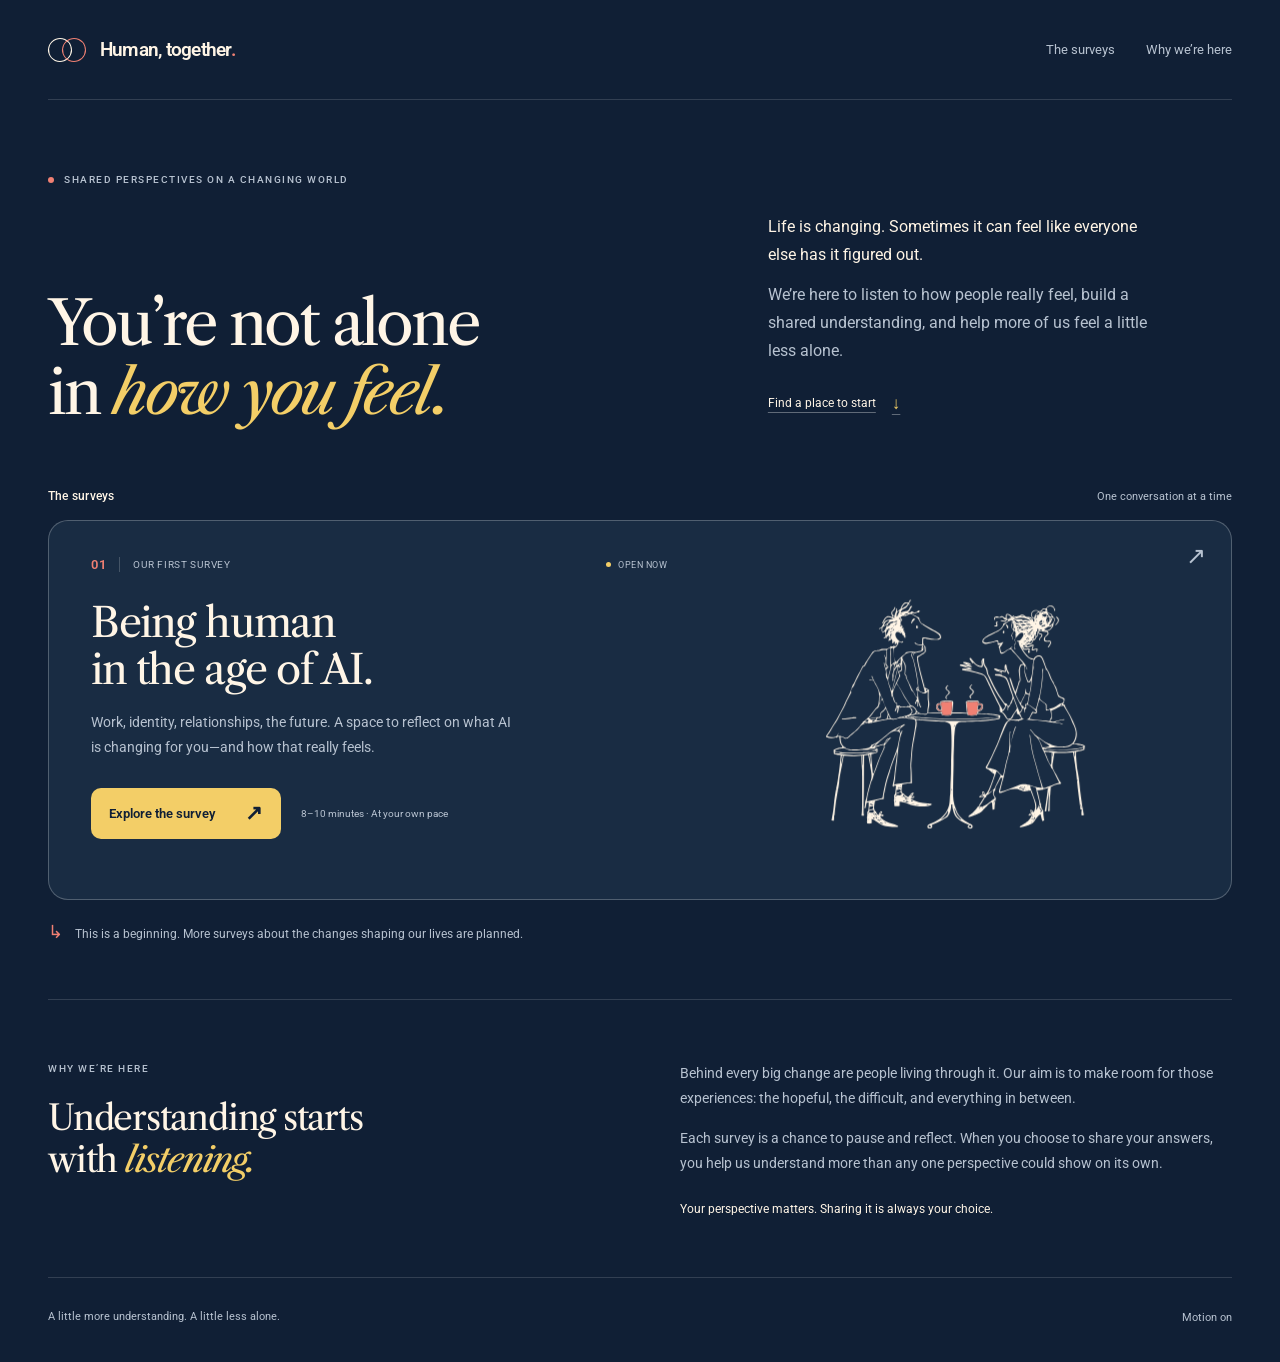
==== index.html @ 9069440d "Introduce Human together landing page and shared-understanding survey welcome" ====
<!doctype html>
<html lang="en">
<head>
  <meta charset="utf-8">
  <meta name="viewport" content="width=device-width,initial-scale=1">
  <meta name="theme-color" content="#101f35">
  <title>Human, together — Making sense of change</title>
  <meta name="description" content="You don’t have to make sense of change alone. A series of surveys to understand how people really feel about the changes shaping our lives.">
  <link rel="preconnect" href="https://fonts.googleapis.com">
  <link rel="preconnect" href="https://fonts.gstatic.com" crossorigin>
  <link href="https://fonts.googleapis.com/css2?family=Libre+Caslon+Text:ital,wght@0,400;1,400&family=Roboto:wght@400;500;600;700&display=swap" rel="stylesheet">
  <link rel="stylesheet" href="landing.css?v=8">
  <script src="landing.js?v=8" defer></script>
</head>
<body>
  <a class="skip-link" href="#main">Skip to content</a>
  <header class="site-header wrap">
    <a class="wordmark" href="./" aria-label="Human, together home"><span class="together-mark" aria-hidden="true"><i></i><i></i></span><span>Human, together<span class="wordmark-dot">.</span></span></a>
    <nav aria-label="Main navigation"><a href="#surveys">The surveys</a><a href="#why">Why we’re here</a></nav>
  </header>
  <main id="main" class="wrap">
    <section class="hero" aria-labelledby="welcome-title">
      <p class="eyebrow"><span class="tiny-dot" aria-hidden="true"></span> Shared perspectives on a changing world</p>
      <div class="hero-grid">
        <h1 id="welcome-title">You’re not alone<br>in <em>how you feel.</em></h1>
        <div class="hero-copy"><p>Life is changing. Sometimes it can feel like everyone else has it figured out.</p><p>We’re here to listen to how people really feel, build a shared understanding, and help more of us feel a little less alone.</p><a class="quiet-link" href="#surveys">Find a place to start <span aria-hidden="true">↓</span></a></div>
      </div>
    </section>
    <section id="surveys" class="surveys" aria-labelledby="surveys-title">
      <div class="section-label"><h2 id="surveys-title">The surveys</h2><span>One conversation at a time</span></div>
      <a class="survey-card" href="survey.html" aria-labelledby="ai-title ai-cta" aria-describedby="ai-description ai-time">
        <div class="card-copy">
          <div class="card-meta"><span class="survey-index">01</span><span>Our first survey</span><span class="available"><i aria-hidden="true"></i> Open now</span></div>
          <h3 id="ai-title">Being human<br>in the age of AI.</h3>
          <p id="ai-description">Work, identity, relationships, the future. A space to reflect on what AI is changing for you—and how that really feels.</p>
          <div class="card-bottom"><span class="card-cta" id="ai-cta">Explore the survey <span aria-hidden="true">↗</span></span><span id="ai-time">8–10 minutes · At your own pace</span></div>
        </div>
        <div class="card-art" aria-hidden="true"><svg xmlns="http://www.w3.org/2000/svg" viewBox="0 0 1000 1000" fill="none" aria-hidden="true" class="editorial-art"><style>.ink-scene{animation:appear .8s ease both}.ink-glow{animation:glow 6s ease-in-out infinite}.ink-steam{animation:steam 4s ease-in-out infinite}.ink-rain{animation:rain 2.6s ease-in-out infinite}.ink-needle{transform-origin:756px 631px;animation:needle 12s ease-in-out infinite}@keyframes appear{from{opacity:0}to{opacity:1}}@keyframes glow{0%,100%{opacity:.74}50%{opacity:1}}@keyframes steam{0%,100%{opacity:.3;transform:translateY(3px)}50%{opacity:1;transform:translateY(-9px)}}@keyframes rain{0%,100%{opacity:.3;transform:translate(-2px,-4px)}55%{opacity:1;transform:translate(2px,5px)}}@keyframes needle{0%,100%{transform:rotate(-5deg)}50%{transform:rotate(5deg)}}@media(prefers-reduced-motion:reduce){*{animation:none!important}}</style><g class="ink-scene"><g class="ink-paper"><path d="M0 0 C0.7 1.8 0.7 1.8 1 4 C-0 5.9 -0 5.9 -1.5 7.8 C-3.5 10.8 -4.4 12.4 -3.8 16 C-3.7 16.5 -3.7 16.5 -3 19 C-3.7 18.7 -4.3 18.3 -5 18 C-5 17.3 -5 16.7 -5 16 C-5.7 16 -6.3 16 -7 16 C-7.1 16.3 -7.1 16.3 -7.6 18.1 C-11.2 25.7 -16.6 29.3 -24.1 32.9 C-28.9 35.4 -30.3 37.8 -32 43 C-31.7 43.3 -31.3 43.7 -31 44 C-30.1 43.5 -29.1 43.1 -28.1 42.6 C-25.1 41.3 -22.3 40.6 -19.1 40.1 C-9.6 38.2 -9.6 38.2 -6 35 C-4.2 31.9 -2.8 28.9 -1.4 25.6 C0 23 0 23 2 22.1 C4 22 4 22 6 23 C5.7 23.3 5.7 23.3 4.3 24.9 C2.3 27.4 0.9 30.1 -0.4 33 C-2.5 37.2 -4.5 40 -8 43 C-3 44.5 -3 44.5 -0 43.1 C0.6 42.7 1.3 42.3 2 41.9 C4.1 40.7 4.1 40.7 6 40 C8.9 41.3 8.9 41.3 10.3 42.3 C13.9 43.8 18.2 42.6 22 42 C22 41.3 22 40.7 22 40 C27.6 37 27.6 37 31 37 C30.3 39.3 29.7 41.6 29 44 C28.4 43.8 27.8 43.6 27.2 43.4 C24.6 42.9 23.8 43.3 21.5 44.4 C16.1 46.7 10.7 46.3 5 46 C5 46.7 5 47.3 5 48 C5.7 48.2 6.4 48.5 7.1 48.8 C10.4 50.2 13.4 52 16.4 53.9 C17.5 54.6 18.6 55.3 19.7 56 C20.3 56.4 20.8 56.7 21.4 57.1 C23 58 24.6 58.7 26.3 59.5 C29 61 29 61 29.8 62.9 C29.8 63.3 29.8 63.3 30 65.1 C30.9 70.6 33.3 74.8 37 79 C39.3 80.5 39.3 80.5 42 82 C43 82.6 43.9 83.1 45 83.7 C46.1 84.3 47.2 84.9 48.2 85.6 C54.3 89 60.3 92.5 66.3 96.1 C70.2 98.4 74.1 100.6 78 102.8 C98.5 114.1 98.5 114.1 101.9 122.2 C102.6 125.1 102.6 127 101.1 129.6 C98 132.9 95.2 133.8 90.8 134.2 C78.6 134.5 67.1 133.9 55.1 131.3 C47.1 129.6 47.1 129.6 43 131 C42.2 147.8 42.2 147.8 47 154 C47.5 154.4 48 154.9 48.5 155.3 C51.2 158.3 50.7 162.1 50.9 165.9 C51 166.3 51 166.3 51.1 168.4 C51.2 169.2 51.2 170 51.3 170.8 C51.3 171.5 51.4 172.2 51.4 172.9 C50.7 176.7 47.8 178.4 44.8 180.5 C44.1 181 43.3 181.5 42.6 181.9 C41.7 182.5 40.9 183 40 183.5 C39.2 184 38.3 184.6 37.4 185.1 C35.7 186.2 34 187.3 32.3 188.3 C31.6 188.8 30.8 189.3 30 189.7 C28.3 190.8 26.7 191.9 25 193 C25.5 200.4 26.5 207.7 28 215 C28.1 215.5 28.1 215.5 28.6 218.2 C32.4 236.3 37.3 254.1 42.1 271.9 C42.2 272.2 42.2 272.2 42.6 273.8 C43.4 276.6 44.2 279.4 45 282.3 C45.2 283.3 45.5 284.2 45.8 285.2 C46 286.1 46.3 287 46.5 287.8 C47 290 47 290 47 293 C47.7 293.2 48.4 293.5 49.1 293.8 C51.4 294.7 53.1 295.7 55.1 297.1 C58 299 58 299 61 300 C62 302.4 62 303.8 61.5 306.3 C60.6 311.2 60.8 316.2 60.8 321.1 C60.8 322.2 60.8 323.3 60.8 324.4 C60.8 330.6 61.3 336.4 62.6 342.5 C63.7 348.9 62.9 354.8 61.5 361.1 C60.6 365 59.9 368.8 60 372.9 C60 376 60 376 59 378 C59.3 378 59.3 378 61 377.8 C70 376.9 78.8 376.9 87.8 376.9 C89.2 376.9 90.7 376.9 92.2 377 C95.8 377 99.4 377 103 377 C103 376.3 103 375.7 103 375 C102.4 374.8 101.8 374.7 101.2 374.5 C95.3 372.7 91.3 370.7 87.2 365.9 C85.4 361.6 85.2 357.6 86 353 C87.2 350.3 88.6 348.6 91 347 C94.6 345.8 97.4 345.8 101 347 C100.7 344.7 100.3 342.4 100 340 C106.2 336.9 114.7 337.8 121.4 337.9 C122.3 337.9 123.2 337.9 124.1 337.9 C130.1 337.9 136 338.3 142 339 C143.2 342.5 142.9 345.3 142.5 348.9 C142.4 349.6 142.3 350.3 142.3 351 C142.1 352.4 142 353.8 141.8 355.3 C141.6 357.4 141.4 359.6 141.2 361.8 C141.1 363.2 140.9 364.5 140.8 365.9 C140.7 366.6 140.7 367.2 140.6 367.9 C140.3 371 139.9 374 139 377 C139.3 377 139.3 377 140.9 377 C157 376.9 172.9 377.2 189 378 C188.7 377 188.3 376 188 375 C187.7 372.4 187.4 369.9 187.2 367.3 C187.1 366.6 187 365.8 187 365.1 C186.8 363.5 186.7 361.9 186.5 360.4 C186.3 357.9 186.1 355.5 185.8 353.1 C185.7 351.6 185.6 350.1 185.4 348.5 C185.4 347.8 185.3 347.1 185.2 346.3 C185.1 344.6 185 342.8 185 341 C188.9 337.1 196 337.8 201.4 337.8 C201.7 337.8 201.7 337.8 203.4 337.8 C204.8 337.8 206.2 337.8 207.6 337.8 C209.8 337.8 211.9 337.8 214.1 337.8 C215.4 337.8 216.8 337.8 218.2 337.8 C218.5 337.8 218.5 337.8 220.1 337.7 C223.3 337.8 225.6 337.8 228 340 C227.7 342.3 227.3 344.6 227 347 C227.7 346.7 228.3 346.3 229 346 C233.4 345.6 235.1 345.4 238.9 347.9 C241.8 350.8 242.2 352.6 242.4 356.6 C242.4 361.6 241.2 364.4 238.1 368.2 C234.8 371 231.2 372.8 227.3 374.7 C225 376 225 376 224 379 C224.5 379 224.5 379 227 379.1 C260.1 380.7 260.1 380.7 275.6 382.4 C276.1 382.5 276.1 382.5 278.6 382.8 C285.5 383.6 292.4 384.7 299 387 C300 389 300 389 299.4 391.2 C299.2 392 298.9 392.8 298.6 393.6 C298.3 394.4 298 395.3 297.7 396.1 C297.6 396.4 297.6 396.4 297 398 C272.2 403.9 246.9 405.8 221.5 406.8 C220.6 406.8 219.8 406.8 219 406.9 C210.5 407.2 202.1 407.5 193.7 407.7 C190.5 407.8 187.3 407.9 184.1 408 C182.5 408.1 181 408.1 179.5 408.1 C161.5 408.5 161.5 408.5 154.6 415.4 C150.7 421.7 149.3 426.8 148.4 434.1 C148.3 435 148.1 435.9 148 436.8 C146.2 450.2 145.8 463.5 145.5 477 C145.4 480.5 145.4 484 145.3 487.5 C145.3 488.4 145.2 489.2 145.2 490.1 C145.1 496.2 144.8 502.2 144.5 508.2 C143.9 518.1 143.9 527.9 144 537.8 C144.1 547.9 143.9 557.9 143.6 568 C143 586.1 142.6 604.3 142.4 622.5 C142.4 627.1 142.3 631.7 142.2 636.3 C141.6 660.4 143.3 679.8 153 702 C154.1 704.6 155.1 707.3 156.1 710 C158.2 714.9 161.7 718.8 165 723 C165.6 723.8 166.2 724.6 166.8 725.4 C174.9 735.2 186.4 741.8 197.7 747.3 C198.6 747.7 199.5 748.2 200.4 748.6 C200.8 748.8 200.8 748.8 202.9 749.8 C205.1 751 205.9 751.8 207 754 C207.5 759.2 207.5 759.2 205.8 761.8 C203.4 763.4 201.9 763.9 199 764 C196.4 763.4 194.2 762.5 192 761 C190.9 758.5 190.9 758.5 191 756 C192.5 754 193.7 753.1 196 752 C195.4 751.7 194.7 751.4 194.1 751.1 C170.5 740.2 170.5 740.2 161 733 C160.7 732.8 160.7 732.8 159 731.6 C146.6 722.1 142.4 705.7 140 691 C139.8 688.3 139.8 685.7 140 683 C138.7 683 137.4 683 136 683 C136 683.5 136 684.1 136.1 684.6 C136.4 697.9 132.2 713.4 124 724 C121.1 726.5 118 728.4 114.6 730.1 C112.9 731 111.3 732 109.6 733 C97.3 740.4 84.1 746.1 71 752 C71.3 752.4 71.7 752.9 72 753.3 C73 755 73 755 72.8 757.5 C71.9 760.3 71.2 761.2 69 763 C66.8 763.4 66.8 763.4 64.5 763.4 C63.7 763.4 63 763.4 62.2 763.4 C59.5 762.9 58.6 762.2 57 760 C57 754 57 754 59.9 751 C63.9 748.1 68.5 746.5 73.1 744.7 C93.8 736 111 724.3 121.8 704.1 C122.2 703.2 122.7 702.4 123.2 701.5 C129 690.7 130.6 681.5 131.1 669.4 C131.2 667.3 131.3 665.2 131.5 663.1 C131.5 661.9 131.6 660.6 131.7 659.3 C131.8 655.8 132.2 652.3 132.8 648.8 C133.2 645.4 133.2 642 133.3 638.6 C133.3 638.2 133.3 638.2 133.3 636.2 C133.4 633.7 133.4 631.1 133.5 628.6 C133.6 625.3 133.6 622 133.7 618.7 C133.7 618.3 133.7 618.3 133.8 616.2 C133.9 611.3 134.2 606.3 134.5 601.4 C135.5 587 135.3 572.5 135.5 558.1 C135.6 552.1 135.6 546.1 135.7 540.1 C135.7 539.8 135.7 539.8 135.7 537.9 C135.9 527 136.2 516.2 136.7 505.3 C137.1 495.2 137.2 485.2 137.2 475.1 C137.2 474.2 137.2 473.4 137.2 472.4 C137.2 460.8 136.9 449.1 136.2 437.4 C136.2 436.9 136.2 436.9 136 434 C134.8 418.1 134.8 418.1 129.3 413.1 C123.2 408.9 116.9 407.6 109.6 407.4 C108.8 407.4 108 407.4 107.1 407.3 C105.4 407.3 103.6 407.2 101.9 407.1 C97.1 407 92.3 406.8 87.6 406.6 C87.1 406.6 87.1 406.6 84.5 406.5 C70 405.8 55.6 404.5 41.1 403.3 C40.1 403.2 39.1 403.1 38 403.1 C36.1 402.9 34.1 402.7 32.2 402.6 C27.8 402.2 23.4 401.9 19 402 C19.4 402.7 19.7 403.5 20.1 404.2 C23.5 414.8 18.5 430 16.8 440.6 C16.4 442.6 16.1 444.5 15.8 446.4 C14.1 456.8 12.3 467.1 10.2 477.4 C8.1 487.9 6.8 498.3 6 509 C6 509.6 5.9 510.1 5.9 510.7 C5.5 516.4 5.1 522.1 4.7 527.8 C4.3 533.9 3.8 539.9 3.2 545.9 C2.6 552.1 2.9 558.4 3.5 564.6 C4.1 573 4.4 581.5 4.6 590 C4.6 592.8 4.7 595.6 4.8 598.3 C4.8 600.1 4.9 601.8 4.9 603.6 C4.9 604.4 5 605.3 5 606.1 C5 606.9 5 607.6 5 608.4 C5.1 609.1 5.1 609.8 5.1 610.4 C5 612 5 612 4 613 C2.6 613 1.1 612.9 -0.3 612.8 C-9.4 612.7 -18.2 615.1 -27 617 C-30.3 639.3 -30.3 639.3 -26 646 C-23.4 647.4 -23.4 647.4 -21 648 C-20.3 649.3 -19.6 650.7 -19 652 C-17.7 652.7 -16.3 653.4 -15 654 C-13.6 654.9 -12.2 655.7 -10.8 656.6 C-10 657.1 -9.3 657.5 -8.6 658 C-8.1 658.3 -7.5 658.7 -7 659 C-6.5 658.3 -6 657.7 -5.4 657 C-3.5 654.6 -1.5 652.2 0.5 649.8 C1.1 649.1 1.6 648.5 2.2 647.8 C5 645 7 644 11 644 C10.7 649.4 7.5 652.2 4 656 C7 656 9.9 656 13 656 C13 657.3 13 658.6 13 660 C8.5 662.5 5.1 663.4 0 664 C18.9 674.5 35.5 679.2 57.1 679.6 C62.2 679.7 66.3 680 71 682 C70.7 683 70.3 684 70 685 C50.1 693.9 19.1 690.3 -1 684 C-2.9 683.2 -4.8 682.4 -6.8 681.6 C-11.5 679.5 -16.3 678 -21.3 676.8 C-22 676.6 -22.6 676.4 -23.3 676.3 C-27.5 675.3 -31.7 674.6 -36 674 C-36 678.6 -36 683.2 -36 688 C-39.5 689.2 -42.6 689.1 -46.2 689.1 C-46.8 689.1 -47.5 689.1 -48.2 689 C-49.8 689 -51.4 689 -53 689 C-54.2 684.9 -54 681 -53.9 676.8 C-54 674 -54 674 -54.6 671.3 C-55 669 -55 669 -54 667 C-54 663.8 -54.1 660.7 -54.2 657.5 C-54.2 656.8 -54.2 656.2 -54.3 655.5 C-54.3 654.9 -54.3 654.3 -54.3 653.7 C-54 652 -54 652 -52.5 650.7 C-50.3 648.2 -50.4 646.1 -50 642.9 C-50 642.3 -49.9 641.7 -49.8 641.1 C-49.7 639.8 -49.6 638.6 -49.4 637.3 C-49.3 635.4 -49 633.5 -48.8 631.6 C-47.8 622.3 -47.8 622.3 -49 620 C-51 620.3 -53 620.7 -55 621 C-55 622 -55 623 -55 624 C-56.3 623.7 -57.6 623.3 -59 623 C-59.1 620.3 -58.9 618 -58.2 615.4 C-58 614.7 -57.9 614 -57.7 613.3 C-57.5 612.6 -57.3 611.8 -57.2 611 C-55 601.8 -53.8 592.5 -52.8 583.1 C-52.4 578.3 -51.8 573.5 -51.3 568.7 C-51.2 567.7 -51.1 566.8 -51 565.8 C-49.7 554 -48.2 542.4 -46.6 530.7 C-45.5 522.5 -44.6 514.3 -44 506 C-61.4 551 -61.4 551 -68 573.5 C-69.3 577.9 -70.7 582.2 -72.3 586.5 C-78.1 602.9 -81.9 619.3 -84.9 636.4 C-85.7 640.4 -86.5 644.2 -87.6 648.1 C-88.3 651.4 -88.4 654.6 -88.6 657.9 C-88.9 664.9 -88.9 664.9 -90 666 C-91.7 666.1 -93.4 666.2 -95.1 666.2 C-103.1 666.8 -110.4 669.4 -118 672 C-118.5 674.7 -119 677.4 -119.5 680.1 C-119.6 680.8 -119.8 681.6 -119.9 682.3 C-121.1 688.7 -121.8 694.6 -119.7 700.8 C-119.4 701.6 -119.2 702.3 -118.9 703.1 C-117.9 705.2 -117 705.8 -115 707 C-114.3 708.5 -113.5 709.9 -112.8 711.4 C-111.2 714.6 -109.2 717.4 -106 719 C-105.8 718.2 -105.6 717.3 -105.4 716.4 C-104 712.2 -101 709.2 -98 706 C-96.7 706.3 -95.4 706.7 -94 707 C-95.9 714.1 -95.9 714.1 -98 717 C-97.5 717 -97.5 717 -95.2 716.8 C-92 717 -92 717 -90.1 718.5 C-89.8 719 -89.4 719.5 -89 720 C-90.7 722 -91.6 722.9 -94.3 723.5 C-95.1 723.6 -95.9 723.6 -96.7 723.7 C-97.5 723.8 -98.3 723.8 -99.1 723.9 C-99.8 723.9 -100.4 724 -101 724 C-97.6 728.9 -93.5 732.3 -88.6 735.7 C-88.1 736.1 -87.6 736.4 -87 736.8 C-79.7 741.8 -72.3 744.7 -63.8 746.9 C-55.9 749.1 -48.4 751.5 -41 755 C-41.3 756 -41.7 757 -42 758 C-62 759.1 -90.4 757.9 -106.6 744.9 C-109.5 742.6 -112.5 740.7 -115.7 738.8 C-116.2 738.4 -116.7 738.1 -117.3 737.8 C-121 735.4 -124.9 733.7 -129 732 C-129 736.6 -129 741.2 -129 746 C-132.3 747.1 -134.7 747.1 -138.2 747.1 C-139.3 747.1 -140.4 747 -141.5 747 C-142.3 747 -143.1 747 -144 747 C-145.1 743.6 -144.9 741.7 -144.5 738.2 C-144.1 733.8 -144.1 730.3 -145 726 C-144.7 725 -144.3 724 -144 723 C-143.9 721.8 -143.8 720.5 -143.8 719.2 C-143.7 718.9 -143.7 718.9 -143.7 717.1 C-143.6 715.6 -143.5 714.1 -143.5 712.6 C-143.4 711.9 -143.4 711.2 -143.4 710.5 C-143.4 710.2 -143.4 710.2 -143.3 708.5 C-143.3 708.3 -143.3 708.3 -143 707 C-142.3 706.7 -141.7 706.3 -141 706 C-137.8 697.1 -138.8 685.3 -139 676 C-141.3 676.7 -143.6 677.3 -146 678 C-146.2 679 -146.4 680.1 -146.6 681.2 C-146.9 682.6 -147.2 683.9 -147.4 685.3 C-147.5 685.7 -147.5 685.7 -147.8 687.4 C-148 688.1 -148.1 688.7 -148.2 689.4 C-148.4 690 -148.5 690.7 -148.6 691.3 C-149 693 -149 693 -150 696 C-151 695.7 -152 695.3 -153 695 C-152.9 694.6 -152.9 694.6 -152.6 692.8 C-152.4 691.8 -152.2 690.8 -152 689.8 C-151.8 688.8 -151.6 687.9 -151.4 686.9 C-151 684.2 -150.9 681.7 -151 679 C-151 675.7 -150.2 673.4 -149.2 670.2 C-147.7 665.5 -146.4 660.8 -145.4 655.9 C-145.3 655.3 -145.2 654.7 -145.1 654.1 C-144.8 652.8 -144.5 651.6 -144.3 650.3 C-141.4 636 -137.6 622 -133.3 608.1 C-133.1 607.4 -132.9 606.7 -132.7 606 C-132.3 604.7 -131.9 603.4 -131.5 602.2 C-129.1 594.5 -128.9 587.7 -129.9 579.8 C-130.1 578.8 -130.2 577.7 -130.3 576.7 C-132.1 562.9 -134.7 549.3 -137.3 535.6 C-137.5 534.7 -137.7 533.8 -137.8 532.8 C-138.2 531 -138.5 529.2 -138.9 527.4 C-138.9 527 -138.9 527 -139.3 525 C-139.4 524.3 -139.6 523.6 -139.7 522.9 C-140 521 -140 521 -140 518 C-144.6 518.7 -149.2 519.3 -154 520 C-154.7 546.8 -155.1 573.6 -155 600.4 C-155 618.1 -155 635.7 -155.5 653.4 C-155.9 667.2 -156.1 680.9 -156.1 694.7 C-156.1 695.5 -156.1 696.2 -156.1 697 C-156.2 711.6 -156.2 711.6 -155.1 718.5 C-155.1 719 -155 719.5 -155 720 C-156 721 -156 721 -159.1 721.1 C-160 721 -161 721 -162 721 C-163.2 717.5 -162.7 716.5 -162 713 C-161.7 709.7 -161.6 706.3 -161.4 703 C-161.4 702 -161.4 700.9 -161.3 699.9 C-160.9 687.8 -160.8 675.7 -160.8 663.5 C-160.8 661.5 -160.8 659.6 -160.8 657.6 C-160.8 650.7 -160.8 643.7 -160.8 636.8 C-160.8 630.4 -160.8 624 -160.8 617.6 C-160.8 612.1 -160.8 606.5 -160.8 601 C-160.8 597.7 -160.8 594.4 -160.8 591.1 C-160.7 575.6 -161.2 560.4 -162.6 544.9 C-163.2 537 -163.2 529 -163 521 C-163.7 521.1 -164.4 521.1 -165 521.2 C-173.1 522 -181.1 522.2 -189.2 522.1 C-191.4 522.1 -193.5 522.1 -195.6 522.1 C-204.5 522.1 -213.2 521.8 -222 521 C-222.1 521.3 -222.1 521.3 -222.3 522.8 C-223.3 528.5 -224.4 534.2 -225.6 539.9 C-235.3 589.5 -235.3 589.5 -237.2 608.8 C-238.4 620.2 -240.6 631.3 -242.8 642.5 C-246.8 663.1 -249.7 683.5 -251.6 704.3 C-251.7 705.3 -251.8 706.2 -251.9 707.3 C-252 709.1 -252.2 710.9 -252.4 712.8 C-252.4 713.6 -252.5 714.4 -252.6 715.2 C-252.6 715.6 -252.6 715.6 -252.8 717.4 C-253 719 -253 719 -254 720 C-254.2 721.6 -254.2 721.6 -254.2 723.5 C-254.3 724.2 -254.3 724.9 -254.3 725.7 C-254.4 727.2 -254.5 728.7 -254.5 730.2 C-254.5 730.5 -254.5 730.5 -254.6 732.3 C-254.6 733 -254.7 733.6 -254.7 734.3 C-255 736 -255 736 -257 738 C-260.1 737.6 -260.1 737.6 -263 737 C-262.9 736.3 -262.7 735.6 -262.6 734.8 C-261.8 731.1 -261.2 727.3 -260.6 723.5 C-260.2 721.2 -259.8 718.8 -259.3 716.5 C-257.6 707.6 -256.5 698.7 -255.6 689.7 C-253.2 664.8 -249.9 640.2 -244.4 615.8 C-242.8 608.3 -241.6 601 -240.8 593.5 C-240.2 588.5 -239.4 583.5 -238.5 578.6 C-236.5 566.8 -235.5 554.8 -234.3 542.9 C-234.1 540.5 -233.9 538.2 -233.6 535.9 C-233.1 530.3 -232.5 524.6 -232 519 C-232.9 518.9 -233.7 518.9 -234.6 518.8 C-235.8 518.8 -237 518.7 -238.1 518.6 C-239.3 518.5 -240.4 518.4 -241.6 518.4 C-246.3 517.9 -250.5 516.5 -255 515 C-255.3 510.7 -255.7 506.4 -256 502 C-251.3 499.2 -247.2 497.6 -242 496 C-241.4 495.8 -240.8 495.6 -240.1 495.4 C-235.8 494.1 -231.5 493.4 -227 493 C-227 488.8 -229.1 486.8 -231.5 483.5 C-234.9 477.8 -235.4 471.5 -236.1 465.1 C-236.2 464.3 -236.3 463.5 -236.4 462.7 C-236.6 460.8 -236.8 458.9 -237 457 C-238.1 457.3 -239.3 457.6 -240.4 457.9 C-241.1 458 -241.7 458.2 -242.4 458.4 C-244 459 -244 459 -245 461 C-245.7 461 -246.3 461 -247 461 C-247 460.3 -247 459.7 -247 459 C-247.6 459.2 -248.1 459.4 -248.7 459.7 C-259.1 463.3 -269.2 463.6 -279.3 458.9 C-279.9 458.6 -280.4 458.3 -281 458 C-280.5 454 -279.4 451.9 -276.8 448.8 C-273 444.2 -270 439.3 -267 434.1 C-266 432.4 -264.9 430.6 -263.9 428.8 C-263.4 428 -262.9 427.1 -262.4 426.3 C-259.1 420.8 -255.7 415.5 -252.1 410.2 C-247.9 404.3 -244.5 398.2 -241.3 391.6 C-238.4 385.6 -235.2 379.7 -231.9 373.9 C-225.6 362.3 -219.6 350.8 -214.8 338.5 C-212.7 333.4 -210.2 328.6 -207.6 323.8 C-203 315.6 -199.9 307 -196.8 298.2 C-195.6 294.6 -194.3 291.1 -193 287.6 C-192.7 286.8 -192.4 286 -192 285.2 C-190.9 282.9 -189.6 281.1 -188 279 C-187.2 277.4 -186.4 275.8 -185.6 274.1 C-185.4 273.7 -185.4 273.7 -184.3 271.3 C-183.8 270.3 -183.4 269.3 -182.9 268.2 C-179.3 260.6 -175.6 253.2 -171.4 245.9 C-169.2 242.3 -167.3 238.6 -165.4 234.8 C-165.1 234.4 -165.1 234.4 -164 232.2 C-163.1 230.5 -162.3 228.8 -161.4 227 C-161.1 226.3 -160.7 225.5 -160.3 224.7 C-159.9 224 -159.6 223.3 -159.2 222.6 C-157.7 220.6 -156.5 220.5 -154 220 C-153 217.9 -153 217.9 -152 215 C-150.6 212.5 -149 210.1 -147.5 207.6 C-147.1 206.9 -146.6 206.2 -146.2 205.5 C-141.9 198.8 -137.6 192.2 -133.1 185.7 C-132.1 184.1 -131 182.5 -130 180.9 C-129.4 180.1 -128.8 179.2 -128.2 178.2 C-127.7 177.5 -127.2 176.7 -126.7 176 C-122.6 171.1 -118.2 170.5 -112.2 170.1 C-107.6 169.6 -103.7 169.2 -99.5 166.9 C-95.3 164.6 -91.7 164.9 -87.1 165.1 C-79.3 165.4 -74.4 163.8 -68 159 C-67.5 158.4 -66.9 157.9 -66.4 157.3 C-65.9 156.9 -65.5 156.4 -65 156 C-63 156.3 -61 156.6 -59 157 C-58.5 156.7 -58.1 156.3 -57.6 156 C-56 155 -56 155 -54.4 155.3 C-54.1 155.3 -54.1 155.3 -52.6 155.7 C-50.7 156 -50.7 156 -49 156 C-46.6 153.9 -46.6 153.9 -45 151 C-44.8 147.7 -44.8 147.7 -45 145 C-45.7 145 -46.3 145 -47 145 C-47.7 146.3 -48.3 147.6 -49 149 C-50 149 -51 149 -52 149 C-51.7 146.7 -51.3 144.4 -51 142 C-52 142 -53 142 -54 142 C-54.3 140.4 -54.7 138.7 -55 137 C-54.9 137.9 -54.8 138.9 -54.8 139.8 C-55 143 -55 143 -57 144.9 C-57.7 145.2 -58.3 145.6 -59 146 C-59.7 145.7 -60.3 145.3 -61 145 C-60.9 144.7 -60.9 144.7 -60.7 143.4 C-60 139.6 -59.7 137.6 -61.4 134 C-62 133.3 -62.5 132.7 -63 132 C-63.5 132.6 -64.1 133.2 -64.6 133.9 C-67.3 136.3 -69.6 137.1 -73 138 C-73.3 137 -73.7 136 -74 135 C-73 135 -72 135 -71 135 C-71.3 130.1 -71.7 125.1 -72 120 C-78 124 -78 124 -80 127 C-79.7 128 -79.3 129 -79 130 C-80 129.7 -81 129.3 -82 129 C-82 128.3 -82 127.7 -82 127 C-82.8 127.5 -83.6 128 -84.4 128.5 C-87 130 -87 130 -89 130 C-89 129.3 -89 128.7 -89 128 C-85.5 125 -85.5 125 -83 125 C-83.1 122.7 -83.2 120.5 -83.4 118.2 C-83.4 117.9 -83.4 117.9 -83.5 116.3 C-83.7 112.8 -84.1 110 -86 107 C-88 108.7 -90 110.3 -92 112 C-94.9 108.8 -95.7 106.3 -96 102 C-95.8 99.6 -95.4 97.4 -95 95 C-98 96.3 -100.9 97.6 -104 99 C-104.3 98.3 -104.7 97.7 -105 97 C-104.5 96.8 -103.9 96.5 -103.4 96.3 C-103 96.1 -103 96.1 -101.2 95.2 C-100.5 94.9 -99.8 94.6 -99 94.3 C-94 91.2 -92.1 85.3 -89.8 80.1 C-87.4 75.2 -84.8 72.1 -79.6 70 C-78.8 69.8 -78 69.6 -77.1 69.4 C-76.3 69.1 -75.4 68.9 -74.5 68.7 C-73.7 68.4 -72.8 68.2 -72 68 C-70.8 67.6 -69.6 67.3 -68.4 66.9 C-64.6 65.9 -60.9 65.4 -57 65 C-59 64 -61 62.9 -63.1 61.9 C-63.6 61.6 -64.2 61.3 -64.8 61 C-69.3 58.8 -72.1 58.7 -77 60 C-82.5 62.2 -84.5 66.7 -87.2 71.7 C-88 73.3 -88.9 74.8 -89.8 76.4 C-90 76.7 -90 76.7 -90.9 78.5 C-91.3 79 -91.6 79.5 -92 80 C-92.7 80 -93.3 80 -94 80 C-91 72 -87 62.2 -79.4 57.6 C-75.4 55.8 -72.2 55.6 -68 57 C-67.2 57.2 -66.4 57.5 -65.6 57.8 C-63.4 58.5 -61.2 59.2 -59 60 C-59.3 58.9 -59.6 57.8 -59.9 56.6 C-60 56 -60.2 55.4 -60.4 54.7 C-61 53 -61 53 -63 51 C-63.7 47.9 -63.7 45.1 -63 42 C-61.5 39.8 -59.7 38 -57.8 36.1 C-54.9 32.8 -53.5 29 -52 25 C-51.3 25.3 -50.7 25.7 -50 26 C-52.8 35.9 -52.8 35.9 -57 39 C-57.7 39 -58.3 39 -59 39 C-60.1 42.4 -60.7 45.5 -60 49 C-58.5 51.1 -57 52.3 -55 54 C-54.3 54.7 -53.7 55.3 -53 56 C-53 55.7 -53 55.7 -52.7 54.4 C-51.8 50 -50.7 46 -48.9 41.9 C-47.1 37.6 -46.6 34.6 -47 30 C-46.3 30 -45.7 30 -45 30 C-44.7 33.3 -44.3 36.6 -44 40 C-42.7 39.1 -41.5 38.1 -40.2 37.1 C-36.2 34.1 -36.2 34.1 -34.3 33.1 C-32.4 31.5 -32 29.8 -31.2 27.4 C-28.7 20.8 -25 15.5 -19.6 10.9 C-15 9.3 -10.6 9.5 -6 11 C-5.9 10.6 -5.9 10.6 -5.2 8.9 C-3.8 5.6 -2.1 2.9 0 0 Z M-25.7 22.4 C-26.9 24.6 -28.1 26.6 -29 29 C-28.7 29.7 -28.3 30.3 -28 31 C-12.6 20.9 -12.6 20.9 -9 15 C-9 14.3 -9 13.7 -9 13 C-16.9 11.8 -21.3 16 -25.7 22.4 Z M-43 42 C-46.6 47.2 -46.3 51.9 -46 58 C-43.3 56.6 -43.2 55.3 -42.1 52.5 C-40.2 47.6 -38.2 42.8 -36 38 C-39.3 38 -40.7 39.8 -43 42 Z M-31 47 C-31.3 47.5 -31.3 47.5 -33 50 C-31.4 49.3 -29.7 48.7 -28 48 C-29 47.7 -30 47.3 -31 47 Z M-15.6 47.9 C-16.4 48.2 -17.2 48.6 -18 48.9 C-20 50 -20 50 -21 52 C-19.4 51.5 -17.8 51 -16.2 50.6 C-15.3 50.3 -14.4 50 -13.5 49.8 C-11.6 49.2 -9.8 48.6 -8 48 C-8.3 47.3 -8.7 46.7 -9 46 C-11.6 46 -13.2 46.8 -15.6 47.9 Z M-7 50.9 C-12.2 54.3 -15.3 55.1 -21.4 54.8 C-26.6 54.7 -29.1 55.6 -33 59 C-31.9 61.4 -30.8 63.2 -29.1 65.2 C-28 68 -28 68 -28.7 70 C-29.7 72.1 -30.8 74 -32 76 C-33 78 -33 78 -32.4 81.4 C-31.9 84.3 -31.9 84.8 -33.4 87.4 C-34 88 -34.5 88.5 -35 89 C-34.7 89.7 -34.3 90.3 -34 91 C-29.7 85.7 -29.7 85.7 -28 83 C-28.3 85.3 -28.7 87.6 -29 90 C-27.7 89.3 -26.4 88.7 -25 88 C-26.3 91 -27.6 93.9 -29 97 C-28.5 96.8 -28.5 96.8 -26 96 C-25.7 95.3 -25.3 94.7 -25 94 C-24.3 94 -23.7 94 -23 94 C-23 98.3 -23 102.6 -23 107 C-22 105.7 -21 104.4 -20 103 C-20 103.5 -20 103.5 -20.2 106.3 C-20.2 108.3 -20.2 108.3 -20 110 C-19.5 110.5 -19 110.9 -18.4 111.4 C-17 113 -17 113 -17 115 C-17.3 117 -17.6 119 -18 121 C-17.3 120.3 -16.7 119.7 -16 119 C-16.3 122.3 -16.7 125.6 -17 129 C-18 128.3 -19 127.7 -20 127 C-20 126 -20 125 -20 124 C-20.3 124.2 -20.3 124.2 -22 125 C-22 123.3 -22 121.7 -22 120 C-23 120 -24 120 -25 120 C-25.2 119.5 -25.4 119 -25.6 118.5 C-25.9 117.9 -26.2 117.3 -26.4 116.6 C-26.7 116 -27 115.4 -27.2 114.7 C-27.8 113.5 -28.4 112.2 -29 111 C-29.3 111.2 -29.3 111.2 -31 112 C-30.7 113 -30.3 114 -30 115 C-30.5 114.6 -31 114.2 -31.5 113.7 C-36 110.1 -39.1 107.8 -45 108 C-48.2 110 -48.9 111.6 -50 115.1 C-50.6 122 -47.1 128 -42.8 133.1 C-39.2 137.2 -36 139.9 -31 142 C-28.2 141.8 -27.3 141.3 -25.2 139.4 C-24.8 139 -24.4 138.5 -24 138 C-24.3 139.6 -24.7 141.3 -25 143 C-31.3 144.4 -31.3 144.4 -34.8 142.6 C-35.5 142 -36.3 141.5 -37 141 C-37.7 141 -38.3 141 -39 141 C-39.2 142.1 -39.4 143.3 -39.6 144.4 C-41.1 150.4 -44.1 156.2 -49.5 159.5 C-52.6 161.5 -54.2 162.8 -56 166 C-57.3 177.7 -55.1 197.3 -48.4 207.4 C-47.9 207.9 -47.5 208.5 -47 209 C-46.4 208.3 -45.9 207.6 -45.3 206.9 C-38.2 197.9 -30.8 190.3 -21.4 183.8 C-19.4 182.3 -17.6 180.9 -16 179 C-16 178.3 -16 177.7 -16 177 C-7.1 172.8 3.2 173.5 12.8 174.6 C17.1 175.1 19.8 174.6 24 173 C27.2 172.4 30.3 171.9 33.5 171.5 C36 171 36 171 37 170 C37.2 168.1 37.4 166.2 37.5 164.2 C37.8 160.4 38.2 156.8 39 153 C38.2 153 37.5 152.9 36.7 152.9 C29.6 152.5 23.2 151.7 17 148 C14.9 145.2 14.9 145.2 14 143 C15 143 16 143 17 143 C17.3 144 17.7 145 18 146 C23.8 150.8 30.9 150.7 38 150 C39.6 148.4 39.2 146.8 39.2 144.6 C39.3 144.2 39.3 144.2 39.3 141.9 C39.4 140 39.5 138.1 39.5 136.2 C39.6 135.3 39.6 134.5 39.6 133.5 C39.6 133.1 39.6 133.1 39.7 131 C40 129 40 129 42 127 C48.7 126.5 54.9 127.8 61.5 129 C87.8 133.6 87.8 133.6 98 128 C99 125 99 125 98.2 122.3 C93.8 114.3 83.5 109.3 75.8 105.2 C73 103.7 70.3 102.2 67.6 100.7 C67 100.4 66.5 100.1 65.9 99.8 C60.3 96.6 54.8 93.4 49.4 90 C49 89.7 49 89.7 46.8 88.4 C38.7 83.4 32.9 79 28.8 70.2 C28.1 68.8 27.5 67.5 26.8 66.2 C26.5 65.6 26.2 65 26 64.4 C25 63 25 63 22 62 C22 61.3 22 60.7 22 60 C18.5 57.4 14.7 55.2 11 53 C10.1 52.5 9.3 52 8.4 51.4 C2.1 47.7 -0.6 46.8 -7 50.9 Z M-12 50 C-12.7 50.7 -13.3 51.3 -14 52 C-12.4 51.7 -10.7 51.3 -9 51 C-10 50.7 -11 50.3 -12 50 Z M-58 55 C-57.2 57.9 -57.2 57.9 -56 61 C-55 61.3 -54 61.7 -53 62 C-53.2 59.6 -53.2 59.6 -54 57 C-56.1 55.7 -56.1 55.7 -58 55 Z M-51 61 C-50 63 -50 63 -50 63 Z M-38 62 C-38 63 -38 64 -38 65 C-37 65.2 -37 65.2 -32 66 C-33.3 64 -33.3 64 -35 62 C-36 62 -37 62 -38 62 Z M-35 68 C-34.7 68.2 -34.7 68.2 -33 69 C-33 69.7 -33 70.3 -33 71 C-32.3 71 -31.7 71 -31 71 C-31 70 -31 69 -31 68 C-32.3 68 -33.6 68 -35 68 Z M-83.6 76.7 C-85.8 80.3 -87.4 84.1 -89 88 C-81.1 85.8 -74.8 78.4 -70 72 C-70 71.7 -70 71.3 -70 71 C-76.2 70.4 -79.5 72.4 -83.6 76.7 Z M-54 74 C-53.7 74.7 -53.3 75.3 -53 76 C-50 75 -47.1 74 -44 73 C-44 72.7 -44 72.3 -44 72 C-47.9 71.8 -50.5 72.4 -54 74 Z M-34 72 C-34 72.7 -34 73.3 -34 74 C-33.3 74 -32.7 74 -32 74 C-32 73.3 -32 72.7 -32 72 C-32.7 72 -33.3 72 -34 72 Z M-73 80 C-74.9 82.9 -76.3 85.6 -77 89 C-76.7 89.7 -76.3 90.3 -76 91 C-73 88.7 -70.1 86.4 -67 84 C-67.7 83.3 -68.3 82.7 -69 82 C-68.5 81.8 -68 81.6 -67.4 81.4 C-59.4 78.6 -59.4 78.6 -56 76 C-56 75 -56 74 -56 73 C-63.1 72.5 -67.7 75.4 -73 80 Z M-45 76 C-45.7 76.7 -46.3 77.3 -47 78 C-45.7 77.7 -44.4 77.3 -43 77 C-43.7 76.7 -44.3 76.3 -45 76 Z M-39 77 C-38 79 -38 79 -38 79 Z M-48.3 81.1 C-48.7 81.6 -49.2 82 -49.6 82.5 C-50 82.9 -50 82.9 -52 85 C-51.7 85.7 -51.3 86.3 -51 87 C-49 84.7 -47 82.4 -45 80 C-47 80 -47 80 -48.3 81.1 Z M-41 80 C-40 82 -40 82 -40 82 Z M-79 84 C-79.3 84.2 -79.3 84.2 -80.8 85.2 C-81.6 85.8 -82.4 86.3 -83.2 86.9 C-84 87.4 -84.8 87.9 -85.6 88.5 C-88 90 -88 90 -90.2 91 C-92 92 -92 92 -92.9 93.6 C-94.1 99 -93.9 103.6 -93 109 C-87 106.6 -84.6 101.6 -82.1 96 C-82 95.6 -82 95.6 -81.2 93.8 C-80.9 93.1 -80.5 92.4 -80.2 91.6 C-79.9 90.9 -79.6 90.2 -79.3 89.5 C-79 88.9 -78.7 88.3 -78.5 87.6 C-78 86 -78 86 -79 84 Z M-57 87 C-57.3 87.7 -57.7 88.3 -58 89 C-57.3 89 -56.7 89 -56 89 C-56.3 88.3 -56.7 87.7 -57 87 Z M-43 93 C-42 95 -42 95 -42 95 Z M-60 94 C-61.3 95.3 -62.6 96.6 -64 98 C-63.7 98.7 -63.3 99.3 -63 100 C-61.7 98.7 -60.4 97.4 -59 96 C-59.3 95.3 -59.7 94.7 -60 94 Z M-68 96 C-68.7 98 -69.3 100 -70 102 C-69.3 101.7 -68.7 101.3 -68 101 C-67.4 98.4 -67.4 98.4 -67 96 C-67.3 96 -67.7 96 -68 96 Z M-37 96 C-37 99 -37 99 -37 99 Z M-75.4 100 C-78.9 103.6 -81.1 107 -82 112 C-81.9 114.7 -81.6 117.3 -81 120 C-75.7 113.3 -72.7 105.3 -71 97 C-72.9 97 -74.1 98.8 -75.4 100 Z M-55 98 C-56.3 99.7 -57.6 101.3 -59 103 C-58.7 103.7 -58.3 104.3 -58 105 C-56.7 103.3 -55.4 101.7 -54 100 C-54.3 99.3 -54.7 98.7 -55 98 Z M-80 101 C-80.3 101.7 -80.7 102.3 -81 103 C-80.3 103 -79.7 103 -79 103 C-79.3 102.3 -79.7 101.7 -80 101 Z M-41 104 C-40.7 104.7 -40.3 105.3 -40 106 C-39.7 105.3 -39.3 104.7 -39 104 C-39.7 104 -40.3 104 -41 104 Z M-63 105 C-64.3 106.3 -65.6 107.6 -67 109 C-66.7 109.7 -66.3 110.3 -66 111 C-64.7 109.7 -63.4 108.4 -62 107 C-62.3 106.3 -62.7 105.7 -63 105 Z M-35 106 C-35 106.7 -35 107.3 -35 108 C-34.3 108 -33.7 108 -33 108 C-33 107.3 -33 106.7 -33 106 C-33.7 106 -34.3 106 -35 106 Z M-24 107 C-23 110 -23 110 -23 110 Z M-65 113 C-66 116.3 -67 119.6 -68 123 C-66.7 122.7 -65.4 122.3 -64 122 C-63.7 119 -63.3 116.1 -63 113 C-63.7 113 -64.3 113 -65 113 Z M-74 115 C-73 117 -73 117 -73 117 Z M-69 117 C-68 119 -68 119 -68 119 Z M-60 121 C-59 123 -59 123 -59 123 Z M-19 122 C-18 124 -18 124 -18 124 Z M-69 123 C-69 125.3 -69 127.6 -69 130 C-68.7 130.2 -68.7 130.2 -67 131 C-66.7 129 -66.3 127 -66 125 C-67 124.3 -68 123.7 -69 123 Z M-65 129 C-65.3 129.7 -65.7 130.3 -66 131 C-65.3 131 -64.7 131 -64 131 C-64.3 130.3 -64.7 129.7 -65 129 Z M-58 130 C-57 133 -57 133 -57 133 Z M-49 138 C-48 140 -48 140 -48 140 Z M42 151 C41.4 152.8 41.4 152.8 41 155 C41.3 155.6 41.6 156.2 42 156.8 C43.3 159.6 43.2 161.5 43.1 164.5 C43 165 43 165 43 167.3 C41.7 170.8 40.3 171.6 37.1 173.2 C33.6 174.5 30.1 175.1 26.4 175.6 C21.3 176.3 17.2 176.8 13 180 C11.3 182.6 11 183.8 11 187 C10.3 187 9.7 187 9 187 C9.3 186.1 9.3 186.1 10.6 181.8 C11 180 11 180 11 177 C7.8 178 7 178.9 5.4 181.9 C4.5 185.6 5.6 187.9 7.2 191.3 C10.4 198.4 12.2 205.6 13.9 213.1 C14.1 213.8 14.3 214.5 14.4 215.3 C17 226 19.2 236.8 21.2 247.7 C21.3 248.4 21.4 249.1 21.6 249.8 C23.1 258.3 24.2 266.8 25.2 275.4 C25.4 277.1 25.6 278.9 25.8 280.6 C26.1 284 26.4 287.3 26.7 290.7 C27.8 301.6 27.8 301.6 31 305.3 C35.2 308.3 40.8 310.9 46 311 C46.7 310.3 47.3 309.7 48 309 C47.9 307.1 47.9 307.1 47.3 304.8 C47 303.9 46.8 303 46.6 302.1 C46.3 301.1 46.1 300 45.8 299 C45.5 297.9 45.3 296.8 45 295.7 C43.2 288.6 41.3 281.4 39.4 274.3 C34.8 256.8 30.2 239.4 26.4 221.7 C26.2 220.9 26 220.2 25.9 219.4 C23.7 209.6 22 200 22 190 C22.8 189.8 23.6 189.6 24.4 189.4 C29.2 187.8 33.1 184.8 37.2 182 C38.1 181.5 38.9 180.9 39.7 180.3 C45.7 176.3 45.7 176.3 48 174 C48.1 171.4 48.1 168.9 47.9 166.3 C47.8 165.6 47.8 164.9 47.7 164.1 C47.3 158.8 46.3 155.3 43 151 C42.7 151 42.3 151 42 151 Z M-54 158 C-53 160 -53 160 -53 160 Z M-58 159 C-57.7 159.7 -57.3 160.3 -57 161 C-56.7 160.3 -56.3 159.7 -56 159 C-56.7 159 -57.3 159 -58 159 Z M40 160 C40.3 161.3 40.7 162.6 41 164 C41.3 162.7 41.7 161.4 42 160 C41.3 160 40.7 160 40 160 Z M-72 163.3 C-72.9 163.7 -73.8 164.2 -74.8 164.6 C-77 166 -77 166 -78 169 C-78.1 170.2 -78.2 171.5 -78.3 172.7 C-78.3 173.4 -78.4 174.1 -78.4 174.9 C-78.5 175.7 -78.5 176.5 -78.5 177.3 C-78.6 178.1 -78.6 178.9 -78.7 179.8 C-78.8 181.5 -78.8 183.2 -78.9 185 C-79.1 187.6 -79.2 190.2 -79.3 192.8 C-79.4 194.5 -79.5 196.2 -79.6 197.9 C-79.6 198.7 -79.7 199.5 -79.7 200.3 C-79.9 204.1 -80.1 208 -80.1 211.9 C-80.1 212.6 -80.1 213.3 -80.2 214.1 C-79.9 217.1 -78.6 218.5 -76.5 220.6 C-75.9 221.2 -75.2 221.9 -74.5 222.6 C-74 223 -73.5 223.5 -73 224 C-74.3 226.9 -75 228 -77.7 230 C-79.7 231.9 -80 232.8 -80.2 235.5 C-79.9 238.7 -79.5 241.8 -79 245 C-78.8 246.2 -78.7 247.4 -78.5 248.5 C-77.9 253.4 -77.3 257.6 -75 262 C-74 258.2 -73 254.5 -72.1 250.7 C-71.7 249.5 -71.4 248.2 -71.1 246.9 C-70.6 245.1 -70.1 243.2 -69.6 241.4 C-69.3 240.3 -69.1 239.2 -68.8 238 C-68.5 237 -68.3 236 -68 235 C-67.8 234.2 -67.6 233.4 -67.4 232.6 C-66.8 228.9 -66.9 225.2 -66.9 221.5 C-66.9 220.6 -66.9 219.8 -66.9 219 C-66.9 217.2 -66.9 215.5 -66.9 213.7 C-66.9 211.1 -66.9 208.5 -66.9 205.8 C-66.9 197.2 -67 188.6 -67.8 179.9 C-68.2 173.5 -67.3 167.3 -66 161 C-68.1 161 -70.2 162.4 -72 163.3 Z M-63.7 163.7 C-65.6 165.6 -65.7 167.6 -65.7 170.3 C-65.7 171 -65.6 171.7 -65.6 172.4 C-65.6 173.1 -65.6 173.9 -65.6 174.6 C-65.6 176.9 -65.5 179.3 -65.4 181.6 C-65.4 183.2 -65.4 184.8 -65.4 186.4 C-65.2 196.9 -64.8 207.5 -64 218 C-61.3 215.9 -58.7 213.8 -56.4 211.3 C-54 209 -54 209 -51 208 C-51.1 207.5 -51.2 207 -51.3 206.5 C-52.4 201.8 -53.5 197 -54.5 192.2 C-54.9 190.5 -55.3 188.7 -55.7 187 C-57.4 178.4 -57.6 169.7 -58 161 C-60.2 161 -61.9 162.5 -63.7 163.7 Z M-101.6 171.1 C-104.5 172.2 -106.6 172.1 -109.6 171.9 C-115.4 171.7 -118.7 173.1 -123 177 C-126 180.1 -128.5 183.5 -131 187 C-131.5 187.6 -131.9 188.3 -132.4 188.9 C-138.6 197.9 -144.4 206.9 -149.1 216.8 C-149.4 217.5 -149.7 218.1 -150.1 218.8 C-150.3 219.4 -150.6 220 -150.9 220.6 C-152.4 222.5 -153.7 222.5 -156 223 C-157.4 224.9 -158.4 226.5 -159.5 228.6 C-159.8 229.2 -160.2 229.8 -160.5 230.4 C-165.5 239.5 -170 248.9 -174.7 258.3 C-175.8 260.6 -176.9 262.8 -178.1 265.1 C-180.5 269.8 -182.8 274.4 -184.8 279.3 C-185.1 280 -185.5 280.7 -185.8 281.5 C-186.4 282.9 -186.9 284.3 -187.5 285.7 C-189.2 289.6 -190.9 292 -194 295 C-195.3 297.5 -195.3 297.5 -196.2 300.1 C-196.6 300.9 -196.9 301.8 -197.3 302.7 C-198 305 -198 305 -198 308 C-197.3 308 -196.7 308 -196 308 C-196.4 308.8 -196.9 309.7 -197.3 310.5 C-212.1 338.5 -212.1 338.5 -216.2 349.1 C-219.3 356.8 -223.2 363.8 -227.4 370.9 C-231.2 377.5 -234.5 384.2 -237.8 391.1 C-241 398.2 -244.3 404.4 -249.1 410.6 C-251.3 413.4 -253.2 416.3 -255 419.3 C-255.2 419.6 -255.2 419.6 -256 420.9 C-258.4 425 -260.8 429.1 -263.1 433.2 C-266.8 439.9 -270.9 446.1 -275.7 452.1 C-277 454 -277 454 -277 456 C-267.9 460.4 -258.4 459.9 -248.7 457.3 C-243.9 455 -242.1 450.7 -240 446 C-239.7 445.3 -239.3 444.7 -239 444 C-239.8 447.9 -241.4 451.4 -243 455 C-242.5 455 -242 454.9 -241.5 454.9 C-233.6 454.5 -225 456.3 -218.4 460.7 C-216 462 -216 462 -213.5 462 C-210.3 460.7 -208.2 458.8 -205.8 456.4 C-204.8 455.5 -203.8 454.5 -202.8 453.6 C-202.6 453.4 -202.6 453.4 -201.4 452.2 C-199.5 450.6 -197.6 449.1 -195.6 447.6 C-187.5 441.4 -180.2 434.3 -173 427.2 C-172.8 427 -172.8 427 -171.7 425.9 C-168.6 422.8 -166.4 419.6 -164 416 C-162.4 414.1 -160.8 412.3 -159.2 410.5 C-158 409 -158 409 -158 407 C-157.3 406.8 -156.7 406.6 -156 406.4 C-150.3 403.7 -145.7 398.9 -141.3 394.4 C-140.3 393.3 -139.3 392.3 -138.2 391.3 C-132.8 386.2 -128.5 380.5 -124.1 374.5 C-122.4 372.2 -120.6 370 -118.9 367.8 C-118.6 367.3 -118.6 367.3 -116.9 365.3 C-115 363 -115 363 -113.1 361.1 C-109 357.2 -107.3 353.7 -106.3 348.2 C-106.2 347.6 -106.1 346.9 -106 346.2 C-104.7 338.8 -104.4 331.5 -104.4 324 C-104.4 323.6 -104.4 323.6 -104.4 321.9 C-104.5 311.1 -105.4 302.4 -111 293 C-111.7 291.8 -112.4 290.5 -113 289.3 C-114.4 286.9 -115.8 284.5 -117.2 282.1 C-118.7 279.6 -119.7 277 -120.7 274.2 C-121.5 272.4 -121.5 272.4 -123 271 C-127.4 270 -131.5 269.9 -136 270 C-136 269 -136 268 -136 267 C-135.7 267.1 -135.7 267.1 -134.4 267.5 C-133.7 267.7 -133 267.9 -132.2 268.1 C-131.6 268.3 -130.9 268.5 -130.1 268.7 C-128 269 -128 269 -124 268 C-126 264 -128 260.1 -130 256 C-129 256 -128 256 -127 256 C-126.9 256.2 -126.9 256.2 -126.6 257.5 C-124.4 264.9 -120.8 271.3 -117.1 278 C-113.1 285.2 -109.2 292.4 -106 300 C-105.7 300.7 -105.4 301.4 -105.1 302.1 C-101.9 309.7 -98.7 317.2 -96.5 325.2 C-96 327 -96 327 -95 329 C-94.3 329 -93.7 329 -93 329 C-92.9 329.4 -92.9 329.4 -92.6 331.1 C-89.1 347.1 -80.4 362.9 -73.8 377.7 C-73.3 378.6 -72.9 379.5 -72.5 380.4 C-71.3 383 -70.2 385.5 -69 388 C-68.6 388.8 -68.3 389.6 -67.9 390.4 C-67.6 391.1 -67.2 391.8 -66.9 392.6 C-66.6 393.2 -66.3 393.8 -66 394.5 C-65 396 -65 396 -62.2 397.5 C-54.3 398.7 -44.3 397.8 -37.5 392.9 C-35.2 391.5 -32.8 391.6 -30.1 391.3 C-23.6 390.5 -17.6 388.9 -11.5 386.8 C-10.7 386.5 -9.8 386.3 -8.9 386 C-3.1 384 0.6 381.3 4 376 C5 373 5 373 4.1 370.6 C3.7 369.8 3.2 368.9 2.8 368 C2.3 367.1 1.9 366.3 1.4 365.4 C-0.3 362.5 -1.6 360.4 -4.9 359.5 C-9.9 359 -14.6 359.1 -19.6 359.7 C-21.9 360 -24 360 -26.3 360 C-29.3 360 -32.1 360.3 -35 361 C-35.3 359.7 -35.7 358.4 -36 357 C-36.7 357 -37.3 357 -38 357 C-38.1 357.9 -38.2 358.9 -38.3 359.8 C-39.9 372.5 -39.9 372.5 -43 378 C-43.7 378.3 -44.3 378.7 -45 379 C-44 373.4 -43 367.8 -42 362 C-42.7 362 -43.3 362 -44 362 C-46 365.6 -48 369.3 -50 373 C-50.7 373 -51.3 373 -52 373 C-51.3 369 -50 365.4 -48.5 361.6 C-46.7 357.1 -45.3 352.9 -45 348 C-45.5 347.8 -46.1 347.5 -46.6 347.3 C-51.2 344.9 -53.5 342.8 -55.3 337.9 C-55.9 336 -56.5 334.1 -57 332.2 C-57.3 331.2 -57.6 330.2 -57.9 329.2 C-58.6 326.8 -59.3 324.4 -60 322 C-60.7 323.3 -61.3 324.6 -62 326 C-62 325.5 -62 325.5 -62.3 323.1 C-63.5 311.3 -66.2 300.2 -70.5 289.1 C-72.6 283.6 -73.8 277.8 -75.1 272 C-75.3 271.1 -75.5 270.3 -75.7 269.4 C-75.9 268.6 -76.1 267.8 -76.2 267 C-77.1 264.7 -78.2 263.7 -80 262 C-80.8 259.1 -80.8 259.1 -81.2 255.8 C-81.4 254.7 -81.6 253.6 -81.8 252.5 C-82 249.9 -81.8 247.8 -81.4 245.2 C-80.6 240 -82.2 235.5 -83.8 230.5 C-84.4 228.7 -84.9 226.9 -85.5 225.1 C-85.7 224.2 -86 223.4 -86.3 222.5 C-87.3 219 -88.2 215.5 -89 212 C-88.3 211.7 -87.7 211.3 -87 211 C-86.9 211.5 -86.8 212 -86.7 212.5 C-86.2 214.8 -85.6 217.1 -85.1 219.4 C-85 220.2 -84.8 221 -84.6 221.8 C-84.4 222.5 -84.2 223.3 -84.1 224.1 C-83.9 224.8 -83.8 225.5 -83.6 226.2 C-83 228 -83 228 -81 230 C-81 226 -81 222.1 -81 218 C-81.7 218 -82.3 218 -83 218 C-82.9 217.5 -82.9 217.5 -82.6 214.8 C-81.5 204 -82.8 196 -87 186 C-86.3 186 -85.7 186 -85 186 C-84.9 186.8 -84.8 187.5 -84.6 188.3 C-84.1 190.8 -83.5 192.1 -82 194 C-80.9 191.7 -80.8 190.3 -80.7 187.8 C-80.7 187 -80.6 186.1 -80.6 185.3 C-80.6 184.4 -80.5 183.5 -80.5 182.6 C-80.4 180.9 -80.4 179.2 -80.3 177.5 C-80.3 176.7 -80.2 176 -80.2 175.2 C-80 173 -79.6 171.1 -79 169 C-87.4 168 -93.8 167.3 -101.6 171.1 Z M-20.7 185.7 C-21.5 186.5 -22.2 187.2 -23 188 C-23.8 188.6 -24.5 189.3 -25.3 189.9 C-27 192 -27 192 -27 194.6 C-25.4 200.7 -23.4 205.1 -19.8 210.2 C-14.8 217.7 -15.2 224.3 -16 233 C-16.2 235.3 -16.4 237.7 -16.6 240 C-16.7 241.5 -16.8 242.9 -17 244.4 C-17.2 246.4 -17.3 248.1 -17 250 C-15.7 251.4 -14.4 252.7 -13 254 C-13 254.9 -13 255.8 -13 256.7 C-13 260.4 -12 263 -10.4 266.3 C-10.2 266.5 -10.2 266.5 -9.5 268 C-8.7 269.9 -7.8 271.7 -6.9 273.6 C-6.3 274.8 -5.7 276 -5.1 277.2 C-4 279.6 -2.9 282 -1.7 284.4 C-0.6 286.8 0.6 289.2 1.6 291.6 C1.9 292.2 2.2 292.8 2.4 293.4 C3.2 294.9 3.9 296.5 4.6 298.1 C6.5 302 8.9 305.6 11.3 309.2 C13.7 313.2 15.6 317.3 17.4 321.6 C19.3 324.5 20.7 325.1 24 326 C23.4 310 23.4 310 20.7 302.8 C19.7 300.3 19.4 298.6 20 296 C20.8 295.4 21.7 294.8 22.5 294.2 C25 292 25 292 25.3 289.3 C25.2 288.3 25.1 287.3 25 286.2 C24.9 285.7 24.8 285.1 24.8 284.5 C24.5 282.7 24.3 280.8 24 279 C23.8 277.8 23.7 276.5 23.5 275.3 C23 271.2 22.4 267.2 21.8 263.2 C21.6 262.5 21.5 261.8 21.4 261.1 C18.7 243.2 15.2 225.5 10.9 207.9 C10.7 206.9 10.5 205.9 10.2 204.9 C9 199.9 7.6 195.7 4.9 191.5 C3.4 189 3.1 186.8 3 184 C3.8 181.5 4.8 179.3 6 177 C-6.2 175.1 -11.9 177.4 -20.7 185.7 Z M-34.2 197.1 C-40.4 203.6 -43.5 212.2 -45 221 C-44.2 220.2 -43.5 219.4 -42.7 218.6 C-38.1 214.1 -38.1 214.1 -34.8 213.9 C-34.2 213.9 -33.6 214 -33 214 C-31.7 208 -31.9 202.1 -32 196 C-33 196 -33 196 -34.2 197.1 Z M-27 203 C-27 204 -27 205 -27 206 C-27.1 209.8 -27.2 213.5 -27.4 217.3 C-27.4 218.9 -27.4 220.5 -27.5 222.1 C-27.6 235.6 -27.6 235.6 -31.1 239.2 C-33.4 240.5 -35.5 241.4 -38 242 C-37.8 242.7 -37.6 243.5 -37.3 244.2 C-36.8 246 -36.3 247.8 -35.8 249.5 C-35.2 251.4 -34.6 253.2 -34 255 C-35.1 257.7 -35.1 257.7 -36.8 260.8 C-39 265.1 -41.1 269.4 -43 274 C-43.5 274.8 -43.9 275.6 -44.4 276.5 C-45.1 279.4 -44.8 279.9 -43.4 282.4 C-42.6 283.6 -41.8 284.8 -41 286 C-40.4 286.9 -39.8 287.9 -39.1 288.9 C-38 290.6 -36.8 292.3 -35.6 293.9 C-32 299.2 -29.1 304.6 -26.4 310.4 C-21.7 320.3 -15.8 329.1 -9.4 338 C-7.6 340.6 -5.7 343.3 -3.9 345.9 C-2.9 347.3 -2 348.7 -1 350 C-0.8 350.4 -0.8 350.4 0.5 352.2 C2 354 2 354 4.9 354.4 C8.3 355.1 9.5 356.1 11.8 358.7 C13 360 13 360 15.6 361.8 C18.1 364.1 18.7 365.3 19.9 368.4 C21.9 373.3 24.2 375.7 29 378 C36.7 381 45.7 382.7 53.9 380.5 C55.2 379.7 55.2 379.7 57 377 C57.3 374.3 57.2 371.7 57 369 C57 366.1 57.4 363.7 58 360.8 C59 356 59.2 351.4 59.2 346.6 C59.2 346.2 59.2 346.2 59.2 344.5 C59.1 339.5 59.1 339.5 58.5 337.2 C57.8 334.3 57.9 331.5 57.9 328.5 C57.9 327.9 57.9 327.3 57.9 326.6 C57.9 324.7 57.9 322.7 57.9 320.8 C57.9 319.4 57.9 318.1 58 316.8 C58 313.5 58 310.3 58 307 C57.5 307.4 57 307.9 56.5 308.3 C49.7 313.9 49.7 313.9 44.8 313.4 C41.2 312.6 38.1 310.9 34.8 309.2 C34.1 308.8 33.4 308.5 32.7 308.1 C29.2 306.3 26 304.5 23 302 C23.5 305.8 24.1 309.5 25 313.3 C25.7 316.5 26 319.6 26 322.8 C26.1 336.5 30.5 347.6 36 360 C35 360 34 360 33 360 C32.2 358.1 31.4 356.3 30.6 354.4 C30.1 353.3 29.7 352.3 29.2 351.2 C28 348.1 27.4 345.3 27 342 C26.3 342 25.7 342 25 342 C25.3 346.9 25.7 351.9 26 357 C25.3 357 24.7 357 24 357 C23.8 354 23.8 354 23 339 C21 340 21 340 20.1 342.1 C19.9 342.9 19.6 343.7 19.4 344.6 C19.2 345 19.2 345 18.6 347.1 C18.5 347.4 18.5 347.4 18 349 C17 348.3 16 347.7 15 347 C15.8 345.1 16.5 343.2 17.3 341.3 C17.7 340.3 18.2 339.2 18.6 338.1 C19.9 335.2 21.3 332.6 23 330 C22.6 329.7 22.3 329.3 21.9 329 C17.7 324.5 15.2 319.7 12.7 314.1 C11.2 310.8 10 308.8 7.1 306.7 C2.8 303.4 1.5 298.8 -0.3 293.9 C-1.1 291.9 -1.8 289.9 -2.6 288 C-3 287 -3.4 286 -3.8 285 C-5.7 280.3 -7.8 275.7 -10 271.2 C-10.4 270.4 -10.8 269.6 -11.2 268.7 C-13.9 263.1 -13.9 263.1 -15 262 C-14.9 260.3 -14.8 258.6 -14.6 256.9 C-15 255 -15 255 -17 253.4 C-19.7 250.2 -19.3 248.3 -18.9 244.2 C-18.9 243.8 -18.9 243.8 -18.7 241.6 C-18.6 239.8 -18.4 238 -18.3 236.2 C-18.3 235.3 -18.2 234.4 -18.1 233.5 C-17.7 224.6 -18.2 216.7 -23 209 C-23.6 207.8 -24.2 206.7 -24.8 205.5 C-25.2 204.7 -25.6 203.9 -26 203 C-26.3 203 -26.7 203 -27 203 Z M-52 210 C-52.3 212 -52.7 214 -53 216 C-51.9 214.7 -51.9 214.7 -51 213 C-51.3 212 -51.7 211 -52 210 Z M-48.4 214.2 C-53.4 219.3 -53.5 225.2 -54 232 C-48.2 226.6 -46.3 219.6 -45 212 C-46 212 -46 212 -48.4 214.2 Z M-58 215 C-59.4 216.6 -59.4 216.6 -61 218.8 C-61.5 219.5 -62 220.2 -62.6 221 C-64.3 224.6 -64.8 227.9 -65.4 231.8 C-66.1 235.4 -67 238.9 -67.9 242.4 C-68.1 243 -68.3 243.7 -68.5 244.3 C-69.2 247 -69.9 249.6 -70.7 252.3 C-71.2 254.2 -71.8 256.2 -72.3 258.1 C-72.5 258.7 -72.7 259.3 -72.8 259.9 C-74.9 267.4 -74.1 272.8 -71.6 279.9 C-71.3 280.6 -71.1 281.3 -70.9 282.1 C-70.1 284.4 -69.3 286.7 -68.5 288.9 C-68 290.5 -67.4 292.1 -66.9 293.6 C-65.6 297.4 -64.3 301.2 -63 305 C-61.3 302.8 -60.6 300.8 -59.9 298.1 C-59.7 297.3 -59.5 296.6 -59.3 295.8 C-59.1 294.9 -58.9 294.1 -58.7 293.2 C-58.5 292.3 -58.2 291.4 -58 290.5 C-57.3 287.6 -56.6 284.7 -55.9 281.8 C-55.4 279.8 -54.9 277.8 -54.4 275.8 C-53.7 272.8 -52.9 269.8 -52.2 266.8 C-50.6 260.5 -49.1 254.3 -47.5 248.1 C-47.1 246.6 -46.7 245.1 -46.3 243.6 C-45.8 241.5 -45.3 239.5 -44.7 237.4 C-44.2 235.5 -43.7 233.6 -43.3 231.7 C-43 230.7 -42.7 229.7 -42.4 228.6 C-42 226 -42 226 -43 223 C-49.4 229.2 -55.2 238.1 -56.4 247.1 C-56.4 249.8 -56.2 252.4 -56 255 C-56.2 256.9 -56.2 256.9 -56.5 258.6 C-57.2 263.1 -57.1 267.5 -57 272 C-58 272 -59 272 -60 272 C-59.9 271.5 -59.8 271 -59.7 270.5 C-59.1 265.8 -59.1 261.7 -59.6 257.1 C-60.2 251.1 -59 246.6 -57 241 C-56 237.7 -55.7 234.6 -55.5 231.2 C-55.2 226.8 -54.7 222.4 -54 218 C-54.7 218 -55.3 218 -56 218 C-56 217 -56 216 -56 215 C-56.7 215 -57.3 215 -58 215 Z M-54 216 C-53 218 -53 218 -53 218 Z M-31 216 C-32.3 220.3 -33.6 224.6 -35 229 C-36 226.7 -37 224.4 -38 222 C-39.8 225.3 -40.9 228.8 -41.8 232.4 C-42 233.1 -42.2 233.7 -42.3 234.4 C-42.9 236.5 -43.4 238.6 -44 240.8 C-44.4 242.2 -44.8 243.7 -45.2 245.2 C-46.2 249.3 -47.3 253.3 -48.3 257.4 C-48.8 259.2 -49.2 260.9 -49.7 262.7 C-51.1 268.2 -52.5 273.7 -53.9 279.3 C-54.4 281 -54.9 282.8 -55.3 284.6 C-56 287.1 -56.6 289.6 -57.2 292.2 C-57.4 292.9 -57.6 293.7 -57.8 294.4 C-57.9 294.8 -57.9 294.8 -58.3 296.5 C-58.5 297.1 -58.6 297.7 -58.8 298.3 C-59 300 -59 300 -58 303 C-57.7 302.2 -57.4 301.4 -57 300.6 C-55.8 297.7 -54.6 294.7 -53.4 291.7 C-52.8 290.4 -52.3 289 -51.7 287.7 C-49 281.1 -46.3 274.5 -43.1 268.2 C-42.9 267.7 -42.9 267.7 -41.8 265.6 C-41.1 264.1 -40.2 262.6 -39.4 261.1 C-36.9 256.3 -36.8 253.2 -38.3 248 C-38.5 247.4 -38.8 246.7 -39 246 C-39.2 245.4 -39.4 244.8 -39.6 244.1 C-40 242.7 -40.5 241.4 -41 240 C-40.3 239.7 -39.6 239.5 -38.8 239.2 C-37.9 238.8 -37 238.4 -36 238 C-35.1 237.7 -34.3 237.4 -33.4 237 C-30.6 234.6 -30.6 234.1 -30.3 230.6 C-30.2 228.8 -30.2 227.1 -30.2 225.3 C-30.2 224.4 -30.1 223.5 -30.1 222.6 C-30.1 220.4 -30 218.2 -30 216 C-30.3 216 -30.7 216 -31 216 Z M-38 217 C-37.3 219 -36.7 221 -36 223 C-34.2 220.7 -34 220.1 -34 217 C-35.3 217 -36.6 217 -38 217 Z M-80 220 C-80 222.6 -80 225.3 -80 228 C-78.7 227.3 -77.4 226.7 -76 226 C-76 225 -76 224 -76 223 C-78 221.3 -78 221.3 -80 220 Z M-47 282 C-55 300.3 -55 300.3 -57.6 308.2 C-57.9 309.2 -58.2 310.2 -58.5 311.1 C-59.8 318.5 -56.7 325.4 -54.3 332.2 C-54.1 332.7 -54.1 332.7 -53.3 335.3 C-50.5 343.3 -50.5 343.3 -46.7 345.2 C-45.8 345.4 -44.9 345.7 -44 346 C-44 348.6 -44 351.3 -44 354 C-41 354 -38.1 354 -35 354 C-34.7 355 -34.3 356 -34 357 C-29.8 358.6 -25.3 357.9 -20.9 357.7 C-20.1 357.7 -19.3 357.6 -18.5 357.6 C-17.7 357.5 -16.9 357.5 -16.1 357.4 C-15.4 357.4 -14.7 357.4 -13.9 357.3 C-11.8 357 -10.8 356.2 -9 355 C-7.3 355.3 -5.7 355.7 -4 356 C-2.3 355 -2.3 355 -1 354 C-3 350.8 -5.1 347.7 -7.1 344.5 C-7.7 343.6 -8.3 342.7 -8.9 341.8 C-11.5 337.7 -14.2 333.7 -17.2 329.8 C-19.9 326.3 -21.9 322.6 -23.8 318.6 C-26.8 312.4 -29.9 306.3 -33.2 300.3 C-33.7 299.6 -34.1 298.8 -34.5 298 C-36.7 294 -39.1 290.5 -42 287 C-42.5 286.1 -43.1 285.1 -43.6 284.2 C-44.1 283.5 -44.5 282.7 -45 282 C-45.7 282 -46.3 282 -47 282 Z M24 296 C23.7 296.7 23.3 297.3 23 298 C23.3 298.7 23.7 299.3 24 300 C24.7 299.7 25.3 299.3 26 299 C26 298 26 297 26 296 C25.3 296 24.7 296 24 296 Z M48 296 C48 296.7 48 297.3 48 298 C48.7 297.7 49.3 297.3 50 297 C49.3 296.7 48.7 296.3 48 296 Z M52 299 C52 300.6 52 302.3 52 304 C52.7 304 53.3 304 54 304 C54.3 305 54.7 306 55 307 C56 305.4 57 303.7 58 302 C54.2 299 54.2 299 52 299 Z M-102 318 C-102.3 327.6 -102.7 337.1 -103 347 C-100.6 344.6 -99.7 342.1 -98.4 339 C-96.1 333.1 -96.1 333.1 -95 331 C-95.9 328.7 -96.9 326.6 -97.9 324.4 C-98.2 323.8 -98.5 323.2 -98.8 322.5 C-99.5 321 -100.3 319.5 -101 318 C-101.3 318 -101.7 318 -102 318 Z M-95 334 C-97.7 338.4 -100 342.9 -102.1 347.6 C-102.3 347.8 -102.3 347.8 -102.9 349.2 C-104.1 351.9 -105.1 354.4 -105.9 357.2 C-107.3 360.7 -108.7 361.2 -112 363 C-114.1 365.3 -114.1 365.3 -116.2 367.9 C-116.6 368.4 -117 368.9 -117.4 369.4 C-120.6 373.4 -123.6 377.5 -126.6 381.6 C-130.4 386.7 -134.6 391.3 -139 396 C-135 397.6 -131.7 396.3 -127.8 395.1 C-121.2 393.3 -114.9 392.5 -108.1 392.3 C-103.2 392.2 -103.2 392.2 -101 390 C-100.9 388 -100.9 388 -101.1 385.8 C-101.2 381.2 -100.2 378.3 -97 375 C-95 373.2 -93 371.4 -90.9 369.7 C-87 366.2 -84.6 363.3 -84 358 C-84.7 355.3 -84.7 355.3 -85.8 352.5 C-86.2 351.5 -86.6 350.5 -87 349.4 C-87.4 348.4 -87.9 347.3 -88.3 346.2 C-88.7 345.2 -89.1 344.1 -89.6 343 C-92.7 335.1 -92.7 335.1 -95 334 Z M116 340 C116 340.3 116 340.7 116 341 C119.6 341 123.3 341 127 341 C127 340.7 127 340.3 127 340 C123.4 340 119.7 340 116 340 Z M197 340 C197 340.3 197 340.7 197 341 C202.6 341 208.2 341 214 341 C214 340.7 214 340.3 214 340 C208.4 340 202.8 340 197 340 Z M103 342 C103 344.6 103 347.3 103 350 C102.5 349.7 101.9 349.3 101.4 349 C98.3 347.7 96.3 347.5 93 348 C89.8 350.2 88.3 351.4 87.6 355.1 C87.3 359.7 87.9 363.1 90.7 366.7 C94 370 97.4 371.8 101.8 373.2 C103.5 373.9 103.5 373.9 105 375 C106.2 377.9 106.7 380.8 107 384 C112.9 385.6 118.3 386.2 124.4 385.8 C125 385.7 125.6 385.7 126.2 385.6 C132.6 385.1 132.6 385.1 135 383 C135.9 380.4 136.3 377.8 136.7 375.1 C136.8 374.3 136.9 373.5 137.1 372.7 C138.6 362.4 139 352.5 139 342 C127.1 342 115.2 342 103 342 Z M217.1 341.4 C211 342.1 204.9 342.1 198.8 342.1 C198.3 342.1 198.3 342.1 195.6 342 C193.1 342 190.5 342 188 342 C189.6 368.8 189.6 368.8 191.5 378.1 C191.6 378.7 191.7 379.3 191.9 379.9 C192.2 381.6 192.2 381.6 193 384 C201.1 388 211.5 385.4 220 384 C220.1 383.3 220.2 382.6 220.3 382 C220.9 379 221.6 376.6 223 374 C225.4 372.6 227.8 371.8 230.5 371 C235.1 369.2 237.8 365.3 240 361 C240.6 356.7 240.5 353.8 238.2 350.1 C235 347.1 235 347.1 232 347 C229.6 347.5 227.3 348.2 225 349 C225 346.7 225 344.4 225 342 C221.8 340.9 220.3 341 217.1 341.4 Z M-45 358 C-45.7 360 -46.3 362 -47 364 C-46.3 363.7 -45.7 363.3 -45 363 C-44.4 360.4 -44.4 360.4 -44 358 C-44.3 358 -44.7 358 -45 358 Z M1.3 357.4 C0.2 357.6 -0.9 357.8 -2 358 C-1.8 358.2 -1.8 358.2 -0.8 359.3 C7 368.1 7 368.1 7 374.5 C6.2 378.5 3.8 381.1 1 384 C13 382.9 13 382.9 16.3 379.4 C18.4 376.2 18.6 373.2 18 369.4 C16 364.6 12 361.2 8 358 C5.1 357 4.2 357 1.3 357.4 Z M-83 364 C-83.5 364.8 -83.9 365.6 -84.4 366.4 C-87.1 370.6 -91 373.7 -94.8 376.9 C-98.1 380 -98.1 380 -99 382 C-99.1 384.9 -98.9 387.7 -98.8 390.5 C-99 393 -99 393 -100.3 394.3 C-102.1 395 -103.5 395.3 -105.5 395.4 C-108.2 395.7 -108.8 395.8 -110.9 397.8 C-111.9 399.9 -112.5 401.7 -113 404 C-105.1 403.5 -97.5 402.2 -89.8 400.4 C-88.8 400.2 -87.7 400 -86.6 399.7 C-84.1 399.2 -81.5 398.6 -79 398 C-78.3 395.4 -77.6 392.8 -76.9 390.2 C-76.7 389.5 -76.5 388.8 -76.3 388 C-76.2 387.3 -76 386.6 -75.8 385.9 C-75.7 385.6 -75.7 385.6 -75.3 383.9 C-74.7 379.6 -76.9 375.3 -78.4 371.3 C-78.5 371 -78.5 371 -79.1 369.5 C-80.8 365.1 -80.8 365.1 -83 364 Z M-48 364 C-47 366 -47 366 -47 366 Z M21 376 C20.7 377.3 20.3 378.6 20 380 C22 379.7 24 379.3 26 379 C24.6 377.5 24.6 377.5 23 376 C22.3 376 21.7 376 21 376 Z M73.8 379.3 C72.4 379.3 71 379.3 69.6 379.3 C67.5 379.4 65.5 379.4 63.5 379.5 C62.9 379.5 62.3 379.5 61.7 379.5 C58.9 379.6 57.3 379.7 55.2 381.5 C54.8 382 54.4 382.5 54 383 C48.5 385 42.7 383.5 37.2 382.5 C29.9 381.4 22.2 381.4 15 383 C14.3 383.7 13.7 384.3 13 385 C11.3 385.4 11.3 385.4 9.3 385.6 C8.6 385.6 7.9 385.7 7.2 385.8 C5.7 385.9 4.2 386.1 2.7 386.2 C2 386.3 1.3 386.4 0.5 386.4 C-0.1 386.5 -0.8 386.6 -1.4 386.6 C-2 386.7 -2.5 386.9 -3 387 C-3.3 387.7 -3.7 388.3 -4 389 C12.4 391.3 28.8 392.8 45.4 393.9 C47.2 394.1 49.1 394.2 50.9 394.3 C59.6 394.9 68.3 395.5 77 396 C78 396.1 79.1 396.1 80.1 396.2 C125.7 399 171.4 398.8 217.1 396.6 C217.4 396.6 217.4 396.6 219.1 396.5 C232.9 395.9 246.6 395.1 260.4 394.1 C262.2 394 263.9 393.9 265.7 393.8 C290 392 290 392 294 388 C281.7 385.9 269.6 384.4 257.1 383.5 C254.5 383.3 251.9 383.1 249.3 382.9 C240.5 382.3 231.8 381.8 223 382 C222.9 382.3 222.9 382.3 222.2 384 C221.8 384.6 221.4 385.3 221 386 C215.9 387.2 210.7 387.2 205.4 387.1 C204.7 387.1 204 387.1 203.2 387.1 C199 387.1 195.1 386.8 191 386 C190.7 384.4 190.3 382.7 190 381 C178.7 380 167.5 379.9 156.1 379.9 C154.4 379.9 152.6 379.9 150.8 380 C146.5 380 142.3 380 138 380 C137.7 380.8 137.5 381.6 137.2 382.4 C136 385 136 385 132.9 386.3 C128.8 387.2 124.7 387.3 120.5 387.2 C120.1 387.2 120.1 387.2 118.3 387.2 C113.8 387.1 109.5 386.7 105 386 C104.8 384.8 104.8 384.8 104 379 C93.9 378.9 83.9 379 73.8 379.3 Z M-73 386 C-74 390 -75 393.9 -76 398 C-73.4 397.7 -70.7 397.3 -68 397 C-69.3 393.4 -70.6 389.7 -72 386 C-72.3 386 -72.7 386 -73 386 Z M-12 389 C-12 390.3 -12 391.6 -12 393 C-8.4 394.7 -5.7 395.2 -1.7 395.1 C10.6 394.8 10.6 394.8 13.2 397 C15.8 398.5 18.4 398.5 21.3 398.8 C22 398.8 22.6 398.9 23.3 399 C25.4 399.1 27.4 399.3 29.5 399.5 C30.8 399.6 32.1 399.7 33.4 399.9 C37.9 400.3 42.5 400.6 47 401 C48 401.1 49 401.2 50 401.2 C66.7 402.6 83.5 403.5 100.3 404.1 C102.2 404.1 104.1 404.2 106 404.3 C130.1 405 154.1 405.3 178.1 405 C181.1 405 184 405 187 404.9 C211.8 404.7 236.4 403.8 261 401 C261.6 400.9 262.2 400.9 262.8 400.8 C266.5 400.4 270.2 400 273.9 399.5 C274.4 399.4 274.4 399.4 276.6 399.2 C282.9 398.3 288.9 396.8 295 395 C295 394 295 393 295 392 C290.8 392.5 286.7 393 282.5 393.7 C268.6 395.9 254.7 397 240.6 397.7 C240 397.7 239.3 397.7 238.7 397.8 C180.1 400.8 120.6 400.7 62 397 C61.1 396.9 60.3 396.9 59.4 396.8 C4.3 393.5 4.3 393.5 -12 389 Z M-23 393 C-21 393 -19 393 -17 393 C-17 392.3 -17 391.7 -17 391 C-20.1 391 -20.7 391.2 -23 393 Z M-114 394 C-117.3 394.6 -120.6 395.2 -123.9 395.9 C-124.9 396 -125.8 396.2 -126.8 396.4 C-127.7 396.6 -128.6 396.8 -129.5 396.9 C-129.9 397 -129.9 397 -132.1 397.4 C-132.4 397.5 -132.4 397.5 -134 398 C-134.3 398.7 -134.7 399.3 -135 400 C-121.1 401.9 -121.1 401.9 -116 401 C-113.8 398.6 -113.8 398.6 -113 396 C-113.3 395.3 -113.7 394.7 -114 394 Z M-23.5 395.1 C-32.1 395.3 -39.4 395.7 -47.3 399.1 C-52.6 400.8 -61 401.5 -66 399 C-67.7 399.1 -69.5 399.4 -71.2 399.6 C-72.3 399.8 -73.4 400 -74.5 400.1 C-75.6 400.3 -76.8 400.5 -77.9 400.7 C-78.5 400.8 -79.1 400.9 -79.7 401 C-89.3 402.5 -98.8 404.3 -108.3 406.4 C-110.9 407 -113.6 407.6 -116.2 408.1 C-118.7 408.7 -121.2 409.2 -123.7 409.8 C-124.9 410.1 -126.2 410.3 -127.4 410.6 C-129.1 411 -130.8 411.3 -132.6 411.7 C-133.6 412 -134.6 412.2 -135.6 412.4 C-138 413 -138 413 -140 414 C-140 413 -140 412 -140 411 C-150.7 412.4 -161.9 416.7 -168.7 425.2 C-169.4 426.2 -170.1 427.2 -170.8 428.1 C-174.7 433.5 -180 437.7 -185 442 C-185.3 442.2 -185.3 442.2 -186.7 443.5 C-190.2 446.6 -193.8 449.6 -197.3 452.6 C-198.9 453.9 -200.5 455.3 -202.1 456.7 C-203 457.5 -204 458.4 -204.9 459.2 C-205.8 459.9 -206.6 460.6 -207.4 461.4 C-210.8 463.5 -213 463.8 -217 464 C-218.8 463.3 -218.8 463.3 -220.1 462.2 C-224.1 459.1 -228 457.9 -233 458 C-232.8 461 -232.5 464 -232.2 467 C-232.2 467.8 -232.1 468.7 -232.1 469.5 C-231.2 478.4 -227.8 486 -221 492 C-218.1 492.9 -218.1 492.9 -216 493 C-216 494 -216 495 -216 496 C-214.6 496.5 -213.3 497 -211.9 497.4 C-211.2 497.7 -210.4 498 -209.7 498.2 C-202 500.4 -194.3 500.2 -186.4 500.2 C-185.8 500.2 -185.2 500.2 -184.5 500.2 C-175.5 500.2 -166.9 499.9 -158 498 C-156.5 497.7 -155 497.5 -153.5 497.2 C-136.9 494 -136.9 494 -131 488 C-131 487.3 -131 486.7 -131 486 C-130.3 485.7 -129.6 485.5 -128.9 485.2 C-113.1 478.7 -99.8 468.6 -86.9 457.5 C-83.9 454.9 -80.7 452.4 -77.5 449.9 C-75.5 448.4 -73.6 446.9 -71.7 445.3 C-61.4 437.2 -50.5 431.2 -38.7 425.4 C-36.2 424.1 -33.6 422.8 -31 421.4 C-29.6 420.7 -28.1 419.9 -26.7 419.2 C-26 418.8 -25.4 418.5 -24.7 418.1 C-23.2 417.4 -21.6 416.7 -20 416 C-19.3 416.3 -18.7 416.7 -18 417 C-18.4 417.4 -18.9 417.8 -19.3 418.1 C-21.3 419.9 -23.3 421.6 -25.3 423.3 C-26 423.9 -26.7 424.5 -27.4 425.1 C-27.7 425.4 -27.7 425.4 -29.4 426.9 C-29.7 427.1 -29.7 427.1 -31.3 428.5 C-36 432.6 -36 432.6 -36.2 434.9 C-35.8 438.7 -34.8 441.7 -33 445 C-32.3 445 -31.7 445 -31 445 C-30.9 444.5 -30.8 444 -30.7 443.5 C-30.5 442.9 -30.4 442.2 -30.2 441.6 C-30.1 441.2 -30.1 441.2 -29.7 439.6 C-29.5 439.1 -29.2 438.6 -29 438 C-28 437.7 -27 437.3 -26 437 C-26.4 437.9 -26.7 438.7 -27.1 439.6 C-39.4 470.2 -40.7 505.6 -44.5 538 C-45.4 544.9 -46.2 551.7 -47.1 558.6 C-47.2 559.3 -47.3 560 -47.4 560.7 C-47.8 564.1 -48.3 567.4 -48.7 570.8 C-49.6 577.3 -50.3 583.9 -50.6 590.5 C-50.8 596.5 -51.6 602.2 -53 608.1 C-53.8 611.5 -54.1 614.5 -54 618 C-53.1 617.5 -52.3 617.1 -51.4 616.6 C-47.2 614.8 -43.3 614.6 -38.8 614.4 C-34 614.1 -29.4 613.5 -24.7 612.6 C-16.2 611 -7.6 609.9 1 609 C1.2 576 1.2 576 0.5 566.2 C0.5 565.9 0.5 565.9 0.4 564.2 C0.3 563.6 0.3 563 0.2 562.3 C-0.4 553.1 0.2 544.1 1.2 534.9 C1.7 529.6 2.1 524.3 2.4 519 C3.4 501.1 5.7 483.7 9 466 C9.9 461.2 10.8 456.4 11.6 451.6 C11.7 451.1 11.8 450.5 11.9 449.9 C13.5 441.5 14.7 433.2 15.8 424.8 C15.9 423.8 16.1 422.8 16.2 421.8 C16.5 419.2 16.8 416.6 17 414 C17.1 413.3 17.1 412.5 17.2 411.8 C17.4 407.7 17.1 404.4 14.6 401.2 C11 398.5 6.3 398.6 2.1 398.2 C0.1 398.1 -1.9 397.8 -3.8 397.6 C-4.7 397.6 -5.6 397.5 -6.5 397.4 C-9.2 397 -11.5 396.1 -14 395 C-17.2 394.8 -20.3 395 -23.5 395.1 Z M-146.5 402 C-147.9 403.3 -147.9 403.3 -150 406 C-150 406.7 -150 407.3 -150 408 C-147.4 408 -144.7 408 -142 408 C-141 406 -140 404 -139 402 C-144.1 400.4 -144.1 400.4 -146.5 402 Z M-126 403 C-126.7 404.6 -127.3 406.3 -128 408 C-126.7 407.7 -125.4 407.5 -124.1 407.2 C-123.3 407 -122.6 406.9 -121.8 406.7 C-121.2 406.5 -120.6 406.2 -120 406 C-119.7 405 -119.3 404 -119 403 C-121.3 403 -123.6 403 -126 403 Z M-138 404 C-137 406 -137 406 -137 406 Z M-118 404 C-117 406 -117 406 -117 406 Z M-139 406 C-138 408 -138 408 -138 408 Z M-157 414 C-155.3 413.5 -155.3 413.5 -147 411 C-147 410.7 -147 410.3 -147 410 C-148.1 409.9 -149.2 409.8 -150.3 409.8 C-150.6 409.7 -150.6 409.7 -152.2 409.6 C-154 410 -154 410 -157 414 Z M146 419 C145.7 421.6 145.3 424.3 145 427 C146.4 424.4 147.4 421.9 148 419 C147.3 419 146.7 419 146 419 Z M-38.2 427.2 C-38.8 427.6 -39.4 427.9 -39.9 428.2 C-43.8 430.2 -47.4 432.5 -51 435 C-47.5 436.1 -44.6 436.6 -41 436 C-39.3 434.4 -37.9 432.7 -36.5 430.9 C-34.5 428.4 -32.3 426.2 -30 424 C-33.1 424 -35.6 425.8 -38.2 427.2 Z M139 426 C140 428 140 428 140 428 Z M-55.2 439.4 C-55.5 439.5 -55.5 439.5 -57.2 440 C-63.9 442 -68.6 445.5 -74 450 C-75.6 451.3 -77.2 452.5 -78.9 453.8 C-80.6 455.2 -82.3 456.6 -84 458 C-84.5 458.4 -85 458.8 -85.4 459.2 C-96.8 468.5 -107.6 478.5 -118 489 C-111.9 488.6 -106.8 487 -101.2 484.9 C-97.9 483.6 -95 482.8 -91.5 482.3 C-88.8 481.7 -88.1 481.1 -86.4 478.9 C-85.4 477.2 -84.4 475.4 -83.4 473.6 C-81.4 470 -79.1 466.7 -76 464 C-73.4 463.3 -73.4 463.3 -71 463 C-68.2 460.9 -68.2 460.9 -66 459 C-66 462.4 -66.4 462.8 -68.6 465.2 C-69.1 465.8 -69.7 466.4 -70.2 467 C-70.8 467.7 -71.4 468.3 -72 469 C-76.1 473.6 -80.2 478.3 -83.8 483.2 C-84.4 484.1 -85.1 485 -85.7 485.8 C-87 488 -87 488 -87 491 C-86.3 491 -85.7 491 -85 491 C-86.2 495.6 -87.6 499.5 -89.9 503.7 C-98.4 520.3 -105.5 537.7 -111.2 555.5 C-113.5 562.8 -116.3 569.9 -119.3 577 C-121.6 582.7 -123.4 588.3 -124.7 594.2 C-125.3 596.9 -126 599 -127.4 601.3 C-129.1 604.2 -130.1 606.9 -131.1 610.1 C-131.2 610.6 -131.4 611.2 -131.6 611.8 C-132.2 613.7 -132.7 615.7 -133.3 617.6 C-133.5 618.2 -133.7 618.9 -133.9 619.6 C-136.8 629.3 -139.4 639.2 -141.5 649.1 C-141.7 650.2 -142 651.4 -142.2 652.5 C-143.7 659.7 -144.6 666.7 -145 674 C-144.6 673.9 -144.6 673.9 -142.8 673.4 C-136.7 671.6 -130.7 670.4 -124.3 669.5 C-116.8 668.3 -109.3 666.4 -101.9 664.4 C-101.1 664.1 -100.2 663.9 -99.3 663.7 C-97.2 663.1 -95.1 662.6 -93 662 C-92.9 660.9 -92.7 659.9 -92.6 658.8 C-90.6 645.5 -87.8 632.4 -84.8 619.4 C-84.3 617.2 -83.8 615.1 -83.3 612.9 C-80.3 599.6 -76.4 586.9 -71.7 574.2 C-69.2 567.4 -66.9 560.6 -64.9 553.7 C-62.3 544.6 -59 535.9 -55.4 527.2 C-52.9 520.9 -50.6 514.6 -48.2 508.3 C-47.8 507.1 -47.4 505.9 -46.9 504.8 C-43.6 495.8 -40.9 487.4 -39.6 477.9 C-38.5 470.9 -37.2 464 -35.6 457.1 C-33.7 447.9 -33.7 447.9 -34.6 445 C-37.5 441.1 -37.5 441.1 -40.2 440.6 C-40.5 440.7 -40.5 440.7 -42 441 C-42 440.3 -42 439.7 -42 439 C-46.9 437.9 -50.4 438.2 -55.2 439.4 Z M-73 465 C-77.6 468.6 -81 472 -84 477 C-83.7 477.7 -83.3 478.3 -83 479 C-79.4 475 -75.7 471.1 -72 467 C-72.3 466.3 -72.7 465.7 -73 465 Z M-113 479 C-113.3 479.5 -113.3 479.5 -115 482 C-113.7 481.3 -112.4 480.7 -111 480 C-111.7 479.7 -112.3 479.3 -113 479 Z M-117 482 C-121 485 -124.9 487.9 -129 491 C-127.7 491.3 -126.4 491.7 -125 492 C-123 490.6 -121.5 489.2 -119.8 487.6 C-119.3 487.1 -118.8 486.7 -118.4 486.2 C-117.2 485.2 -116.1 484.1 -115 483 C-115.7 482.7 -116.3 482.3 -117 482 Z M-96.1 485.7 C-96.6 485.9 -96.6 485.9 -99.1 486.8 C-101.2 487.6 -103.4 488.3 -105.5 489.1 C-106.5 489.4 -107.5 489.8 -108.6 490.2 C-109.5 490.5 -110.4 490.8 -111.4 491.2 C-113.9 492 -116.4 492.5 -119 493 C-119 493.7 -119 494.3 -119 495 C-117.5 495.3 -117.5 495.3 -110 497 C-108.7 501.5 -109.3 505.4 -110 510 C-116.6 512.9 -122.9 514.8 -130 516 C-130.2 524.7 -129.6 533.2 -128.8 541.9 C-128.6 544.2 -128.4 546.4 -128.2 548.7 C-127.6 556.1 -126.9 563.5 -126 570.9 C-126 571.6 -125.9 572.3 -125.8 573 C-125.1 578.6 -125.1 578.6 -123 581 C-122.2 578.9 -121.4 576.7 -120.6 574.6 C-120.3 573.9 -120 573.2 -119.8 572.4 C-118.1 568 -116.5 563.6 -114.9 559.2 C-111.2 548.6 -107.3 538.1 -103 527.7 C-102.6 526.7 -102.2 525.7 -101.8 524.7 C-99.7 519.9 -97.6 515.2 -95.4 510.5 C-87.4 493.8 -87.4 493.8 -89 484 C-91.6 484 -93.6 484.8 -96.1 485.7 Z M-236 497.8 C-236.9 498 -237.8 498.1 -238.7 498.3 C-243.6 499.3 -247.6 500.5 -252 503 C-249.2 506.8 -245.3 507.2 -241 508.1 C-240.6 508.2 -240.6 508.2 -238.6 508.6 C-229.7 510.4 -221 510.9 -212 511 C-211.5 511 -211.5 511 -208.8 511.1 C-192.2 511.5 -175.7 510.8 -159.1 509.7 C-158.2 509.6 -157.3 509.6 -156.4 509.5 C-143.1 508.6 -129.7 507.5 -117 503 C-117 502.7 -117 502.3 -117 502 C-126 500.9 -134.8 501.1 -143.8 501.6 C-149.1 501.9 -154.3 502.1 -159.6 502 C-163.8 502 -167.8 502.1 -171.9 502.5 C-179 503.2 -185.9 503.2 -193 503 C-194.1 503 -195.3 503 -196.4 502.9 C-205.4 502.6 -212 500 -220 496 C-225.5 495.6 -230.6 496.7 -236 497.8 Z M-139 499 C-139 499.3 -139 499.7 -139 500 C-138.3 500 -137.6 500 -136.8 500 C-133.6 500 -130.4 500 -127.2 499.9 C-126.1 499.9 -124.9 499.9 -123.8 499.9 C-123.3 499.9 -123.3 499.9 -120.5 499.9 C-120 499.9 -120 499.9 -117.5 499.9 C-115 500 -115 500 -112 501 C-112 500.3 -112 499.7 -112 499 C-114.3 497.9 -115.6 497.9 -118.1 497.9 C-118.6 497.9 -118.6 497.9 -120.6 497.9 C-121.5 497.9 -122.4 497.9 -123.2 497.9 C-123.7 497.9 -123.7 497.9 -125.8 497.9 C-130.3 497.9 -134.6 498.1 -139 499 Z M-118.6 505.3 C-119.1 505.4 -119.7 505.6 -120.2 505.7 C-122 506.1 -123.8 506.6 -125.6 507 C-126.8 507.3 -128 507.6 -129.2 507.9 C-132.1 508.6 -135.1 509.3 -138 510 C-138 510.3 -138 510.7 -138 511 C-135 511.1 -131.9 511.1 -128.9 511.1 C-128 511.1 -127.2 511.2 -126.3 511.2 C-121.4 511.2 -117.5 510.9 -113 509 C-112.7 507.4 -112.3 505.7 -112 504 C-114.2 504 -116.5 504.8 -118.6 505.3 Z M-252 508 C-251.7 509.6 -251.3 511.3 -251 513 C-246.5 514 -243.1 513.9 -238.6 513.1 C-237.6 512.9 -236.5 512.7 -235.4 512.5 C-234.6 512.3 -233.8 512.2 -233 512 C-233 511.7 -233 511.3 -233 511 C-235.4 510.5 -237.8 510 -240.2 509.5 C-240.9 509.4 -241.6 509.2 -242.3 509.1 C-245.6 508.4 -248.6 507.8 -252 508 Z M-160.7 512.4 C-178.1 512.9 -195.5 513.2 -212.9 513.6 C-213.5 513.6 -213.5 513.6 -216.4 513.6 C-223 513.8 -229.5 513.9 -236 514 C-236 514.3 -236 514.7 -236 515 C-208.2 519.3 -182.3 520.3 -154.3 516.6 C-153.5 516.5 -152.6 516.4 -151.7 516.3 C-149.3 516 -146.9 515.6 -144.6 515.3 C-143.8 515.2 -143.1 515.1 -142.4 515 C-139.1 514.5 -136.7 514 -134 512 C-142.9 511.9 -151.8 512.1 -160.7 512.4 Z M-137 517 C-135.3 527.6 -133.7 538.1 -132 549 C-131.7 549 -131.3 549 -131 549 C-131.5 538.2 -132.2 527.7 -134 517 C-135 517 -136 517 -137 517 Z M-228 520 C-228.7 524 -229.3 528 -230 532 C-230.1 532.7 -230.2 533.3 -230.4 534 C-231.1 538.7 -231.1 543.3 -231 548 C-230.7 548 -230.3 548 -230 548 C-229.3 544.5 -228.6 541 -227.9 537.5 C-227.6 536.3 -227.4 535.1 -227.1 533.9 C-226.8 532.2 -226.4 530.5 -226.1 528.8 C-225.9 527.7 -225.7 526.7 -225.5 525.6 C-225 523 -225 523 -225 520 C-226 520 -227 520 -228 520 Z M-160 520 C-160.1 530.7 -159.7 541.3 -159 552 C-158.7 552 -158.3 552 -158 552 C-158 541.4 -158 530.9 -158 520 C-158.7 520 -159.3 520 -160 520 Z M-44 617 C-43 619 -43 619 -43 619 Z M-33 620 C-33.3 620.7 -33.7 621.3 -34 622 C-33 621.7 -32 621.3 -31 621 C-31.7 620.7 -32.3 620.3 -33 620 Z M-39 623 C-39.3 623.7 -39.7 624.3 -40 625 C-39 624.7 -38 624.3 -37 624 C-37.7 623.7 -38.3 623.3 -39 623 Z M-38.2 627.1 C-38.4 627.3 -38.4 627.3 -39.6 628.5 C-40.4 629.3 -41.2 630.1 -42 631 C-40.4 631 -38.7 631 -37 631 C-36.7 629.4 -36.3 627.7 -36 626 C-37 626 -37 626 -38.2 627.1 Z M-244 627 C-243 631 -243 631 -243 631 Z M-34 627 C-34.3 628 -34.7 629 -35 630 C-34 630 -33 630 -32 630 C-32.3 629 -32.7 628 -33 627 C-33.3 627 -33.7 627 -34 627 Z M-44 628 C-44.3 629.3 -44.7 630.6 -45 632 C-44.3 630.7 -43.7 629.4 -43 628 C-43.3 628 -43.7 628 -44 628 Z M-245 631 C-245 632.6 -245 634.3 -245 636 C-244.7 636 -244.3 636 -244 636 C-244 634.4 -244 632.7 -244 631 C-244.3 631 -244.7 631 -245 631 Z M138 632 C138 633.6 138 635.3 138 637 C138.3 637 138.7 637 139 637 C139 635.4 139 633.7 139 632 C138.7 632 138.3 632 138 632 Z M-41.2 634 C-42.8 634.3 -44.4 634.7 -46 635 C-46.3 638.6 -46.7 642.3 -47 646 C-42.1 644.4 -37.1 642.7 -32 641 C-32.3 638.4 -32.7 635.7 -33 633 C-35.9 633 -38.3 633.4 -41.2 634 Z M-246 637 C-245 641 -245 641 -245 641 Z M138 639 C139 642 139 642 139 642 Z M-247 643 C-246 646 -246 646 -246 646 Z M-36.2 643.6 C-37 644 -37.7 644.4 -38.5 644.8 C-41.3 646.2 -43.9 647.3 -47 648 C-47.3 649.3 -47.7 650.6 -48 652 C-35.4 653.9 -35.4 653.9 -30.1 650.9 C-29.9 650.8 -29.9 650.8 -29 650 C-29.2 647.6 -29.2 647.6 -30 645 C-32.4 643.3 -33.4 642.8 -36.2 643.6 Z M6 648 C1.1 651.6 1.1 651.6 0 655 C2.9 653.7 4.9 652.3 7 650 C6.7 649.3 6.3 648.7 6 648 Z M-23 652 C-24 654 -25 656 -26 658 C-21.1 656.2 -21.1 656.2 -20 654 C-20.3 653.3 -20.7 652.7 -21 652 C-21.7 652 -22.3 652 -23 652 Z M-50 654 C-49.7 655.3 -49.3 656.6 -49 658 C-47.5 657.1 -47.5 657.1 -46 656 C-46 655.3 -46 654.7 -46 654 C-47.3 654 -48.6 654 -50 654 Z M-19 656 C-20.1 657.5 -20.1 657.5 -21 659 C-19.4 658.7 -17.7 658.3 -16 658 C-16.3 657.3 -16.7 656.7 -17 656 C-17.7 656 -18.3 656 -19 656 Z M-28 658 C-28.3 658.7 -28.7 659.3 -29 660 C-28 659.7 -27 659.3 -26 659 C-26.7 658.7 -27.3 658.3 -28 658 Z M1 661 C2.5 660.9 4 660.8 5.4 660.6 C6.3 660.6 7.1 660.5 7.9 660.4 C8.6 660.3 9.3 660.1 10 660 C10.3 659.3 10.7 658.7 11 658 C6.6 657.7 4.3 657.9 1 661 Z M-20 664 C-17 663.3 -14.1 662.7 -11 662 C-11 661.3 -11 660.7 -11 660 C-15.2 659.4 -17 661.3 -20 664 Z M-9 663 C-9 664 -9 665 -9 666 C-8.3 666 -7.7 666 -7 666 C-7 665 -7 664 -7 663 C-7.7 663 -8.3 663 -9 663 Z M-51 664 C-51 664.7 -51 665.3 -51 666 C-50 665.7 -49 665.3 -48 665 C-49 664.7 -50 664.3 -51 664 Z M-17 665 C-17.3 665.7 -17.7 666.3 -18 667 C-15.4 667.3 -12.7 667.7 -10 668 C-11.2 666.5 -11.2 666.5 -13 665 C-15.2 664.8 -15.2 664.8 -17 665 Z M134 665 C135 668 135 668 135 668 Z M3 669 C2.7 670 2.3 671 2 672 C6.6 674.1 6.6 674.1 10 673 C7.7 671.7 5.4 670.4 3 669 Z M-15 670 C-12.6 671.4 -11.5 672.1 -8.8 671.6 C-8.2 671.4 -7.6 671.2 -7 671 C-9.6 670.7 -12.3 670.3 -15 670 Z M-24 671 C-23.7 671.7 -23.3 672.3 -23 673 C-21.4 673 -19.7 673 -18 673 C-20.3 671.2 -20.9 671 -24 671 Z M-50 672 C-50.3 673 -50.7 674 -51 675 C-50.3 675 -49.7 675 -49 675 C-48.7 674 -48.3 673 -48 672 C-48.7 672 -49.3 672 -50 672 Z M-7 672 C-3 673 -3 673 -3 673 Z M-18 673 C-13.5 676.5 -8.6 677.3 -3 677 C-7.5 674.5 -12.7 672.6 -18 673 Z M-125 675 C-125.3 675.7 -125.7 676.3 -126 677 C-125 676.7 -124 676.3 -123 676 C-123.7 675.7 -124.3 675.3 -125 675 Z M-133.1 682 C-133.7 682.7 -134.4 683.3 -135 684 C-134.7 684.7 -134.3 685.3 -134 686 C-132.3 684 -130.7 682 -129 680 C-131 680 -131 680 -133.1 682 Z M4 681 C4 681.3 4 681.7 4 682 C7 682 9.9 682 13 682 C13 681.7 13 681.3 13 681 C10 681 7.1 681 4 681 Z M-128 682 C-128.5 682.7 -128.5 682.7 -131 686 C-129 686 -127 686 -125 686 C-125 685 -125 684 -125 683 C-125.3 683.3 -125.7 683.7 -126 684 C-126.7 683.3 -127.3 682.7 -128 682 Z M-41 683 C-40 685 -40 685 -40 685 Z M55 683 C54.7 683.7 54.3 684.3 54 685 C55.2 684.8 55.2 684.8 61 684 C61 683.7 61 683.3 61 683 C59 683 57 683 55 683 Z M19 684 C19 684.3 19 684.7 19 685 C22 685 24.9 685 28 685 C28 684.7 28 684.3 28 684 C25 684 22.1 684 19 684 Z M-136 691 C-136.3 694.6 -136.7 698.3 -137 702 C-133 700.7 -129.1 699.4 -125 698 C-124.7 695 -124.3 692.1 -124 689 C-128.6 688.8 -131.8 689.4 -136 691 Z M145 691 C146 694 146 694 146 694 Z M146 694 C147 697 147 697 147 697 Z M147 697 C148.4 712 152.4 721.8 164.1 731.6 C166.3 733.2 168.4 734.3 171 735 C168.1 730.9 165.1 727.1 161.6 723.5 C155.1 716.2 150.8 706.3 148 697 C147.7 697 147.3 697 147 697 Z M-133.3 703.4 C-134.2 703.9 -135.1 704.4 -136 704.9 C-136.3 705.1 -136.3 705.1 -138 706 C-138 707 -138 708 -138 709 C-127.5 711.8 -127.5 711.8 -122 709 C-122.3 706.7 -122.7 704.4 -123 702 C-127.3 700.7 -129.4 701.3 -133.3 703.4 Z M126 702 C127 704 127 704 127 704 Z M125 704 C124.6 704.9 124.1 705.7 123.7 706.6 C119 715.5 113.6 722.1 106.2 728.9 C104.8 730.2 103.4 731.6 102 733 C109.9 730 118 724.9 123 718 C125.1 713.3 126.7 709.1 125 704 Z M-98 709 C-99.3 710.6 -100.6 712.3 -102 714 C-101.7 714.7 -101.3 715.3 -101 716 C-99.7 714.4 -98.4 712.7 -97 711 C-97.3 710.3 -97.7 709.7 -98 709 Z M-140 711 C-139.7 712.3 -139.3 713.6 -139 715 C-138.3 714 -137.7 713 -137 712 C-138 711.7 -139 711.3 -140 711 Z M-122.6 713.5 C-123.1 714 -123.5 714.5 -124 715 C-123.7 715.7 -123.3 716.3 -123 717 C-121.7 715.4 -120.4 713.7 -119 712 C-121 712 -121 712 -122.6 713.5 Z M-118.6 715.5 C-119.1 716 -119.5 716.5 -120 717 C-119.7 717.7 -119.3 718.3 -119 719 C-117.7 718.3 -116.4 717.7 -115 717 C-115 717.7 -115 718.3 -115 719 C-114.3 719 -113.7 719 -113 719 C-113 719.7 -113 720.3 -113 721 C-112.3 721 -111.7 721 -111 721 C-113.4 716 -113.4 716 -115 714 C-117 714 -117 714 -118.6 715.5 Z M-140 719 C-139 722 -139 722 -139 722 Z M-128 719 C-128.3 719.7 -128.7 720.3 -129 721 C-128 720.7 -127 720.3 -126 720 C-126.7 719.7 -127.3 719.3 -128 719 Z M-99.8 720.5 C-100.2 721 -100.6 721.5 -101 722 C-95.2 722.1 -95.2 722.1 -93 721 C-93 720.3 -93 719.7 -93 719 C-97.6 718.6 -97.6 718.6 -99.8 720.5 Z M-115 723 C-115.3 725.3 -115.3 725.3 -115 728 C-112.5 729.8 -112.5 729.8 -110 731 C-111.2 727.6 -112.3 725.4 -115 723 Z M-110 723 C-109 725 -109 725 -109 725 Z M-119 725 C-119 726 -119 727 -119 728 C-118.3 727.7 -117.7 727.3 -117 727 C-117.7 726.3 -118.3 725.7 -119 725 Z M-123 727 C-123.7 728 -124.4 729 -125 730 C-123 730.7 -121 731.3 -119 732 C-120 730.3 -121 728.6 -122 727 C-122.3 727 -122.7 727 -123 727 Z M-105 728 C-105.7 728.7 -106.3 729.3 -107 730 C-105.7 729.7 -104.4 729.3 -103 729 C-103.7 728.7 -104.3 728.3 -105 728 Z M-100 731 C-100 732 -100 733 -100 734 C-99.3 734.2 -99.3 734.2 -96 735 C-97.3 733.7 -98.6 732.4 -100 731 Z M-140 732 C-140.3 732.7 -140.7 733.3 -141 734 C-140.3 734 -139.7 734 -139 734 C-139.3 733.3 -139.7 732.7 -140 732 Z M-111 733 C-108.5 735 -106 736.8 -103 738 C-102 737.7 -101 737.3 -100 737 C-101.3 736.3 -102.5 735.7 -103.8 735 C-104.5 734.6 -105.2 734.3 -106 733.9 C-108 733 -108 733 -111 733 Z M-134 741 C-133 743 -133 743 -133 743 Z M-87 742 C-86 743 -85 744 -84 745 C-83 744.7 -82 744.3 -81 744 C-83 743.3 -85 742.7 -87 742 Z M-102 743 C-99.6 745.7 -97.4 747 -94 748 C-93 747.7 -92 747.3 -91 747 C-92.5 746.3 -93.9 745.7 -95.4 745 C-96.2 744.6 -97 744.3 -97.8 743.9 C-100 743 -100 743 -102 743 Z M63 753 C62.3 753.7 61.7 754.3 61 755 C61.4 757.6 61.4 757.6 62 760 C64.3 760.2 64.3 760.2 67 760 C68.8 758 68.8 758 70 756 C68.4 755.7 66.7 755.3 65 755 C65 754.3 65 753.7 65 753 C64.3 753 63.7 753 63 753 Z M196.2 754.2 C195 756 195 756 195 759 C200.8 760.1 200.8 760.1 203 759 C202.7 757.4 202.3 755.7 202 754 C198.5 752.7 198.5 752.7 196.2 754.2 Z " fill="#fff5e6" transform="translate(358,128)"/>
<path d="M0 0 C4.4 2.5 6.5 6.7 8.2 11.4 C8.4 14.4 8.4 14.4 8.2 16.4 C7.5 16.4 6.8 16.4 6.2 16.4 C6 15.6 5.8 14.8 5.6 14.1 C5.4 13 5.2 12 4.9 11 C4.7 10 4.4 9 4.2 8 C3.2 5.4 3.2 5.4 1.2 4.1 C0.8 4 0.8 4 -0.8 3.4 C-1.5 3.1 -2.2 2.7 -2.8 2.4 C-7.2 1.9 -10.8 1.9 -14.8 3.7 C-18.1 6.4 -18.1 6.4 -18.8 8.4 C-18.5 10.7 -18.5 10.7 -17.8 13.4 C-17.7 14.5 -17.6 15.5 -17.4 16.6 C-17.2 17.5 -17 18.5 -16.8 19.4 C-16.2 19.7 -15.5 20 -14.8 20.4 C-15.5 20.4 -16.2 20.4 -16.8 20.4 C-16.8 21.4 -16.8 22.4 -16.8 23.4 C-16.1 23.5 -15.4 23.6 -14.6 23.6 C-6.5 24.8 -6.5 24.8 -3.4 27.6 C-2.9 28.5 -2.4 29.5 -1.8 30.4 C-1.2 31.4 -0.5 32.4 0.2 33.4 C0.5 34 0.8 34.5 1.1 35 C2.6 37 4.4 38.7 6.2 40.4 C7.6 43.4 7.6 46.2 7.2 49.4 C6.2 51.7 5.2 53.9 4.1 56.1 C3.1 58.5 3 60.2 2.9 62.8 C2.4 69.1 -1.6 73.1 -5.8 77.4 C-10.3 81.1 -15 83.7 -20.8 83.4 C-23.6 82.9 -26.2 82.2 -28.8 81.4 C-28.8 82 -28.8 82.7 -28.8 83.4 C-28 83.4 -27.2 83.5 -26.3 83.5 C-25.2 83.6 -24.2 83.6 -23 83.7 C-22 83.8 -20.9 83.8 -19.8 83.9 C-16.8 84.4 -16.8 84.4 -15 85.7 C-13.5 87.9 -13.3 90 -13.4 92.6 C-14.2 95.7 -16.5 97.4 -18.8 99.4 C-24.7 104.8 -24.7 104.8 -24.9 109.2 C-24.9 109.8 -24.9 110.4 -24.9 111.1 C-24.9 111.6 -24.9 111.6 -24.8 114.4 C-21.5 116.4 -19.2 116.6 -15.3 116.4 C-8.8 116.1 -8.8 116.1 -5.8 118.4 C-4.5 121.6 -4.7 123.1 -6 126.4 C-6.5 127.4 -7 128.5 -7.6 129.5 C-7.9 130 -8.1 130.6 -8.4 131.1 C-9.9 134 -11.4 136.3 -13.8 138.4 C-14.5 138.1 -15.2 137.7 -15.8 137.4 C-15.4 136.7 -14.9 136 -14.4 135.2 C-8 125.7 -8 125.7 -7.8 119.4 C-8.8 119.4 -9.8 119.4 -10.7 119.5 C-12 119.5 -13.3 119.5 -14.5 119.5 C-15.2 119.5 -15.8 119.5 -16.4 119.6 C-20.3 119.6 -23.3 119.2 -26.8 117.4 C-28.9 114.9 -28.8 113.4 -28.8 110.1 C-27.8 104.2 -23.3 99.6 -19 95.7 C-16.8 93.4 -16.8 93.4 -16.5 90.6 C-16.8 88.4 -16.8 88.4 -17.8 87.4 C-19.8 87.2 -21.7 87 -23.6 86.9 C-27.4 86.6 -31.1 86.1 -34.8 85.4 C-35.4 85.4 -35.4 85.4 -38 85.4 C-40.8 85.4 -40.8 85.4 -43.8 83.4 C-44.5 85.7 -45.2 88 -45.8 90.4 C-45.1 90.5 -44.5 90.7 -43.7 90.9 C-36.4 92.8 -36.4 92.8 -34 95.6 C-33.8 99.7 -35.4 102.2 -37.8 105.4 C-38.2 105.7 -38.2 105.7 -40.1 107.5 C-41.8 109.4 -41.8 109.4 -42.1 112.1 C-42 112.9 -41.9 113.6 -41.8 114.4 C-42.8 114.1 -43.8 113.7 -44.8 113.4 C-44.6 109.5 -43.4 107.7 -40.8 104.9 C-37.9 101.7 -37.1 99.7 -36.8 95.4 C-37.6 95.2 -38.3 95 -39 94.8 C-39.9 94.5 -40.8 94.3 -41.8 94 C-42.7 93.8 -43.6 93.5 -44.6 93.2 C-46.8 92.4 -46.8 92.4 -47.8 90.4 C-47.7 88.3 -47.7 88.3 -47.4 85.9 C-47.1 83.4 -46.8 81 -46.8 78.4 C-48.3 76.7 -48.3 76.7 -49.8 75.4 C-51.3 79.6 -51.7 83.6 -49.8 87.7 C-48.3 91.9 -48.8 96.1 -49.8 100.4 C-51.3 102.7 -51.3 102.7 -52.8 104.4 C-53.5 104.4 -54.2 104.4 -54.8 104.4 C-55 104.9 -55 104.9 -55.5 107.7 C-56.4 110.7 -56.7 111.3 -59.3 113.3 C-61.8 114.4 -61.8 114.4 -63.8 114.4 C-64.1 115.3 -64.3 116.1 -64.5 117 C-65.8 120.8 -67.8 123.7 -70.8 126.4 C-73.5 127.6 -76.3 128.2 -79.2 128.8 C-79.9 128.9 -80.6 129.1 -81.4 129.3 C-83.2 129.7 -85 130 -86.8 130.4 C-86.5 131.2 -86.5 131.2 -84.8 135.4 C-84.4 135.2 -83.9 135 -83.4 134.8 C-81.1 134 -78.9 133.1 -76.7 132.3 C-76.3 132.2 -76.3 132.2 -74.3 131.4 C-70.2 129.9 -67.2 128.8 -62.8 130.4 C-63.4 135.8 -64.8 140.4 -66.8 145.4 C-66.3 145.2 -65.7 145 -65.1 144.7 C-60.1 142.9 -56.1 141.9 -50.8 142.4 C-50.5 142.7 -50.2 143 -49.8 143.4 C-50.2 149.6 -50.2 149.6 -52.9 152.8 C-53.5 153.3 -54.2 153.9 -54.8 154.4 C-54.8 154.1 -54.8 154.1 -54.4 152.7 C-53.8 150.3 -53.3 147.8 -52.8 145.4 C-56.5 145.8 -59.6 146.3 -63 147.6 C-65.8 148.4 -65.8 148.4 -68.2 147.5 C-68.5 147.3 -68.5 147.3 -69.8 146.4 C-69.3 141.1 -67.4 137.1 -64.8 132.4 C-69.1 133.3 -72.8 134.2 -76.5 136.5 C-82 139.4 -87.9 138.7 -93.8 138.4 C-94.8 138.4 -95.8 138.4 -96.8 138.4 C-96.5 139.7 -96.2 141 -95.8 142.4 C-85 142.6 -85 142.6 -81.3 141.7 C-78.8 141.4 -78.8 141.4 -76.9 142.5 C-75.8 144.4 -75.8 144.4 -76.1 146.8 C-76.3 147.7 -76.6 148.5 -76.8 149.4 C-77 150.1 -77.2 150.9 -77.4 151.7 C-77.5 152 -77.5 152 -77.8 153.4 C-76.9 153.1 -75.9 152.7 -74.8 152.4 C-74.8 153.4 -74.8 154.4 -74.8 155.4 C-76.8 155.7 -78.8 156 -80.8 156.4 C-81.8 154.2 -82 152.8 -81.2 150.6 C-80.5 148.8 -79.7 147.1 -78.8 145.4 C-79.5 145.1 -80.2 144.7 -80.8 144.4 C-81.6 144.7 -82.3 145 -83.1 145.3 C-86.2 146.5 -88.2 146.5 -91.5 146.1 C-92.5 146 -93.4 146 -94.4 145.9 C-96.8 145.4 -96.8 145.4 -98.8 143.4 C-99.6 141.4 -100.2 139.4 -100.8 137.4 C-101.5 137.4 -102.2 137.4 -102.8 137.4 C-98.3 146.5 -93.7 154.8 -86.8 162.4 C-86.1 163.2 -85.4 164 -84.7 164.9 C-78 172 -71.5 175.6 -61.8 176.4 C-61.8 176.1 -61.8 176.1 -61.6 174.6 C-60.2 170.4 -56.6 168.4 -52.8 166.4 C-47.6 165 -43.7 164.5 -38.8 167 C-35.3 169.5 -33.7 172.5 -31.9 176.3 C-31.6 176.9 -31.2 177.6 -30.9 178.3 C-27.7 185.2 -25.5 192.3 -23.5 199.6 C-21.8 205.2 -19.7 209.5 -16.3 214.3 C-11 221.9 -8 231.1 -4.6 239.7 C-2.4 245 -0.2 249.7 3.2 254.4 C4 256.4 4 256.4 4.5 258.2 C5.6 261.4 7.1 263.7 9.1 266.4 C11.8 270.4 13.1 274 14.2 278.6 C15.4 283.9 17 289 19.1 294.1 C19.3 294.7 19.5 295.3 19.8 295.9 C21.9 300.9 24.8 302.4 29.7 304.4 C31.4 305.1 33.1 305.7 34.8 306.3 C37.2 307.4 38.6 308.3 40.2 310.4 C40 312.9 39.7 315 39.2 317.4 C39.1 317.7 39.1 317.7 38.7 319.4 C38.3 321.1 37.7 322.7 37.2 324.4 C36.5 324.7 35.8 325 35.2 325.4 C35.5 326.4 35.8 327.4 36.2 328.4 C36.8 328.5 37.5 328.7 38.1 328.9 C38.8 329 39.5 329.2 40.2 329.4 C40.8 330.9 40.8 330.9 41.3 332.9 C42.7 337.8 45 341.7 47.8 345.9 C56.1 358.8 62.7 372.3 69 386.3 C69.2 386.9 69.5 387.5 69.8 388.1 C77.9 406.2 84.9 423.5 78.4 443.2 C76.2 448.9 73.6 454.4 70.2 459.4 C71.1 459.4 72 459.3 72.9 459.3 C85 459 97.6 459.8 108.2 466.4 C108 466.9 107.8 467.5 107.7 468.1 C107.1 470.4 106.8 472.7 106.6 475.1 C106.5 475.9 106.4 476.7 106.3 477.6 C106.3 478.2 106.2 478.8 106.2 479.4 C100.1 481.9 94.1 483.4 87.7 484.6 C86.7 484.8 85.8 484.9 84.9 485.1 C82.6 485.5 80.4 486 78.2 486.4 C78.1 493.3 78.3 500.1 78.9 507 C78.9 507.5 78.9 507.5 79.1 510 C79.3 513.1 79.6 516.3 79.8 519.4 C79.9 520.5 80 521.6 80.1 522.7 C81.2 535.4 82.4 547.7 85.3 560.1 C87.5 569.8 88.3 579.7 89.2 589.6 C90.6 605.1 92.4 620.5 94.6 635.9 C95.2 639.7 95.7 643.5 96.2 647.3 C96.4 648.6 96.6 649.9 96.8 651.2 C97 653.1 97.3 655 97.5 656.9 C98.4 663.4 99.4 669.8 100.7 676.2 C101.3 679.2 101.8 682.2 102.2 685.2 C102.7 688.2 103.1 691.2 103.8 694.1 C103.9 694.9 104 695.6 104.2 696.4 C102.2 698.4 102.2 698.4 99.5 698.5 C98.7 698.5 98 698.4 97.2 698.4 C96.4 695.6 96.1 693.4 96.3 690.5 C96.3 689.8 96.4 689.1 96.4 688.3 C96.5 687.6 96.5 686.9 96.6 686.1 C96.6 685.4 96.7 684.6 96.7 683.9 C96.9 682 97 680.2 97.2 678.4 C95.8 678.4 94.5 678.4 93.2 678.4 C92 669.8 90.9 661.1 89.8 652.5 C89.3 648.5 88.7 644.5 88.2 640.5 C85.2 617.1 82.3 593.8 80.4 570.3 C79.7 562.2 78.8 554.3 77.3 546.3 C76.2 540.2 75.5 534.1 74.8 527.9 C73.2 514.6 70.7 501.5 68.2 488.4 C67.5 488.4 66.9 488.5 66.2 488.6 C46.2 490.4 26.3 490.6 6.2 490.4 C4.7 498.8 3.3 507.1 2.1 515.5 C1.5 519.2 0.9 522.9 0.1 526.6 C-2 539.8 4.9 549.7 11.5 560.6 C13.7 564.4 15.6 568.3 17.5 572.2 C20.3 577.9 23.4 583.1 27 588.2 C27.2 588.6 27.2 588.6 28.2 590.4 C27.8 591.4 27.5 592.4 27.2 593.4 C26.3 593.4 25.4 593.5 24.4 593.6 C15.2 594.4 7.7 596.9 -0.7 600.9 C-3.8 602.4 -3.8 602.4 -5.8 602.4 C-5.9 602.8 -5.9 602.8 -6 604.8 C-6.2 607.7 -6.4 610.7 -6.6 613.7 C-6.7 615 -6.8 616.2 -6.9 617.5 C-7 619.4 -7.2 621.2 -7.3 623.1 C-7.4 623.7 -7.4 624.3 -7.4 625 C-7.7 628.7 -8 632.3 -8.4 636 C-9.2 645.2 -9.2 654.4 -9.4 663.6 C-9.5 665.6 -9.5 667.5 -9.5 669.4 C-9.6 674.1 -9.7 678.7 -9.8 683.4 C-10.8 683.7 -11.8 684 -12.8 684.4 C-13.5 684.1 -14.2 683.7 -14.8 683.4 C-14.7 682.3 -14.5 681.2 -14.4 680 C-13.8 675.2 -13.5 670.4 -13.3 665.5 C-13.3 664.6 -13.3 663.7 -13.2 662.7 C-13.1 659.8 -13 656.8 -12.8 653.9 C-12.7 650 -12.5 646.2 -12.3 642.3 C-12.3 641.4 -12.3 640.4 -12.2 639.5 C-11.9 631.4 -11.4 623.4 -10.8 615.4 C-15 638.3 -18.5 661.2 -20.8 684.4 C-22.5 684.7 -24.1 685 -25.8 685.4 C-25.2 679.5 -24.5 673.7 -23.5 667.9 C-23.3 666.3 -23 664.7 -22.8 663 C-22.6 662.2 -22.5 661.4 -22.4 660.5 C-19.9 645 -17.7 629.4 -16.1 613.7 C-15.8 611.2 -15.4 608.8 -14.8 606.4 C-15.8 606.7 -16.7 607 -17.6 607.3 C-18.8 607.6 -20 608 -21.2 608.4 C-21.5 608.5 -21.5 608.5 -23 609 C-25.7 609.8 -27.9 610.4 -30.8 610.4 C-30.8 611 -30.8 611.7 -30.8 612.4 C-31.8 612.3 -32.8 612.3 -33.8 612.3 C-37.6 612.2 -41 613 -44.7 613.9 C-46.8 614.4 -48.7 614.5 -50.8 614.4 C-50.6 615.3 -50.4 616.1 -50.2 617 C-49.9 618.3 -49.5 619.6 -49.2 620.8 C-49 621.5 -48.9 622.2 -48.7 622.9 C-47.5 627.6 -46.4 632.2 -45.3 636.8 C-45.1 638 -44.8 639.1 -44.5 640.2 C-44 642.4 -43.5 644.6 -43 646.9 C-42.7 647.9 -42.5 648.9 -42.2 650 C-42 650.9 -41.8 651.8 -41.6 652.8 C-40.8 655.4 -39.9 657.9 -38.8 660.4 C-38.6 662.5 -38.3 664.5 -38.1 666.6 C-37.5 671.2 -36.5 674.4 -33.7 678 C-30.5 682.3 -30.5 685.1 -30.8 690.3 C-30.9 694 -30.4 697.5 -29.9 701.1 C-29.9 701.4 -29.9 701.4 -29.6 703 C-29.5 704.2 -29.3 705.4 -29.1 706.6 C-28.7 709.5 -28.3 712.5 -27.8 715.4 C-29.8 716 -31.8 716.7 -33.8 717.4 C-35.6 712.5 -36.8 707.6 -38 702.5 C-38.2 701.7 -38.3 700.9 -38.5 700.1 C-39 698.2 -39.4 696.3 -39.8 694.4 C-49 699.5 -54.4 708.3 -60 716.9 C-64.3 723.4 -68.6 725.9 -75.8 728.8 C-76.5 729.1 -77.3 729.4 -78.1 729.8 C-88.1 733.8 -98.1 736.8 -108.8 738.4 C-108.8 737.4 -108.8 736.4 -108.8 735.4 C-107.2 734.1 -107.2 734.1 -104.7 732.8 C-100.1 730.2 -95.8 727.3 -91.5 724.3 C-90.9 723.8 -90.4 723.4 -89.8 723 C-88.1 721.8 -86.5 720.6 -84.8 719.4 C-84.4 719.1 -84.4 719.1 -82.2 717.5 C-79.4 715 -77.4 712.2 -75.3 709.1 C-75.1 708.8 -75.1 708.8 -74.1 707.3 C-71.5 703.5 -69.1 699.5 -66.8 695.4 C-67.6 695.7 -68.4 696 -69.2 696.3 C-70.2 696.7 -71.2 697.1 -72.2 697.4 C-73.2 697.8 -74.2 698.2 -75.2 698.6 C-77.8 699.4 -77.8 699.4 -79.8 698.4 C-79.2 695.6 -78.5 693.9 -76.2 692.2 C-74.4 691.2 -72.7 690.3 -70.8 689.4 C-71.4 688.7 -71.9 687.9 -72.4 687.2 C-74.1 684 -73.9 682.8 -72.8 679.4 C-67.6 680.7 -65.6 684 -62.8 688.4 C-55.9 675.1 -56.5 664.1 -60.8 650.3 C-61.9 646.7 -63.1 643.1 -64.3 639.6 C-64.5 639 -64.7 638.4 -64.9 637.8 C-67 631.4 -69.2 625.2 -72.1 619.1 C-72.8 617.4 -72.8 617.4 -72.8 615.4 C-73.7 615.5 -74.5 615.7 -75.4 615.8 C-76.5 616 -77.6 616.1 -78.8 616.3 C-79.9 616.5 -81 616.7 -82.1 616.9 C-82.4 616.9 -82.4 616.9 -83.9 617.1 C-85.3 617.3 -86.6 617.5 -88 617.8 C-94.2 618.8 -98.4 617.5 -104.2 615 C-105.7 614.4 -107.3 613.7 -108.8 613.1 C-109.5 612.8 -110.2 612.5 -110.9 612.2 C-115.2 610.5 -119.3 610.2 -123.9 610.2 C-124.5 610.2 -125.1 610.2 -125.7 610.2 C-136.2 610.1 -145.6 613.1 -155.2 616.9 C-156.3 617.3 -157.3 617.7 -158.4 618.1 C-166 621 -166 621 -169.5 622.5 C-172.4 623.6 -174.8 623.5 -177.8 623.4 C-179 619.1 -178.6 616.4 -177.3 612.2 C-177.2 611.6 -177 611 -176.8 610.4 C-176.5 609.1 -176.1 607.8 -175.7 606.6 C-174.8 603.3 -173.9 600.1 -172.9 596.8 C-172.7 596.2 -172.6 595.5 -172.4 594.9 C-170.3 587.4 -168.5 579.9 -166.8 572.4 C-168.8 572.4 -170.8 572.4 -172.8 572.4 C-174.8 576.1 -176.7 579.8 -178.7 583.5 C-179.3 584.8 -180 586.1 -180.6 587.3 C-181.6 589.1 -182.5 591 -183.5 592.8 C-183.8 593.4 -184.1 593.9 -184.4 594.5 C-189.9 605 -189.9 605 -190.3 609.9 C-190.6 612.7 -191.3 614.4 -192.8 616.8 C-195.1 620.6 -196.4 624 -195.8 628.4 C-194.3 632.2 -192.2 635.7 -189.6 638.9 C-188.5 641.1 -189 642.3 -189.6 644.7 C-190.5 648.8 -191.3 653 -191.9 657.2 C-192 657.8 -192.1 658.4 -192.2 659 C-192.6 662 -192.9 665 -193.1 668.1 C-193.1 668.7 -193.2 669.3 -193.2 669.9 C-193.3 671.5 -193.3 673.2 -193.4 674.8 C-193.8 677.4 -193.8 677.4 -195.2 678.7 C-196.8 679.4 -196.8 679.4 -199.8 679.4 C-200.5 671.5 -201.2 663.5 -201.8 655.4 C-208.3 655.4 -213.9 662.3 -218.3 666.6 C-219.7 668 -221.2 669.5 -222.6 670.9 C-223.3 671.7 -224.1 672.4 -224.8 673.2 C-227.8 676.2 -230.8 679.2 -233.4 682.6 C-236.1 685.9 -239.2 687.8 -242.9 689.8 C-243.6 690.1 -244.3 690.5 -245 690.9 C-256 696.8 -267.7 701.6 -279.8 704.4 C-280 702.6 -280 702.6 -279.8 700.4 C-278.5 698.9 -278.5 698.9 -276.6 697.4 C-276.3 697.2 -276.3 697.2 -274.6 695.8 C-274.2 695.5 -274.2 695.5 -272.3 694.1 C-270.9 693 -269.4 691.8 -267.9 690.6 C-267.6 690.4 -267.6 690.4 -265.8 688.9 C-259.4 683.8 -254.7 678.1 -250.3 671.3 C-249.8 670.7 -249.3 670 -248.8 669.4 C-248.2 669.4 -247.5 669.4 -246.8 669.4 C-246.6 668.7 -246.4 668 -246.1 667.3 C-244.6 663.9 -242.8 661 -240.7 657.9 C-237.4 652.9 -234.3 647.8 -231.3 642.6 C-230.9 642 -230.6 641.4 -230.2 640.7 C-227.8 636.5 -227.8 636.5 -227.8 635.4 C-228.5 635.6 -229.2 635.8 -229.8 636 C-234.7 637.6 -238.8 638.8 -243.8 638.4 C-243.8 635.4 -243.8 635.4 -242.8 634 C-239.9 631.5 -237.9 630.1 -234 630.1 C-232.9 630.2 -231.9 630.3 -230.8 630.4 C-231.3 629.9 -231.8 629.4 -232.3 628.9 C-234.4 625.4 -234.1 622.4 -233.8 618.4 C-232 618.2 -232 618.2 -229.8 618.4 C-226.6 622.3 -225.3 625.2 -224.8 630.4 C-216.9 622.7 -212.5 614 -208.7 603.8 C-207.7 601.1 -206.7 598.3 -205.6 595.6 C-201.3 584.3 -197.2 573 -193.8 561.4 C-194.3 561.1 -194.8 560.7 -195.2 560.4 C-199.3 557.4 -203.1 554.3 -206.7 550.8 C-210.8 547 -214.8 544.6 -219.9 542.5 C-221.8 541.4 -221.8 541.4 -222.8 538.4 C-222 536.3 -222 536.3 -220.6 533.8 C-220.1 532.9 -219.6 532 -219.1 531.1 C-218.5 530.2 -218 529.2 -217.4 528.2 C-216.3 526.2 -215.2 524.2 -214.1 522.2 C-213.8 521.7 -213.8 521.7 -212.4 519.2 C-206.8 509 -202 498.6 -197.3 488 C-195.5 483.9 -193.6 479.9 -191.7 475.9 C-187 466.5 -183.1 457.1 -179.5 447.3 C-158.1 389.8 -158.1 389.8 -147.3 381.4 C-142.7 379.5 -138.3 379.3 -133.3 379.2 C-132 379.1 -130.8 379.1 -129.5 379.1 C-127.5 379 -125.5 379 -123.6 379 C-116.1 378.9 -109.7 378.6 -102.8 375.4 C-104.1 373.6 -105.3 371.9 -106.5 370.1 C-106.9 369.6 -107.2 369.2 -107.6 368.6 C-110.6 364.4 -113.8 361.1 -118.8 359.4 C-118.8 356.1 -118.8 352.8 -118.8 349.4 C-124.5 355 -129.8 361.9 -132.1 369.6 C-133.9 373.7 -137.9 377.4 -141.8 379.4 C-148 380 -148 380 -151.3 377.8 C-154.4 375.2 -156.3 371.9 -158.3 368.4 C-162 362.3 -165.3 357.2 -172.2 354.4 C-174.3 353.2 -174.3 353.2 -175.8 351.4 C-176.1 348.6 -175.9 346 -175.7 343.2 C-175.4 335.6 -178.9 330.3 -182.5 323.9 C-184.9 319.5 -187.1 315 -189.3 310.5 C-190.2 308.8 -191 307.1 -191.9 305.4 C-195.4 298.3 -198.9 291.2 -202.3 284.1 C-202.7 283.2 -203.2 282.3 -203.6 281.3 C-205.6 277.1 -207.6 272.9 -209.6 268.7 C-211.1 265.5 -212.6 262.2 -214.2 259 C-214.8 257.7 -215.4 256.5 -216 255.2 C-226.5 232.7 -226.5 232.7 -237.8 228.4 C-243.4 226.4 -249.1 224.9 -254.8 223.4 C-255.3 223.3 -255.3 223.3 -257.7 222.6 C-272 218.9 -286.2 216.1 -300.8 214.4 C-301.2 213.1 -301.5 211.7 -301.8 210.4 C-299 209.4 -297.2 209.3 -294.2 209.3 C-293.3 209.3 -292.4 209.3 -291.5 209.3 C-290.5 209.3 -289.6 209.3 -288.7 209.3 C-287.7 209.3 -286.8 209.3 -285.8 209.3 C-283.5 209.3 -281.2 209.4 -278.8 209.4 C-288.7 205.5 -298.6 202.1 -308.8 199.4 C-308.8 196.4 -308.8 196.4 -307.8 195.4 C-298.2 194 -288.2 197.2 -278.8 199.4 C-281.1 198.3 -283.3 197.1 -285.5 196 C-285.8 195.9 -285.8 195.9 -287.4 195.1 C-290.9 193.3 -294.3 191.7 -297.8 190.4 C-297.7 189.7 -297.7 189.7 -296.8 186.4 C-290.8 186.4 -285.6 188 -280 190.3 C-279.3 190.5 -278.7 190.8 -278 191 C-274.7 192.4 -272.1 193.6 -269.8 196.4 C-275.5 195.8 -280.5 194.3 -285.8 192.4 C-285.4 192.6 -284.9 192.9 -284.4 193.2 C-282.2 194.3 -280.1 195.5 -277.9 196.7 C-277.5 196.9 -277.5 196.9 -275.6 197.9 C-274.9 198.3 -274.2 198.7 -273.4 199.1 C-272.8 199.5 -272.1 199.8 -271.4 200.2 C-269.8 201.4 -269.8 201.4 -268.8 204.4 C-275.3 203.8 -281.6 202.7 -287.9 201.3 C-288.8 201.1 -289.6 201 -290.5 200.8 C-292.6 200.3 -294.7 199.8 -296.8 199.4 C-296.2 199.6 -295.6 199.8 -294.9 200.1 C-292 201.1 -289.1 202.2 -286.2 203.2 C-285.2 203.6 -284.1 203.9 -283.1 204.3 C-282.1 204.6 -281.2 205 -280.1 205.3 C-279.3 205.7 -278.4 206 -277.4 206.3 C-274.7 207.4 -272.3 208.7 -269.8 210.4 C-269.8 211 -269.8 211.7 -269.8 212.4 C-277.1 212.4 -284.4 212.4 -291.8 212.4 C-290.3 212.6 -290.3 212.6 -282.7 213.5 C-272.2 214.9 -262.3 217.6 -252.2 220.7 C-249.3 221.5 -246.4 222.3 -243.4 223 C-234.5 225.3 -228.2 227.7 -222.8 235.4 C-222.5 235.9 -222.1 236.4 -221.7 237 C-218.8 241.3 -216.5 246 -214.2 250.6 C-214 251 -214 251 -213.1 252.7 C-209.6 259.8 -206.3 266.9 -202.9 274 C-196.7 287.3 -190.4 300.5 -183.8 313.6 C-183.5 314.3 -183.2 315 -182.8 315.7 C-178.7 324.1 -174.3 332.3 -169.6 340.3 C-169.3 341 -168.9 341.6 -168.5 342.2 C-168.2 342.8 -167.9 343.4 -167.5 343.9 C-166.8 345.4 -166.8 345.4 -166.8 347.4 C-162.4 343.5 -159.1 339.3 -157.8 333.4 C-158.4 330.5 -160 328.6 -161.8 326.4 C-163.2 324.6 -164.5 322.9 -165.8 321.1 C-166.2 320.6 -166.6 320.1 -167 319.6 C-185.7 294.8 -200.5 265.9 -212.9 237.5 C-213.7 235.7 -214.6 233.9 -215.4 232.1 C-217.8 227.3 -219.1 223.4 -219.7 218 C-220.5 211.2 -223.2 206.8 -227 201.4 C-230.2 196.6 -231.1 191.7 -231.5 186 C-231.5 185 -231.6 183.9 -231.7 182.8 C-231.7 182.4 -231.7 182.4 -231.8 180.4 C-232.8 183.2 -232.9 184.2 -232.6 187 C-232.6 187.7 -232.5 188.4 -232.4 189.1 C-232.3 190.5 -232.1 192 -232 193.4 C-231.6 198 -231.9 200.6 -234.8 204.4 C-245.9 204.1 -254.1 199.8 -261.6 192 C-262.7 190.8 -263.8 189.6 -264.8 188.4 C-265.8 187.4 -266.8 186.4 -267.8 185.4 C-267.3 186.2 -266.8 187 -266.3 187.8 C-265.8 188.6 -265.3 189.5 -264.8 190.4 C-265.2 191 -265.5 191.7 -265.8 192.4 C-267.5 190.1 -269.1 187.9 -270.8 185.6 C-271 185.3 -271 185.3 -272.2 183.7 C-272.7 183.1 -273.1 182.5 -273.6 181.8 C-273.8 181.6 -273.8 181.6 -274.8 180.1 C-275.9 178.2 -276.4 176.5 -276.8 174.4 C-275.5 174.1 -274.2 173.7 -272.8 173.4 C-272.2 174.2 -271.6 174.9 -270.9 175.7 C-267 180.5 -263 185.3 -259 189.9 C-258.5 190.5 -257.9 191.1 -257.4 191.8 C-253.9 195.3 -250.6 197.1 -245.8 198.6 C-245.3 198.8 -245.3 198.8 -242.7 199.7 C-239.9 200.4 -238.5 200.4 -235.8 199.4 C-235.8 195.6 -235.9 192.1 -236.5 188.4 C-237.1 184.1 -236.1 181 -233.8 177.4 C-231.8 175.4 -231.8 175.4 -229.7 175.3 C-229.1 175.3 -228.5 175.3 -227.8 175.4 C-227.9 176.4 -227.9 177.5 -228 178.6 C-228.3 188.2 -227.8 194.8 -222.1 202.9 C-217.7 209.1 -216 214 -215.6 221.5 C-215 226.7 -212.1 231.2 -209.7 235.8 C-208.4 238.3 -207.2 241 -206 243.6 C-205.5 244.6 -205 245.7 -204.6 246.7 C-204.3 247.2 -204.1 247.8 -203.8 248.3 C-193.2 271.7 -180.9 293.7 -166 314.7 C-165 316.2 -164 317.7 -163 319.1 C-159.4 324.3 -159.4 324.3 -156.3 324.9 C-153.8 325.4 -153.8 325.4 -152.4 327.2 C-151.2 329.2 -150 331.3 -148.8 333.4 C-147.2 333.1 -145.5 332.7 -143.8 332.4 C-143.6 331.5 -143.3 330.7 -143 329.8 C-141.1 324.2 -138.6 318.8 -135.8 313.6 C-132.9 307 -132.5 303.4 -135 296.8 C-135.2 296.4 -135.2 296.4 -135.8 294.6 C-136.6 292.3 -137.4 290 -138.3 287.7 C-138.9 286.1 -139.4 284.5 -140 283 C-141.1 279.8 -142.2 276.7 -143.3 273.6 C-144.6 270.1 -145.8 266.5 -147 262.9 C-147.3 262 -147.6 261.1 -148 260.2 C-148.5 258.6 -149 257 -149.5 255.4 C-152.2 247.7 -155.4 241.4 -162.6 237.4 C-166.4 235.7 -170.3 234.9 -174.3 234.1 C-174.7 234.1 -174.7 234.1 -176.8 233.7 C-181.8 232.7 -186.8 232 -191.8 231.4 C-191.8 230.1 -191.8 228.7 -191.8 227.4 C-183.9 227.4 -176 227.4 -167.8 227.4 C-167.8 228 -167.8 228.7 -167.8 229.4 C-170.8 229.7 -173.8 230 -176.8 230.4 C-175.9 230.6 -174.9 230.8 -173.9 231.1 C-158.4 234.7 -158.4 234.7 -152.8 240.4 C-151.6 242.4 -150.5 244.4 -149.5 246.5 C-149.2 247.1 -148.9 247.7 -148.6 248.4 C-145.3 255.2 -143 262.4 -140.8 269.7 C-139.5 273.7 -138.2 277.8 -136.9 281.8 C-136.7 282.7 -136.4 283.5 -136.1 284.3 C-133.7 291.8 -131.2 299.3 -128.5 306.7 C-128.3 307.3 -128.1 307.9 -127.8 308.4 C-126.5 312.1 -125.2 315.7 -123.8 319.4 C-123.6 320.2 -123.3 321 -123 321.8 C-119.9 330.3 -116.6 338.7 -113 347 C-112.7 347.7 -112.5 348.3 -112.2 349 C-111.9 349.6 -111.7 350.2 -111.4 350.9 C-110.8 352.4 -110.8 352.4 -110.8 354.4 C-105.9 351.2 -103.4 347.1 -101.8 341.4 C-102.2 337.4 -104.7 334.1 -106.7 330.7 C-110.8 323.5 -114.5 316.1 -118.1 308.6 C-118.6 307.5 -119.1 306.5 -119.6 305.4 C-121 302.4 -122.4 299.4 -123.8 296.4 C-124.3 295.4 -124.7 294.5 -125.2 293.5 C-128 287.4 -130.5 281.3 -132.8 274.9 C-133.1 274 -133.5 273.1 -133.8 272.1 C-136.1 265.6 -138.3 259 -140.3 252.4 C-140.6 251.6 -140.9 250.8 -141.1 249.9 C-142.4 245.6 -143.1 241.9 -142.8 237.4 C-139.7 241 -138.5 244.8 -137.1 249.3 C-136.9 249.7 -136.9 249.7 -136.3 251.6 C-135.5 254.1 -134.7 256.6 -133.9 259 C-132.9 262.2 -131.8 265.5 -130.8 268.7 C-130.5 269.4 -130.3 270.2 -130 271 C-128.2 276.6 -126.2 282 -123.8 287.4 C-122.6 283.9 -121.4 280.4 -120.2 276.9 C-119.8 275.7 -119.3 274.5 -118.9 273.3 C-118.3 271.6 -117.7 269.9 -117.1 268.1 C-116.9 267.6 -116.7 267 -116.5 266.4 C-114.9 261.8 -113.7 257.2 -112.6 252.4 C-112.4 251.7 -112.1 251.1 -111.8 250.4 C-110.9 250.1 -109.9 249.7 -108.8 249.4 C-108.9 249 -108.9 249 -109.1 247 C-109.5 244 -109.8 241 -110.1 238 C-110.3 236.7 -110.4 235.4 -110.6 234.1 C-112.9 213.9 -112.9 213.9 -110.5 205 C-110.3 204 -110 203.1 -109.8 202.1 C-108.8 199.3 -107.9 197.5 -105.8 195.4 C-103.6 194.6 -103.6 194.6 -101.2 194.1 C-100.4 194 -99.5 193.8 -98.7 193.7 C-98.4 193.6 -98.4 193.6 -96.8 193.4 C-102 186.5 -107.3 179.7 -113.2 173.4 C-116.1 170.3 -118.8 167 -121.5 163.6 C-124.6 159.8 -127.8 156.3 -131.3 153 C-132.8 151.4 -134.2 149.8 -135.5 148 C-137.9 145.3 -138.4 144.8 -141.8 144.4 C-148.3 146.4 -153.9 151 -159.3 154.9 C-163.5 157.9 -166.7 159 -171.8 159.4 C-174.9 156 -175.4 153.3 -175.9 148.8 C-176.7 142.1 -176.7 142.1 -178.8 139.4 C-179.4 137.1 -179.4 137.1 -178.8 134.4 C-176.7 132.1 -174.3 130.2 -171.8 128.4 C-172.5 128.5 -173.1 128.7 -173.7 128.9 C-174.6 129.1 -175.4 129.2 -176.2 129.4 C-177 129.6 -177.8 129.8 -178.7 130 C-180.8 130.4 -180.8 130.4 -182.8 129.4 C-182.8 126.1 -182.8 122.8 -182.8 119.4 C-186.3 118.2 -187.5 118.6 -190.9 119.6 C-191.9 119.8 -192.9 120.1 -193.9 120.4 C-195 120.7 -196 121 -197.1 121.3 C-222 128.1 -222 128.1 -230.5 123.9 C-232.8 122.4 -232.8 122.4 -233.8 121.4 C-234.1 117.6 -233.7 113.9 -231.8 110.6 C-221.9 99.5 -204.9 93.2 -191.8 86.8 C-191 86.4 -190.1 86 -189.3 85.6 C-187.7 84.8 -186.2 84.1 -184.6 83.3 C-176.4 79.4 -168.1 73.2 -164.8 64.4 C-164.8 63.5 -164.7 62.6 -164.6 61.7 C-163.8 59.4 -163.8 59.4 -162.3 58.4 C-161 57.7 -159.6 57.1 -158.2 56.5 C-154.1 54.6 -150.5 51.9 -146.8 49.4 C-147.5 48.4 -148.2 47.4 -148.8 46.4 C-150.6 46.6 -150.6 46.6 -152.8 47.4 C-153.4 48.2 -154 49.1 -154.7 49.9 C-156.8 52.4 -156.8 52.4 -160.2 52.8 C-164.9 52.5 -169.3 50.9 -173.8 49.4 C-173.5 49.1 -173.5 49.1 -171.8 47.4 C-168.9 47.7 -166.5 48.1 -163.8 49.4 C-160.9 49.7 -160.9 49.7 -157.8 49.4 C-156 47.4 -156 47.4 -154.8 45.4 C-155.7 45.3 -156.6 45.3 -157.5 45.3 C-161.5 44.2 -162.3 42.9 -164.7 39.8 C-165.8 38.4 -165.8 38.4 -167.9 37.4 C-169.8 37.4 -169.8 37.4 -171.4 38.4 C-175.1 39.9 -178.6 39.6 -182.5 39.4 C-184.1 39.4 -185.6 39.4 -187.2 39.4 C-187.9 39.3 -188.5 39.3 -189.2 39.3 C-190.8 39.4 -190.8 39.4 -191.8 40.4 C-191.9 42.4 -191.9 44.4 -191.8 46.4 C-192.5 46.4 -193.2 46.4 -193.8 46.4 C-195.2 41.1 -195.2 41.1 -193.9 38.1 C-190.8 35.5 -187.8 35.3 -183.8 35.4 C-182.4 35.7 -181 36.1 -179.7 36.5 C-176.2 37.6 -176.2 37.6 -173.2 35.9 C-172.8 35.7 -172.8 35.7 -170.8 34.4 C-166.9 34.5 -164.4 36.1 -161.4 38.4 C-159.6 39.6 -157.9 40 -155.8 40.4 C-155.9 39.7 -155.9 39 -155.9 38.3 C-155.9 37.4 -156 36.5 -156 35.6 C-156 34.7 -156 33.8 -156 32.9 C-155.8 30.3 -155.6 29.2 -153.8 27.4 C-147.8 26.2 -144.1 28.6 -139 31.8 C-137.1 33.2 -136 34.3 -134.8 36.4 C-134.1 35.7 -133.3 35.1 -132.5 34.4 C-129.8 32.4 -129.8 32.4 -127.8 32.4 C-127.8 33 -127.8 33.7 -127.8 34.4 C-128.5 34.9 -129.1 35.3 -129.8 35.8 C-131.8 37.4 -131.8 37.4 -132.8 40.4 C-132.1 39.8 -131.4 39.1 -130.7 38.5 C-127.3 36.2 -123.9 35.8 -119.9 35.4 C-115 34.8 -111.4 34 -107.3 31.3 C-104.8 29.7 -102.7 29.4 -99.8 29.4 C-96.5 30.3 -93.7 31.6 -91.1 33.9 C-87.4 36.3 -83.2 36.5 -78.9 37 C-73.7 37.8 -70.4 39.5 -66.8 43.4 C-65.2 45.9 -63.8 48.3 -63.8 51.4 C-62.9 51.7 -61.9 52 -60.8 52.4 C-60.8 49.4 -60.8 46.4 -60.8 43.4 C-61.6 43.2 -62.3 42.9 -63.1 42.7 C-66.9 40.9 -69 38.2 -70.8 34.4 C-71.4 29.8 -71.7 25.1 -69.2 21 C-66.2 17.3 -63.3 14.7 -58.4 14 C-51.6 13.8 -51.6 13.8 -48.8 15.9 C-46.4 17.7 -45.2 17.7 -42.2 17.3 C-41.4 17.3 -40.7 17.2 -39.9 17.1 C-37.8 16.4 -37.8 16.4 -36.8 14.5 C-36.6 14.2 -36.6 14.2 -35.8 12.4 C-34.2 10.3 -33.3 9.5 -30.7 8.9 C-30.3 8.8 -30.3 8.8 -28.3 8.7 C-27.9 8.7 -27.9 8.7 -25.9 8.5 C-24.6 8.4 -23.2 8.4 -21.8 8.4 C-20 6.4 -18.3 4.3 -16.6 2.2 C-12.7 -1.9 -5.2 -1.7 0 0 Z M-33.6 13.2 C-34.8 14.4 -34.8 14.4 -35.8 17.4 C-31.9 17.7 -27.9 18 -23.8 18.4 C-23.5 16.1 -23.2 13.8 -22.8 11.4 C-27.6 10 -29.8 10.5 -33.6 13.2 Z M-20.8 14.4 C-21.2 15 -21.5 15.7 -21.8 16.4 C-21.2 17 -20.5 17.7 -19.8 18.4 C-20.2 17.1 -20.5 15.7 -20.8 14.4 Z M-67.7 22.6 C-69.2 26.3 -69.5 29.5 -68.8 33.4 C-67.5 36.3 -66.1 38.1 -63.8 40.4 C-62.9 40.4 -61.9 40.4 -60.8 40.4 C-60.8 39.8 -60.7 39.3 -60.7 38.7 C-59.6 31.8 -56.6 28.3 -51.8 23.4 C-50.5 21.7 -49.2 20.1 -47.8 18.4 C-51 15.9 -53.7 16 -57.6 16.1 C-62.2 16.7 -64.8 19.1 -67.7 22.6 Z M-43.8 19.4 C-43.5 20.4 -43.2 21.4 -42.8 22.4 C-42.2 22.4 -41.5 22.4 -40.8 22.4 C-40.5 21.1 -40.2 19.7 -39.8 18.4 C-41.8 18.4 -41.8 18.4 -43.8 19.4 Z M-37.8 19.4 C-38.2 20.7 -38.5 22 -38.8 23.4 C-36.5 22.4 -34.2 21.4 -31.8 20.4 C-31.8 20.1 -31.8 19.7 -31.8 19.4 C-33.8 19.4 -35.8 19.4 -37.8 19.4 Z M-50.8 24.6 C-51.5 25.2 -52.3 25.8 -53 26.4 C-54.8 28.4 -54.8 28.4 -56.8 33.4 C-52.6 31.1 -48.3 28.8 -43.8 26.4 C-44.2 24.7 -44.5 23.1 -44.8 21.4 C-47.7 21.4 -48.7 22.7 -50.8 24.6 Z M-28.8 21.4 C-29.3 21.7 -29.3 21.7 -31.8 23.4 C-30.2 23.4 -28.5 23.4 -26.8 23.4 C-27.5 22.7 -28.2 22.1 -28.8 21.4 Z M-14.8 25.4 C-14.5 28.9 -12.9 30.9 -10.3 33.3 C-8 35 -5.6 35.2 -2.8 35.4 C-3.2 32.4 -3.7 30.6 -5.5 28.1 C-8.7 25.8 -10.9 25.7 -14.8 25.4 Z M-35.8 29.4 C-33.1 32.2 -30.5 34.8 -26.8 36.4 C-23.5 36.1 -23.5 36.1 -20.8 35.4 C-19.7 29.8 -19.7 29.8 -20.8 26.4 C-26.4 26 -30.7 27.5 -35.8 29.4 Z M-151.8 29.4 C-152.8 30.4 -152.8 30.4 -152.9 33.3 C-152.9 34.5 -152.9 35.7 -152.9 36.9 C-152.9 37.6 -152.9 38.2 -152.9 38.8 C-152.9 40.3 -152.9 41.9 -152.8 43.4 C-151.9 43.6 -151.9 43.6 -146.8 44.4 C-146.5 43.7 -146.1 43.1 -145.8 42.4 C-143 39.5 -140.8 39.7 -136.8 39.4 C-146.1 29.9 -146.1 29.9 -151.8 29.4 Z M-47.8 30.4 C-47.8 31.4 -47.8 32.4 -47.8 33.4 C-47.2 32.4 -46.5 31.4 -45.8 30.4 C-46.5 30.4 -47.2 30.4 -47.8 30.4 Z M-17.8 30.4 C-18.2 32 -18.5 33.7 -18.8 35.4 C-16.9 35.4 -14.9 35.4 -12.8 35.4 C-13.7 33.4 -13.7 33.4 -14.8 31.4 C-15.8 31.1 -16.8 30.7 -17.8 30.4 Z M-51.8 32.4 C-54.6 35.2 -55.8 36.7 -56.1 40.7 C-56 41.6 -55.9 42.5 -55.8 43.4 C-52.8 39.9 -51.9 36.8 -50.8 32.4 C-51.2 32.4 -51.5 32.4 -51.8 32.4 Z M-106.8 34.4 C-104.3 35.6 -102.5 35.5 -99.7 35.4 C-98.8 35.4 -97.9 35.4 -97 35.4 C-96.6 35.4 -96.6 35.4 -94.8 35.4 C-98.4 31.8 -102.6 31.6 -106.8 34.4 Z M-57.8 33.4 C-56.8 35.4 -56.8 35.4 -56.8 35.4 Z M-34.8 34.4 C-34.5 35 -34.2 35.7 -33.8 36.4 C-32.9 36.1 -31.9 35.7 -30.8 35.4 C-32.2 35.1 -33.5 34.7 -34.8 34.4 Z M-6.8 36.4 C-5.9 38.7 -4.9 41 -3.8 43.4 C-1.8 40.4 -1.8 40.4 -2.2 38.2 C-2.4 37.6 -2.6 37 -2.8 36.4 C-4.2 36.4 -5.5 36.4 -6.8 36.4 Z M-18.8 37.4 C-19.6 39.6 -19.6 39.6 -19.8 42.4 C-18.6 44.1 -17.2 45.7 -15.8 47.4 C-15 49.7 -14.4 52 -13.8 54.4 C-13.2 54.4 -12.5 54.4 -11.8 54.4 C-9.9 50.4 -9.7 47.5 -10.1 43.1 C-10.2 42.1 -10.3 41 -10.4 39.9 C-10.5 39.1 -10.7 38.3 -10.8 37.4 C-13.7 36 -15.8 36.8 -18.8 37.4 Z M-22.8 38.4 C-21.8 40.4 -21.8 40.4 -21.8 40.4 Z M-8.8 38.4 C-8.5 41.4 -8.2 44.3 -7.8 47.4 C-7.5 47.4 -7.2 47.4 -6.8 47.4 C-6.8 46.3 -6.8 45.2 -6.7 44 C-6.7 43.7 -6.7 43.7 -6.7 42.1 C-6.8 40.4 -6.8 40.4 -8.8 38.4 Z M0.2 38.4 C0 39.1 -0.1 39.7 -0.3 40.4 C-2.2 48.2 -5.1 55.6 -10.1 62 C-10.2 62.2 -10.2 62.2 -10.8 63.4 C-10.5 64.4 -10.2 65.4 -9.8 66.4 C-2.6 62.4 1.9 58.1 5.2 50.4 C6 46.6 5.4 44 3.8 40.4 C3.2 39.8 2.7 39.1 2.2 38.4 C1.5 38.4 0.8 38.4 0.2 38.4 Z M-112.8 40.4 C-114 40.7 -115.2 40.9 -116.4 41.2 C-119.6 41.9 -122.7 42.6 -125.8 43.4 C-125.8 43.7 -125.8 44 -125.8 44.4 C-125 44.4 -124.2 44.4 -123.4 44.3 C-120.3 44.3 -117.2 44.3 -114.1 44.2 C-112.8 44.2 -111.5 44.2 -110.1 44.2 C-101.2 44 -93.5 44.8 -84.8 47.4 C-83.7 47.7 -82.5 48 -81.3 48.3 C-80.4 48.6 -79.5 48.8 -78.6 49.1 C-77.7 49.3 -76.8 49.6 -75.8 49.8 C-75.2 50 -74.5 50.2 -73.8 50.4 C-77 46.8 -80.1 45.1 -84.5 43.3 C-85.1 43 -85.7 42.7 -86.4 42.5 C-95.8 38.7 -102.9 38 -112.8 40.4 Z M-125.8 39.4 C-126.8 40.4 -127.8 41.4 -128.8 42.4 C-125.5 41.7 -122.2 41.1 -118.8 40.4 C-122.8 39.4 -122.8 39.4 -125.8 39.4 Z M-79.8 40.4 C-77 42.6 -74.1 44.7 -70.8 46.4 C-70.2 46.1 -69.5 45.7 -68.8 45.4 C-72.5 42.1 -74.8 40.9 -79.8 40.4 Z M-142.8 41.4 C-142.8 42.4 -142.8 43.4 -142.8 44.4 C-141.5 43.7 -140.2 43.1 -138.8 42.4 C-140.2 42.1 -141.5 41.7 -142.8 41.4 Z M-128.8 44.4 C-129.2 45.4 -129.5 46.4 -129.8 47.4 C-129.5 48 -129.2 48.7 -128.8 49.4 C-127.9 49.4 -126.9 49.4 -125.8 49.4 C-124.8 50.6 -124.8 50.6 -123.8 52.4 C-122.6 54.5 -122.6 54.5 -120.8 56.4 C-118.4 56.8 -118.4 56.8 -115.7 56.6 C-114.8 56.6 -113.9 56.6 -112.9 56.5 C-112.2 56.5 -111.6 56.4 -110.8 56.4 C-111.9 54.5 -112.5 53.5 -114.5 52.7 C-115.1 52.6 -115.7 52.5 -116.3 52.3 C-119.1 51.7 -119.7 51.5 -121.8 49.4 C-121.2 48.7 -120.5 48.1 -119.8 47.4 C-122.2 47.4 -124.5 47.4 -126.8 47.4 C-126.8 46.4 -126.8 45.4 -126.8 44.4 C-127.5 44.4 -128.2 44.4 -128.8 44.4 Z M-20.8 44.4 C-21.2 45 -21.5 45.7 -21.8 46.4 C-21.2 48.1 -20.5 49.7 -19.8 51.4 C-19.5 53.4 -19.1 55.4 -18.8 57.4 C-17.9 57.4 -16.9 57.4 -15.8 57.4 C-15.5 52.2 -15.4 48.6 -18.8 44.4 C-19.5 44.4 -20.2 44.4 -20.8 44.4 Z M-100.8 45.4 C-100.8 46 -100.8 46.7 -100.8 47.4 C-97.5 47.7 -94.2 48 -90.8 48.4 C-93.6 46.5 -94.5 46.1 -97.5 45.8 C-98.6 45.6 -99.7 45.5 -100.8 45.4 Z M-53.8 46.4 C-53.8 48 -53.8 49.7 -53.8 51.4 C-53.5 51.4 -53.2 51.4 -52.8 51.4 C-52.8 49.7 -52.8 48.1 -52.8 46.4 C-53.2 46.4 -53.5 46.4 -53.8 46.4 Z M-159.6 61.9 C-162.9 65.5 -165.4 69.4 -167.9 73.6 C-172 79.4 -177.4 82.5 -183.7 85.5 C-184.4 85.9 -185.1 86.3 -185.9 86.7 C-189 88.2 -192.2 89.8 -195.3 91.4 C-224.3 105.8 -224.3 105.8 -230.3 114.4 C-231 116.9 -231 118.1 -229.8 120.4 C-223.9 123.9 -216.8 122.4 -210.3 121.1 C-210 121.1 -210 121.1 -208.3 120.7 C-202.7 119.6 -197.2 118.2 -191.8 116.7 C-188.4 115.7 -185.4 115.2 -181.8 115.4 C-180.6 118.9 -179.7 121.7 -179.8 125.4 C-173.7 125.1 -169.2 123.4 -163.8 120.4 C-165.4 123.5 -167 126.5 -168.8 129.4 C-169.3 130.3 -169.8 131.2 -170.3 132 C-171.8 134.4 -171.8 134.4 -173.6 135.8 C-174.8 137.4 -174.8 137.4 -174.8 140.1 C-174.6 141.1 -174.4 142.1 -174.2 143.2 C-174 144.3 -173.7 145.3 -173.5 146.4 C-172.8 149.5 -172 152.4 -170.8 155.4 C-164.8 155 -161.2 153.1 -156.2 149.8 C-154.8 148.9 -153.4 148 -152 147.1 C-151.3 146.7 -150.6 146.2 -149.9 145.7 C-146.8 143.7 -143.6 141.8 -140.5 139.8 C-139.9 139.5 -139.4 139.2 -138.8 138.8 C-136.9 137.6 -134.9 136.4 -132.8 135.4 C-134.8 137.4 -136.8 139.4 -138.8 141.4 C-138 142 -137.2 142.5 -136.4 143.1 C-133.4 145.7 -131.1 148.6 -128.8 151.8 C-123.6 159 -117.5 165.3 -111.4 171.8 C-109 174.3 -106.7 176.9 -104.5 179.5 C-103.2 180.9 -101.9 182.4 -100.6 183.8 C-92.4 192.7 -87.2 200.7 -83.8 212.4 C-85.8 211.4 -85.8 211.4 -86.6 209.4 C-87.1 207.8 -87.5 206.2 -88 204.6 C-88.9 202.2 -89.9 201 -91.8 199.4 C-95.6 207 -92.2 217.8 -90.2 225.6 C-89.7 227.4 -89.3 229.2 -88.9 231 C-86.9 239.1 -83.9 246.1 -79.8 253.4 C-68.7 242.7 -66.9 220.6 -66.5 205.9 C-66.2 196.7 -65.3 188.2 -62.8 179.4 C-63.5 179.3 -64.2 179.2 -64.8 179.1 C-65.7 178.9 -66.6 178.7 -67.5 178.6 C-67.9 178.5 -67.9 178.5 -70.1 178.1 C-76 176.6 -80 173.7 -84.2 169.4 C-84.4 169.2 -84.4 169.2 -85.6 168 C-94.6 158.5 -101.4 147.7 -107.8 136.4 C-108.3 135.6 -108.8 134.8 -109.3 134 C-111.9 129.2 -112.6 124.8 -112.8 119.4 C-114.8 119.1 -116.8 118.7 -118.8 118.4 C-118.7 117.9 -118.7 117.9 -117.8 115.4 C-117.5 115.7 -117.2 116 -116.8 116.4 C-111.7 116.5 -109.4 115.4 -105.7 111.8 C-101.3 107.1 -97 101 -96.8 94.4 C-98.3 91.6 -98.3 91.6 -99.8 89.4 C-105.1 89.6 -108 90.6 -111.9 94.2 C-114.4 97 -116.8 99.9 -119.2 102.9 C-119.6 103.4 -120 104 -120.5 104.5 C-123.1 108 -124.9 111.1 -125.8 115.4 C-125.1 117.1 -125.1 117.1 -123.8 118.4 C-122.7 119.9 -122.7 119.9 -121.8 121.4 C-122.4 124.7 -123 126.6 -125.5 128.8 C-127.3 131 -127.3 132.8 -127.2 135.6 C-126.7 138.3 -125.4 140.2 -123.8 142.4 C-123.8 143 -123.8 143.7 -123.8 144.4 C-124.2 144.6 -124.2 144.6 -125.8 145.4 C-127.4 140.2 -128.9 134.8 -127.8 129.4 C-125.9 127.1 -125.9 127.1 -123.8 125.4 C-122.8 123.5 -122.8 123.5 -122.8 121.4 C-123.7 120 -123.7 120 -124.8 118.4 C-126.5 116.2 -126.9 115.7 -126.8 112.7 C-125.8 110.4 -125.8 110.4 -124.2 108.9 C-123.8 108.4 -123.3 107.9 -122.8 107.4 C-123.2 105.1 -123.2 105.1 -123.8 102.4 C-124.1 98.8 -124 95.8 -122.8 92.4 C-123.2 90.4 -123.2 90.4 -123.8 88.4 C-124 87.7 -124.1 87 -124.2 86.3 C-124.8 84.4 -124.8 84.4 -126.9 83.1 C-127.5 82.9 -128.2 82.6 -128.8 82.4 C-129.1 83.4 -129.3 84.4 -129.5 85.4 C-130.4 88.5 -131.6 90.5 -133.5 93 C-135.8 96.1 -135.8 96.1 -135.8 99.1 C-134.8 101.4 -134.8 101.4 -133.3 102.8 C-131.6 104.7 -131.6 105.4 -131.5 107.9 C-131.8 111.4 -131.8 111.4 -133.8 113.4 C-133.7 112.9 -133.6 112.3 -133.5 111.8 C-133 109.6 -132.7 107.7 -132.8 105.4 C-133.9 103.9 -133.9 103.9 -135.3 102.7 C-137.8 100.4 -137.8 100.4 -138 98.1 C-136.9 95.4 -135.6 93.7 -133.8 91.4 C-131.8 88.9 -130.9 87.6 -130.2 84.3 C-131 80.8 -132.4 78.8 -134.7 76 C-137.6 72 -137 67.3 -137 62.6 C-137 61.8 -137.1 61 -137.1 60.2 C-137.1 55.5 -136.6 51.8 -134.8 47.4 C-143.4 47.4 -153.6 56.2 -159.6 61.9 Z M-41.8 51.4 C-44.8 54.8 -44.8 54.8 -44.8 57.4 C-37.6 55.2 -37.6 55.2 -34.8 52.4 C-34.6 49.7 -34.6 49.7 -34.8 47.4 C-37.3 47.4 -39.9 49.9 -41.8 51.4 Z M-133.8 49.4 C-136.4 53.2 -136 57 -135.8 61.4 C-135.5 61.4 -135.2 61.4 -134.8 61.4 C-134.2 57.4 -133.5 53.5 -132.8 49.4 C-133.2 49.4 -133.5 49.4 -133.8 49.4 Z M-29.8 50.4 C-30.5 51.7 -31.2 53 -31.8 54.4 C-30.9 53.7 -29.9 53.1 -28.8 52.4 C-29.2 51.7 -29.5 51.1 -29.8 50.4 Z M-111.8 51.4 C-110 54 -108.5 55.3 -105.4 55.9 C-102.9 56.1 -100.4 56.3 -97.8 56.4 C-99.7 52.5 -99.7 52.5 -100.8 51.4 C-102.7 51.3 -104.6 51.3 -106.4 51.3 C-107.4 51.3 -108.4 51.3 -109.5 51.4 C-110.3 51.4 -111 51.4 -111.8 51.4 Z M-97.8 51.4 C-93.6 54.8 -90.6 55.5 -85.2 55.4 C-84.2 55.4 -83.2 55.4 -82.1 55.4 C-81.4 55.4 -80.6 55.4 -79.8 55.4 C-84.9 51.6 -91.7 51.1 -97.8 51.4 Z M-128.8 54.4 C-128.5 55.7 -128.2 57 -127.8 58.4 C-127.5 57.7 -127.2 57.1 -126.8 56.4 C-127.5 55.7 -128.2 55.1 -128.8 54.4 Z M-132.8 56.4 C-134.6 62.1 -136.8 69.5 -134 75.1 C-133.6 75.6 -133.2 76 -132.8 76.4 C-132.2 76.4 -131.5 76.4 -130.8 76.4 C-129.9 70.4 -129.4 64.4 -130.8 58.4 C-131.5 57.7 -132.2 57.1 -132.8 56.4 Z M-41 58.4 C-41.8 58.8 -42.5 59.1 -43.2 59.5 C-43.5 59.7 -43.5 59.7 -44.8 60.4 C-43.2 61.9 -43.2 61.9 -40.8 63.4 C-38 63.3 -36.5 63.1 -34.5 61 C-33.8 59.4 -33.8 59.4 -33.8 56.4 C-37 56.4 -38.3 56.9 -41 58.4 Z M-122.8 57.4 C-122.3 61.3 -121.5 64.7 -119.8 68.4 C-119.5 67.4 -119.2 66.4 -118.8 65.4 C-117.4 65.7 -117.4 65.7 -109.8 67.4 C-109.8 66.7 -109.8 66.1 -109.8 65.4 C-117.1 62.1 -117.1 62.1 -120.8 61.4 C-121.2 60.1 -121.5 58.7 -121.8 57.4 C-122.2 57.4 -122.5 57.4 -122.8 57.4 Z M-57.8 57.4 C-57.5 59 -57.2 60.7 -56.8 62.4 C-56.5 61.1 -56.2 59.7 -55.8 58.4 C-56.5 58.1 -57.2 57.7 -57.8 57.4 Z M-30.8 57.4 C-29.8 59.4 -29.8 59.4 -29.8 59.4 Z M-21.8 57.4 C-20.8 59.4 -20.8 59.4 -20.8 59.4 Z M-107.8 58.4 C-108.5 59 -109.2 59.7 -109.8 60.4 C-108.5 60.1 -107.2 59.7 -105.8 59.4 C-106.5 59.1 -107.2 58.7 -107.8 58.4 Z M-17.8 59.4 C-17.8 60.4 -17.8 61.4 -17.8 62.4 C-17.2 61.4 -16.5 60.4 -15.8 59.4 C-16.5 59.4 -17.2 59.4 -17.8 59.4 Z M-88.8 60.4 C-85.9 63.1 -83.9 63.7 -79.9 63.7 C-79.3 63.6 -78.7 63.6 -78.1 63.6 C-77.5 63.6 -76.9 63.5 -76.3 63.5 C-74.8 63.5 -73.3 63.4 -71.8 63.4 C-74.7 60.6 -76.7 60.4 -80.6 60.3 C-81.1 60.3 -81.1 60.3 -83.6 60.3 C-84.6 60.3 -85.6 60.3 -86.6 60.4 C-87 60.4 -87 60.4 -88.8 60.4 Z M-105.8 62.4 C-103 65.2 -101 65.3 -97.1 65.5 C-96.6 65.5 -96.6 65.5 -94.1 65.4 C-93.1 65.4 -92.1 65.4 -91.1 65.4 C-90.4 65.4 -89.6 65.4 -88.8 65.4 C-94.1 59.8 -99 60.1 -105.8 62.4 Z M-55.8 62.4 C-54.8 64.4 -54.8 64.4 -54.8 64.4 Z M-24.8 62.4 C-25.7 62.8 -26.5 63.3 -27.4 63.8 C-30.8 65.5 -34.2 66.4 -37.8 67.4 C-35.8 69.4 -35.8 69.4 -34 69.5 C-29.9 68.9 -27 68.4 -23.8 65.4 C-24.2 64.4 -24.5 63.4 -24.8 62.4 Z M-125.8 63.4 C-124.8 67.4 -124.8 67.4 -124.8 67.4 Z M-3.9 65.4 C-4.5 66 -5.2 66.7 -5.8 67.4 C-4.5 67.4 -3.2 67.4 -1.8 67.4 C-1.5 66.1 -1.2 64.7 -0.8 63.4 C-1.8 63.4 -1.8 63.4 -3.9 65.4 Z M-101.8 68.4 C-101.8 69 -101.8 69.7 -101.8 70.4 C-100.5 70.1 -99.2 69.7 -97.8 69.4 C-99.2 69.1 -100.5 68.7 -101.8 68.4 Z M-70.9 69.1 C-71.6 69.5 -72.3 69.8 -73 70.2 C-73.3 70.4 -73.3 70.4 -75.1 71.3 C-76.8 72.4 -76.8 72.4 -77.8 74.4 C-73.2 73.8 -69.8 71.8 -65.8 69.4 C-68.8 68.4 -68.8 68.4 -70.9 69.1 Z M-84.5 68.9 C-84.9 68.9 -84.9 68.9 -86.9 69.2 C-87.6 69.2 -88.2 69.3 -88.8 69.4 C-88.8 69.7 -88.8 70 -88.8 70.4 C-85.5 70.4 -82.2 70.4 -78.8 70.4 C-78.5 69.7 -78.2 69.1 -77.8 68.4 C-80.1 68.4 -82.2 68.6 -84.5 68.9 Z M-20.8 73.4 C-22.1 74.2 -23.4 74.9 -24.7 75.6 C-25.3 76 -25.9 76.3 -26.5 76.7 C-26.7 76.8 -26.7 76.8 -27.8 77.4 C-25.3 80 -23.2 80.7 -19.6 80.9 C-13.8 80.7 -9.5 78.1 -5.5 74 C-2.8 70.8 -2.8 70.8 -2.8 69.4 C-15.2 68.7 -15.2 68.7 -20.8 73.4 Z M-127.8 70.4 C-126.8 72.4 -126.8 72.4 -126.8 72.4 Z M-124.8 70.4 C-123.8 73.4 -123.8 73.4 -123.8 73.4 Z M-113.8 70.4 C-112.7 72.9 -111.8 74.4 -109.8 76.4 C-106.8 76.1 -106.8 76.1 -103.8 75.4 C-103.5 74.7 -103.2 74.1 -102.8 73.4 C-104.2 73.1 -105.5 72.7 -106.8 72.4 C-105.9 71.7 -104.9 71.1 -103.8 70.4 C-107.5 69.4 -110.2 69.4 -113.8 70.4 Z M-58.8 70.4 C-57.8 72.4 -57.8 72.4 -57.8 72.4 Z M-118.8 71.4 C-118.5 72.4 -118.2 73.4 -117.8 74.4 C-115.3 75.6 -115.3 75.6 -112.8 76.4 C-114.2 73.9 -114.2 73.9 -115.8 71.4 C-116.8 71.4 -117.8 71.4 -118.8 71.4 Z M-59.8 72.4 C-58.8 74.4 -58.8 74.4 -58.8 74.4 Z M-128.8 73.4 C-128.8 75.4 -128.8 77.3 -128.8 79.4 C-127.5 79.7 -126.2 80 -124.8 80.4 C-125.2 78.4 -125.5 76.4 -125.8 74.4 C-126.8 74.1 -127.8 73.7 -128.8 73.4 Z M-123.8 73.4 C-122.8 75.4 -122.8 75.4 -122.8 75.4 Z M-87.4 73.4 C-88 73.5 -88.6 73.6 -89.3 73.7 C-90.8 73.9 -92.3 74.1 -93.8 74.4 C-91.3 76.5 -89.4 76.6 -86.2 76.5 C-85.4 76.5 -84.5 76.5 -83.7 76.5 C-83.1 76.4 -82.5 76.4 -81.8 76.4 C-81.2 75.1 -80.5 73.7 -79.8 72.4 C-82.4 72.4 -84.9 73 -87.4 73.4 Z M-60.8 75.4 C-59.8 77.4 -59.8 77.4 -59.8 77.4 Z M-96.8 76.4 C-96.5 77.4 -96.2 78.4 -95.8 79.4 C-93.9 79.4 -91.9 79.4 -89.8 79.4 C-92.2 77 -93.6 76.9 -96.8 76.4 Z M-104 77.3 C-104.4 77.5 -104.4 77.5 -106.8 78.4 C-106.5 79 -106.2 79.7 -105.8 80.4 C-103.8 80.8 -103.8 80.8 -101.3 81 C-100.5 81.1 -99.6 81.2 -98.8 81.2 C-98.1 81.3 -97.5 81.3 -96.8 81.4 C-99.3 75.9 -99.3 75.9 -104 77.3 Z M-66.8 77.4 C-67.6 78.2 -68.4 79 -69.3 79.8 C-70.3 80.9 -71.4 82 -72.5 83.1 C-73 83.6 -73.5 84.1 -74.1 84.7 C-77.5 88.1 -81.1 91.3 -84.8 94.4 C-79.8 94.4 -76.5 90.6 -72.8 87.4 C-70.4 84.8 -68.1 82.2 -65.8 79.4 C-66.2 78.7 -66.5 78.1 -66.8 77.4 Z M-122.8 78.4 C-121.8 80.4 -121.8 80.4 -121.8 80.4 Z M-117.8 78.4 C-117.2 79.7 -116.5 81 -115.8 82.4 C-114.2 82.4 -112.5 82.4 -110.8 82.4 C-115.6 78.4 -115.6 78.4 -117.8 78.4 Z M-42.8 79.4 C-42.2 80.7 -41.5 82 -40.8 83.4 C-38.9 83.4 -36.9 83.4 -34.8 83.4 C-35.2 82.1 -35.5 80.7 -35.8 79.4 C-38.2 79.4 -40.5 79.4 -42.8 79.4 Z M-86.8 81.4 C-86.5 82 -86.2 82.7 -85.8 83.4 C-85.2 82.7 -84.5 82.1 -83.8 81.4 C-84.8 81.4 -85.8 81.4 -86.8 81.4 Z M-114.8 85.4 C-114.2 85.7 -114.2 85.7 -110.8 87.4 C-110.5 86.7 -110.2 86.1 -109.8 85.4 C-111.5 85.4 -113.1 85.4 -114.8 85.4 Z M-84.8 86.4 C-84.5 87 -84.2 87.7 -83.8 88.4 C-82.9 87.4 -81.9 86.4 -80.8 85.4 C-82.8 85.4 -82.8 85.4 -84.8 86.4 Z M-61.8 85.4 C-62.2 87 -62.5 88.7 -62.8 90.4 C-62.2 89.7 -61.5 89.1 -60.8 88.4 C-61.2 87.4 -61.5 86.4 -61.8 85.4 Z M-54.8 85.4 C-54.8 90.7 -54.8 95.9 -54.8 101.4 C-51.8 99.4 -51.8 99.4 -51.3 97.4 C-50.8 92.8 -50.6 89.5 -52.8 85.4 C-53.5 85.4 -54.2 85.4 -54.8 85.4 Z M-63.8 90.4 C-64.2 91.4 -64.5 92.4 -64.8 93.4 C-64.2 93.4 -63.5 93.4 -62.8 93.4 C-63.2 92.4 -63.5 91.4 -63.8 90.4 Z M-94.8 91.4 C-95.2 92 -95.5 92.7 -95.8 93.4 C-95.2 94 -94.5 94.7 -93.8 95.4 C-92.9 94.1 -91.9 92.7 -90.8 91.4 C-92.2 91.4 -93.5 91.4 -94.8 91.4 Z M-73.8 91.4 C-75.2 92.5 -75.2 92.5 -81.8 98.4 C-78.3 98.4 -77.7 97.7 -75.2 95.4 C-74.8 95.1 -74.8 95.1 -73.3 93.7 C-72.8 93.3 -72.3 92.8 -71.8 92.4 C-72.5 92.1 -73.2 91.7 -73.8 91.4 Z M-67.8 94.4 C-67.5 95 -67.2 95.7 -66.8 96.4 C-66.5 95.7 -66.2 95.1 -65.8 94.4 C-66.5 94.4 -67.2 94.4 -67.8 94.4 Z M-57.8 94.4 C-58.7 96.3 -59.5 98.2 -60.3 100.1 C-60.8 101.1 -61.3 102.2 -61.8 103.3 C-62.8 106.2 -63.1 108.3 -62.8 111.4 C-60.9 110.6 -60.9 110.6 -58.8 109.4 C-58.2 107.3 -58.2 107.3 -57.8 105.4 C-57.5 105.1 -57.2 104.7 -56.8 104.4 C-56.8 102.7 -56.8 101 -56.8 99.3 C-56.8 98.9 -56.8 98.9 -56.8 96.5 C-56.8 95.8 -56.8 95.1 -56.8 94.4 C-57.2 94.4 -57.5 94.4 -57.8 94.4 Z M-68.8 96.4 C-70.2 98 -71.5 99.7 -72.8 101.4 C-72.5 101.6 -72.5 101.6 -70.8 102.4 C-69.9 101.1 -68.9 99.7 -67.8 98.4 C-68.2 97.7 -68.5 97.1 -68.8 96.4 Z M-122.8 98.4 C-122.8 99.7 -122.8 101 -122.8 102.4 C-122.2 102.1 -121.5 101.7 -120.8 101.4 C-121.5 100.4 -122.2 99.4 -122.8 98.4 Z M-88.8 98.4 C-89.2 98.9 -89.2 98.9 -90.8 101.4 C-89.5 100.7 -88.2 100.1 -86.8 99.4 C-87.5 99.1 -88.2 98.7 -88.8 98.4 Z M-85.5 107.9 C-86.1 108.4 -86.7 108.8 -87.4 109.3 C-87.9 109.7 -88.4 110 -88.8 110.4 C-88.5 110.6 -88.5 110.6 -86.8 111.4 C-85.9 110.8 -84.9 110.1 -83.9 109.5 C-83.4 109.2 -82.8 108.8 -82.3 108.5 C-80.8 107.4 -80.8 107.4 -79.8 105.4 C-82.5 105.4 -83.4 106.3 -85.5 107.9 Z M-65.8 108.4 C-66.8 109.4 -67.8 110.4 -68.8 111.4 C-68.5 112 -68.2 112.7 -67.8 113.4 C-66.9 112.7 -65.9 112.1 -64.8 111.4 C-65.2 110.4 -65.5 109.4 -65.8 108.4 Z M-82 111.4 C-82.6 112 -83.2 112.7 -83.8 113.4 C-80.2 112.8 -80.2 112.8 -78.6 110.8 C-78.4 110.3 -78.1 109.9 -77.8 109.4 C-79.8 109.4 -79.8 109.4 -82 111.4 Z M-72.8 117.4 C-74.8 119.9 -76.3 122.6 -77.8 125.4 C-74 125.1 -72.3 124.8 -69.5 122.1 C-68.1 119.7 -67.3 118.1 -66.8 115.4 C-69.3 115.4 -70.7 116.2 -72.8 117.4 Z M-92.5 117.4 C-93.1 117.6 -93.7 117.8 -94.4 117.9 C-94.9 118.1 -95.4 118.2 -95.8 118.4 C-95.8 118.7 -95.8 119 -95.8 119.4 C-94.5 119.3 -93.2 119.1 -91.9 119 C-91.2 118.9 -90.4 118.9 -89.7 118.8 C-89.1 118.7 -88.5 118.5 -87.8 118.4 C-87.5 117.7 -87.2 117.1 -86.8 116.4 C-88.9 116.4 -90.5 116.8 -92.5 117.4 Z M-83 120.8 C-83.7 121.2 -84.4 121.6 -85.2 122.1 C-85.7 122.5 -86.3 122.9 -86.8 123.4 C-86.8 124 -86.8 124.7 -86.8 125.4 C-82.5 124.9 -80 123.4 -76.8 120.4 C-76.8 119.7 -76.8 119.1 -76.8 118.4 C-79.5 118.4 -80.7 119.4 -83 120.8 Z M-109.8 124.4 C-108.8 126.4 -108.8 126.4 -108.8 126.4 Z M-103.8 126.4 C-103.8 127 -103.8 127.7 -103.8 128.4 C-102.5 128.1 -101.2 127.7 -99.8 127.4 C-101.2 127.1 -102.5 126.7 -103.8 126.4 Z M-108.8 127.4 C-107.8 129.4 -107.8 129.4 -107.8 129.4 Z M-90.8 127.4 C-91.2 128 -91.5 128.7 -91.8 129.4 C-90.2 129.4 -88.5 129.4 -86.8 129.4 C-86.5 128.7 -86.2 128.1 -85.8 127.4 C-87.5 127.4 -89.1 127.4 -90.8 127.4 Z M-98.8 133.4 C-96.6 135.6 -95.7 135.8 -92.7 136.5 C-92 136.7 -91.3 136.8 -90.5 137 C-90 137.1 -89.4 137.3 -88.8 137.4 C-89.2 136.4 -89.5 135.4 -89.8 134.4 C-90.8 134.1 -91.8 133.7 -92.8 133.4 C-92.8 132.7 -92.8 132.1 -92.8 131.4 C-96.6 131.1 -96.6 131.1 -98.8 133.4 Z M-57.3 174.2 C-61.3 180.4 -63.1 186.2 -63.5 193.5 C-63.6 193.8 -63.6 193.8 -63.7 195.4 C-63.8 197.8 -64 200 -63.3 202.4 C-62.8 204.6 -62.9 206 -63.3 208.2 C-63.4 208.9 -63.5 209.7 -63.7 210.4 C-63.8 211.2 -64 212 -64.1 212.8 C-64.4 214.6 -64.7 216.3 -65 218 C-65.1 218.9 -65.3 219.8 -65.4 220.7 C-67.2 231.4 -68.7 242.1 -69.6 252.9 C-69.7 253.7 -69.7 254.4 -69.8 255.2 C-70.1 259 -70.4 262.7 -70.7 266.5 C-71.2 273.4 -71.9 279.7 -74.2 286.4 C-75.1 289 -75.4 291.6 -75.8 294.4 C-76.7 300.6 -78 306.7 -79.4 312.9 C-80.6 318 -81.4 323.1 -81.8 328.4 C-81.3 328.7 -80.7 329 -80.2 329.3 C-71.6 334 -64 338.7 -56.8 345.4 C-54.8 342.8 -54.1 340.2 -53.2 337 C-52.9 335.9 -52.6 334.9 -52.3 333.8 C-52.1 333.2 -52 332.7 -51.8 332.1 C-51.4 330.4 -50.9 328.8 -50.4 327.1 C-48.7 321 -47.3 315 -46.3 308.7 C-45.9 306.4 -45.2 304.4 -44.4 302.2 C-43 298.3 -42.2 294.4 -41.4 290.3 C-41.3 289.6 -41.2 288.9 -41 288.2 C-39.6 280.3 -38.5 272.4 -37.5 264.5 C-37.2 262 -36.9 259.5 -36.6 257.1 C-34.6 241.5 -33.6 226.1 -33.8 210.4 C-32.9 210.4 -31.9 210.4 -30.8 210.4 C-31 211.5 -31.1 212.5 -31.3 213.6 C-31.5 215.1 -31.7 216.5 -31.8 218 C-31.9 218.7 -32 219.4 -32.1 220.1 C-32.7 224.7 -32.9 229.2 -32.8 233.8 C-32.7 242.8 -33.9 251.6 -35.1 260.4 C-35.3 262.2 -35.6 263.9 -35.8 265.7 C-37.2 276.3 -38.8 286.9 -41.1 297.5 C-41.2 298.1 -41.3 298.8 -41.5 299.5 C-41.7 300.8 -42 302 -42.3 303.3 C-43.1 306.7 -43 308.1 -41.1 311.2 C-40.3 312.1 -39.5 313 -38.6 313.9 C-38.2 314.4 -37.7 314.8 -37.2 315.3 C-33.3 319.3 -29 322.2 -24.1 324.9 C-21.9 326.4 -21.1 327.1 -19.8 329.4 C-19.6 331.2 -19.6 331.2 -19.7 333.2 C-19.7 333.9 -19.7 334.6 -19.7 335.3 C-19.7 336.1 -19.7 336.8 -19.7 337.6 C-19.7 338.3 -19.7 339.1 -19.8 339.8 C-19.8 341.7 -19.8 343.5 -19.8 345.4 C-17.7 346.1 -17.7 346.1 -14.8 346.4 C-13.3 345.4 -11.9 344.5 -10.4 343.4 C-7.9 341.8 -5 341.4 -2 340.9 C5.6 339.2 10.9 335.4 17 330.7 C22.3 326.8 26.6 325 32.9 323.3 C35.2 322.4 35.2 322.4 36.4 320.8 C37 318.9 37.2 317.4 37.2 315.4 C37.2 314.5 37.3 313.6 37.3 312.7 C35.3 308.7 31.2 307.9 27.2 306.4 C19.8 303.5 19.8 303.5 18.2 300.4 C17.7 299 17.2 297.6 16.8 296.2 C16.6 295.3 16.3 294.4 16.1 293.5 C15.6 291.9 15.1 290.2 14.7 288.6 C11.3 276.7 6.7 265.8 0.2 255.1 C-5 246.5 -8.8 237.5 -12.3 228.1 C-16.3 217.7 -16.3 217.7 -19.8 213.4 C-20.5 213.4 -21.2 213.4 -21.8 213.4 C-22.1 212.3 -22.3 211.2 -22.6 210 C-23.9 204.9 -25.8 200 -27.7 195 C-28.1 194.1 -28.4 193.2 -28.8 192.3 C-29.4 190.6 -30.1 188.8 -30.8 187 C-31.5 185.2 -32.2 183.4 -32.9 181.6 C-33.1 181.2 -33.1 181.2 -33.9 178.9 C-34.2 178.1 -34.5 177.3 -34.9 176.5 C-36.6 172.8 -39.1 170.2 -42.8 168.4 C-49.2 167.8 -53.3 169.1 -57.3 174.2 Z M-270.8 180.4 C-270.5 181.4 -270.2 182.4 -269.8 183.4 C-269.8 182.4 -269.8 181.4 -269.8 180.4 C-270.2 180.4 -270.5 180.4 -270.8 180.4 Z M-105.8 200.9 C-107.7 204.7 -108.7 208.2 -108.8 212.4 C-108.9 212.8 -108.9 212.8 -109 214.8 C-109.1 222.2 -108.4 229.3 -107.6 236.6 C-107 241.3 -106.7 245.7 -106.8 250.4 C-107.2 250.6 -107.2 250.6 -108.8 251.4 C-109.8 253.9 -110.6 256.3 -111.4 258.9 C-111.6 259.6 -111.9 260.4 -112.1 261.2 C-112.6 262.8 -113.1 264.4 -113.6 266 C-114.3 268.4 -115.1 270.9 -115.9 273.3 C-116.3 274.9 -116.8 276.4 -117.3 278 C-117.5 278.7 -117.8 279.4 -118 280.2 C-118.6 282.2 -119.2 284.3 -119.8 286.4 C-120.1 287.1 -120.3 287.8 -120.5 288.6 C-120.7 289.3 -120.9 290 -121.1 290.7 C-121.2 291.3 -121.4 291.9 -121.6 292.6 C-122.1 296.1 -120.5 299 -118.9 302.1 C-118.6 302.8 -118.3 303.4 -117.9 304.1 C-114.8 310.7 -111.4 317.1 -107.8 323.4 C-105.5 321.3 -104.2 319.4 -102.9 316.5 C-102.6 315.8 -102.2 315 -101.9 314.3 C-101.5 313.5 -101.2 312.7 -100.8 311.9 C-98.8 307.4 -96.9 303.3 -93.8 299.4 C-91.5 293.9 -90.5 288.6 -90.8 282.6 C-90.8 279.8 -90.4 277.1 -89.8 274.4 C-89.8 274.8 -89.8 274.8 -89.6 276.8 C-88 287.9 -88 287.9 -83.8 291.4 C-81.9 292.1 -79.9 292.8 -77.8 293.4 C-72.8 278.9 -71.6 263.7 -71.8 248.4 C-72.3 249 -72.7 249.6 -73.2 250.2 C-73.7 250.9 -74.3 251.6 -74.8 252.4 C-75.3 253 -75.8 253.6 -76.2 254.2 C-77.8 255.4 -77.8 255.4 -80.3 255.3 C-82.8 254.4 -82.8 254.4 -84.3 252 C-84.6 251 -85 249.9 -85.3 248.8 C-85.5 248.2 -85.7 247.7 -86 247.1 C-86.6 245.2 -87.2 243.3 -87.8 241.4 C-88.3 240.1 -88.8 238.8 -89.2 237.5 C-93.7 224.1 -95.2 211.4 -94.8 197.4 C-99.8 196.5 -102.9 196.5 -105.8 200.9 Z M-88.8 291.4 C-93.2 299.9 -97.4 308.4 -101.4 317.1 C-101.8 317.8 -102.1 318.6 -102.5 319.4 C-104.3 323.4 -105.4 326 -103.8 330.4 C-103 332.2 -103 332.2 -101.8 333.4 C-99.7 333.6 -99.7 333.6 -97.8 333.4 C-97.4 334.5 -97.4 334.5 -94.8 340.4 C-93.2 339.7 -91.5 339.1 -89.8 338.4 C-89.9 337.7 -90 337 -90.1 336.3 C-90.2 335.4 -90.3 334.4 -90.4 333.5 C-90.5 332.6 -90.6 331.7 -90.7 330.8 C-90.8 328.4 -90.8 328.4 -89.8 326.4 C-88.2 326.4 -86.5 326.4 -84.8 326.4 C-82.7 320.2 -81.3 313.9 -80.2 307.4 C-80 306.7 -79.9 306 -79.8 305.2 C-79.3 302.2 -78.8 299.4 -78.8 296.4 C-79.5 296.2 -80.1 296 -80.8 295.8 C-81.2 295.7 -81.2 295.7 -83.3 295 C-84.1 294.8 -84.9 294.5 -85.8 294.2 C-87.8 293.4 -87.8 293.4 -88.8 291.4 Z M-130.8 309.4 C-131.7 311.3 -132.5 313.3 -133.3 315.2 C-133.6 315.7 -133.8 316.3 -134.1 316.9 C-135.2 319.6 -135.8 321.4 -135.8 324.4 C-136.5 324.4 -137.2 324.4 -137.8 324.4 C-138.5 325.7 -139.2 327 -139.8 328.3 C-140.2 329 -140.6 329.7 -141 330.4 C-141.8 332.4 -141.8 332.4 -141.8 334.4 C-143.2 334.7 -144.5 335 -145.8 335.4 C-145.5 336.4 -145.2 337.4 -144.8 338.4 C-145.8 338.7 -146.8 339 -147.8 339.4 C-147.8 342 -147.8 344.7 -147.8 347.4 C-148.5 347.4 -149.2 347.4 -149.8 347.4 C-149.8 346.6 -149.7 345.7 -149.7 344.9 C-149.3 336.2 -149.3 336.2 -151 333.7 C-152.3 332.6 -152.3 332.6 -154.8 331.4 C-154.9 331.9 -155 332.4 -155.1 332.9 C-156.5 339.3 -159 344.9 -164 349.3 C-164.6 349.6 -165.2 350 -165.8 350.4 C-166.8 351.1 -167.9 351.7 -168.8 352.4 C-168.4 352.6 -168 352.9 -167.6 353.1 C-161.1 357.3 -157.2 363.2 -153.5 369.8 C-150.5 375.1 -150.5 375.1 -146.8 376.6 C-143.1 376.3 -141.7 375.8 -138.8 373.4 C-136.5 370.3 -134.7 366.9 -132.8 363.5 C-131.2 360.6 -129.7 358.1 -127.5 355.6 C-123.6 351 -119 345.6 -118.7 339.4 C-119.1 338.4 -119.5 337.4 -119.8 336.4 C-120.1 335.6 -120.4 334.9 -120.6 334.1 C-121.4 331.8 -122.3 329.5 -123.2 327.1 C-123.9 325.1 -124.7 323.1 -125.4 321.1 C-126.9 317.2 -128.4 313.3 -129.8 309.4 C-130.2 309.4 -130.5 309.4 -130.8 309.4 Z M-43.8 311.4 C-43.9 311.7 -43.9 311.7 -44.5 313.6 C-45.2 316.3 -46 319 -46.7 321.7 C-47.1 322.9 -47.4 324.1 -47.7 325.3 C-48.2 326.9 -48.6 328.6 -49.1 330.3 C-49.3 330.8 -49.3 330.8 -50 333.4 C-50.6 335.5 -51.2 337.5 -51.9 339.6 C-53.3 343.9 -53 347.7 -52.2 352.1 C-51.8 355.4 -51.8 355.4 -53 357.1 C-54.8 358.4 -54.8 358.4 -57.5 358.2 C-58 358.1 -58 358.1 -60.5 357.6 C-61.5 357.4 -62.5 357.1 -63.5 356.9 C-64.3 356.8 -65.1 356.6 -65.8 356.4 C-70.4 362.7 -73.8 369.2 -76.8 376.4 C-61.9 378.7 -46.9 380.4 -31.9 381.9 C-24.5 382.6 -17.2 383.5 -9.8 384.4 C-9.6 383.3 -9.3 382.2 -9 381.1 C-8.3 378.7 -7.8 377.3 -6.2 375.3 C-2.5 370.2 -4.9 361.3 -5.7 355.4 C-6.3 351.7 -7 348.7 -8.8 345.4 C-9.5 345.7 -10.2 346 -10.9 346.3 C-11.8 346.7 -12.7 347.1 -13.7 347.5 C-14.6 347.9 -15.4 348.3 -16.4 348.7 C-18.8 349.4 -18.8 349.4 -20.5 348.7 C-21.8 347.4 -21.8 347.4 -22.2 345.6 C-22.2 345.2 -22.2 345.2 -22.2 343.4 C-22.2 342.6 -22.2 341.9 -22.2 341.1 C-22.2 339.4 -22.2 337.8 -22.2 336.1 C-22.3 329.4 -22.3 329.4 -25.1 326.5 C-25.6 326.2 -25.6 326.2 -27.8 324.4 C-28.6 323.8 -29.3 323.2 -30.1 322.6 C-30.4 322.3 -30.4 322.3 -32.2 320.9 C-36.2 317.9 -40 314.7 -43.8 311.4 Z M30.2 326.4 C29.8 327.4 29.5 328.4 29.2 329.4 C26.6 331.1 26.6 331.1 24.2 332.4 C24.5 332.6 24.5 332.6 26.2 333.4 C28.2 332.5 30.2 331.5 32.2 330.4 C31.8 329.1 31.5 327.7 31.2 326.4 C30.8 326.4 30.5 326.4 30.2 326.4 Z M-87.8 329.4 C-87.8 333.7 -87.8 338 -87.8 342.4 C-89.2 342.7 -90.5 343 -91.8 343.4 C-91.9 343.8 -91.9 343.8 -92 345.7 C-92.1 346.7 -92.2 347.7 -92.3 348.8 C-92.4 349.8 -92.4 350.8 -92.5 351.8 C-92.8 354.4 -92.8 354.4 -93.8 356.4 C-93.9 355.6 -93.9 354.8 -94 353.9 C-94.1 352.9 -94.1 351.8 -94.2 350.7 C-94.3 349.6 -94.4 348.6 -94.4 347.5 C-94.8 344.5 -95.6 342.1 -96.8 339.4 C-99.6 340.8 -99.6 342.1 -100.5 344.9 C-102.7 350.6 -106.2 356.6 -111.8 359.4 C-111.5 359.4 -111.5 359.4 -110 359.6 C-109.3 359.8 -108.6 360.1 -107.8 360.4 C-107.1 362 -106.5 363.7 -105.8 365.4 C-104.2 369.6 -102.6 373.6 -98.8 376.4 C-93.7 378.4 -88.3 378.6 -83 377.3 C-76.3 374.3 -73.6 365.7 -70.8 359.4 C-69.9 357.4 -68.9 355.4 -67.8 353.4 C-63.7 353.1 -60.7 354.1 -56.8 355.4 C-56.2 355.1 -55.5 354.7 -54.8 354.4 C-55.5 348.8 -58.1 346.9 -62.2 343.4 C-80.4 329.4 -80.4 329.4 -87.8 329.4 Z M10.9 342.5 C6.1 345 1.2 347.3 -3.8 349.4 C-3.8 350.1 -3.7 350.8 -3.6 351.5 C-3.1 357.5 -2.7 363.4 -2.5 369.4 C-2.5 370.1 -2.5 370.7 -2.4 371.4 C-2.4 373.2 -2.4 373.2 -2.8 376.4 C-4.9 378.2 -4.9 378.2 -6.8 379.4 C-7.1 382.1 -7.1 382.1 -6.8 384.4 C0.7 387.2 5.8 385.5 13.3 383.1 C21.9 380.5 30.2 378.3 39.2 377.4 C39.2 378.4 39.2 379.4 39.2 380.4 C38.5 380.4 37.8 380.4 37.2 380.4 C27.4 380.9 18.5 383.6 9.2 386.4 C12.1 388 14.7 388.8 17.9 389.5 C18.8 389.6 19.7 389.8 20.6 390 C21.5 390.2 22.5 390.3 23.4 390.5 C24.3 390.7 25.3 390.9 26.2 391.1 C28.5 391.5 30.8 392 33.2 392.4 C33.5 393.4 33.8 394.4 34.2 395.4 C33.5 395.1 32.8 394.9 32.1 394.6 C24.2 391.7 16.7 390.5 8.5 389.6 C4.8 389.2 1.1 388.8 -2.5 388.4 C-3.2 388.3 -4 388.2 -4.7 388.1 C-10.6 387.4 -16.5 386.5 -22.3 385.3 C-31.8 383.5 -41.2 382.5 -50.8 381.7 C-51.5 381.6 -52.2 381.6 -52.9 381.5 C-61 380.8 -69.2 380.2 -77.4 379.8 C-81.3 379.5 -85 379.1 -88.8 378.4 C-97.9 377.5 -107.2 379.4 -114.8 384.4 C-114.8 383.7 -114.8 383.1 -114.8 382.4 C-118.5 382.3 -122.1 382.2 -125.7 382.2 C-126.7 382.2 -127.7 382.1 -128.8 382.1 C-142.1 382 -142.1 382 -147.8 385.4 C-150.5 388.4 -152.1 391.7 -153.8 395.4 C-154.1 395.9 -154.1 395.9 -155.4 398.5 C-157.1 401.9 -158.6 405.3 -160.2 408.8 C-160.5 409.4 -160.8 410 -161.1 410.6 C-166 421.4 -170.6 432.3 -174.8 443.4 C-180.7 458.5 -186.9 473.1 -194 487.6 C-196.4 492.5 -198.6 497.4 -200.8 502.3 C-204.7 511.4 -209.2 520.1 -213.6 528.9 C-213.9 529.4 -214.2 530 -214.5 530.5 C-215.2 532.1 -216 533.6 -216.8 535.1 C-217.8 537.4 -217.8 537.4 -217.8 539.4 C-217.5 539.4 -217.5 539.4 -215.7 539.8 C-213 540.2 -210.3 540.7 -207.6 541.2 C-205.9 541.6 -204.2 541.9 -202.4 542.2 C-193.4 543.9 -187 546.7 -180.6 553.4 C-179.9 554.1 -179.3 554.8 -178.6 555.5 C-177.2 557 -175.9 558.5 -174.7 560.2 C-171.9 563.5 -168.9 565 -164.8 566.4 C-164.1 563.3 -163.4 560.2 -162.7 557.1 C-162.6 556.6 -162.6 556.6 -162 554.2 C-160.8 548.7 -159.6 543.3 -158.5 537.8 C-158.1 536.1 -157.8 534.4 -157.5 532.7 C-157.2 531.5 -157 530.3 -156.7 529.2 C-155.3 522.4 -153.7 515.7 -151.5 509.1 C-145.1 490.1 -143.7 472.6 -143.9 452.5 C-143.9 446.7 -143.7 441 -143.4 435.2 C-143.4 434.4 -143.3 433.7 -143.3 432.9 C-143.1 429.2 -142.8 425.5 -142.4 421.9 C-142.4 421.2 -142.3 420.6 -142.2 419.9 C-142.1 419.4 -142 418.9 -141.8 418.4 C-141.2 418.1 -140.5 417.7 -139.8 417.4 C-140 418 -140.1 418.7 -140.3 419.3 C-142.2 429.3 -142.1 439 -142 449.1 C-142 450.9 -142 452.7 -141.9 454.5 C-141.9 458.8 -141.9 463.1 -141.8 467.4 C-139.6 463.6 -139 459.7 -138.1 455.4 C-137.8 453.8 -137.5 452.2 -137.2 450.6 C-137 449.7 -136.8 448.9 -136.7 448 C-133.8 433.6 -130.7 419.7 -125.4 405.9 C-124.8 404.4 -124.8 404.4 -124.8 402.4 C-123.9 402.4 -122.9 402.4 -121.8 402.4 C-122.1 403 -122.3 403.5 -122.5 404.1 C-131.6 429.6 -141.8 461 -141.8 488.4 C-142.5 488.4 -143.2 488.4 -143.8 488.4 C-151 511.9 -156.6 535.6 -160.7 559.8 C-161.9 567.1 -163.5 574 -165.8 581 C-167.7 587 -169.1 593.2 -170.6 599.4 C-171.1 601.6 -171.7 603.9 -172.2 606.1 C-172.5 607.6 -172.9 609 -173.2 610.4 C-173.4 611.1 -173.6 611.8 -173.7 612.5 C-174.8 617.2 -174.8 617.2 -174.8 619.4 C-166.5 617.9 -158.5 615 -150.5 612.3 C-149.8 612 -149.1 611.8 -148.3 611.5 C-139.8 608.6 -131.4 605.5 -123.1 601.9 C-122.3 601.6 -121.6 601.3 -120.8 601 C-119.4 600.4 -118.1 599.8 -116.7 599.2 C-99.9 591.9 -87.4 593.4 -70.3 599.2 C-63.5 601.6 -56.7 603.5 -49.6 604.9 C-48.8 605 -48 605.2 -47.1 605.4 C-43.3 606.1 -39.8 606.4 -35.8 606.4 C-37.2 598.8 -39.1 591.4 -41.3 584 C-41.6 582.8 -41.9 581.6 -42.3 580.4 C-43 577.9 -43.7 575.4 -44.4 572.9 C-45.5 569 -46.6 565.2 -47.7 561.3 C-48 560 -48.4 558.7 -48.8 557.4 C-48.9 556.8 -49.1 556.1 -49.3 555.5 C-49.8 553.6 -50.4 551.7 -50.9 549.8 C-53.8 539.7 -56.6 529.6 -59.3 519.6 C-60.7 514.4 -62.2 509.2 -63.7 504.1 C-67.9 490.1 -70.5 476.4 -72.4 462 C-72.9 458.1 -73.4 454.2 -74 450.2 C-74.9 443.3 -75.9 436.3 -76.8 429.4 C-76.2 429.7 -75.5 430 -74.8 430.4 C-74.4 432.1 -74.4 432.1 -74.1 434.3 C-74 435.2 -73.9 436 -73.8 436.9 C-73.7 437.8 -73.6 438.7 -73.5 439.7 C-73.2 441.7 -72.9 443.7 -72.7 445.8 C-72.3 449.1 -71.8 452.4 -71.4 455.8 C-68.6 477.4 -63.8 498.1 -57.6 519 C-55.4 526.3 -53.4 533.6 -51.5 540.9 C-48.5 552.6 -45.2 564.3 -41.7 575.8 C-41.6 576.2 -41.6 576.2 -41 577.9 C-38.1 587.4 -35 596.9 -31.8 606.4 C-27.8 607.3 -25.9 607.3 -22.1 605.6 C-19 604.3 -16 603.1 -12.7 602 C-6.1 599.9 0.3 597.2 6.8 594.6 C11.9 592.6 16.9 590.8 22.2 589.4 C17 578.3 11.7 567.3 6.2 556.4 C5.9 555.8 5.6 555.2 5.3 554.6 C4.5 553 3.7 551.3 2.9 549.7 C2.4 548.7 1.9 547.8 1.4 546.8 C-0.7 542.8 -0.7 542.8 -1.8 541.4 C-2.5 541.4 -3.2 541.4 -3.8 541.4 C-3.9 540.7 -4 540 -4.1 539.2 C-5 536 -6.3 533.7 -8 530.8 C-14 520.8 -18.6 510.6 -22.9 499.7 C-25.1 494.1 -27.5 488.9 -30.5 483.7 C-33.2 479.1 -35.2 474.7 -36.5 469.5 C-40.2 457 -47.4 439.7 -58.8 432.4 C-60.1 430.9 -60.1 430.9 -61.3 429.1 C-65.8 422.9 -70.9 417.2 -75.8 411.4 C-73.8 411.4 -73.8 411.4 -72.5 412.7 C-72 413.3 -71.4 413.9 -70.9 414.5 C-70.3 415.2 -69.8 415.8 -69.2 416.5 C-68.9 416.9 -68.9 416.9 -67.4 418.6 C-66.8 419.3 -66.2 420 -65.6 420.7 C-61.3 425.8 -61.3 425.8 -59.3 428.5 C-57.5 430.9 -55.4 431.9 -52.8 433.4 C-50.9 434.9 -49 436.4 -47.1 437.9 C-41.9 441.9 -36.6 445.7 -31.1 449.3 C-30.8 449.5 -30.8 449.5 -29 450.6 C-24.2 453.8 -19.2 456.2 -13.8 458.4 C-13 458.8 -12.1 459.1 -11.2 459.5 C-8.4 460.7 -5.6 461.9 -2.8 463.1 C-2.4 463.3 -2.4 463.3 -0 464.3 C5.8 466.7 10.9 468.2 17.2 468.4 C18.1 468.4 19 468.5 20 468.5 C23.2 468.6 26.3 468.6 29.5 468.6 C30.5 468.7 31.6 468.7 32.7 468.7 C44.6 468.8 56.8 466.4 65.9 458.1 C75.1 447.8 78.2 435.2 77.6 421.7 C76.8 411.3 72.7 401.9 67.8 392.8 C65.6 388.5 64 384 62.3 379.6 C57 366.1 50.1 354 42.1 341.9 C40.4 339.2 38.8 336.4 37.2 333.6 C37 333.4 37 333.4 36.2 332.4 C27.7 332.4 18.4 338.7 10.9 342.5 Z M-172.8 347.4 C-172.8 348 -172.8 348.7 -172.8 349.4 C-172.2 349.1 -171.5 348.7 -170.8 348.4 C-171.5 348.1 -172.2 347.7 -172.8 347.4 Z M-115.8 353.4 C-114.8 356.4 -114.8 356.4 -114.8 356.4 Z M-47.8 440.4 C-46.7 442.7 -45.5 445.1 -44.3 447.4 C-40.8 454.2 -37.6 461.1 -34.8 468.2 C-33.8 470.4 -33.8 470.4 -32.8 471.4 C-24.8 471.3 -17.5 470.1 -9.8 467.4 C-12.5 464.6 -15.1 462.4 -18.3 460.2 C-19.2 459.6 -20 459 -20.9 458.4 C-21.4 458.1 -21.9 457.7 -22.4 457.4 C-24.5 456 -26.6 454.5 -28.7 453 C-29.8 452.3 -30.9 451.5 -32 450.7 C-34.6 448.9 -37.3 447.1 -39.9 445.3 C-40.8 444.6 -41.7 444 -42.6 443.3 C-43.4 442.8 -44.2 442.2 -45 441.6 C-46.8 440.4 -46.8 440.4 -47.8 440.4 Z M61.9 465 C53.3 471.9 40.9 471.5 30.5 471.3 C18.5 471.2 6.8 471.5 -5.2 472.8 C-5.8 472.8 -6.4 472.9 -7.1 473 C-17.9 474.1 -17.9 474.1 -21.8 476.4 C-20.2 476.7 -18.6 477 -16.9 477.3 C-16.5 477.4 -16.5 477.4 -14.1 477.9 C-4.8 479.4 4.4 479.7 13.8 479.7 C14.2 479.7 14.2 479.7 16.1 479.7 C30.3 479.7 44.3 478.8 58.4 477.6 C59.4 477.5 60.3 477.4 61.3 477.3 C70.7 476.5 80 475.6 89.2 473.9 C89.8 473.8 90.5 473.7 91.1 473.5 C95.9 472.6 100.1 471 104.2 468.4 C101.6 465.9 99.2 465.6 95.8 464.9 C95.2 464.8 94.6 464.6 94 464.5 C67.8 459.3 67.8 459.3 61.9 465 Z M-26.8 473.4 C-26.8 474 -26.8 474.7 -26.8 475.4 C-26.2 475.3 -25.5 475.1 -24.9 475 C-20.2 474 -15.5 473.1 -10.8 472.4 C-10.8 472.1 -10.8 471.7 -10.8 471.4 C-16.5 471.1 -21.4 471.8 -26.8 473.4 Z M98.6 473.4 C87.1 476.7 76 478.6 64.2 479.4 C63.9 479.4 63.9 479.4 62.4 479.5 C50.1 480.4 37.9 480.6 25.7 480.6 C22.7 480.6 19.6 480.6 16.6 480.6 C0.9 480.7 -14.5 479.6 -29.8 476.4 C-29.5 478 -29.2 479.7 -28.8 481.4 C-21.2 483.1 -13.8 483.7 -6 484 C-1.9 484.1 2 484.5 6.1 485.4 C14.1 486.9 22 486.9 30.1 486.9 C30.9 487 31.8 487 32.7 487 C51.2 487 69.1 484.3 87.3 481.1 C88.2 481 89 480.8 89.8 480.7 C94.1 479.9 98.1 478.9 102.2 477.4 C102.5 475.7 102.8 474.1 103.2 472.4 C101.5 472.4 100.1 473 98.6 473.4 Z M-25.8 486.4 C-25.6 486.9 -25.4 487.5 -25.2 488.1 C-23.4 492.5 -21.6 496.9 -19.9 501.3 C-19 503.6 -18.1 506 -17.1 508.3 C-16.6 509.5 -16.2 510.7 -15.7 511.9 C-13.1 518.6 -10.5 524.8 -5.8 530.4 C-5.5 530.4 -5.2 530.4 -4.8 530.4 C-4.1 524.1 -3.6 517.9 -3.3 511.6 C-3.3 511.2 -3.3 511.2 -3.2 509 C-2.8 502.1 -2.7 495.3 -2.8 488.4 C-5.6 488 -8.3 487.7 -11 487.4 C-11.7 487.3 -12.5 487.2 -13.3 487.1 C-17.5 486.6 -21.6 486.3 -25.8 486.4 Z M72.2 486.4 C72.3 488.5 72.4 490.6 72.5 492.6 C72.5 492.9 72.5 492.9 72.6 494.4 C72.9 497.9 73.4 500.4 75.2 503.4 C75.3 497.6 75 492.1 74.2 486.4 C73.5 486.4 72.8 486.4 72.2 486.4 Z M1.2 489.4 C0.2 492.3 0 494.1 0.1 497.1 C0.1 497.9 0.1 498.7 0.1 499.5 C0.1 500.1 0.1 500.8 0.2 501.4 C0.5 501.4 0.8 501.4 1.2 501.4 C1.5 497.4 1.8 493.5 2.2 489.4 C1.8 489.4 1.5 489.4 1.2 489.4 Z M-199.8 550.4 C-200.2 551 -200.5 551.7 -200.8 552.4 C-199.9 552.1 -198.9 551.7 -197.8 551.4 C-198.5 551.1 -199.2 550.7 -199.8 550.4 Z M-186.8 551.4 C-186.9 551.7 -186.9 551.7 -187.5 553.1 C-189.4 558.6 -191.3 564 -193.2 569.4 C-194.2 572.2 -195.2 575 -196.2 577.8 C-196.4 578.4 -196.4 578.4 -197.4 581.1 C-197.7 582.2 -198.1 583.2 -198.5 584.3 C-199.6 587.5 -200.7 590.6 -201.9 593.8 C-203 597.1 -204.2 600.5 -205.4 603.8 C-207.4 609.5 -209.4 615 -212.2 620.3 C-212.7 621.2 -213.2 622.2 -213.7 623.3 C-214.1 624 -214.5 624.7 -214.8 625.4 C-210.7 623.6 -207.3 620.8 -203.8 617.9 C-203.2 617.5 -202.5 617 -201.9 616.5 C-194 610.2 -194 610.2 -192.3 606.1 C-192 605.4 -191.7 604.7 -191.4 604 C-191.1 603.3 -190.8 602.6 -190.5 601.8 C-186.9 593.5 -182.9 585.4 -178.8 577.3 C-178.7 577 -178.7 577 -177.9 575.5 C-176.3 572.1 -174.6 568.7 -172.8 565.4 C-176 561.6 -179.2 557.9 -182.7 554.4 C-183.2 553.9 -183.8 553.3 -184.4 552.7 C-185.8 551.4 -185.8 551.4 -186.8 551.4 Z M84.2 578.4 C84.2 580 84.2 581.7 84.2 583.4 C84.5 583.4 84.8 583.4 85.2 583.4 C85.2 581.7 85.2 580.1 85.2 578.4 C84.8 578.4 84.5 578.4 84.2 578.4 Z M85.2 584.4 C86.2 588.4 86.2 588.4 86.2 588.4 Z M-89.8 596.4 C-88.8 598.4 -88.8 598.4 -88.8 598.4 Z M-83.8 597.4 C-84.2 598 -84.5 598.7 -84.8 599.4 C-84.2 599.4 -83.5 599.4 -82.8 599.4 C-83.2 598.7 -83.5 598.1 -83.8 597.4 Z M-74.8 600.4 C-74.4 604.2 -73.5 607.4 -72 611 C-68.8 618.9 -66 626.9 -63.2 634.9 C-62.5 636.9 -61.8 638.8 -61.1 640.7 C-60.1 643.6 -59.1 646.4 -58.1 649.3 C-57.9 649.7 -57.9 649.7 -57.1 651.8 C-54.4 659.7 -53.2 667.8 -54.3 676.1 C-54.4 676.9 -54.5 677.7 -54.6 678.6 C-54.7 679.2 -54.8 679.8 -54.8 680.4 C-50.9 676.8 -49.1 672.2 -46.8 667.4 C-46.5 666.7 -46.2 666 -45.8 665.2 C-45.5 664.6 -45.3 663.9 -45 663.3 C-44.7 662.7 -44.5 662.1 -44.2 661.6 C-43.2 655.8 -45.2 649.4 -46.6 643.8 C-46.8 643.1 -46.9 642.4 -47.1 641.7 C-47.6 639.5 -48.2 637.3 -48.7 635.1 C-49.3 633 -49.8 630.8 -50.3 628.6 C-50.7 627.2 -51 625.8 -51.4 624.4 C-52.2 621.2 -52.9 618 -53.5 614.8 C-54.8 607.2 -54.8 607.2 -57.8 604.9 C-60.1 603.9 -62.4 603.2 -65 602.6 C-65.8 602.4 -66.6 602.2 -67.5 601.9 C-73.2 600.4 -73.2 600.4 -74.8 600.4 Z M-104.8 602.4 C-107.2 604 -109.5 605.7 -111.8 607.4 C-110.9 607.7 -109.9 608 -108.8 608.4 C-107.2 607.4 -107.2 607.4 -105.7 605.9 C-105.1 605.5 -104.6 605 -104.1 604.5 C-103.7 604.1 -103.3 603.8 -102.8 603.4 C-103.5 603.1 -104.2 602.7 -104.8 602.4 Z M-92.8 602.4 C-94.2 604 -95.6 605.7 -96.8 607.4 C-94 606.1 -92.4 605.2 -90.8 602.4 C-91.5 602.4 -92.2 602.4 -92.8 602.4 Z M-98.8 603.4 C-99.2 603.9 -99.2 603.9 -100.8 606.4 C-99.5 605.7 -98.2 605.1 -96.8 604.4 C-97.5 604.1 -98.2 603.7 -98.8 603.4 Z M-82.8 603.4 C-82.8 606.4 -82.8 606.4 -82.8 606.4 Z M-12.8 605.4 C-12.5 606.4 -12.2 607.4 -11.8 608.4 C-11.5 607.4 -11.2 606.4 -10.8 605.4 C-11.5 605.4 -12.2 605.4 -12.8 605.4 Z M-105.8 608.4 C-105.8 609 -105.8 609.7 -105.8 610.4 C-104.9 610.4 -103.9 610.4 -102.8 610.4 C-102.2 609.1 -101.5 607.7 -100.8 606.4 C-103.2 606.4 -104 606.9 -105.8 608.4 Z M-99.4 608.9 C-99.9 609.4 -100.4 609.9 -100.8 610.4 C-100.5 611.4 -100.2 612.4 -99.8 613.4 C-98.2 613.4 -96.5 613.4 -94.8 613.4 C-94.8 612.4 -94.8 611.4 -94.8 610.4 C-95.8 611 -96.8 611.7 -97.8 612.4 C-97.5 610.7 -97.2 609.1 -96.8 607.4 C-97.8 607.4 -97.8 607.4 -99.4 608.9 Z M-92.8 607.4 C-92.8 608.4 -92.8 609.4 -92.8 610.4 C-92.2 609.4 -91.5 608.4 -90.8 607.4 C-91.5 607.4 -92.2 607.4 -92.8 607.4 Z M-84.8 611.4 C-84.8 614.4 -84.8 614.4 -84.8 614.4 Z M-80.8 611.4 C-81.2 612 -81.5 612.7 -81.8 613.4 C-81.2 613.4 -80.5 613.4 -79.8 613.4 C-80.2 612.7 -80.5 612.1 -80.8 611.4 Z M-90.8 612.4 C-91.2 613 -91.5 613.7 -91.8 614.4 C-91.2 614.4 -90.5 614.4 -89.8 614.4 C-90.2 613.7 -90.5 613.1 -90.8 612.4 Z M-203.3 619.4 C-207.7 623.6 -212.3 626.7 -217.6 629.8 C-220 631.5 -220.9 632.6 -221.8 635.4 C-221.5 636 -221.2 636.7 -220.8 637.4 C-221.1 637.4 -221.1 637.4 -222.6 637.6 C-225.8 638.7 -226.5 640.4 -228.1 643.3 C-228.3 643.5 -228.3 643.5 -229 644.8 C-229.9 646.3 -230.9 647.9 -231.8 649.5 C-233 651.6 -234.2 653.6 -235.4 655.7 C-236 656.7 -236.6 657.7 -237.2 658.7 C-239 661.6 -240.9 664.4 -243 667.1 C-243.8 668.4 -243.8 668.4 -243.8 670.4 C-231.1 670.4 -219.2 662.5 -209.8 654.4 C-208 652.8 -206.1 651.3 -204.2 649.7 C-203.7 649.3 -203.2 648.9 -202.7 648.5 C-199.6 645.9 -196.3 643.6 -192.8 641.4 C-193.4 637.7 -194.4 635.4 -196.5 632.3 C-199.6 627.2 -198.7 623.3 -197.5 617.7 C-197.3 616.9 -197.1 616.2 -196.8 615.4 C-199.9 615.4 -201.1 617.3 -203.3 619.4 Z M-231.8 620.4 C-231.4 625.9 -231.4 625.9 -228.8 628.3 C-228.1 628.6 -227.5 629 -226.8 629.4 C-227.9 625.6 -228.8 622.9 -231.8 620.4 Z M-239.8 634.4 C-239.5 635 -239.2 635.7 -238.8 636.4 C-235.9 635.4 -232.9 634.4 -229.8 633.4 C-229.8 633.1 -229.8 632.7 -229.8 632.4 C-237.4 632.1 -237.4 632.1 -239.8 634.4 Z M-194.8 648.4 C-195.2 651.7 -195.5 655 -195.8 658.4 C-194 655.6 -193.6 654.8 -193.2 651.7 C-193.1 650.6 -193 649.5 -192.8 648.4 C-193.5 648.4 -194.2 648.4 -194.8 648.4 Z M94.2 661.4 C94.1 665.6 94.2 669.3 95.2 673.4 C95.5 673.4 95.8 673.4 96.2 673.4 C95.8 669.4 95.5 665.5 95.2 661.4 C94.8 661.4 94.5 661.4 94.2 661.4 Z M-43.8 663.4 C-44.5 665.7 -45.2 668 -45.8 670.4 C-43.8 668.6 -43.8 668.6 -41.8 666.4 C-41.8 665.4 -41.8 664.4 -41.8 663.4 C-42.5 663.4 -43.2 663.4 -43.8 663.4 Z M-232.8 670.4 C-233.2 670.9 -233.2 670.9 -234.8 673.4 C-233.5 672.7 -232.2 672.1 -230.8 671.4 C-231.5 671.1 -232.2 670.7 -232.8 670.4 Z M-42.8 670.4 C-43.9 672.2 -43.9 672.2 -44.8 674.4 C-44.5 675.4 -44.2 676.4 -43.8 677.4 C-43.2 675.1 -42.5 672.8 -41.8 670.4 C-42.2 670.4 -42.5 670.4 -42.8 670.4 Z M-246.8 673.4 C-246.5 673.6 -246.5 673.6 -244.8 674.4 C-244.5 675 -244.2 675.7 -243.8 676.4 C-243.2 675.4 -242.5 674.4 -241.8 673.4 C-243.5 673.4 -245.1 673.4 -246.8 673.4 Z M-40.8 674.4 C-40.1 680.1 -40.1 680.1 -37.8 682.4 C-38.8 683.7 -39.8 685 -40.8 686.4 C-40.5 687 -40.2 687.7 -39.8 688.4 C-38.2 687.1 -36.5 685.7 -34.8 684.4 C-36 680.9 -37.1 677.6 -38.8 674.4 C-39.5 674.4 -40.2 674.4 -40.8 674.4 Z M-40.8 680.4 C-40.8 683.4 -40.8 683.4 -40.8 683.4 Z M-71.8 682.4 C-71 684.8 -71 684.8 -69.8 687.4 C-68.9 687.7 -67.9 688 -66.8 688.4 C-67.7 685.9 -67.7 685.9 -68.8 683.4 C-69.8 683.1 -70.8 682.7 -71.8 682.4 Z M-57.8 688.4 C-56.8 690.4 -56.8 690.4 -56.8 690.4 Z M-46.8 691.4 C-45.8 693.4 -45.8 693.4 -45.8 693.4 Z M-260.8 692.4 C-261.2 693 -261.5 693.7 -261.8 694.4 C-261.2 694.4 -260.5 694.4 -259.8 694.4 C-260.2 693.7 -260.5 693.1 -260.8 692.4 Z M-76.8 696.4 C-71.3 695.8 -71.3 695.8 -69 693.8 C-68.6 693.3 -68.2 692.9 -67.8 692.4 C-72.4 691.9 -73.9 692.9 -76.8 696.4 Z M-47.8 693.4 C-47.8 696.4 -47.8 696.4 -47.8 696.4 Z M-61.8 694.4 C-61.5 695 -61.2 695.7 -60.8 696.4 C-60.5 695.7 -60.2 695.1 -59.8 694.4 C-60.5 694.4 -61.2 694.4 -61.8 694.4 Z M-65.8 699.4 C-66.5 700.7 -67.2 702 -67.8 703.4 C-67.2 703.4 -66.5 703.4 -65.8 703.4 C-65.5 702.1 -65.2 700.7 -64.8 699.4 C-65.2 699.4 -65.5 699.4 -65.8 699.4 Z M-56.8 699.4 C-55.8 701.4 -55.8 701.4 -55.8 701.4 Z M-53.8 699.4 C-52.8 701.4 -52.8 701.4 -52.8 701.4 Z M-57.8 701.4 C-56.8 703.4 -56.8 703.4 -56.8 703.4 Z M-54.8 701.4 C-53.8 703.4 -53.8 703.4 -53.8 703.4 Z M-58.8 703.4 C-59.5 704.5 -60.2 705.6 -60.9 706.7 C-61.1 707 -61.1 707 -62.1 708.6 C-62.8 710.4 -62.8 710.4 -61.8 713.4 C-61.1 712.3 -60.5 711.2 -59.8 710.1 C-59.4 709.5 -59 708.8 -58.6 708.2 C-57.8 706.4 -57.8 706.4 -58.8 703.4 Z M-55.8 703.4 C-54.8 705.4 -54.8 705.4 -54.8 705.4 Z M-64.8 704.4 C-64.8 707.4 -64.8 707.4 -64.8 707.4 Z M-66.8 707.4 C-67.8 708.4 -68.8 709.4 -69.8 710.4 C-69.5 711 -69.2 711.7 -68.8 712.4 C-67.9 711.4 -66.9 710.4 -65.8 709.4 C-66.2 708.7 -66.5 708.1 -66.8 707.4 Z M-31.8 711.4 C-30.8 713.4 -30.8 713.4 -30.8 713.4 Z M-63.8 713.4 C-64.2 713.9 -64.2 713.9 -65.8 716.4 C-64.9 716.1 -63.9 715.7 -62.8 715.4 C-63.2 714.7 -63.5 714.1 -63.8 713.4 Z M-69.8 720.4 C-70.2 721 -70.5 721.7 -70.8 722.4 C-69.9 722.1 -68.9 721.7 -67.8 721.4 C-68.5 721.1 -69.2 720.7 -69.8 720.4 Z " fill="#fff5e6" transform="translate(831.84765625,149.61328125)"/>
<path d="M0 0 C3.9 1.7 7.1 3.3 9.1 7.2 C10.5 11.6 10 14.9 8 19 C5.6 22.6 3 25.9 0 29 C-0.7 29 -1.3 29 -2 29 C-0.9 26.3 0.6 24.3 2.5 22.1 C5.5 18.5 7 15.8 6.9 11 C5.7 7.1 4 5.8 1 3 C0.7 2 0.3 1 0 0 Z " fill="#fff5e6" transform="translate(843,185)"/>
<path d="M0 0 C1 0.3 2 0.7 3 1 C3 2 3 3 3 4 C1.6 5.4 1.6 5.4 -0.3 6.8 C-4.1 9.8 -5.4 12.4 -7 17 C-7.7 17 -8.3 17 -9 17 C-8.6 10 -7.1 5.9 -1.9 1.1 C-1.6 0.9 -1.6 0.9 0 0 Z " fill="#fff5e6" transform="translate(370,191)"/>
<path d="M0 0 C0 2 0 2 -1.5 3.6 C-2 4.1 -2.5 4.5 -3 5 C-2.7 5.4 -2.3 5.7 -2 6.1 C-0.5 8.9 -0.7 11 -1 14 C-2.1 15.4 -2.1 15.4 -4 16 C-7.2 16.1 -7.2 16.1 -10 16 C-10.3 15 -10.7 14 -11 13 C-9.8 12.8 -9.8 12.8 -4 12 C-4.1 11.4 -4.3 10.9 -4.4 10.3 C-4.6 9.5 -4.8 8.8 -5 8 C-5.2 7.2 -5.5 6.3 -5.8 5.4 C-6 3 -6 3 -4.8 1.2 C-3 0 -3 0 0 0 Z " fill="#fff5e6" transform="translate(649,202)"/>
<path d="M0 0 C3.1 1.1 4 2 5.8 4.8 C7 8.1 7.3 10.4 7 14 C6.3 14 5.7 14 5 14 C4.7 13.4 4.5 12.8 4.2 12.2 C3.8 11.4 3.5 10.6 3.1 9.8 C2.8 9 2.4 8.2 2.1 7.4 C1.1 5.2 0.1 3.1 -1 1 C-0.7 0.7 -0.3 0.3 0 0 Z " fill="#fff5e6" transform="translate(677,211)"/>
<path d="M0 0 C1 0.3 2 0.7 3 1 C3.3 3.3 3.7 5.6 4 8 C3 8.7 2 9.3 1 10 C0.3 9.7 -0.3 9.3 -1 9 C-2.4 3.7 -2.4 3.7 -1.1 1.1 C-0.7 0.8 -0.4 0.4 0 0 Z " fill="#fff5e6" transform="translate(379,215)"/>
<path d="M0 0 C1 0.3 2 0.7 3 1 C3 3.3 3 5.6 3 8 C1.7 8.3 0.4 8.7 -1 9 C-1.8 6.1 -2.2 4.5 -1.1 1.7 C-0.7 1.1 -0.4 0.6 0 0 Z " fill="#fff5e6" transform="translate(668,232)"/>
<path d="M0 0 C1 0.3 2 0.7 3 1 C3.1 1.9 3.2 2.9 3.3 3.8 C4.5 12.9 6.3 19.6 11.2 27.4 C12 29 12 29 12 32 C9 31 9 31 7.5 28.6 C4.3 22.2 1.8 16 0 9 C0.7 13.9 1.3 18.9 2 24 C-2.1 25 -3.3 24.9 -7.2 23.8 C-8.2 23.5 -9.2 23.2 -10.2 23 C-11.2 22.7 -12.2 22.4 -13.2 22.1 C-14.3 21.8 -15.3 21.5 -16.4 21.2 C-18.9 20.5 -21.5 19.7 -24 19 C-22.1 20.9 -19.4 21.6 -16.9 22.6 C-16.4 22.8 -15.8 23 -15.2 23.3 C-13.8 23.8 -12.4 24.4 -11 25 C-11 26 -11 27 -11 28 C-11.7 27.7 -12.5 27.4 -13.2 27.1 C-15.7 26.1 -18.3 25.1 -20.8 24.2 C-22.6 23.5 -24.4 22.8 -26.2 22.1 C-27.1 21.8 -28 21.4 -29 21.1 C-29.8 20.8 -30.7 20.4 -31.6 20.1 C-32 19.9 -32 19.9 -34 19.2 C-36.4 17.8 -37 16.5 -38 14 C-34.9 13 -34.4 12.9 -31.5 13.9 C-30.8 14.1 -30.1 14.3 -29.4 14.5 C-28.7 14.8 -27.9 15 -27.2 15.2 C-20.4 17.3 -13.7 19 -6.8 20.4 C-4 21 -4 21 -1 22 C-1.2 21.3 -1.3 20.6 -1.5 19.9 C-2.7 13.8 -3.7 8.1 -2 2 C-1.3 1.3 -0.7 0.7 0 0 Z " fill="#fff5e6" transform="translate(675,345)"/>
<path d="M0 0 C2.2 0.9 2.2 0.9 3.6 2.1 C4.7 5.1 5 7.8 4.2 10.9 C1.3 15.9 -2.5 18.9 -7.8 20.9 C-8.4 20.9 -9.1 20.9 -9.8 20.9 C-9.8 18.2 -9.7 15.4 -9.6 12.7 C-9.6 11.9 -9.6 11.1 -9.6 10.3 C-9.4 4.7 -9.4 4.7 -7.5 2.5 C-4.9 0.7 -3.1 -0.1 0 0 Z M-6.8 4.9 C-7.1 7.2 -7.3 9.3 -7.4 11.6 C-7.5 12.2 -7.5 12.8 -7.5 13.5 C-7.6 15 -7.7 16.4 -7.8 17.9 C-2.8 16.5 -0.5 15.4 2.2 10.9 C3.2 8.4 3.2 8.4 3.2 5.9 C2.1 3.6 2.1 3.6 0.2 1.9 C-3.2 1.2 -4.7 2.2 -6.8 4.9 Z " fill="#fff5e6" transform="translate(590.75,478.0625)"/>
<path d="M0 0 C3.4 0.6 4.6 0.9 7 3.5 C7.6 6.4 7.7 9.2 7.8 12.2 C7.8 13 7.8 13.8 7.8 14.6 C7.9 16.6 8 18.5 8 20.5 C1.6 19.8 -1.9 17.4 -6 12.5 C-7.3 9.8 -7.2 8.7 -7 5.5 C-5.1 1.9 -4.1 0.7 0 0 Z M-3.3 3 C-5 5.5 -5 5.5 -5.1 8.9 C-4.4 12.6 -2.5 14.4 0.4 16.7 C2 17.5 2 17.5 5 17.5 C5.4 7.3 5.4 7.3 3 2.5 C0.2 0.8 -0.6 1.2 -3.3 3 Z " fill="#fff5e6" transform="translate(455,478.5)"/>
<path d="M0 0 C-0.3 1 -0.7 2 -1 3 C-1.9 3 -2.8 3.1 -3.7 3.1 C-10.7 3.5 -17.6 4.2 -24.5 5.6 C-32.4 7.1 -40 7.3 -48 7 C-48 6 -48 5 -48 4 C-47.6 4 -47.6 4 -45.7 4.1 C-36.5 4.3 -28 3.1 -18.9 1.4 C-16.9 1.1 -14.8 0.7 -12.7 0.3 C-11.4 0.1 -10.1 -0.1 -8.8 -0.4 C-5.6 -0.9 -3.1 -1.1 0 0 Z " fill="#fff5e6" transform="translate(178,521)"/></g><g class="ink-coral ink-glow"><path d="M0 0 C11.9 0 23.8 0 36 0 C36 15.1 36 15.1 35.1 22.2 C35 22.9 34.9 23.7 34.8 24.5 C34.6 26.7 34.3 28.8 34 31 C33.9 32.1 33.7 33.2 33.6 34.3 C32.5 40.6 32.5 40.6 30.3 42.2 C27.4 43.2 24.5 43.5 21.4 43.8 C20.8 43.8 20.1 43.8 19.5 43.9 C14.1 44.2 9.2 43.4 4 42 C4 41.4 3.9 40.8 3.9 40.2 C3.5 37.5 3.1 35.4 2 33 C-0.2 31.5 -2.2 30.8 -4.7 29.9 C-8.7 28.3 -11.9 25.8 -14.1 22.1 C-15.6 18.4 -15.7 14.9 -15 11 C-13.6 8.4 -12.6 7.7 -10 6 C-6 5.4 -3.4 5.9 0 8 C0 5.4 0 2.7 0 0 Z M-11.4 11.1 C-13 14 -13.6 15.8 -12.9 19.2 C-11 23.1 -7.6 25.8 -4 28 C-0.7 28.7 -0.7 28.7 2 29 C1.9 26.2 1.9 23.5 1.8 20.7 C1.7 19.9 1.7 19.1 1.7 18.3 C1.5 12.5 1.5 12.5 -0.9 10 C-5.1 8 -7.9 8 -11.4 11.1 Z " fill="#f08073" transform="translate(461,470)"/>
<path d="M0 0 C0 2.3 0 4.6 0 7 C0.5 6.8 1 6.6 1.6 6.5 C7.3 4.7 7.3 4.7 10.9 6.2 C13.3 8.2 14.8 9.7 15.3 12.8 C15.4 18 14.5 21.1 11 25 C8.1 27.9 5.8 29.1 1.9 30.1 C-0.2 30.8 -0.2 30.8 -2 32 C-3.6 35.2 -4.4 38.5 -5 42 C-25.8 45.1 -25.8 45.1 -32 42 C-32.6 40 -33.1 38.2 -33.5 36.1 C-33.6 35.8 -33.6 35.8 -33.9 34.2 C-35.9 23 -36.3 11.4 -37 0 C-36.4 0 -35.7 0 -35.1 0 C-32.1 0 -29.1 0 -26.2 0.1 C-25.2 0.1 -24.2 0.1 -23.1 0.1 C-17.1 0.1 -11.3 -0.2 -5.3 -0.9 C-3 -1 -3 -1 0 0 Z M0.3 10.6 C-2.3 13.4 -1.9 17.1 -1.9 20.8 C-1.9 21.5 -1.9 22.3 -1.9 23.2 C-2 25.1 -2 27 -2 29 C1.9 27.9 4.8 26.7 7.8 24 C8.4 23.5 9 23 9.6 22.4 C11.9 20.1 12 18.9 12.3 15.6 C12.3 12.7 12.1 12.1 10.2 9.6 C6.5 6.9 3.9 8.1 0.3 10.6 Z " fill="#f08073" transform="translate(583,470)"/></g><g class="ink-steam"><path d="M0 0 C1 0.3 2 0.7 3 1 C2.8 1.2 2.8 1.2 1.7 2.1 C-1.1 4.6 -2.8 6.3 -3.9 9.9 C-2.6 14.3 0.2 15.9 3.9 18.5 C6 20 6 20 7 22 C7.4 24.9 7.6 27 6.1 29.6 C4.3 31.6 2.6 33.5 0.5 35.2 C-0.9 36.4 -0.9 36.4 -3 39 C-3.2 42.2 -2.5 45.1 -1 48 C-4.1 47 -4.9 46.2 -6.5 43.2 C-7 40 -7 40 -5.4 36.9 C-3.3 34.1 -0.7 32.2 2 30 C3.7 27.6 4 26.5 3.8 23.6 C2.8 20.3 1.4 19.4 -1.5 17.5 C-5.8 14.6 -5.8 14.6 -6.9 11.5 C-7 8.8 -6.8 8 -5.2 5.9 C-4.9 5.4 -4.5 4.9 -4.1 4.4 C-2.8 2.8 -1.5 1.4 0 0 Z " fill="#fff5e6" transform="translate(562,411)"/>
<path d="M0 0 C1 0.3 2 0.7 3 1 C2.6 1.3 2.6 1.3 0.6 2.6 C-1.8 4.4 -2.4 5.7 -2.8 8.6 C-2.9 10.4 -3 12.2 -3 14 C-2.3 14.2 -1.6 14.4 -0.8 14.6 C2.8 16.4 5 18.5 7 22 C7.3 24.9 7.3 24.9 6 28 C4 29.9 2 31.6 -0.1 33.3 C-2.7 35.7 -3.6 37.5 -4 41 C-3.1 44.4 -3.1 44.4 -2 47 C-6 43.7 -6 43.7 -7 42 C-6.9 38.2 -6.4 36.5 -3.9 33.7 C-2.3 32.2 -0.6 30.8 1.1 29.3 C3 27 3 27 3.5 23.9 C3 21 3 21 1.3 19.3 C0.6 18.9 -0.1 18.4 -0.9 18 C-3.8 16 -4.9 15.1 -6.7 11.9 C-7.1 8.2 -6.3 6.9 -4 4 C-2.7 2.6 -1.4 1.3 0 0 Z " fill="#fff5e6" transform="translate(482,414)"/></g></g></svg></div>
        <span class="corner-arrow" aria-hidden="true">↗</span>
      </a>
      <p class="more-note"><span aria-hidden="true">↳</span> This is a beginning. More surveys about the changes shaping our lives are planned.</p>
    </section>
    <section id="why" class="why" aria-labelledby="why-title">
      <div><p class="eyebrow">Why we’re here</p><h2 id="why-title">Understanding starts<br>with <em>listening.</em></h2></div>
      <div class="why-copy"><p>Behind every big change are people living through it. Our aim is to make room for those experiences: the hopeful, the difficult, and everything in between.</p><p>Each survey is a chance to pause and reflect. When you choose to share your answers, you help us understand more than any one perspective could show on its own.</p><p class="your-choice">Your perspective matters. Sharing it is always your choice.</p></div>
    </section>
  </main>
  <footer class="site-footer wrap"><p>A little more understanding. A little less alone.</p><button id="motion-toggle" type="button" aria-pressed="false">Motion on</button></footer>
</body>
</html>
---- landing.css ----
:root{color-scheme:dark;--navy:#101f35;--cream:#fff5e6;--muted:#b7c2d0;--gold:#f3ce67;--coral:#f08073;--line:#ffffff24;--sans:'Roboto',Arial,sans-serif;--serif:'Libre Caslon Text',Georgia,serif}
*{box-sizing:border-box}html{scroll-behavior:smooth;scroll-padding-top:28px}body{margin:0;background:var(--navy);color:var(--cream);font-family:var(--sans);-webkit-font-smoothing:antialiased}a{color:inherit}button{font:inherit;color:inherit}button,a{-webkit-tap-highlight-color:transparent}a:focus-visible,button:focus-visible{outline:3px solid var(--gold);outline-offset:6px}.wrap{width:min(1184px,calc(100% - 80px));margin-inline:auto}.skip-link{position:absolute;left:20px;top:-80px;padding:14px;background:var(--cream);color:var(--navy);z-index:2}.skip-link:focus{top:12px}
.site-header{display:flex;align-items:center;justify-content:space-between;gap:24px;min-height:100px;border-bottom:1px solid var(--line)}.wordmark{display:flex;align-items:center;gap:13px;font-size:19px;font-weight:600;letter-spacing:-.04em;text-decoration:none;min-height:48px}.wordmark-dot{color:var(--coral)}.together-mark{position:relative;display:block;width:39px;height:30px}.together-mark i{position:absolute;top:3px;width:24px;height:24px;border:1.7px solid var(--cream);border-radius:50%;transform:rotate(-20deg)}.together-mark i:last-child{left:14px;border-color:var(--coral)}nav{display:flex;gap:31px}nav a{font-size:13px;color:var(--muted);text-decoration:none;padding-block:14px}nav a:hover{color:var(--cream)}
.hero{padding:72px 0 62px}.eyebrow{display:flex;align-items:center;gap:10px;text-transform:uppercase;letter-spacing:.15em;font-size:10px;line-height:1.6;font-weight:500;color:var(--muted);margin:0 0 25px}.tiny-dot{width:6px;height:6px;border-radius:50%;background:var(--coral)}.hero-grid{display:grid;grid-template-columns:1.4fr 1fr;gap:70px;align-items:end}h1{font:400 clamp(42px,4.8vw,68px)/1.12 var(--serif);letter-spacing:-.045em;margin:0}h1 em{color:var(--gold);font-weight:400}.hero-copy{max-width:390px;padding-bottom:2px}.hero-copy p{font-size:16px;line-height:1.75;color:var(--muted);margin:0 0 12px}.hero-copy p:first-child{color:var(--cream)}.quiet-link{display:inline-flex;align-items:center;gap:16px;min-height:44px;font-size:12px;text-underline-offset:5px;text-decoration-color:#ffffff55;margin-top:4px}.quiet-link span{color:var(--gold);font-size:17px;transition:transform .2s}.quiet-link:hover span{transform:translateY(3px)}
.section-label{display:flex;align-items:center;justify-content:space-between;gap:20px;margin-bottom:17px}.section-label h2{font-size:12px;font-weight:500;letter-spacing:.02em;margin:0}.section-label>span{font-size:11px;color:var(--muted)}.survey-card{display:grid;grid-template-columns:1.2fr 1fr;gap:42px;position:relative;border:1px solid #ffffff3d;border-radius:20px;background:#192c43;padding:36px 42px 38px;text-decoration:none;overflow:hidden;transition:background .25s,border-color .25s,transform .25s}.survey-card:hover,.survey-card:focus-visible{background:#1d324b;border-color:var(--gold);transform:translateY(-3px)}.card-copy{position:relative;z-index:1}.card-meta{display:flex;align-items:center;gap:13px;font-size:10px;color:var(--muted);letter-spacing:.07em;text-transform:uppercase}.survey-index{color:var(--coral);font-size:13px;font-weight:600;padding-right:13px;border-right:1px solid #ffffff30}.available{display:inline-flex;align-items:center;gap:7px;margin-left:auto;font-size:9px;letter-spacing:.05em}.available i{height:5px;width:5px;border-radius:50%;background:var(--gold)}.card-copy h3{font:400 clamp(33px,3.2vw,45px)/1.15 var(--serif);letter-spacing:-.035em;margin:27px 0 17px}.card-copy>p{font-size:14px;line-height:1.75;max-width:420px;color:var(--muted);margin:0}.card-bottom{display:flex;align-items:center;gap:20px;margin-top:29px;flex-wrap:wrap}.card-cta{display:inline-flex;align-items:center;gap:30px;background:var(--gold);color:var(--navy);border-radius:10px;padding:15px 18px;font-size:13px;font-weight:600;min-height:49px}.card-cta>span{font-size:21px;line-height:1;transition:transform .25s}.survey-card:hover .card-cta>span{transform:translate(2px,-2px)}#ai-time{font-size:10px;color:var(--muted);line-height:1.5}.card-art{display:flex;align-items:center;justify-content:center;padding:4px 6px 0 14px;pointer-events:none}.card-art svg{display:block;width:100%;height:auto;max-height:300px;aspect-ratio:1}.corner-arrow{position:absolute;top:21px;right:25px;font-size:24px;font-weight:400;color:var(--muted);transition:transform .25s}.survey-card:hover .corner-arrow{transform:translate(2px,-2px);color:var(--gold)}.more-note{display:flex;gap:12px;align-items:baseline;font-size:12px;line-height:1.6;color:var(--muted);margin:18px 0 0}.more-note span{color:var(--coral);font-size:18px}
.why{display:grid;grid-template-columns:1fr 1fr;gap:80px;padding:61px 0 57px;margin-top:52px;border-top:1px solid var(--line)}.why .eyebrow{margin-bottom:20px}.why h2{font:400 35px/1.22 var(--serif);letter-spacing:-.035em;margin:0}.why h2 em{color:var(--gold);font-weight:400}.why-copy p{font-size:14px;line-height:1.8;color:var(--muted);margin:0 0 15px}.why-copy .your-choice{color:var(--cream);font-size:12px;margin:22px 0 0}.site-footer{display:flex;align-items:center;justify-content:space-between;gap:20px;border-top:1px solid var(--line);padding:17px 0 23px}.site-footer p{font-size:11px;line-height:1.6;color:var(--muted);margin:0}.site-footer button{background:none;border:0;cursor:pointer;min-height:44px;padding:10px 0 10px 18px;font-size:11px;color:var(--muted);white-space:nowrap}.site-footer button:hover{color:var(--cream)}.reduce-motion *{animation:none!important;transition:none!important;scroll-behavior:auto!important}
@media(min-width:1400px){.hero{padding-block:82px 70px}}
@media(max-width:900px){.wrap{width:calc(100% - 48px)}.hero-grid{gap:36px;grid-template-columns:1.25fr 1fr}.hero{padding:52px 0 46px}h1{font-size:48px}.hero-copy p{font-size:14px}.survey-card{padding:29px;gap:20px;grid-template-columns:1.2fr 1fr}.card-copy h3{font-size:36px}.card-bottom{gap:15px}.card-art{padding-left:0}.why{gap:38px}.why h2{font-size:31px}}
@media(max-width:640px){.wrap{width:calc(100% - 40px)}.site-header{min-height:85px;gap:10px}.wordmark{font-size:17px;gap:8px}.together-mark{width:34px;transform:scale(.88);transform-origin:left center}nav{gap:0}nav a{font-size:11px}nav a:last-child{display:none}.hero{padding:42px 0 37px}.eyebrow{font-size:8px;letter-spacing:.13em;margin-bottom:20px}.hero-grid{grid-template-columns:1fr;gap:23px}h1{font-size:clamp(35px,8.7vw,49px);line-height:1.16;letter-spacing:-.04em}.hero-copy{max-width:430px}.hero-copy p{font-size:14px;line-height:1.75}.quiet-link{margin-top:0}.section-label{margin-bottom:14px}.section-label>span{font-size:10px}.survey-card{grid-template-columns:1fr;padding:26px 24px 23px;gap:13px;border-radius:16px}.corner-arrow{display:none}.card-meta{font-size:9px;gap:10px}.available{font-size:8px}.card-copy h3{font-size:35px;margin-top:24px}.card-copy>p{font-size:13px}.card-bottom{align-items:flex-start;flex-direction:column;gap:12px;margin-top:23px}.card-cta{font-size:13px;min-height:50px}.card-art{padding:0;max-width:250px;justify-self:center;width:100%;margin-top:4px}.card-art svg{max-height:225px}.more-note{font-size:11px;gap:10px;margin-top:16px}.why{grid-template-columns:1fr;gap:24px;margin-top:37px;padding:36px 0}.why h2{font-size:30px}.why .eyebrow{font-size:9px;margin-bottom:15px}.why-copy p{font-size:13px}.site-footer p{font-size:10px;max-width:225px}.site-footer button{font-size:10px;padding-left:8px}}
@media(prefers-reduced-motion:reduce){html{scroll-behavior:auto}*,*::before,*::after{animation:none!important;transition:none!important}}
@media(forced-colors:active){.survey-card{border:2px solid LinkText}.card-cta{border:1px solid ButtonText}.together-mark i{border-color:CanvasText}}
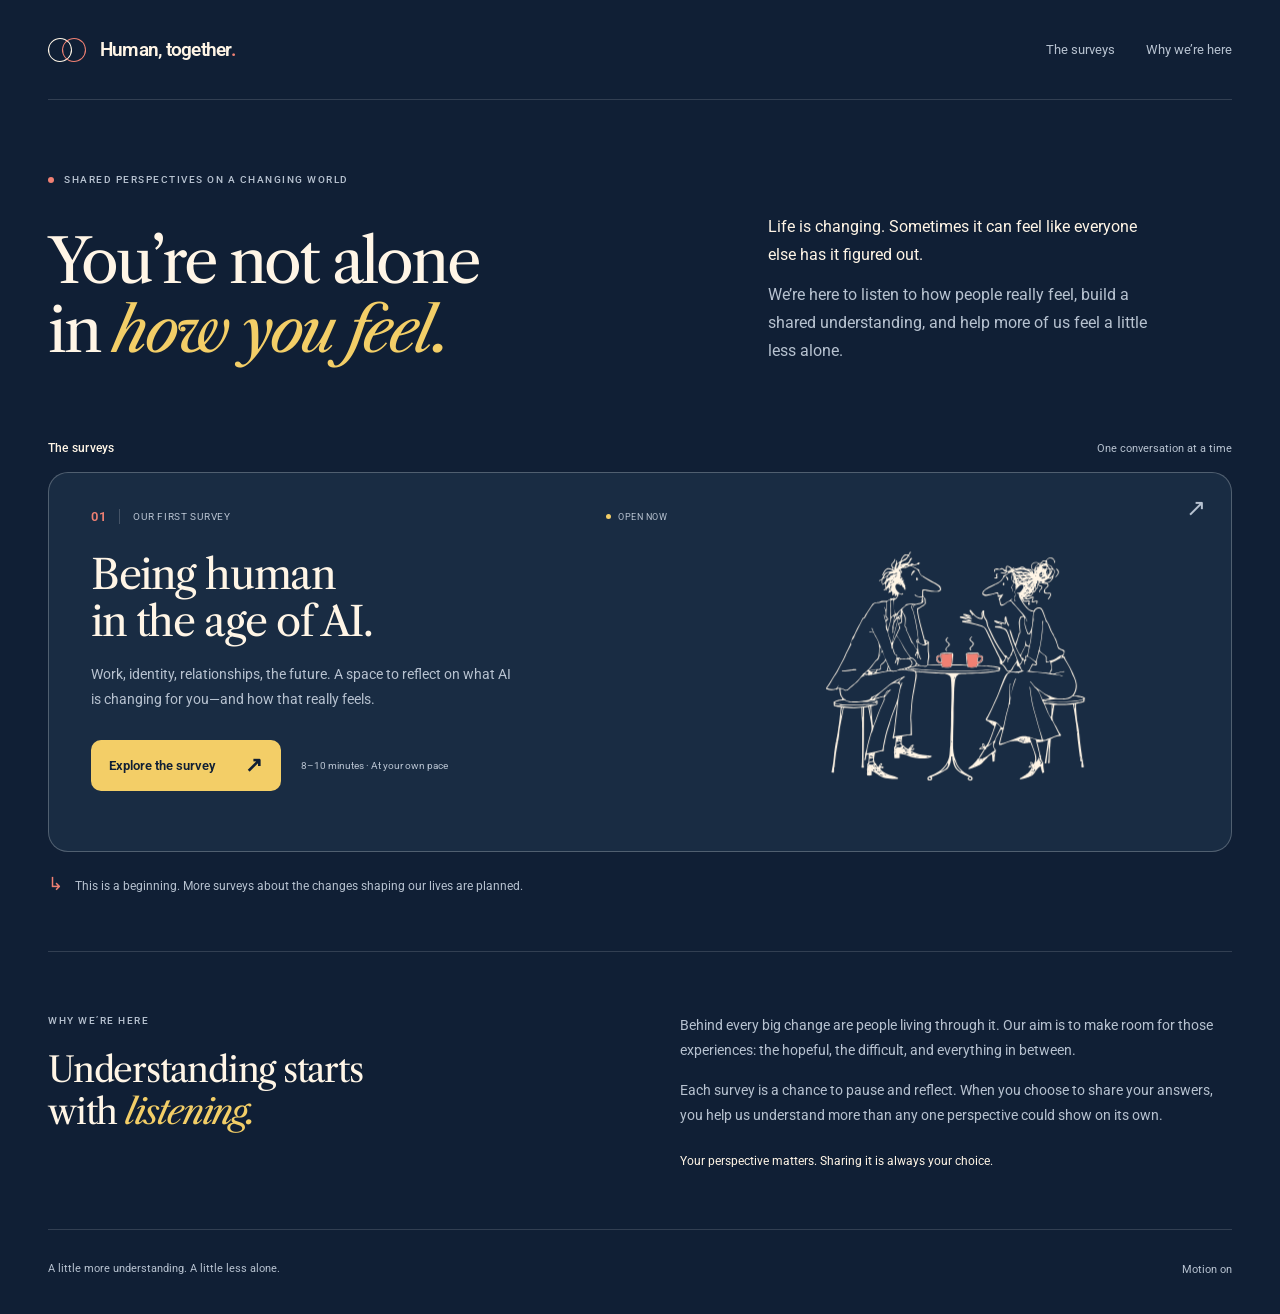
==== commit f88f8309: "Keep the first survey card prominent on compact laptop screens" ====
--- a/index.html
+++ b/index.html
@@ -9,7 +9,7 @@
   <link rel="preconnect" href="https://fonts.googleapis.com">
   <link rel="preconnect" href="https://fonts.gstatic.com" crossorigin>
   <link href="https://fonts.googleapis.com/css2?family=Libre+Caslon+Text:ital,wght@0,400;1,400&family=Roboto:wght@400;500;600;700&display=swap" rel="stylesheet">
-  <link rel="stylesheet" href="landing.css?v=8">
+  <link rel="stylesheet" href="landing.css?v=8.1">
   <script src="landing.js?v=8" defer></script>
 </head>
 <body>
@@ -23,7 +23,7 @@
       <p class="eyebrow"><span class="tiny-dot" aria-hidden="true"></span> Shared perspectives on a changing world</p>
       <div class="hero-grid">
         <h1 id="welcome-title">You’re not alone<br>in <em>how you feel.</em></h1>
-        <div class="hero-copy"><p>Life is changing. Sometimes it can feel like everyone else has it figured out.</p><p>We’re here to listen to how people really feel, build a shared understanding, and help more of us feel a little less alone.</p><a class="quiet-link" href="#surveys">Find a place to start <span aria-hidden="true">↓</span></a></div>
+        <div class="hero-copy"><p>Life is changing. Sometimes it can feel like everyone else has it figured out.</p><p>We’re here to listen to how people really feel, build a shared understanding, and help more of us feel a little less alone.</p></div>
       </div>
     </section>
     <section id="surveys" class="surveys" aria-labelledby="surveys-title">
--- a/landing.css
+++ b/landing.css
@@ -4,7 +4,9 @@
 .hero{padding:72px 0 62px}.eyebrow{display:flex;align-items:center;gap:10px;text-transform:uppercase;letter-spacing:.15em;font-size:10px;line-height:1.6;font-weight:500;color:var(--muted);margin:0 0 25px}.tiny-dot{width:6px;height:6px;border-radius:50%;background:var(--coral)}.hero-grid{display:grid;grid-template-columns:1.4fr 1fr;gap:70px;align-items:end}h1{font:400 clamp(42px,4.8vw,68px)/1.12 var(--serif);letter-spacing:-.045em;margin:0}h1 em{color:var(--gold);font-weight:400}.hero-copy{max-width:390px;padding-bottom:2px}.hero-copy p{font-size:16px;line-height:1.75;color:var(--muted);margin:0 0 12px}.hero-copy p:first-child{color:var(--cream)}.quiet-link{display:inline-flex;align-items:center;gap:16px;min-height:44px;font-size:12px;text-underline-offset:5px;text-decoration-color:#ffffff55;margin-top:4px}.quiet-link span{color:var(--gold);font-size:17px;transition:transform .2s}.quiet-link:hover span{transform:translateY(3px)}
 .section-label{display:flex;align-items:center;justify-content:space-between;gap:20px;margin-bottom:17px}.section-label h2{font-size:12px;font-weight:500;letter-spacing:.02em;margin:0}.section-label>span{font-size:11px;color:var(--muted)}.survey-card{display:grid;grid-template-columns:1.2fr 1fr;gap:42px;position:relative;border:1px solid #ffffff3d;border-radius:20px;background:#192c43;padding:36px 42px 38px;text-decoration:none;overflow:hidden;transition:background .25s,border-color .25s,transform .25s}.survey-card:hover,.survey-card:focus-visible{background:#1d324b;border-color:var(--gold);transform:translateY(-3px)}.card-copy{position:relative;z-index:1}.card-meta{display:flex;align-items:center;gap:13px;font-size:10px;color:var(--muted);letter-spacing:.07em;text-transform:uppercase}.survey-index{color:var(--coral);font-size:13px;font-weight:600;padding-right:13px;border-right:1px solid #ffffff30}.available{display:inline-flex;align-items:center;gap:7px;margin-left:auto;font-size:9px;letter-spacing:.05em}.available i{height:5px;width:5px;border-radius:50%;background:var(--gold)}.card-copy h3{font:400 clamp(33px,3.2vw,45px)/1.15 var(--serif);letter-spacing:-.035em;margin:27px 0 17px}.card-copy>p{font-size:14px;line-height:1.75;max-width:420px;color:var(--muted);margin:0}.card-bottom{display:flex;align-items:center;gap:20px;margin-top:29px;flex-wrap:wrap}.card-cta{display:inline-flex;align-items:center;gap:30px;background:var(--gold);color:var(--navy);border-radius:10px;padding:15px 18px;font-size:13px;font-weight:600;min-height:49px}.card-cta>span{font-size:21px;line-height:1;transition:transform .25s}.survey-card:hover .card-cta>span{transform:translate(2px,-2px)}#ai-time{font-size:10px;color:var(--muted);line-height:1.5}.card-art{display:flex;align-items:center;justify-content:center;padding:4px 6px 0 14px;pointer-events:none}.card-art svg{display:block;width:100%;height:auto;max-height:300px;aspect-ratio:1}.corner-arrow{position:absolute;top:21px;right:25px;font-size:24px;font-weight:400;color:var(--muted);transition:transform .25s}.survey-card:hover .corner-arrow{transform:translate(2px,-2px);color:var(--gold)}.more-note{display:flex;gap:12px;align-items:baseline;font-size:12px;line-height:1.6;color:var(--muted);margin:18px 0 0}.more-note span{color:var(--coral);font-size:18px}
 .why{display:grid;grid-template-columns:1fr 1fr;gap:80px;padding:61px 0 57px;margin-top:52px;border-top:1px solid var(--line)}.why .eyebrow{margin-bottom:20px}.why h2{font:400 35px/1.22 var(--serif);letter-spacing:-.035em;margin:0}.why h2 em{color:var(--gold);font-weight:400}.why-copy p{font-size:14px;line-height:1.8;color:var(--muted);margin:0 0 15px}.why-copy .your-choice{color:var(--cream);font-size:12px;margin:22px 0 0}.site-footer{display:flex;align-items:center;justify-content:space-between;gap:20px;border-top:1px solid var(--line);padding:17px 0 23px}.site-footer p{font-size:11px;line-height:1.6;color:var(--muted);margin:0}.site-footer button{background:none;border:0;cursor:pointer;min-height:44px;padding:10px 0 10px 18px;font-size:11px;color:var(--muted);white-space:nowrap}.site-footer button:hover{color:var(--cream)}.reduce-motion *{animation:none!important;transition:none!important;scroll-behavior:auto!important}
+.hero-grid{align-items:center}
 @media(min-width:1400px){.hero{padding-block:82px 70px}}
+@media(max-height:800px) and (min-width:901px){.site-header{min-height:80px}.hero{padding:36px 0 30px}.hero .eyebrow{margin-bottom:20px}.hero h1{font-size:54px}.hero-copy p{font-size:14px;line-height:1.7}.survey-card{padding:25px 36px 27px}.card-copy h3{font-size:37px;margin:20px 0 12px}.card-copy>p{font-size:13px;line-height:1.65}.card-bottom{margin-top:23px}.card-art svg{max-height:260px}}
 @media(max-width:900px){.wrap{width:calc(100% - 48px)}.hero-grid{gap:36px;grid-template-columns:1.25fr 1fr}.hero{padding:52px 0 46px}h1{font-size:48px}.hero-copy p{font-size:14px}.survey-card{padding:29px;gap:20px;grid-template-columns:1.2fr 1fr}.card-copy h3{font-size:36px}.card-bottom{gap:15px}.card-art{padding-left:0}.why{gap:38px}.why h2{font-size:31px}}
 @media(max-width:640px){.wrap{width:calc(100% - 40px)}.site-header{min-height:85px;gap:10px}.wordmark{font-size:17px;gap:8px}.together-mark{width:34px;transform:scale(.88);transform-origin:left center}nav{gap:0}nav a{font-size:11px}nav a:last-child{display:none}.hero{padding:42px 0 37px}.eyebrow{font-size:8px;letter-spacing:.13em;margin-bottom:20px}.hero-grid{grid-template-columns:1fr;gap:23px}h1{font-size:clamp(35px,8.7vw,49px);line-height:1.16;letter-spacing:-.04em}.hero-copy{max-width:430px}.hero-copy p{font-size:14px;line-height:1.75}.quiet-link{margin-top:0}.section-label{margin-bottom:14px}.section-label>span{font-size:10px}.survey-card{grid-template-columns:1fr;padding:26px 24px 23px;gap:13px;border-radius:16px}.corner-arrow{display:none}.card-meta{font-size:9px;gap:10px}.available{font-size:8px}.card-copy h3{font-size:35px;margin-top:24px}.card-copy>p{font-size:13px}.card-bottom{align-items:flex-start;flex-direction:column;gap:12px;margin-top:23px}.card-cta{font-size:13px;min-height:50px}.card-art{padding:0;max-width:250px;justify-self:center;width:100%;margin-top:4px}.card-art svg{max-height:225px}.more-note{font-size:11px;gap:10px;margin-top:16px}.why{grid-template-columns:1fr;gap:24px;margin-top:37px;padding:36px 0}.why h2{font-size:30px}.why .eyebrow{font-size:9px;margin-bottom:15px}.why-copy p{font-size:13px}.site-footer p{font-size:10px;max-width:225px}.site-footer button{font-size:10px;padding-left:8px}}
 @media(prefers-reduced-motion:reduce){html{scroll-behavior:auto}*,*::before,*::after{animation:none!important;transition:none!important}}
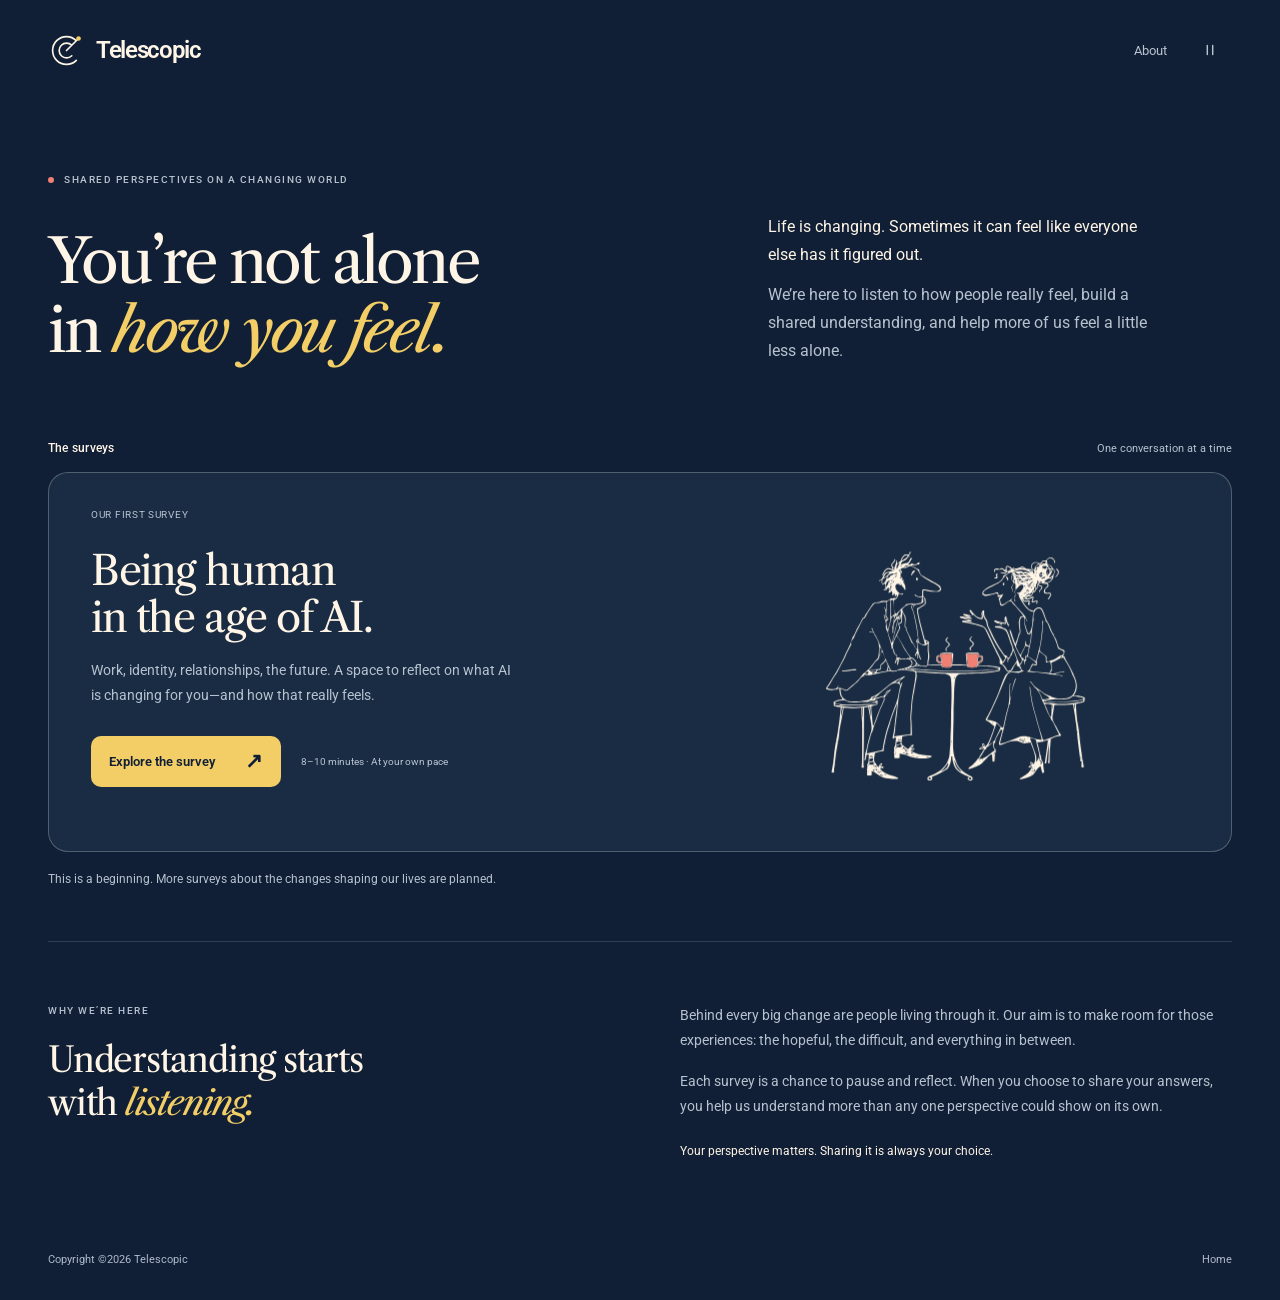
==== commit f3dd67dc: "Introduce Telescopic identity and simplify survey UI" ====
--- a/index.html
+++ b/index.html
@@ -4,19 +4,21 @@
   <meta charset="utf-8">
   <meta name="viewport" content="width=device-width,initial-scale=1">
   <meta name="theme-color" content="#101f35">
-  <title>Human, together — Making sense of change</title>
+  <title>Telescopic — Making sense of change</title>
   <meta name="description" content="You don’t have to make sense of change alone. A series of surveys to understand how people really feel about the changes shaping our lives.">
   <link rel="preconnect" href="https://fonts.googleapis.com">
   <link rel="preconnect" href="https://fonts.gstatic.com" crossorigin>
   <link href="https://fonts.googleapis.com/css2?family=Libre+Caslon+Text:ital,wght@0,400;1,400&family=Roboto:wght@400;500;600;700&display=swap" rel="stylesheet">
-  <link rel="stylesheet" href="landing.css?v=8.1">
-  <script src="landing.js?v=8" defer></script>
+  <link rel="stylesheet" href="landing.css?v=9">
+  <script src="landing.js?v=9" defer></script>
+  <link rel="stylesheet" href="telescopic.css?v=9">
+  <link rel="icon" href="assets/telescopic-favicon.svg" type="image/svg+xml">
 </head>
 <body>
   <a class="skip-link" href="#main">Skip to content</a>
   <header class="site-header wrap">
-    <a class="wordmark" href="./" aria-label="Human, together home"><span class="together-mark" aria-hidden="true"><i></i><i></i></span><span>Human, together<span class="wordmark-dot">.</span></span></a>
-    <nav aria-label="Main navigation"><a href="#surveys">The surveys</a><a href="#why">Why we’re here</a></nav>
+    <a class="telescopic-brand" href="./" aria-label="Telescopic home"><img src="assets/telescopic-mark.svg" width="37" height="37" alt=""><span>Telescopic</span></a>
+    <nav aria-label="Main navigation"><a href="#why">About</a><button class="motion-control" id="motion-toggle" type="button" aria-pressed="false" aria-label="Pause animations" title="Pause animations"><svg viewBox="0 0 20 20" aria-hidden="true"><path class="motion-pause" d="M7 5v10M13 5v10"/><path class="motion-play" d="m7 4 9 6-9 6Z"/></svg></button></nav>
   </header>
   <main id="main" class="wrap">
     <section class="hero" aria-labelledby="welcome-title">
@@ -30,7 +32,7 @@
       <div class="section-label"><h2 id="surveys-title">The surveys</h2><span>One conversation at a time</span></div>
       <a class="survey-card" href="survey.html" aria-labelledby="ai-title ai-cta" aria-describedby="ai-description ai-time">
         <div class="card-copy">
-          <div class="card-meta"><span class="survey-index">01</span><span>Our first survey</span><span class="available"><i aria-hidden="true"></i> Open now</span></div>
+          <div class="card-meta"><span>Our first survey</span></div>
           <h3 id="ai-title">Being human<br>in the age of AI.</h3>
           <p id="ai-description">Work, identity, relationships, the future. A space to reflect on what AI is changing for you—and how that really feels.</p>
           <div class="card-bottom"><span class="card-cta" id="ai-cta">Explore the survey <span aria-hidden="true">↗</span></span><span id="ai-time">8–10 minutes · At your own pace</span></div>
@@ -49,15 +51,15 @@
 <path d="M0 0 C-0.3 1 -0.7 2 -1 3 C-1.9 3 -2.8 3.1 -3.7 3.1 C-10.7 3.5 -17.6 4.2 -24.5 5.6 C-32.4 7.1 -40 7.3 -48 7 C-48 6 -48 5 -48 4 C-47.6 4 -47.6 4 -45.7 4.1 C-36.5 4.3 -28 3.1 -18.9 1.4 C-16.9 1.1 -14.8 0.7 -12.7 0.3 C-11.4 0.1 -10.1 -0.1 -8.8 -0.4 C-5.6 -0.9 -3.1 -1.1 0 0 Z " fill="#fff5e6" transform="translate(178,521)"/></g><g class="ink-coral ink-glow"><path d="M0 0 C11.9 0 23.8 0 36 0 C36 15.1 36 15.1 35.1 22.2 C35 22.9 34.9 23.7 34.8 24.5 C34.6 26.7 34.3 28.8 34 31 C33.9 32.1 33.7 33.2 33.6 34.3 C32.5 40.6 32.5 40.6 30.3 42.2 C27.4 43.2 24.5 43.5 21.4 43.8 C20.8 43.8 20.1 43.8 19.5 43.9 C14.1 44.2 9.2 43.4 4 42 C4 41.4 3.9 40.8 3.9 40.2 C3.5 37.5 3.1 35.4 2 33 C-0.2 31.5 -2.2 30.8 -4.7 29.9 C-8.7 28.3 -11.9 25.8 -14.1 22.1 C-15.6 18.4 -15.7 14.9 -15 11 C-13.6 8.4 -12.6 7.7 -10 6 C-6 5.4 -3.4 5.9 0 8 C0 5.4 0 2.7 0 0 Z M-11.4 11.1 C-13 14 -13.6 15.8 -12.9 19.2 C-11 23.1 -7.6 25.8 -4 28 C-0.7 28.7 -0.7 28.7 2 29 C1.9 26.2 1.9 23.5 1.8 20.7 C1.7 19.9 1.7 19.1 1.7 18.3 C1.5 12.5 1.5 12.5 -0.9 10 C-5.1 8 -7.9 8 -11.4 11.1 Z " fill="#f08073" transform="translate(461,470)"/>
 <path d="M0 0 C0 2.3 0 4.6 0 7 C0.5 6.8 1 6.6 1.6 6.5 C7.3 4.7 7.3 4.7 10.9 6.2 C13.3 8.2 14.8 9.7 15.3 12.8 C15.4 18 14.5 21.1 11 25 C8.1 27.9 5.8 29.1 1.9 30.1 C-0.2 30.8 -0.2 30.8 -2 32 C-3.6 35.2 -4.4 38.5 -5 42 C-25.8 45.1 -25.8 45.1 -32 42 C-32.6 40 -33.1 38.2 -33.5 36.1 C-33.6 35.8 -33.6 35.8 -33.9 34.2 C-35.9 23 -36.3 11.4 -37 0 C-36.4 0 -35.7 0 -35.1 0 C-32.1 0 -29.1 0 -26.2 0.1 C-25.2 0.1 -24.2 0.1 -23.1 0.1 C-17.1 0.1 -11.3 -0.2 -5.3 -0.9 C-3 -1 -3 -1 0 0 Z M0.3 10.6 C-2.3 13.4 -1.9 17.1 -1.9 20.8 C-1.9 21.5 -1.9 22.3 -1.9 23.2 C-2 25.1 -2 27 -2 29 C1.9 27.9 4.8 26.7 7.8 24 C8.4 23.5 9 23 9.6 22.4 C11.9 20.1 12 18.9 12.3 15.6 C12.3 12.7 12.1 12.1 10.2 9.6 C6.5 6.9 3.9 8.1 0.3 10.6 Z " fill="#f08073" transform="translate(583,470)"/></g><g class="ink-steam"><path d="M0 0 C1 0.3 2 0.7 3 1 C2.8 1.2 2.8 1.2 1.7 2.1 C-1.1 4.6 -2.8 6.3 -3.9 9.9 C-2.6 14.3 0.2 15.9 3.9 18.5 C6 20 6 20 7 22 C7.4 24.9 7.6 27 6.1 29.6 C4.3 31.6 2.6 33.5 0.5 35.2 C-0.9 36.4 -0.9 36.4 -3 39 C-3.2 42.2 -2.5 45.1 -1 48 C-4.1 47 -4.9 46.2 -6.5 43.2 C-7 40 -7 40 -5.4 36.9 C-3.3 34.1 -0.7 32.2 2 30 C3.7 27.6 4 26.5 3.8 23.6 C2.8 20.3 1.4 19.4 -1.5 17.5 C-5.8 14.6 -5.8 14.6 -6.9 11.5 C-7 8.8 -6.8 8 -5.2 5.9 C-4.9 5.4 -4.5 4.9 -4.1 4.4 C-2.8 2.8 -1.5 1.4 0 0 Z " fill="#fff5e6" transform="translate(562,411)"/>
 <path d="M0 0 C1 0.3 2 0.7 3 1 C2.6 1.3 2.6 1.3 0.6 2.6 C-1.8 4.4 -2.4 5.7 -2.8 8.6 C-2.9 10.4 -3 12.2 -3 14 C-2.3 14.2 -1.6 14.4 -0.8 14.6 C2.8 16.4 5 18.5 7 22 C7.3 24.9 7.3 24.9 6 28 C4 29.9 2 31.6 -0.1 33.3 C-2.7 35.7 -3.6 37.5 -4 41 C-3.1 44.4 -3.1 44.4 -2 47 C-6 43.7 -6 43.7 -7 42 C-6.9 38.2 -6.4 36.5 -3.9 33.7 C-2.3 32.2 -0.6 30.8 1.1 29.3 C3 27 3 27 3.5 23.9 C3 21 3 21 1.3 19.3 C0.6 18.9 -0.1 18.4 -0.9 18 C-3.8 16 -4.9 15.1 -6.7 11.9 C-7.1 8.2 -6.3 6.9 -4 4 C-2.7 2.6 -1.4 1.3 0 0 Z " fill="#fff5e6" transform="translate(482,414)"/></g></g></svg></div>
-        <span class="corner-arrow" aria-hidden="true">↗</span>
+        
       </a>
-      <p class="more-note"><span aria-hidden="true">↳</span> This is a beginning. More surveys about the changes shaping our lives are planned.</p>
+      <p class="more-note">This is a beginning. More surveys about the changes shaping our lives are planned.</p>
     </section>
     <section id="why" class="why" aria-labelledby="why-title">
       <div><p class="eyebrow">Why we’re here</p><h2 id="why-title">Understanding starts<br>with <em>listening.</em></h2></div>
       <div class="why-copy"><p>Behind every big change are people living through it. Our aim is to make room for those experiences: the hopeful, the difficult, and everything in between.</p><p>Each survey is a chance to pause and reflect. When you choose to share your answers, you help us understand more than any one perspective could show on its own.</p><p class="your-choice">Your perspective matters. Sharing it is always your choice.</p></div>
     </section>
   </main>
-  <footer class="site-footer wrap"><p>A little more understanding. A little less alone.</p><button id="motion-toggle" type="button" aria-pressed="false">Motion on</button></footer>
+  <footer class="site-footer"><span>Copyright ©2026 Telescopic</span><a href="./">Home</a></footer>
 </body>
 </html>
--- a/telescopic.css
+++ b/telescopic.css
@@ -0,0 +1,40 @@
+/* Shared identity and intentionally quiet navigation. */
+.telescopic-brand { display:inline-flex; align-items:center; gap:11px; min-height:48px; border:0; padding:0; background:none; color:#fff5e6; text-decoration:none; cursor:pointer; font:600 24px/1 'Roboto',Arial,sans-serif; letter-spacing:-.055em; }
+.telescopic-brand img { display:block; width:37px; height:37px; }
+.topbar { display:grid; grid-template-columns:1fr minmax(180px,360px) 1fr; gap:36px; width:min(1184px,calc(100% - 80px)); min-height:88px; margin:0 auto; padding:0; background:none; border:0; border-radius:0; box-shadow:none; backdrop-filter:none; }
+.topbar .telescopic-brand { justify-self:start; }
+.progress-area { width:100%; }
+.progress-track { height:3px; border-radius:0; background:#ffffff24; }
+.progress-track>span { background:#f3ce67; border-radius:0; }
+.motion-control { display:inline-flex; align-items:center; justify-content:center; justify-self:end; flex-shrink:0; min-width:44px; width:44px; height:44px; padding:10px; border:0; border-radius:50%; background:none; color:#b7c2d0; cursor:pointer; }
+.motion-control:hover { background:#ffffff09; color:#fff5e6; }
+.motion-control svg { width:18px; height:18px; fill:none; stroke:currentColor; stroke-width:1.6; stroke-linecap:round; stroke-linejoin:round; }
+.motion-play { display:none; }
+.motion-control[aria-pressed=true] .motion-pause { display:none; }
+.motion-control[aria-pressed=true] .motion-play { display:block; }
+.visually-hidden { position:absolute; width:1px; height:1px; overflow:hidden; clip-path:inset(50%); white-space:nowrap; }
+.site-footer { display:flex; align-items:center; justify-content:space-between; gap:20px; width:min(1184px,calc(100% - 80px)); margin:0 auto; padding:18px 0; border:0; color:#aebaca; font:400 11px/1.6 'Roboto',Arial,sans-serif; }
+.site-footer a { display:inline-flex; align-items:center; min-height:44px; color:inherit; font:inherit; text-decoration:none; padding:0 0 0 16px; }
+.site-footer a:hover { color:#fff5e6; text-decoration:underline; text-underline-offset:4px; }
+.site-footer span { white-space:nowrap; }
+#survey { min-height:calc(100svh - 168px); }
+.intro-scene,.question-scene,.submit-scene { min-height:calc(100svh - 168px); }
+.question-copy h2 { margin-top:0; }
+.question-actions { border:0; padding-top:10px; }
+.spectrum-head { justify-content:flex-end; }
+.site-header { border:0; }
+.site-header nav { align-items:center; gap:21px; }
+.site-header nav a { padding:12px 0; min-height:44px; display:inline-flex; align-items:center; }
+.more-note { margin-top:18px; }
+@media(max-width:800px) {
+  .topbar { width:calc(100% - 40px); grid-template-columns:1fr 44px; gap:0 20px; padding:12px 0 18px; min-height:98px; }
+  .topbar .progress-area { grid-column:1/-1; grid-row:2; margin-top:13px; }
+  .topbar .motion-control { grid-column:2; grid-row:1; }
+  .telescopic-brand { font-size:22px; gap:9px; }
+  .telescopic-brand img { width:33px; height:33px; }
+  .site-footer { width:calc(100% - 40px); font-size:10px; padding:12px 0; }
+  #survey { min-height:calc(100svh - 166px); }
+  .intro-scene,.question-scene,.submit-scene { min-height:calc(100svh - 166px); }
+}
+@media(max-width:640px) { .site-header nav { gap:10px; }.site-header nav a { display:inline-flex; }.site-header .telescopic-brand { font-size:21px; } }
+@media print { .site-footer,.topbar,.site-header { display:none!important; } }
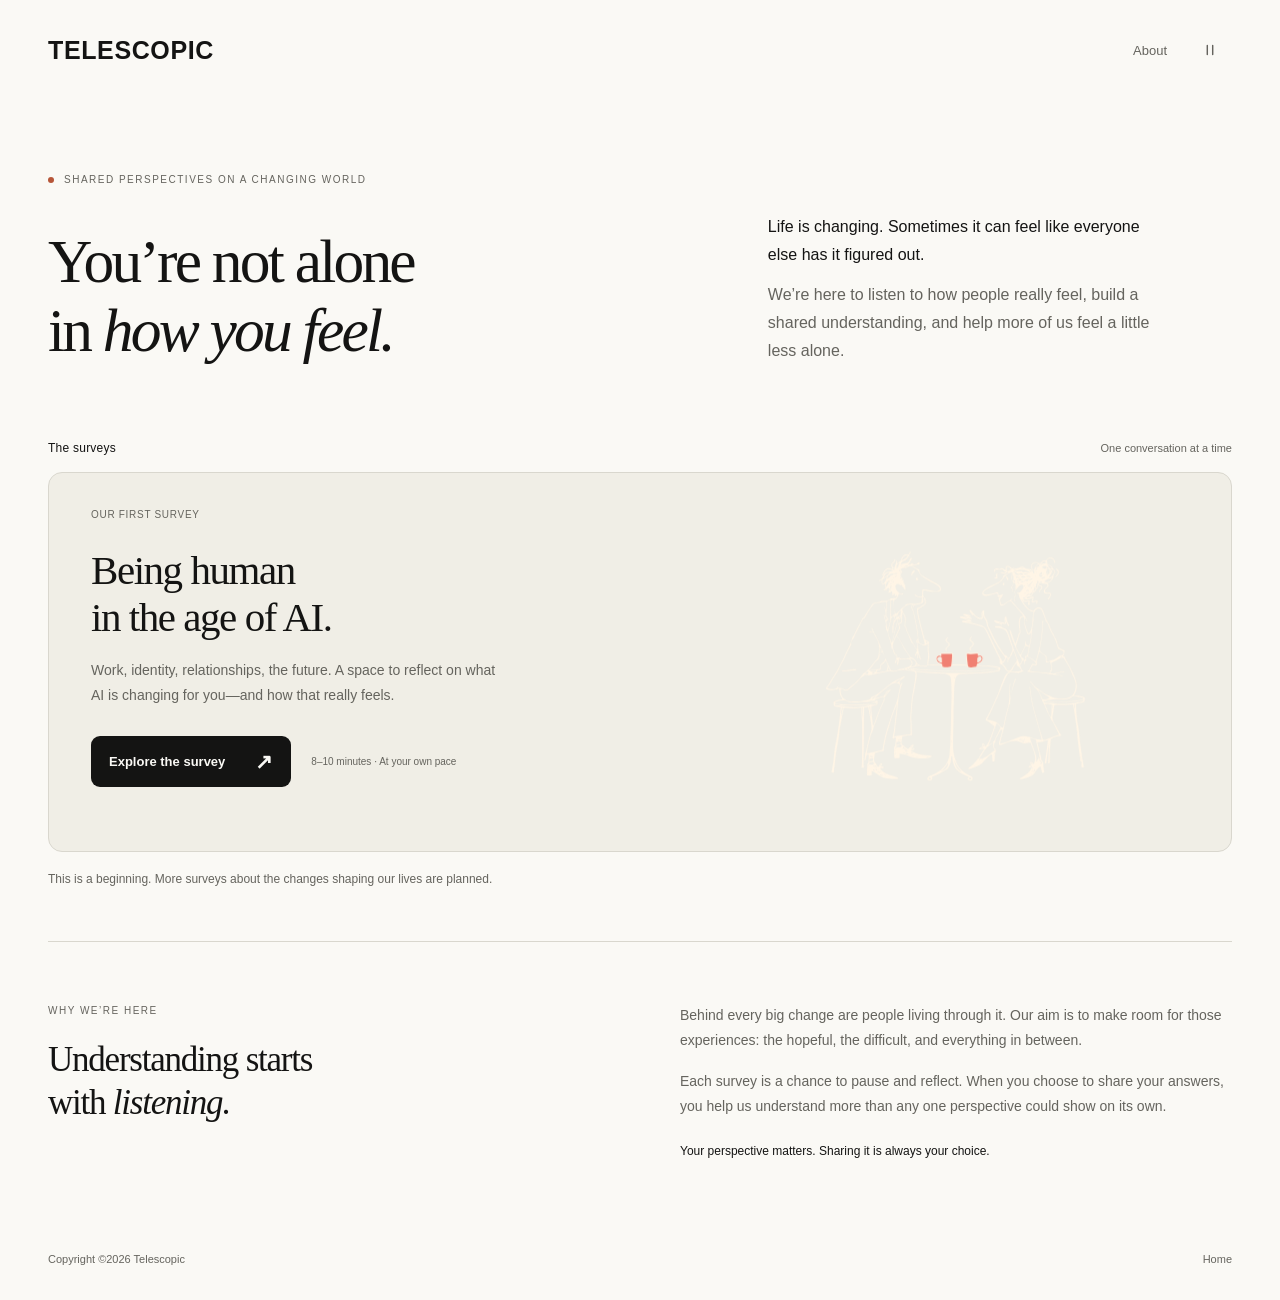
==== commit 65c3c73f: "Refresh Telescopic with light typography and verbal answer scales" ====
--- a/index.html
+++ b/index.html
@@ -3,21 +3,21 @@
 <head>
   <meta charset="utf-8">
   <meta name="viewport" content="width=device-width,initial-scale=1">
-  <meta name="theme-color" content="#101f35">
+  <meta name="theme-color" content="#faf9f5">
   <title>Telescopic — Making sense of change</title>
   <meta name="description" content="You don’t have to make sense of change alone. A series of surveys to understand how people really feel about the changes shaping our lives.">
   <link rel="preconnect" href="https://fonts.googleapis.com">
   <link rel="preconnect" href="https://fonts.gstatic.com" crossorigin>
   <link href="https://fonts.googleapis.com/css2?family=Libre+Caslon+Text:ital,wght@0,400;1,400&family=Roboto:wght@400;500;600;700&display=swap" rel="stylesheet">
-  <link rel="stylesheet" href="landing.css?v=9">
-  <script src="landing.js?v=9" defer></script>
-  <link rel="stylesheet" href="telescopic.css?v=9">
-  <link rel="icon" href="assets/telescopic-favicon.svg" type="image/svg+xml">
-</head>
+  <link rel="stylesheet" href="landing.css?v=10">
+  <script src="landing.js?v=10" defer></script>
+  <link rel="stylesheet" href="telescopic.css?v=10">
+  <link rel="icon" href="assets/telescopic-favicon.svg?v=10" type="image/svg+xml">
+<link rel="stylesheet" href="light.css?v=10"></head>
 <body>
   <a class="skip-link" href="#main">Skip to content</a>
   <header class="site-header wrap">
-    <a class="telescopic-brand" href="./" aria-label="Telescopic home"><img src="assets/telescopic-mark.svg" width="37" height="37" alt=""><span>Telescopic</span></a>
+    <a class="telescopic-brand" href="./" aria-label="Telescopic home"><span>Telescopic</span></a>
     <nav aria-label="Main navigation"><a href="#why">About</a><button class="motion-control" id="motion-toggle" type="button" aria-pressed="false" aria-label="Pause animations" title="Pause animations"><svg viewBox="0 0 20 20" aria-hidden="true"><path class="motion-pause" d="M7 5v10M13 5v10"/><path class="motion-play" d="m7 4 9 6-9 6Z"/></svg></button></nav>
   </header>
   <main id="main" class="wrap">
@@ -51,7 +51,7 @@
 <path d="M0 0 C-0.3 1 -0.7 2 -1 3 C-1.9 3 -2.8 3.1 -3.7 3.1 C-10.7 3.5 -17.6 4.2 -24.5 5.6 C-32.4 7.1 -40 7.3 -48 7 C-48 6 -48 5 -48 4 C-47.6 4 -47.6 4 -45.7 4.1 C-36.5 4.3 -28 3.1 -18.9 1.4 C-16.9 1.1 -14.8 0.7 -12.7 0.3 C-11.4 0.1 -10.1 -0.1 -8.8 -0.4 C-5.6 -0.9 -3.1 -1.1 0 0 Z " fill="#fff5e6" transform="translate(178,521)"/></g><g class="ink-coral ink-glow"><path d="M0 0 C11.9 0 23.8 0 36 0 C36 15.1 36 15.1 35.1 22.2 C35 22.9 34.9 23.7 34.8 24.5 C34.6 26.7 34.3 28.8 34 31 C33.9 32.1 33.7 33.2 33.6 34.3 C32.5 40.6 32.5 40.6 30.3 42.2 C27.4 43.2 24.5 43.5 21.4 43.8 C20.8 43.8 20.1 43.8 19.5 43.9 C14.1 44.2 9.2 43.4 4 42 C4 41.4 3.9 40.8 3.9 40.2 C3.5 37.5 3.1 35.4 2 33 C-0.2 31.5 -2.2 30.8 -4.7 29.9 C-8.7 28.3 -11.9 25.8 -14.1 22.1 C-15.6 18.4 -15.7 14.9 -15 11 C-13.6 8.4 -12.6 7.7 -10 6 C-6 5.4 -3.4 5.9 0 8 C0 5.4 0 2.7 0 0 Z M-11.4 11.1 C-13 14 -13.6 15.8 -12.9 19.2 C-11 23.1 -7.6 25.8 -4 28 C-0.7 28.7 -0.7 28.7 2 29 C1.9 26.2 1.9 23.5 1.8 20.7 C1.7 19.9 1.7 19.1 1.7 18.3 C1.5 12.5 1.5 12.5 -0.9 10 C-5.1 8 -7.9 8 -11.4 11.1 Z " fill="#f08073" transform="translate(461,470)"/>
 <path d="M0 0 C0 2.3 0 4.6 0 7 C0.5 6.8 1 6.6 1.6 6.5 C7.3 4.7 7.3 4.7 10.9 6.2 C13.3 8.2 14.8 9.7 15.3 12.8 C15.4 18 14.5 21.1 11 25 C8.1 27.9 5.8 29.1 1.9 30.1 C-0.2 30.8 -0.2 30.8 -2 32 C-3.6 35.2 -4.4 38.5 -5 42 C-25.8 45.1 -25.8 45.1 -32 42 C-32.6 40 -33.1 38.2 -33.5 36.1 C-33.6 35.8 -33.6 35.8 -33.9 34.2 C-35.9 23 -36.3 11.4 -37 0 C-36.4 0 -35.7 0 -35.1 0 C-32.1 0 -29.1 0 -26.2 0.1 C-25.2 0.1 -24.2 0.1 -23.1 0.1 C-17.1 0.1 -11.3 -0.2 -5.3 -0.9 C-3 -1 -3 -1 0 0 Z M0.3 10.6 C-2.3 13.4 -1.9 17.1 -1.9 20.8 C-1.9 21.5 -1.9 22.3 -1.9 23.2 C-2 25.1 -2 27 -2 29 C1.9 27.9 4.8 26.7 7.8 24 C8.4 23.5 9 23 9.6 22.4 C11.9 20.1 12 18.9 12.3 15.6 C12.3 12.7 12.1 12.1 10.2 9.6 C6.5 6.9 3.9 8.1 0.3 10.6 Z " fill="#f08073" transform="translate(583,470)"/></g><g class="ink-steam"><path d="M0 0 C1 0.3 2 0.7 3 1 C2.8 1.2 2.8 1.2 1.7 2.1 C-1.1 4.6 -2.8 6.3 -3.9 9.9 C-2.6 14.3 0.2 15.9 3.9 18.5 C6 20 6 20 7 22 C7.4 24.9 7.6 27 6.1 29.6 C4.3 31.6 2.6 33.5 0.5 35.2 C-0.9 36.4 -0.9 36.4 -3 39 C-3.2 42.2 -2.5 45.1 -1 48 C-4.1 47 -4.9 46.2 -6.5 43.2 C-7 40 -7 40 -5.4 36.9 C-3.3 34.1 -0.7 32.2 2 30 C3.7 27.6 4 26.5 3.8 23.6 C2.8 20.3 1.4 19.4 -1.5 17.5 C-5.8 14.6 -5.8 14.6 -6.9 11.5 C-7 8.8 -6.8 8 -5.2 5.9 C-4.9 5.4 -4.5 4.9 -4.1 4.4 C-2.8 2.8 -1.5 1.4 0 0 Z " fill="#fff5e6" transform="translate(562,411)"/>
 <path d="M0 0 C1 0.3 2 0.7 3 1 C2.6 1.3 2.6 1.3 0.6 2.6 C-1.8 4.4 -2.4 5.7 -2.8 8.6 C-2.9 10.4 -3 12.2 -3 14 C-2.3 14.2 -1.6 14.4 -0.8 14.6 C2.8 16.4 5 18.5 7 22 C7.3 24.9 7.3 24.9 6 28 C4 29.9 2 31.6 -0.1 33.3 C-2.7 35.7 -3.6 37.5 -4 41 C-3.1 44.4 -3.1 44.4 -2 47 C-6 43.7 -6 43.7 -7 42 C-6.9 38.2 -6.4 36.5 -3.9 33.7 C-2.3 32.2 -0.6 30.8 1.1 29.3 C3 27 3 27 3.5 23.9 C3 21 3 21 1.3 19.3 C0.6 18.9 -0.1 18.4 -0.9 18 C-3.8 16 -4.9 15.1 -6.7 11.9 C-7.1 8.2 -6.3 6.9 -4 4 C-2.7 2.6 -1.4 1.3 0 0 Z " fill="#fff5e6" transform="translate(482,414)"/></g></g></svg></div>
-        
+
       </a>
       <p class="more-note">This is a beginning. More surveys about the changes shaping our lives are planned.</p>
     </section>
--- a/light.css
+++ b/light.css
@@ -0,0 +1,66 @@
+/* Warm paper, ink typography, and restrained terracotta accents. */
+:root,body[data-theme=light] {
+  color-scheme:light;
+  --paper:#faf9f5; --navy:#faf9f5; --cream:#141413; --ink:#141413;
+  --white:#f1efe7; --muted:#65645e; --line:#d9d7ce;
+  --accent:#b65538; --gold:#141413; --coral:#b65538;
+  --sans:'DM Sans',Arial,sans-serif; --serif:'Lora',Georgia,serif;
+}
+html,body { background:#faf9f5; color:#141413; }
+body { font-family:var(--sans); }
+.telescopic-brand { font:700 25px/1 var(--sans); letter-spacing:.025em; text-transform:uppercase; color:var(--ink); gap:0; }
+.site-header .telescopic-brand { font-size:25px; }
+.motion-control,.site-footer { color:var(--muted); font-family:var(--sans); }
+.motion-control:hover { color:var(--ink); background:#eae8df; }
+.site-footer a:hover { color:var(--ink); }
+.progress-track { background:#dedcd3; }
+.progress-track>span { background:#141413; transition:width 220ms cubic-bezier(.22,.75,.25,1); }
+#survey { overflow-x:clip; }
+.scene { animation:none; }
+.intro-copy h1,.question-copy h2,.report-hero h1 { font-family:var(--serif); letter-spacing:-.035em; }
+.intro-copy h1 em,.hero h1 em,.why h2 em { color:var(--ink); }
+.eyebrow { color:var(--muted); }
+.primary,.card-cta { background:#141413; border-color:#141413; color:#faf9f5; box-shadow:none; border-radius:9px; }
+.primary:hover:enabled { background:#35352f; border-color:#35352f; color:#faf9f5; box-shadow:none; transform:translateY(-1px); }
+.primary:disabled { color:#908f88; background:#e9e7df; border-color:#e9e7df; box-shadow:none; }
+.choice { color:var(--ink); background:transparent; border:1px solid #d1cfc5; border-radius:9px; transition:background 130ms,border-color 130ms,box-shadow 130ms; }
+.choice:hover { background:#efede5; border-color:#858479; }
+.choice[aria-checked=true] { background:#ece9df; border-color:#141413; box-shadow:inset 0 0 0 1px #141413; }
+.choice .selection-mark { border-color:#b8b6ac; }
+.choice[aria-checked=true] .selection-mark { background:#141413; border-color:#141413; color:#faf9f5; }
+.choice-letter { border-color:#c5c3b9; }
+.answer-note { color:#9b3c25; }
+.text-button { color:var(--ink); text-decoration-color:#8e8c82; }
+.text-button:hover { text-decoration-color:#141413; }
+.back-button,.time-note,.text-count { color:var(--muted); }
+.ink-paper { fill:#2f3c41; }
+.ink-coral { fill:#ba644c; }
+.editorial-art { filter:none; }
+.survey-card { background:#f0eee6; border:1px solid #d9d7ce; border-radius:14px; }
+.survey-card:hover,.survey-card:focus-visible { background:#eae7dd; border-color:#8b897e; }
+.hero-copy p:first-child,.why-copy .your-choice { color:var(--ink); }
+.quiet-link { text-decoration-color:#a5a397; }
+.quiet-link span { color:var(--ink); }
+.tiny-dot { background:#b65538; }
+textarea { background:#f3f1ea; border-color:#c8c5b9; color:var(--ink); border-radius:9px; }
+textarea::placeholder { color:#747269; }
+.dimension-card,.priority-card,.tension-card,.consent-label,.receipt-note { background:#f1efe7; border-color:#d9d7ce; border-radius:10px; }
+.dimension-track { background:#d9d6ca; }
+.dimension-track>span { background:#6c7761; }
+.dimension-head>span,.tension-number { color:#555e4d; }
+.future-note { color:var(--ink); background:#e8e6da; border-color:#d3d0c2; border-radius:12px; }
+.future-note .eyebrow,.future-note cite,.no-voice,.receipt-note { color:var(--muted); }
+.future-note blockquote { border-color:#c9c6b9; }
+.secondary { color:var(--ink); border-color:#b5b2a6; border-radius:9px; }
+.secondary:hover { background:#eeece3; }
+.admin-links a { background:#f1efe7; }
+.skip-link { background:#141413; color:#faf9f5; }
+button:focus-visible,a:focus-visible,input:focus-visible,textarea:focus-visible,summary:focus-visible { outline:3px solid #a8482e; outline-offset:4px; }
+@media(max-width:800px) { .telescopic-brand,.site-header .telescopic-brand { font-size:22px; } }
+@media(prefers-reduced-motion:reduce) { .progress-track>span { transition:none; } }
+.reduce-motion .progress-track>span { transition:none; }
+@media(forced-colors:active) {
+  .choice[aria-checked=true] { outline:2px solid Highlight; }
+  .progress-track>span { background:Highlight; }
+  .primary { border:1px solid ButtonText; }
+}
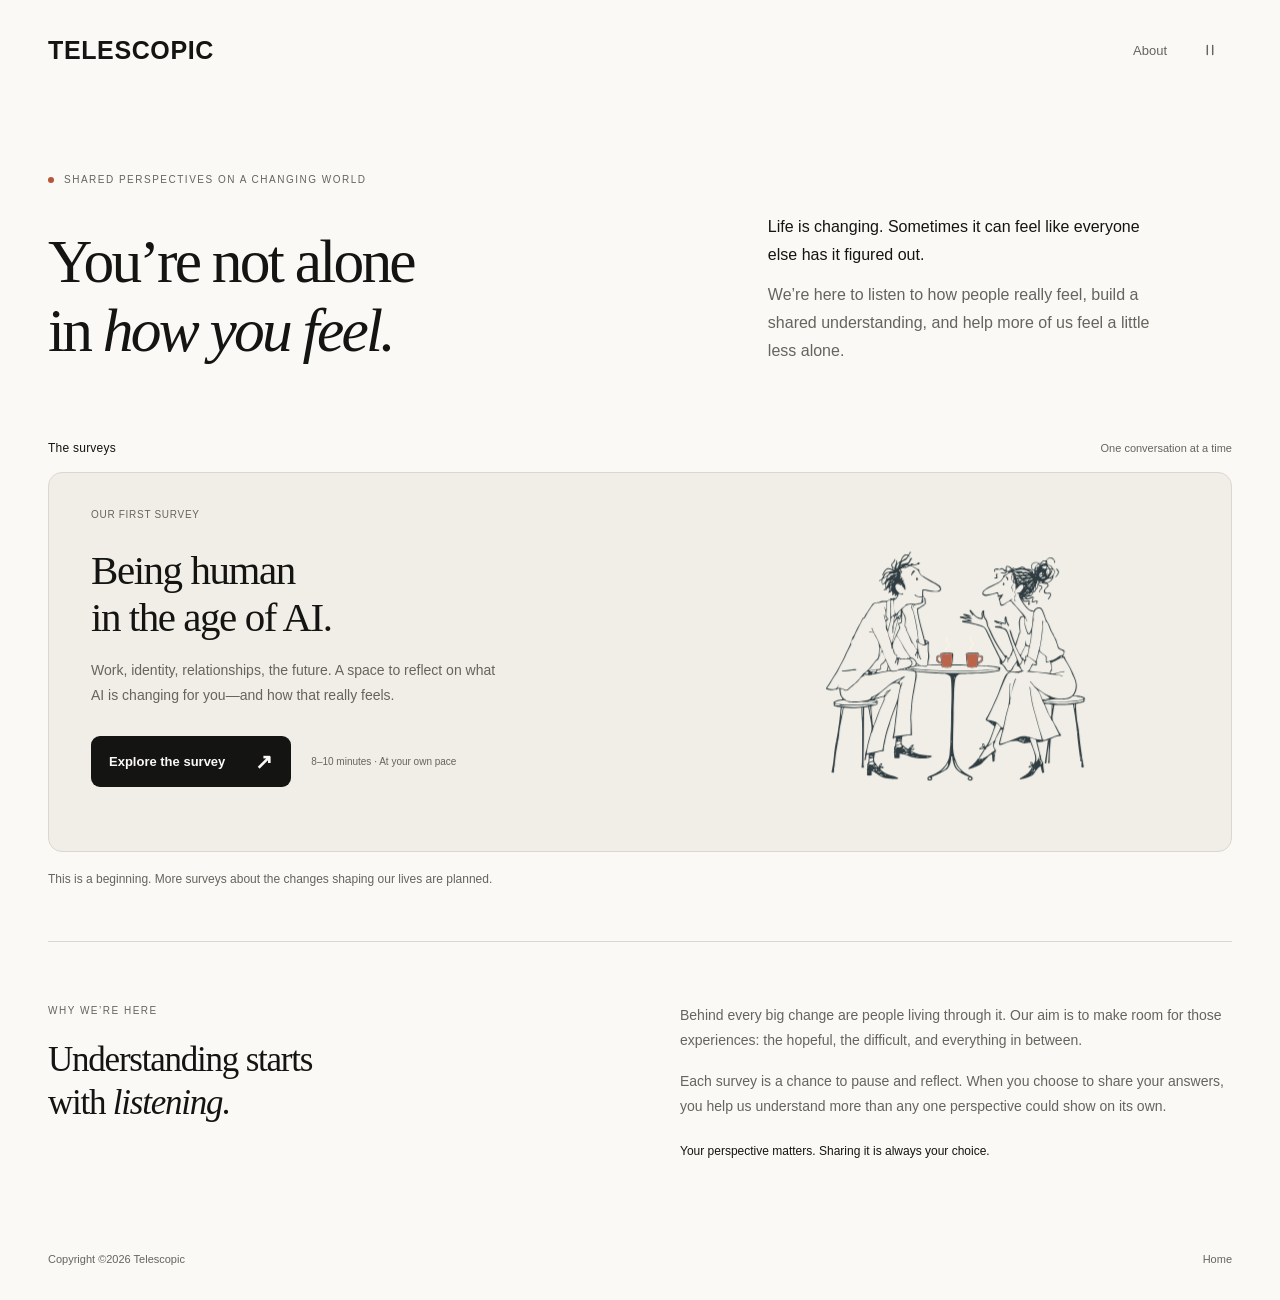
==== commit 75923ff5: "Keep traced illustrations legible on the light canvas" ====
--- a/index.html
+++ b/index.html
@@ -13,7 +13,7 @@
   <script src="landing.js?v=10" defer></script>
   <link rel="stylesheet" href="telescopic.css?v=10">
   <link rel="icon" href="assets/telescopic-favicon.svg?v=10" type="image/svg+xml">
-<link rel="stylesheet" href="light.css?v=10"></head>
+<link rel="stylesheet" href="light.css?v=10.1"></head>
 <body>
   <a class="skip-link" href="#main">Skip to content</a>
   <header class="site-header wrap">
--- a/light.css
+++ b/light.css
@@ -33,8 +33,9 @@
 .text-button { color:var(--ink); text-decoration-color:#8e8c82; }
 .text-button:hover { text-decoration-color:#141413; }
 .back-button,.time-note,.text-count { color:var(--muted); }
-.ink-paper { fill:#2f3c41; }
-.ink-coral { fill:#ba644c; }
+.ink-paper,.ink-paper path { fill:#2f3c41; }
+.ink-coral,.ink-coral path { fill:#ba644c; }
+.ink-scene [stroke="#fff5e6"] { stroke:#2f3c41; }
 .editorial-art { filter:none; }
 .survey-card { background:#f0eee6; border:1px solid #d9d7ce; border-radius:14px; }
 .survey-card:hover,.survey-card:focus-visible { background:#eae7dd; border-color:#8b897e; }
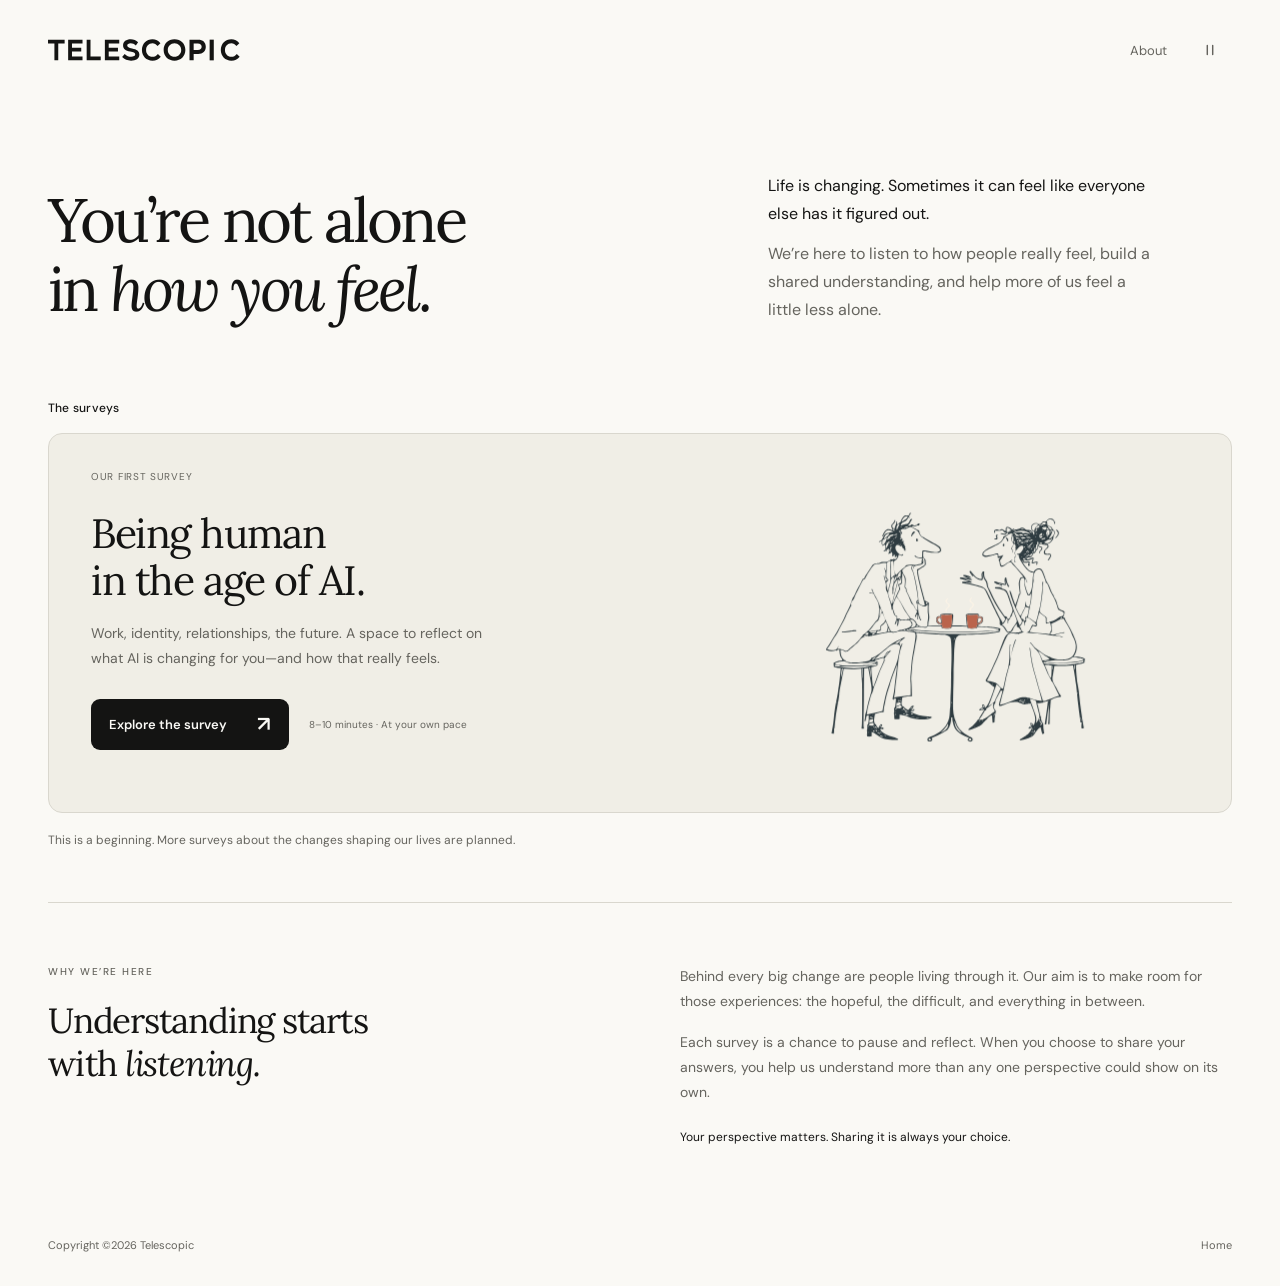
==== commit ad2833fe: "Craft Telescopic wordmark and simplify completion with email and image sharing" ====
--- a/index.html
+++ b/index.html
@@ -8,28 +8,28 @@
   <meta name="description" content="You don’t have to make sense of change alone. A series of surveys to understand how people really feel about the changes shaping our lives.">
   <link rel="preconnect" href="https://fonts.googleapis.com">
   <link rel="preconnect" href="https://fonts.gstatic.com" crossorigin>
-  <link href="https://fonts.googleapis.com/css2?family=Libre+Caslon+Text:ital,wght@0,400;1,400&family=Roboto:wght@400;500;600;700&display=swap" rel="stylesheet">
-  <link rel="stylesheet" href="landing.css?v=10">
-  <script src="landing.js?v=10" defer></script>
-  <link rel="stylesheet" href="telescopic.css?v=10">
-  <link rel="icon" href="assets/telescopic-favicon.svg?v=10" type="image/svg+xml">
-<link rel="stylesheet" href="light.css?v=10.1"></head>
+  <link href="https://fonts.googleapis.com/css2?family=DM+Sans:wght@400;500;600;700&family=Lora:ital,wght@0,400;0,500;1,400&display=swap" rel="stylesheet">
+  <link rel="stylesheet" href="landing.css?v=11">
+  <script src="landing.js?v=11" defer></script>
+  <link rel="stylesheet" href="telescopic.css?v=11">
+  <link rel="icon" href="assets/telescopic-favicon.svg?v=11" type="image/svg+xml">
+<link rel="stylesheet" href="light.css?v=11"><link rel="stylesheet" href="finish.css?v=11"></head>
 <body>
   <a class="skip-link" href="#main">Skip to content</a>
   <header class="site-header wrap">
-    <a class="telescopic-brand" href="./" aria-label="Telescopic home"><span>Telescopic</span></a>
+    <a class="telescopic-brand" href="./" aria-label="Telescopic home"><img src="assets/telescopic-wordmark.svg" width="192" height="22" alt="Telescopic"></a>
     <nav aria-label="Main navigation"><a href="#why">About</a><button class="motion-control" id="motion-toggle" type="button" aria-pressed="false" aria-label="Pause animations" title="Pause animations"><svg viewBox="0 0 20 20" aria-hidden="true"><path class="motion-pause" d="M7 5v10M13 5v10"/><path class="motion-play" d="m7 4 9 6-9 6Z"/></svg></button></nav>
   </header>
   <main id="main" class="wrap">
     <section class="hero" aria-labelledby="welcome-title">
-      <p class="eyebrow"><span class="tiny-dot" aria-hidden="true"></span> Shared perspectives on a changing world</p>
+
       <div class="hero-grid">
         <h1 id="welcome-title">You’re not alone<br>in <em>how you feel.</em></h1>
         <div class="hero-copy"><p>Life is changing. Sometimes it can feel like everyone else has it figured out.</p><p>We’re here to listen to how people really feel, build a shared understanding, and help more of us feel a little less alone.</p></div>
       </div>
     </section>
     <section id="surveys" class="surveys" aria-labelledby="surveys-title">
-      <div class="section-label"><h2 id="surveys-title">The surveys</h2><span>One conversation at a time</span></div>
+      <div class="section-label"><h2 id="surveys-title">The surveys</h2></div>
       <a class="survey-card" href="survey.html" aria-labelledby="ai-title ai-cta" aria-describedby="ai-description ai-time">
         <div class="card-copy">
           <div class="card-meta"><span>Our first survey</span></div>
--- a/finish.css
+++ b/finish.css
@@ -0,0 +1,34 @@
+.telescopic-brand img { width:192px; height:auto; display:block; }
+#survey textarea:focus-visible,.finish-email input:focus-visible { outline-offset:-3px; }
+.finish { width:min(1040px,100%); margin:0 auto; padding:35px 0 52px; }
+.finish-heading { max-width:720px; margin:0 0 38px; }
+.finish-heading h1 { font:400 clamp(36px,4.2vw,58px)/1.13 var(--serif); letter-spacing:-.035em; margin:0 0 16px; }
+.finish-heading p { font-size:16px; line-height:1.7; max-width:620px; color:var(--muted); margin:0; }
+.finish-grid { display:grid; grid-template-columns:1fr .9fr; gap:40px; align-items:start; }
+.finish-left { display:grid; gap:20px; }
+.finish-email { padding:28px; background:#efede5; border:1px solid var(--line); border-radius:14px; }
+.finish h2 { font:500 25px/1.25 var(--serif); letter-spacing:-.025em; margin:0 0 12px; }
+.finish-email p { color:var(--muted); font-size:14px; line-height:1.7; margin:0 0 21px; }
+.finish-email label[for] { display:block; font-size:12px; margin-bottom:8px; }
+.finish-email input[type=email] { font:16px var(--sans); width:100%; min-height:54px; padding:14px; background:var(--paper); color:var(--ink); border:1px solid #b9b6aa; border-radius:7px; }
+.email-consent { display:flex; align-items:flex-start; gap:10px; margin:16px 0; font-size:12px; line-height:1.6; }
+.email-consent input { width:19px; height:19px; flex:0 0 19px; margin:0; accent-color:#141413; }
+.finish-email .primary { width:100%; justify-content:center; font-size:13px; min-height:50px; }
+.finish-email .email-privacy { font-size:11px; margin:14px 0 0; }
+.finish-status { font-size:12px; line-height:1.6; color:var(--muted); min-height:20px; margin:10px 0 0; }
+.invite-card { display:flex; align-items:center; justify-content:space-between; gap:28px; width:100%; padding:27px; border:1px solid #b9b6aa; border-radius:14px; color:var(--ink); background:transparent; text-align:left; cursor:pointer; transition:background 150ms,transform 150ms; }
+.invite-card:hover { background:#efede5; transform:translateY(-2px); }
+.invite-card strong { display:block; font:500 24px/1.3 var(--serif); letter-spacing:-.025em; margin-bottom:10px; }
+.invite-card small { display:block; font:14px/1.6 var(--sans); color:var(--muted); }
+.invite-arrow { font-size:30px; }
+.copy-link { width:100%; padding:12px; border:1px solid var(--line); border-radius:7px; color:var(--ink); background:var(--paper); font:12px var(--sans); }
+.share-portrait { margin:0; }
+.share-portrait canvas { display:block; width:100%; height:auto; background:#f0ede3; border-radius:12px; border:1px solid #d7d2c4; }
+.portrait-actions { display:flex; flex-wrap:wrap; gap:10px; margin-top:14px; }
+.portrait-actions button { flex:1; min-height:48px; padding:12px 15px; font-size:12px; }
+.share-portrait figcaption { color:var(--muted); font-size:11px; line-height:1.6; padding:12px 0 0; }
+.finish-receipt { margin-top:28px; color:var(--muted); font-size:10px; overflow-wrap:anywhere; }
+.finish-receipt summary { cursor:pointer; min-height:36px; display:inline-flex; align-items:center; text-decoration:underline; text-underline-offset:4px; }
+.finish-receipt p { margin:0; }
+@media(max-width:800px) { .telescopic-brand img { width:176px; height:auto; }.finish { padding-top:28px; }.finish-grid { grid-template-columns:1fr; gap:32px; }.finish-heading { margin-bottom:28px; }.finish-email { padding:23px; }.finish h2 { font-size:24px; }.share-portrait { max-width:470px; width:100%; justify-self:center; } }
+@media(prefers-reduced-motion:reduce) { .invite-card { transition:none; } }
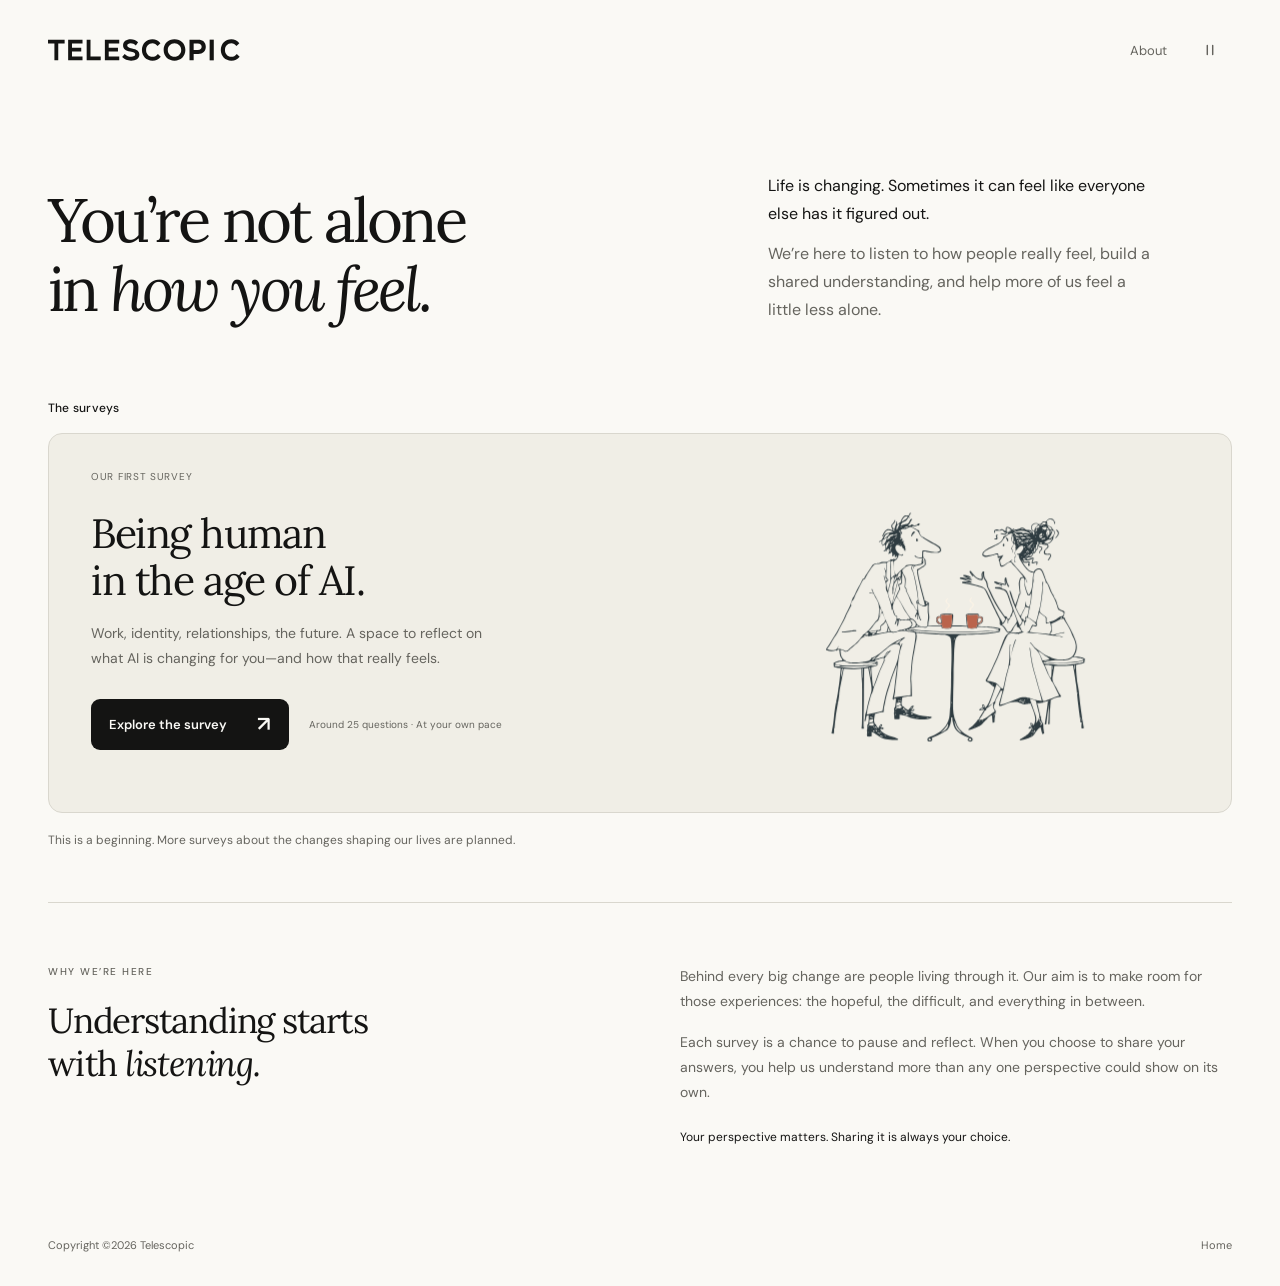
==== commit a20d4912: "Publish Life with AI questionnaire with randomized topics and private research reporting" ====
--- a/index.html
+++ b/index.html
@@ -9,11 +9,11 @@
   <link rel="preconnect" href="https://fonts.googleapis.com">
   <link rel="preconnect" href="https://fonts.gstatic.com" crossorigin>
   <link href="https://fonts.googleapis.com/css2?family=DM+Sans:wght@400;500;600;700&family=Lora:ital,wght@0,400;0,500;1,400&display=swap" rel="stylesheet">
-  <link rel="stylesheet" href="landing.css?v=11">
-  <script src="landing.js?v=11" defer></script>
-  <link rel="stylesheet" href="telescopic.css?v=11">
-  <link rel="icon" href="assets/telescopic-favicon.svg?v=11" type="image/svg+xml">
-<link rel="stylesheet" href="light.css?v=11"><link rel="stylesheet" href="finish.css?v=11"></head>
+  <link rel="stylesheet" href="landing.css?v=13">
+  <script src="landing.js?v=13" defer></script>
+  <link rel="stylesheet" href="telescopic.css?v=13">
+  <link rel="icon" href="assets/telescopic-favicon.svg?v=13" type="image/svg+xml">
+<link rel="stylesheet" href="light.css?v=13"><link rel="stylesheet" href="finish.css?v=13"></head>
 <body>
   <a class="skip-link" href="#main">Skip to content</a>
   <header class="site-header wrap">
@@ -35,7 +35,7 @@
           <div class="card-meta"><span>Our first survey</span></div>
           <h3 id="ai-title">Being human<br>in the age of AI.</h3>
           <p id="ai-description">Work, identity, relationships, the future. A space to reflect on what AI is changing for you—and how that really feels.</p>
-          <div class="card-bottom"><span class="card-cta" id="ai-cta">Explore the survey <span aria-hidden="true">↗</span></span><span id="ai-time">8–10 minutes · At your own pace</span></div>
+          <div class="card-bottom"><span class="card-cta" id="ai-cta">Explore the survey <span aria-hidden="true">↗</span></span><span id="ai-time">Around 25 questions · At your own pace</span></div>
         </div>
         <div class="card-art" aria-hidden="true"><svg xmlns="http://www.w3.org/2000/svg" viewBox="0 0 1000 1000" fill="none" aria-hidden="true" class="editorial-art"><style>.ink-scene{animation:appear .8s ease both}.ink-glow{animation:glow 6s ease-in-out infinite}.ink-steam{animation:steam 4s ease-in-out infinite}.ink-rain{animation:rain 2.6s ease-in-out infinite}.ink-needle{transform-origin:756px 631px;animation:needle 12s ease-in-out infinite}@keyframes appear{from{opacity:0}to{opacity:1}}@keyframes glow{0%,100%{opacity:.74}50%{opacity:1}}@keyframes steam{0%,100%{opacity:.3;transform:translateY(3px)}50%{opacity:1;transform:translateY(-9px)}}@keyframes rain{0%,100%{opacity:.3;transform:translate(-2px,-4px)}55%{opacity:1;transform:translate(2px,5px)}}@keyframes needle{0%,100%{transform:rotate(-5deg)}50%{transform:rotate(5deg)}}@media(prefers-reduced-motion:reduce){*{animation:none!important}}</style><g class="ink-scene"><g class="ink-paper"><path d="M0 0 C0.7 1.8 0.7 1.8 1 4 C-0 5.9 -0 5.9 -1.5 7.8 C-3.5 10.8 -4.4 12.4 -3.8 16 C-3.7 16.5 -3.7 16.5 -3 19 C-3.7 18.7 -4.3 18.3 -5 18 C-5 17.3 -5 16.7 -5 16 C-5.7 16 -6.3 16 -7 16 C-7.1 16.3 -7.1 16.3 -7.6 18.1 C-11.2 25.7 -16.6 29.3 -24.1 32.9 C-28.9 35.4 -30.3 37.8 -32 43 C-31.7 43.3 -31.3 43.7 -31 44 C-30.1 43.5 -29.1 43.1 -28.1 42.6 C-25.1 41.3 -22.3 40.6 -19.1 40.1 C-9.6 38.2 -9.6 38.2 -6 35 C-4.2 31.9 -2.8 28.9 -1.4 25.6 C0 23 0 23 2 22.1 C4 22 4 22 6 23 C5.7 23.3 5.7 23.3 4.3 24.9 C2.3 27.4 0.9 30.1 -0.4 33 C-2.5 37.2 -4.5 40 -8 43 C-3 44.5 -3 44.5 -0 43.1 C0.6 42.7 1.3 42.3 2 41.9 C4.1 40.7 4.1 40.7 6 40 C8.9 41.3 8.9 41.3 10.3 42.3 C13.9 43.8 18.2 42.6 22 42 C22 41.3 22 40.7 22 40 C27.6 37 27.6 37 31 37 C30.3 39.3 29.7 41.6 29 44 C28.4 43.8 27.8 43.6 27.2 43.4 C24.6 42.9 23.8 43.3 21.5 44.4 C16.1 46.7 10.7 46.3 5 46 C5 46.7 5 47.3 5 48 C5.7 48.2 6.4 48.5 7.1 48.8 C10.4 50.2 13.4 52 16.4 53.9 C17.5 54.6 18.6 55.3 19.7 56 C20.3 56.4 20.8 56.7 21.4 57.1 C23 58 24.6 58.7 26.3 59.5 C29 61 29 61 29.8 62.9 C29.8 63.3 29.8 63.3 30 65.1 C30.9 70.6 33.3 74.8 37 79 C39.3 80.5 39.3 80.5 42 82 C43 82.6 43.9 83.1 45 83.7 C46.1 84.3 47.2 84.9 48.2 85.6 C54.3 89 60.3 92.5 66.3 96.1 C70.2 98.4 74.1 100.6 78 102.8 C98.5 114.1 98.5 114.1 101.9 122.2 C102.6 125.1 102.6 127 101.1 129.6 C98 132.9 95.2 133.8 90.8 134.2 C78.6 134.5 67.1 133.9 55.1 131.3 C47.1 129.6 47.1 129.6 43 131 C42.2 147.8 42.2 147.8 47 154 C47.5 154.4 48 154.9 48.5 155.3 C51.2 158.3 50.7 162.1 50.9 165.9 C51 166.3 51 166.3 51.1 168.4 C51.2 169.2 51.2 170 51.3 170.8 C51.3 171.5 51.4 172.2 51.4 172.9 C50.7 176.7 47.8 178.4 44.8 180.5 C44.1 181 43.3 181.5 42.6 181.9 C41.7 182.5 40.9 183 40 183.5 C39.2 184 38.3 184.6 37.4 185.1 C35.7 186.2 34 187.3 32.3 188.3 C31.6 188.8 30.8 189.3 30 189.7 C28.3 190.8 26.7 191.9 25 193 C25.5 200.4 26.5 207.7 28 215 C28.1 215.5 28.1 215.5 28.6 218.2 C32.4 236.3 37.3 254.1 42.1 271.9 C42.2 272.2 42.2 272.2 42.6 273.8 C43.4 276.6 44.2 279.4 45 282.3 C45.2 283.3 45.5 284.2 45.8 285.2 C46 286.1 46.3 287 46.5 287.8 C47 290 47 290 47 293 C47.7 293.2 48.4 293.5 49.1 293.8 C51.4 294.7 53.1 295.7 55.1 297.1 C58 299 58 299 61 300 C62 302.4 62 303.8 61.5 306.3 C60.6 311.2 60.8 316.2 60.8 321.1 C60.8 322.2 60.8 323.3 60.8 324.4 C60.8 330.6 61.3 336.4 62.6 342.5 C63.7 348.9 62.9 354.8 61.5 361.1 C60.6 365 59.9 368.8 60 372.9 C60 376 60 376 59 378 C59.3 378 59.3 378 61 377.8 C70 376.9 78.8 376.9 87.8 376.9 C89.2 376.9 90.7 376.9 92.2 377 C95.8 377 99.4 377 103 377 C103 376.3 103 375.7 103 375 C102.4 374.8 101.8 374.7 101.2 374.5 C95.3 372.7 91.3 370.7 87.2 365.9 C85.4 361.6 85.2 357.6 86 353 C87.2 350.3 88.6 348.6 91 347 C94.6 345.8 97.4 345.8 101 347 C100.7 344.7 100.3 342.4 100 340 C106.2 336.9 114.7 337.8 121.4 337.9 C122.3 337.9 123.2 337.9 124.1 337.9 C130.1 337.9 136 338.3 142 339 C143.2 342.5 142.9 345.3 142.5 348.9 C142.4 349.6 142.3 350.3 142.3 351 C142.1 352.4 142 353.8 141.8 355.3 C141.6 357.4 141.4 359.6 141.2 361.8 C141.1 363.2 140.9 364.5 140.8 365.9 C140.7 366.6 140.7 367.2 140.6 367.9 C140.3 371 139.9 374 139 377 C139.3 377 139.3 377 140.9 377 C157 376.9 172.9 377.2 189 378 C188.7 377 188.3 376 188 375 C187.7 372.4 187.4 369.9 187.2 367.3 C187.1 366.6 187 365.8 187 365.1 C186.8 363.5 186.7 361.9 186.5 360.4 C186.3 357.9 186.1 355.5 185.8 353.1 C185.7 351.6 185.6 350.1 185.4 348.5 C185.4 347.8 185.3 347.1 185.2 346.3 C185.1 344.6 185 342.8 185 341 C188.9 337.1 196 337.8 201.4 337.8 C201.7 337.8 201.7 337.8 203.4 337.8 C204.8 337.8 206.2 337.8 207.6 337.8 C209.8 337.8 211.9 337.8 214.1 337.8 C215.4 337.8 216.8 337.8 218.2 337.8 C218.5 337.8 218.5 337.8 220.1 337.7 C223.3 337.8 225.6 337.8 228 340 C227.7 342.3 227.3 344.6 227 347 C227.7 346.7 228.3 346.3 229 346 C233.4 345.6 235.1 345.4 238.9 347.9 C241.8 350.8 242.2 352.6 242.4 356.6 C242.4 361.6 241.2 364.4 238.1 368.2 C234.8 371 231.2 372.8 227.3 374.7 C225 376 225 376 224 379 C224.5 379 224.5 379 227 379.1 C260.1 380.7 260.1 380.7 275.6 382.4 C276.1 382.5 276.1 382.5 278.6 382.8 C285.5 383.6 292.4 384.7 299 387 C300 389 300 389 299.4 391.2 C299.2 392 298.9 392.8 298.6 393.6 C298.3 394.4 298 395.3 297.7 396.1 C297.6 396.4 297.6 396.4 297 398 C272.2 403.9 246.9 405.8 221.5 406.8 C220.6 406.8 219.8 406.8 219 406.9 C210.5 407.2 202.1 407.5 193.7 407.7 C190.5 407.8 187.3 407.9 184.1 408 C182.5 408.1 181 408.1 179.5 408.1 C161.5 408.5 161.5 408.5 154.6 415.4 C150.7 421.7 149.3 426.8 148.4 434.1 C148.3 435 148.1 435.9 148 436.8 C146.2 450.2 145.8 463.5 145.5 477 C145.4 480.5 145.4 484 145.3 487.5 C145.3 488.4 145.2 489.2 145.2 490.1 C145.1 496.2 144.8 502.2 144.5 508.2 C143.9 518.1 143.9 527.9 144 537.8 C144.1 547.9 143.9 557.9 143.6 568 C143 586.1 142.6 604.3 142.4 622.5 C142.4 627.1 142.3 631.7 142.2 636.3 C141.6 660.4 143.3 679.8 153 702 C154.1 704.6 155.1 707.3 156.1 710 C158.2 714.9 161.7 718.8 165 723 C165.6 723.8 166.2 724.6 166.8 725.4 C174.9 735.2 186.4 741.8 197.7 747.3 C198.6 747.7 199.5 748.2 200.4 748.6 C200.8 748.8 200.8 748.8 202.9 749.8 C205.1 751 205.9 751.8 207 754 C207.5 759.2 207.5 759.2 205.8 761.8 C203.4 763.4 201.9 763.9 199 764 C196.4 763.4 194.2 762.5 192 761 C190.9 758.5 190.9 758.5 191 756 C192.5 754 193.7 753.1 196 752 C195.4 751.7 194.7 751.4 194.1 751.1 C170.5 740.2 170.5 740.2 161 733 C160.7 732.8 160.7 732.8 159 731.6 C146.6 722.1 142.4 705.7 140 691 C139.8 688.3 139.8 685.7 140 683 C138.7 683 137.4 683 136 683 C136 683.5 136 684.1 136.1 684.6 C136.4 697.9 132.2 713.4 124 724 C121.1 726.5 118 728.4 114.6 730.1 C112.9 731 111.3 732 109.6 733 C97.3 740.4 84.1 746.1 71 752 C71.3 752.4 71.7 752.9 72 753.3 C73 755 73 755 72.8 757.5 C71.9 760.3 71.2 761.2 69 763 C66.8 763.4 66.8 763.4 64.5 763.4 C63.7 763.4 63 763.4 62.2 763.4 C59.5 762.9 58.6 762.2 57 760 C57 754 57 754 59.9 751 C63.9 748.1 68.5 746.5 73.1 744.7 C93.8 736 111 724.3 121.8 704.1 C122.2 703.2 122.7 702.4 123.2 701.5 C129 690.7 130.6 681.5 131.1 669.4 C131.2 667.3 131.3 665.2 131.5 663.1 C131.5 661.9 131.6 660.6 131.7 659.3 C131.8 655.8 132.2 652.3 132.8 648.8 C133.2 645.4 133.2 642 133.3 638.6 C133.3 638.2 133.3 638.2 133.3 636.2 C133.4 633.7 133.4 631.1 133.5 628.6 C133.6 625.3 133.6 622 133.7 618.7 C133.7 618.3 133.7 618.3 133.8 616.2 C133.9 611.3 134.2 606.3 134.5 601.4 C135.5 587 135.3 572.5 135.5 558.1 C135.6 552.1 135.6 546.1 135.7 540.1 C135.7 539.8 135.7 539.8 135.7 537.9 C135.9 527 136.2 516.2 136.7 505.3 C137.1 495.2 137.2 485.2 137.2 475.1 C137.2 474.2 137.2 473.4 137.2 472.4 C137.2 460.8 136.9 449.1 136.2 437.4 C136.2 436.9 136.2 436.9 136 434 C134.8 418.1 134.8 418.1 129.3 413.1 C123.2 408.9 116.9 407.6 109.6 407.4 C108.8 407.4 108 407.4 107.1 407.3 C105.4 407.3 103.6 407.2 101.9 407.1 C97.1 407 92.3 406.8 87.6 406.6 C87.1 406.6 87.1 406.6 84.5 406.5 C70 405.8 55.6 404.5 41.1 403.3 C40.1 403.2 39.1 403.1 38 403.1 C36.1 402.9 34.1 402.7 32.2 402.6 C27.8 402.2 23.4 401.9 19 402 C19.4 402.7 19.7 403.5 20.1 404.2 C23.5 414.8 18.5 430 16.8 440.6 C16.4 442.6 16.1 444.5 15.8 446.4 C14.1 456.8 12.3 467.1 10.2 477.4 C8.1 487.9 6.8 498.3 6 509 C6 509.6 5.9 510.1 5.9 510.7 C5.5 516.4 5.1 522.1 4.7 527.8 C4.3 533.9 3.8 539.9 3.2 545.9 C2.6 552.1 2.9 558.4 3.5 564.6 C4.1 573 4.4 581.5 4.6 590 C4.6 592.8 4.7 595.6 4.8 598.3 C4.8 600.1 4.9 601.8 4.9 603.6 C4.9 604.4 5 605.3 5 606.1 C5 606.9 5 607.6 5 608.4 C5.1 609.1 5.1 609.8 5.1 610.4 C5 612 5 612 4 613 C2.6 613 1.1 612.9 -0.3 612.8 C-9.4 612.7 -18.2 615.1 -27 617 C-30.3 639.3 -30.3 639.3 -26 646 C-23.4 647.4 -23.4 647.4 -21 648 C-20.3 649.3 -19.6 650.7 -19 652 C-17.7 652.7 -16.3 653.4 -15 654 C-13.6 654.9 -12.2 655.7 -10.8 656.6 C-10 657.1 -9.3 657.5 -8.6 658 C-8.1 658.3 -7.5 658.7 -7 659 C-6.5 658.3 -6 657.7 -5.4 657 C-3.5 654.6 -1.5 652.2 0.5 649.8 C1.1 649.1 1.6 648.5 2.2 647.8 C5 645 7 644 11 644 C10.7 649.4 7.5 652.2 4 656 C7 656 9.9 656 13 656 C13 657.3 13 658.6 13 660 C8.5 662.5 5.1 663.4 0 664 C18.9 674.5 35.5 679.2 57.1 679.6 C62.2 679.7 66.3 680 71 682 C70.7 683 70.3 684 70 685 C50.1 693.9 19.1 690.3 -1 684 C-2.9 683.2 -4.8 682.4 -6.8 681.6 C-11.5 679.5 -16.3 678 -21.3 676.8 C-22 676.6 -22.6 676.4 -23.3 676.3 C-27.5 675.3 -31.7 674.6 -36 674 C-36 678.6 -36 683.2 -36 688 C-39.5 689.2 -42.6 689.1 -46.2 689.1 C-46.8 689.1 -47.5 689.1 -48.2 689 C-49.8 689 -51.4 689 -53 689 C-54.2 684.9 -54 681 -53.9 676.8 C-54 674 -54 674 -54.6 671.3 C-55 669 -55 669 -54 667 C-54 663.8 -54.1 660.7 -54.2 657.5 C-54.2 656.8 -54.2 656.2 -54.3 655.5 C-54.3 654.9 -54.3 654.3 -54.3 653.7 C-54 652 -54 652 -52.5 650.7 C-50.3 648.2 -50.4 646.1 -50 642.9 C-50 642.3 -49.9 641.7 -49.8 641.1 C-49.7 639.8 -49.6 638.6 -49.4 637.3 C-49.3 635.4 -49 633.5 -48.8 631.6 C-47.8 622.3 -47.8 622.3 -49 620 C-51 620.3 -53 620.7 -55 621 C-55 622 -55 623 -55 624 C-56.3 623.7 -57.6 623.3 -59 623 C-59.1 620.3 -58.9 618 -58.2 615.4 C-58 614.7 -57.9 614 -57.7 613.3 C-57.5 612.6 -57.3 611.8 -57.2 611 C-55 601.8 -53.8 592.5 -52.8 583.1 C-52.4 578.3 -51.8 573.5 -51.3 568.7 C-51.2 567.7 -51.1 566.8 -51 565.8 C-49.7 554 -48.2 542.4 -46.6 530.7 C-45.5 522.5 -44.6 514.3 -44 506 C-61.4 551 -61.4 551 -68 573.5 C-69.3 577.9 -70.7 582.2 -72.3 586.5 C-78.1 602.9 -81.9 619.3 -84.9 636.4 C-85.7 640.4 -86.5 644.2 -87.6 648.1 C-88.3 651.4 -88.4 654.6 -88.6 657.9 C-88.9 664.9 -88.9 664.9 -90 666 C-91.7 666.1 -93.4 666.2 -95.1 666.2 C-103.1 666.8 -110.4 669.4 -118 672 C-118.5 674.7 -119 677.4 -119.5 680.1 C-119.6 680.8 -119.8 681.6 -119.9 682.3 C-121.1 688.7 -121.8 694.6 -119.7 700.8 C-119.4 701.6 -119.2 702.3 -118.9 703.1 C-117.9 705.2 -117 705.8 -115 707 C-114.3 708.5 -113.5 709.9 -112.8 711.4 C-111.2 714.6 -109.2 717.4 -106 719 C-105.8 718.2 -105.6 717.3 -105.4 716.4 C-104 712.2 -101 709.2 -98 706 C-96.7 706.3 -95.4 706.7 -94 707 C-95.9 714.1 -95.9 714.1 -98 717 C-97.5 717 -97.5 717 -95.2 716.8 C-92 717 -92 717 -90.1 718.5 C-89.8 719 -89.4 719.5 -89 720 C-90.7 722 -91.6 722.9 -94.3 723.5 C-95.1 723.6 -95.9 723.6 -96.7 723.7 C-97.5 723.8 -98.3 723.8 -99.1 723.9 C-99.8 723.9 -100.4 724 -101 724 C-97.6 728.9 -93.5 732.3 -88.6 735.7 C-88.1 736.1 -87.6 736.4 -87 736.8 C-79.7 741.8 -72.3 744.7 -63.8 746.9 C-55.9 749.1 -48.4 751.5 -41 755 C-41.3 756 -41.7 757 -42 758 C-62 759.1 -90.4 757.9 -106.6 744.9 C-109.5 742.6 -112.5 740.7 -115.7 738.8 C-116.2 738.4 -116.7 738.1 -117.3 737.8 C-121 735.4 -124.9 733.7 -129 732 C-129 736.6 -129 741.2 -129 746 C-132.3 747.1 -134.7 747.1 -138.2 747.1 C-139.3 747.1 -140.4 747 -141.5 747 C-142.3 747 -143.1 747 -144 747 C-145.1 743.6 -144.9 741.7 -144.5 738.2 C-144.1 733.8 -144.1 730.3 -145 726 C-144.7 725 -144.3 724 -144 723 C-143.9 721.8 -143.8 720.5 -143.8 719.2 C-143.7 718.9 -143.7 718.9 -143.7 717.1 C-143.6 715.6 -143.5 714.1 -143.5 712.6 C-143.4 711.9 -143.4 711.2 -143.4 710.5 C-143.4 710.2 -143.4 710.2 -143.3 708.5 C-143.3 708.3 -143.3 708.3 -143 707 C-142.3 706.7 -141.7 706.3 -141 706 C-137.8 697.1 -138.8 685.3 -139 676 C-141.3 676.7 -143.6 677.3 -146 678 C-146.2 679 -146.4 680.1 -146.6 681.2 C-146.9 682.6 -147.2 683.9 -147.4 685.3 C-147.5 685.7 -147.5 685.7 -147.8 687.4 C-148 688.1 -148.1 688.7 -148.2 689.4 C-148.4 690 -148.5 690.7 -148.6 691.3 C-149 693 -149 693 -150 696 C-151 695.7 -152 695.3 -153 695 C-152.9 694.6 -152.9 694.6 -152.6 692.8 C-152.4 691.8 -152.2 690.8 -152 689.8 C-151.8 688.8 -151.6 687.9 -151.4 686.9 C-151 684.2 -150.9 681.7 -151 679 C-151 675.7 -150.2 673.4 -149.2 670.2 C-147.7 665.5 -146.4 660.8 -145.4 655.9 C-145.3 655.3 -145.2 654.7 -145.1 654.1 C-144.8 652.8 -144.5 651.6 -144.3 650.3 C-141.4 636 -137.6 622 -133.3 608.1 C-133.1 607.4 -132.9 606.7 -132.7 606 C-132.3 604.7 -131.9 603.4 -131.5 602.2 C-129.1 594.5 -128.9 587.7 -129.9 579.8 C-130.1 578.8 -130.2 577.7 -130.3 576.7 C-132.1 562.9 -134.7 549.3 -137.3 535.6 C-137.5 534.7 -137.7 533.8 -137.8 532.8 C-138.2 531 -138.5 529.2 -138.9 527.4 C-138.9 527 -138.9 527 -139.3 525 C-139.4 524.3 -139.6 523.6 -139.7 522.9 C-140 521 -140 521 -140 518 C-144.6 518.7 -149.2 519.3 -154 520 C-154.7 546.8 -155.1 573.6 -155 600.4 C-155 618.1 -155 635.7 -155.5 653.4 C-155.9 667.2 -156.1 680.9 -156.1 694.7 C-156.1 695.5 -156.1 696.2 -156.1 697 C-156.2 711.6 -156.2 711.6 -155.1 718.5 C-155.1 719 -155 719.5 -155 720 C-156 721 -156 721 -159.1 721.1 C-160 721 -161 721 -162 721 C-163.2 717.5 -162.7 716.5 -162 713 C-161.7 709.7 -161.6 706.3 -161.4 703 C-161.4 702 -161.4 700.9 -161.3 699.9 C-160.9 687.8 -160.8 675.7 -160.8 663.5 C-160.8 661.5 -160.8 659.6 -160.8 657.6 C-160.8 650.7 -160.8 643.7 -160.8 636.8 C-160.8 630.4 -160.8 624 -160.8 617.6 C-160.8 612.1 -160.8 606.5 -160.8 601 C-160.8 597.7 -160.8 594.4 -160.8 591.1 C-160.7 575.6 -161.2 560.4 -162.6 544.9 C-163.2 537 -163.2 529 -163 521 C-163.7 521.1 -164.4 521.1 -165 521.2 C-173.1 522 -181.1 522.2 -189.2 522.1 C-191.4 522.1 -193.5 522.1 -195.6 522.1 C-204.5 522.1 -213.2 521.8 -222 521 C-222.1 521.3 -222.1 521.3 -222.3 522.8 C-223.3 528.5 -224.4 534.2 -225.6 539.9 C-235.3 589.5 -235.3 589.5 -237.2 608.8 C-238.4 620.2 -240.6 631.3 -242.8 642.5 C-246.8 663.1 -249.7 683.5 -251.6 704.3 C-251.7 705.3 -251.8 706.2 -251.9 707.3 C-252 709.1 -252.2 710.9 -252.4 712.8 C-252.4 713.6 -252.5 714.4 -252.6 715.2 C-252.6 715.6 -252.6 715.6 -252.8 717.4 C-253 719 -253 719 -254 720 C-254.2 721.6 -254.2 721.6 -254.2 723.5 C-254.3 724.2 -254.3 724.9 -254.3 725.7 C-254.4 727.2 -254.5 728.7 -254.5 730.2 C-254.5 730.5 -254.5 730.5 -254.6 732.3 C-254.6 733 -254.7 733.6 -254.7 734.3 C-255 736 -255 736 -257 738 C-260.1 737.6 -260.1 737.6 -263 737 C-262.9 736.3 -262.7 735.6 -262.6 734.8 C-261.8 731.1 -261.2 727.3 -260.6 723.5 C-260.2 721.2 -259.8 718.8 -259.3 716.5 C-257.6 707.6 -256.5 698.7 -255.6 689.7 C-253.2 664.8 -249.9 640.2 -244.4 615.8 C-242.8 608.3 -241.6 601 -240.8 593.5 C-240.2 588.5 -239.4 583.5 -238.5 578.6 C-236.5 566.8 -235.5 554.8 -234.3 542.9 C-234.1 540.5 -233.9 538.2 -233.6 535.9 C-233.1 530.3 -232.5 524.6 -232 519 C-232.9 518.9 -233.7 518.9 -234.6 518.8 C-235.8 518.8 -237 518.7 -238.1 518.6 C-239.3 518.5 -240.4 518.4 -241.6 518.4 C-246.3 517.9 -250.5 516.5 -255 515 C-255.3 510.7 -255.7 506.4 -256 502 C-251.3 499.2 -247.2 497.6 -242 496 C-241.4 495.8 -240.8 495.6 -240.1 495.4 C-235.8 494.1 -231.5 493.4 -227 493 C-227 488.8 -229.1 486.8 -231.5 483.5 C-234.9 477.8 -235.4 471.5 -236.1 465.1 C-236.2 464.3 -236.3 463.5 -236.4 462.7 C-236.6 460.8 -236.8 458.9 -237 457 C-238.1 457.3 -239.3 457.6 -240.4 457.9 C-241.1 458 -241.7 458.2 -242.4 458.4 C-244 459 -244 459 -245 461 C-245.7 461 -246.3 461 -247 461 C-247 460.3 -247 459.7 -247 459 C-247.6 459.2 -248.1 459.4 -248.7 459.7 C-259.1 463.3 -269.2 463.6 -279.3 458.9 C-279.9 458.6 -280.4 458.3 -281 458 C-280.5 454 -279.4 451.9 -276.8 448.8 C-273 444.2 -270 439.3 -267 434.1 C-266 432.4 -264.9 430.6 -263.9 428.8 C-263.4 428 -262.9 427.1 -262.4 426.3 C-259.1 420.8 -255.7 415.5 -252.1 410.2 C-247.9 404.3 -244.5 398.2 -241.3 391.6 C-238.4 385.6 -235.2 379.7 -231.9 373.9 C-225.6 362.3 -219.6 350.8 -214.8 338.5 C-212.7 333.4 -210.2 328.6 -207.6 323.8 C-203 315.6 -199.9 307 -196.8 298.2 C-195.6 294.6 -194.3 291.1 -193 287.6 C-192.7 286.8 -192.4 286 -192 285.2 C-190.9 282.9 -189.6 281.1 -188 279 C-187.2 277.4 -186.4 275.8 -185.6 274.1 C-185.4 273.7 -185.4 273.7 -184.3 271.3 C-183.8 270.3 -183.4 269.3 -182.9 268.2 C-179.3 260.6 -175.6 253.2 -171.4 245.9 C-169.2 242.3 -167.3 238.6 -165.4 234.8 C-165.1 234.4 -165.1 234.4 -164 232.2 C-163.1 230.5 -162.3 228.8 -161.4 227 C-161.1 226.3 -160.7 225.5 -160.3 224.7 C-159.9 224 -159.6 223.3 -159.2 222.6 C-157.7 220.6 -156.5 220.5 -154 220 C-153 217.9 -153 217.9 -152 215 C-150.6 212.5 -149 210.1 -147.5 207.6 C-147.1 206.9 -146.6 206.2 -146.2 205.5 C-141.9 198.8 -137.6 192.2 -133.1 185.7 C-132.1 184.1 -131 182.5 -130 180.9 C-129.4 180.1 -128.8 179.2 -128.2 178.2 C-127.7 177.5 -127.2 176.7 -126.7 176 C-122.6 171.1 -118.2 170.5 -112.2 170.1 C-107.6 169.6 -103.7 169.2 -99.5 166.9 C-95.3 164.6 -91.7 164.9 -87.1 165.1 C-79.3 165.4 -74.4 163.8 -68 159 C-67.5 158.4 -66.9 157.9 -66.4 157.3 C-65.9 156.9 -65.5 156.4 -65 156 C-63 156.3 -61 156.6 -59 157 C-58.5 156.7 -58.1 156.3 -57.6 156 C-56 155 -56 155 -54.4 155.3 C-54.1 155.3 -54.1 155.3 -52.6 155.7 C-50.7 156 -50.7 156 -49 156 C-46.6 153.9 -46.6 153.9 -45 151 C-44.8 147.7 -44.8 147.7 -45 145 C-45.7 145 -46.3 145 -47 145 C-47.7 146.3 -48.3 147.6 -49 149 C-50 149 -51 149 -52 149 C-51.7 146.7 -51.3 144.4 -51 142 C-52 142 -53 142 -54 142 C-54.3 140.4 -54.7 138.7 -55 137 C-54.9 137.9 -54.8 138.9 -54.8 139.8 C-55 143 -55 143 -57 144.9 C-57.7 145.2 -58.3 145.6 -59 146 C-59.7 145.7 -60.3 145.3 -61 145 C-60.9 144.7 -60.9 144.7 -60.7 143.4 C-60 139.6 -59.7 137.6 -61.4 134 C-62 133.3 -62.5 132.7 -63 132 C-63.5 132.6 -64.1 133.2 -64.6 133.9 C-67.3 136.3 -69.6 137.1 -73 138 C-73.3 137 -73.7 136 -74 135 C-73 135 -72 135 -71 135 C-71.3 130.1 -71.7 125.1 -72 120 C-78 124 -78 124 -80 127 C-79.7 128 -79.3 129 -79 130 C-80 129.7 -81 129.3 -82 129 C-82 128.3 -82 127.7 -82 127 C-82.8 127.5 -83.6 128 -84.4 128.5 C-87 130 -87 130 -89 130 C-89 129.3 -89 128.7 -89 128 C-85.5 125 -85.5 125 -83 125 C-83.1 122.7 -83.2 120.5 -83.4 118.2 C-83.4 117.9 -83.4 117.9 -83.5 116.3 C-83.7 112.8 -84.1 110 -86 107 C-88 108.7 -90 110.3 -92 112 C-94.9 108.8 -95.7 106.3 -96 102 C-95.8 99.6 -95.4 97.4 -95 95 C-98 96.3 -100.9 97.6 -104 99 C-104.3 98.3 -104.7 97.7 -105 97 C-104.5 96.8 -103.9 96.5 -103.4 96.3 C-103 96.1 -103 96.1 -101.2 95.2 C-100.5 94.9 -99.8 94.6 -99 94.3 C-94 91.2 -92.1 85.3 -89.8 80.1 C-87.4 75.2 -84.8 72.1 -79.6 70 C-78.8 69.8 -78 69.6 -77.1 69.4 C-76.3 69.1 -75.4 68.9 -74.5 68.7 C-73.7 68.4 -72.8 68.2 -72 68 C-70.8 67.6 -69.6 67.3 -68.4 66.9 C-64.6 65.9 -60.9 65.4 -57 65 C-59 64 -61 62.9 -63.1 61.9 C-63.6 61.6 -64.2 61.3 -64.8 61 C-69.3 58.8 -72.1 58.7 -77 60 C-82.5 62.2 -84.5 66.7 -87.2 71.7 C-88 73.3 -88.9 74.8 -89.8 76.4 C-90 76.7 -90 76.7 -90.9 78.5 C-91.3 79 -91.6 79.5 -92 80 C-92.7 80 -93.3 80 -94 80 C-91 72 -87 62.2 -79.4 57.6 C-75.4 55.8 -72.2 55.6 -68 57 C-67.2 57.2 -66.4 57.5 -65.6 57.8 C-63.4 58.5 -61.2 59.2 -59 60 C-59.3 58.9 -59.6 57.8 -59.9 56.6 C-60 56 -60.2 55.4 -60.4 54.7 C-61 53 -61 53 -63 51 C-63.7 47.9 -63.7 45.1 -63 42 C-61.5 39.8 -59.7 38 -57.8 36.1 C-54.9 32.8 -53.5 29 -52 25 C-51.3 25.3 -50.7 25.7 -50 26 C-52.8 35.9 -52.8 35.9 -57 39 C-57.7 39 -58.3 39 -59 39 C-60.1 42.4 -60.7 45.5 -60 49 C-58.5 51.1 -57 52.3 -55 54 C-54.3 54.7 -53.7 55.3 -53 56 C-53 55.7 -53 55.7 -52.7 54.4 C-51.8 50 -50.7 46 -48.9 41.9 C-47.1 37.6 -46.6 34.6 -47 30 C-46.3 30 -45.7 30 -45 30 C-44.7 33.3 -44.3 36.6 -44 40 C-42.7 39.1 -41.5 38.1 -40.2 37.1 C-36.2 34.1 -36.2 34.1 -34.3 33.1 C-32.4 31.5 -32 29.8 -31.2 27.4 C-28.7 20.8 -25 15.5 -19.6 10.9 C-15 9.3 -10.6 9.5 -6 11 C-5.9 10.6 -5.9 10.6 -5.2 8.9 C-3.8 5.6 -2.1 2.9 0 0 Z M-25.7 22.4 C-26.9 24.6 -28.1 26.6 -29 29 C-28.7 29.7 -28.3 30.3 -28 31 C-12.6 20.9 -12.6 20.9 -9 15 C-9 14.3 -9 13.7 -9 13 C-16.9 11.8 -21.3 16 -25.7 22.4 Z M-43 42 C-46.6 47.2 -46.3 51.9 -46 58 C-43.3 56.6 -43.2 55.3 -42.1 52.5 C-40.2 47.6 -38.2 42.8 -36 38 C-39.3 38 -40.7 39.8 -43 42 Z M-31 47 C-31.3 47.5 -31.3 47.5 -33 50 C-31.4 49.3 -29.7 48.7 -28 48 C-29 47.7 -30 47.3 -31 47 Z M-15.6 47.9 C-16.4 48.2 -17.2 48.6 -18 48.9 C-20 50 -20 50 -21 52 C-19.4 51.5 -17.8 51 -16.2 50.6 C-15.3 50.3 -14.4 50 -13.5 49.8 C-11.6 49.2 -9.8 48.6 -8 48 C-8.3 47.3 -8.7 46.7 -9 46 C-11.6 46 -13.2 46.8 -15.6 47.9 Z M-7 50.9 C-12.2 54.3 -15.3 55.1 -21.4 54.8 C-26.6 54.7 -29.1 55.6 -33 59 C-31.9 61.4 -30.8 63.2 -29.1 65.2 C-28 68 -28 68 -28.7 70 C-29.7 72.1 -30.8 74 -32 76 C-33 78 -33 78 -32.4 81.4 C-31.9 84.3 -31.9 84.8 -33.4 87.4 C-34 88 -34.5 88.5 -35 89 C-34.7 89.7 -34.3 90.3 -34 91 C-29.7 85.7 -29.7 85.7 -28 83 C-28.3 85.3 -28.7 87.6 -29 90 C-27.7 89.3 -26.4 88.7 -25 88 C-26.3 91 -27.6 93.9 -29 97 C-28.5 96.8 -28.5 96.8 -26 96 C-25.7 95.3 -25.3 94.7 -25 94 C-24.3 94 -23.7 94 -23 94 C-23 98.3 -23 102.6 -23 107 C-22 105.7 -21 104.4 -20 103 C-20 103.5 -20 103.5 -20.2 106.3 C-20.2 108.3 -20.2 108.3 -20 110 C-19.5 110.5 -19 110.9 -18.4 111.4 C-17 113 -17 113 -17 115 C-17.3 117 -17.6 119 -18 121 C-17.3 120.3 -16.7 119.7 -16 119 C-16.3 122.3 -16.7 125.6 -17 129 C-18 128.3 -19 127.7 -20 127 C-20 126 -20 125 -20 124 C-20.3 124.2 -20.3 124.2 -22 125 C-22 123.3 -22 121.7 -22 120 C-23 120 -24 120 -25 120 C-25.2 119.5 -25.4 119 -25.6 118.5 C-25.9 117.9 -26.2 117.3 -26.4 116.6 C-26.7 116 -27 115.4 -27.2 114.7 C-27.8 113.5 -28.4 112.2 -29 111 C-29.3 111.2 -29.3 111.2 -31 112 C-30.7 113 -30.3 114 -30 115 C-30.5 114.6 -31 114.2 -31.5 113.7 C-36 110.1 -39.1 107.8 -45 108 C-48.2 110 -48.9 111.6 -50 115.1 C-50.6 122 -47.1 128 -42.8 133.1 C-39.2 137.2 -36 139.9 -31 142 C-28.2 141.8 -27.3 141.3 -25.2 139.4 C-24.8 139 -24.4 138.5 -24 138 C-24.3 139.6 -24.7 141.3 -25 143 C-31.3 144.4 -31.3 144.4 -34.8 142.6 C-35.5 142 -36.3 141.5 -37 141 C-37.7 141 -38.3 141 -39 141 C-39.2 142.1 -39.4 143.3 -39.6 144.4 C-41.1 150.4 -44.1 156.2 -49.5 159.5 C-52.6 161.5 -54.2 162.8 -56 166 C-57.3 177.7 -55.1 197.3 -48.4 207.4 C-47.9 207.9 -47.5 208.5 -47 209 C-46.4 208.3 -45.9 207.6 -45.3 206.9 C-38.2 197.9 -30.8 190.3 -21.4 183.8 C-19.4 182.3 -17.6 180.9 -16 179 C-16 178.3 -16 177.7 -16 177 C-7.1 172.8 3.2 173.5 12.8 174.6 C17.1 175.1 19.8 174.6 24 173 C27.2 172.4 30.3 171.9 33.5 171.5 C36 171 36 171 37 170 C37.2 168.1 37.4 166.2 37.5 164.2 C37.8 160.4 38.2 156.8 39 153 C38.2 153 37.5 152.9 36.7 152.9 C29.6 152.5 23.2 151.7 17 148 C14.9 145.2 14.9 145.2 14 143 C15 143 16 143 17 143 C17.3 144 17.7 145 18 146 C23.8 150.8 30.9 150.7 38 150 C39.6 148.4 39.2 146.8 39.2 144.6 C39.3 144.2 39.3 144.2 39.3 141.9 C39.4 140 39.5 138.1 39.5 136.2 C39.6 135.3 39.6 134.5 39.6 133.5 C39.6 133.1 39.6 133.1 39.7 131 C40 129 40 129 42 127 C48.7 126.5 54.9 127.8 61.5 129 C87.8 133.6 87.8 133.6 98 128 C99 125 99 125 98.2 122.3 C93.8 114.3 83.5 109.3 75.8 105.2 C73 103.7 70.3 102.2 67.6 100.7 C67 100.4 66.5 100.1 65.9 99.8 C60.3 96.6 54.8 93.4 49.4 90 C49 89.7 49 89.7 46.8 88.4 C38.7 83.4 32.9 79 28.8 70.2 C28.1 68.8 27.5 67.5 26.8 66.2 C26.5 65.6 26.2 65 26 64.4 C25 63 25 63 22 62 C22 61.3 22 60.7 22 60 C18.5 57.4 14.7 55.2 11 53 C10.1 52.5 9.3 52 8.4 51.4 C2.1 47.7 -0.6 46.8 -7 50.9 Z M-12 50 C-12.7 50.7 -13.3 51.3 -14 52 C-12.4 51.7 -10.7 51.3 -9 51 C-10 50.7 -11 50.3 -12 50 Z M-58 55 C-57.2 57.9 -57.2 57.9 -56 61 C-55 61.3 -54 61.7 -53 62 C-53.2 59.6 -53.2 59.6 -54 57 C-56.1 55.7 -56.1 55.7 -58 55 Z M-51 61 C-50 63 -50 63 -50 63 Z M-38 62 C-38 63 -38 64 -38 65 C-37 65.2 -37 65.2 -32 66 C-33.3 64 -33.3 64 -35 62 C-36 62 -37 62 -38 62 Z M-35 68 C-34.7 68.2 -34.7 68.2 -33 69 C-33 69.7 -33 70.3 -33 71 C-32.3 71 -31.7 71 -31 71 C-31 70 -31 69 -31 68 C-32.3 68 -33.6 68 -35 68 Z M-83.6 76.7 C-85.8 80.3 -87.4 84.1 -89 88 C-81.1 85.8 -74.8 78.4 -70 72 C-70 71.7 -70 71.3 -70 71 C-76.2 70.4 -79.5 72.4 -83.6 76.7 Z M-54 74 C-53.7 74.7 -53.3 75.3 -53 76 C-50 75 -47.1 74 -44 73 C-44 72.7 -44 72.3 -44 72 C-47.9 71.8 -50.5 72.4 -54 74 Z M-34 72 C-34 72.7 -34 73.3 -34 74 C-33.3 74 -32.7 74 -32 74 C-32 73.3 -32 72.7 -32 72 C-32.7 72 -33.3 72 -34 72 Z M-73 80 C-74.9 82.9 -76.3 85.6 -77 89 C-76.7 89.7 -76.3 90.3 -76 91 C-73 88.7 -70.1 86.4 -67 84 C-67.7 83.3 -68.3 82.7 -69 82 C-68.5 81.8 -68 81.6 -67.4 81.4 C-59.4 78.6 -59.4 78.6 -56 76 C-56 75 -56 74 -56 73 C-63.1 72.5 -67.7 75.4 -73 80 Z M-45 76 C-45.7 76.7 -46.3 77.3 -47 78 C-45.7 77.7 -44.4 77.3 -43 77 C-43.7 76.7 -44.3 76.3 -45 76 Z M-39 77 C-38 79 -38 79 -38 79 Z M-48.3 81.1 C-48.7 81.6 -49.2 82 -49.6 82.5 C-50 82.9 -50 82.9 -52 85 C-51.7 85.7 -51.3 86.3 -51 87 C-49 84.7 -47 82.4 -45 80 C-47 80 -47 80 -48.3 81.1 Z M-41 80 C-40 82 -40 82 -40 82 Z M-79 84 C-79.3 84.2 -79.3 84.2 -80.8 85.2 C-81.6 85.8 -82.4 86.3 -83.2 86.9 C-84 87.4 -84.8 87.9 -85.6 88.5 C-88 90 -88 90 -90.2 91 C-92 92 -92 92 -92.9 93.6 C-94.1 99 -93.9 103.6 -93 109 C-87 106.6 -84.6 101.6 -82.1 96 C-82 95.6 -82 95.6 -81.2 93.8 C-80.9 93.1 -80.5 92.4 -80.2 91.6 C-79.9 90.9 -79.6 90.2 -79.3 89.5 C-79 88.9 -78.7 88.3 -78.5 87.6 C-78 86 -78 86 -79 84 Z M-57 87 C-57.3 87.7 -57.7 88.3 -58 89 C-57.3 89 -56.7 89 -56 89 C-56.3 88.3 -56.7 87.7 -57 87 Z M-43 93 C-42 95 -42 95 -42 95 Z M-60 94 C-61.3 95.3 -62.6 96.6 -64 98 C-63.7 98.7 -63.3 99.3 -63 100 C-61.7 98.7 -60.4 97.4 -59 96 C-59.3 95.3 -59.7 94.7 -60 94 Z M-68 96 C-68.7 98 -69.3 100 -70 102 C-69.3 101.7 -68.7 101.3 -68 101 C-67.4 98.4 -67.4 98.4 -67 96 C-67.3 96 -67.7 96 -68 96 Z M-37 96 C-37 99 -37 99 -37 99 Z M-75.4 100 C-78.9 103.6 -81.1 107 -82 112 C-81.9 114.7 -81.6 117.3 -81 120 C-75.7 113.3 -72.7 105.3 -71 97 C-72.9 97 -74.1 98.8 -75.4 100 Z M-55 98 C-56.3 99.7 -57.6 101.3 -59 103 C-58.7 103.7 -58.3 104.3 -58 105 C-56.7 103.3 -55.4 101.7 -54 100 C-54.3 99.3 -54.7 98.7 -55 98 Z M-80 101 C-80.3 101.7 -80.7 102.3 -81 103 C-80.3 103 -79.7 103 -79 103 C-79.3 102.3 -79.7 101.7 -80 101 Z M-41 104 C-40.7 104.7 -40.3 105.3 -40 106 C-39.7 105.3 -39.3 104.7 -39 104 C-39.7 104 -40.3 104 -41 104 Z M-63 105 C-64.3 106.3 -65.6 107.6 -67 109 C-66.7 109.7 -66.3 110.3 -66 111 C-64.7 109.7 -63.4 108.4 -62 107 C-62.3 106.3 -62.7 105.7 -63 105 Z M-35 106 C-35 106.7 -35 107.3 -35 108 C-34.3 108 -33.7 108 -33 108 C-33 107.3 -33 106.7 -33 106 C-33.7 106 -34.3 106 -35 106 Z M-24 107 C-23 110 -23 110 -23 110 Z M-65 113 C-66 116.3 -67 119.6 -68 123 C-66.7 122.7 -65.4 122.3 -64 122 C-63.7 119 -63.3 116.1 -63 113 C-63.7 113 -64.3 113 -65 113 Z M-74 115 C-73 117 -73 117 -73 117 Z M-69 117 C-68 119 -68 119 -68 119 Z M-60 121 C-59 123 -59 123 -59 123 Z M-19 122 C-18 124 -18 124 -18 124 Z M-69 123 C-69 125.3 -69 127.6 -69 130 C-68.7 130.2 -68.7 130.2 -67 131 C-66.7 129 -66.3 127 -66 125 C-67 124.3 -68 123.7 -69 123 Z M-65 129 C-65.3 129.7 -65.7 130.3 -66 131 C-65.3 131 -64.7 131 -64 131 C-64.3 130.3 -64.7 129.7 -65 129 Z M-58 130 C-57 133 -57 133 -57 133 Z M-49 138 C-48 140 -48 140 -48 140 Z M42 151 C41.4 152.8 41.4 152.8 41 155 C41.3 155.6 41.6 156.2 42 156.8 C43.3 159.6 43.2 161.5 43.1 164.5 C43 165 43 165 43 167.3 C41.7 170.8 40.3 171.6 37.1 173.2 C33.6 174.5 30.1 175.1 26.4 175.6 C21.3 176.3 17.2 176.8 13 180 C11.3 182.6 11 183.8 11 187 C10.3 187 9.7 187 9 187 C9.3 186.1 9.3 186.1 10.6 181.8 C11 180 11 180 11 177 C7.8 178 7 178.9 5.4 181.9 C4.5 185.6 5.6 187.9 7.2 191.3 C10.4 198.4 12.2 205.6 13.9 213.1 C14.1 213.8 14.3 214.5 14.4 215.3 C17 226 19.2 236.8 21.2 247.7 C21.3 248.4 21.4 249.1 21.6 249.8 C23.1 258.3 24.2 266.8 25.2 275.4 C25.4 277.1 25.6 278.9 25.8 280.6 C26.1 284 26.4 287.3 26.7 290.7 C27.8 301.6 27.8 301.6 31 305.3 C35.2 308.3 40.8 310.9 46 311 C46.7 310.3 47.3 309.7 48 309 C47.9 307.1 47.9 307.1 47.3 304.8 C47 303.9 46.8 303 46.6 302.1 C46.3 301.1 46.1 300 45.8 299 C45.5 297.9 45.3 296.8 45 295.7 C43.2 288.6 41.3 281.4 39.4 274.3 C34.8 256.8 30.2 239.4 26.4 221.7 C26.2 220.9 26 220.2 25.9 219.4 C23.7 209.6 22 200 22 190 C22.8 189.8 23.6 189.6 24.4 189.4 C29.2 187.8 33.1 184.8 37.2 182 C38.1 181.5 38.9 180.9 39.7 180.3 C45.7 176.3 45.7 176.3 48 174 C48.1 171.4 48.1 168.9 47.9 166.3 C47.8 165.6 47.8 164.9 47.7 164.1 C47.3 158.8 46.3 155.3 43 151 C42.7 151 42.3 151 42 151 Z M-54 158 C-53 160 -53 160 -53 160 Z M-58 159 C-57.7 159.7 -57.3 160.3 -57 161 C-56.7 160.3 -56.3 159.7 -56 159 C-56.7 159 -57.3 159 -58 159 Z M40 160 C40.3 161.3 40.7 162.6 41 164 C41.3 162.7 41.7 161.4 42 160 C41.3 160 40.7 160 40 160 Z M-72 163.3 C-72.9 163.7 -73.8 164.2 -74.8 164.6 C-77 166 -77 166 -78 169 C-78.1 170.2 -78.2 171.5 -78.3 172.7 C-78.3 173.4 -78.4 174.1 -78.4 174.9 C-78.5 175.7 -78.5 176.5 -78.5 177.3 C-78.6 178.1 -78.6 178.9 -78.7 179.8 C-78.8 181.5 -78.8 183.2 -78.9 185 C-79.1 187.6 -79.2 190.2 -79.3 192.8 C-79.4 194.5 -79.5 196.2 -79.6 197.9 C-79.6 198.7 -79.7 199.5 -79.7 200.3 C-79.9 204.1 -80.1 208 -80.1 211.9 C-80.1 212.6 -80.1 213.3 -80.2 214.1 C-79.9 217.1 -78.6 218.5 -76.5 220.6 C-75.9 221.2 -75.2 221.9 -74.5 222.6 C-74 223 -73.5 223.5 -73 224 C-74.3 226.9 -75 228 -77.7 230 C-79.7 231.9 -80 232.8 -80.2 235.5 C-79.9 238.7 -79.5 241.8 -79 245 C-78.8 246.2 -78.7 247.4 -78.5 248.5 C-77.9 253.4 -77.3 257.6 -75 262 C-74 258.2 -73 254.5 -72.1 250.7 C-71.7 249.5 -71.4 248.2 -71.1 246.9 C-70.6 245.1 -70.1 243.2 -69.6 241.4 C-69.3 240.3 -69.1 239.2 -68.8 238 C-68.5 237 -68.3 236 -68 235 C-67.8 234.2 -67.6 233.4 -67.4 232.6 C-66.8 228.9 -66.9 225.2 -66.9 221.5 C-66.9 220.6 -66.9 219.8 -66.9 219 C-66.9 217.2 -66.9 215.5 -66.9 213.7 C-66.9 211.1 -66.9 208.5 -66.9 205.8 C-66.9 197.2 -67 188.6 -67.8 179.9 C-68.2 173.5 -67.3 167.3 -66 161 C-68.1 161 -70.2 162.4 -72 163.3 Z M-63.7 163.7 C-65.6 165.6 -65.7 167.6 -65.7 170.3 C-65.7 171 -65.6 171.7 -65.6 172.4 C-65.6 173.1 -65.6 173.9 -65.6 174.6 C-65.6 176.9 -65.5 179.3 -65.4 181.6 C-65.4 183.2 -65.4 184.8 -65.4 186.4 C-65.2 196.9 -64.8 207.5 -64 218 C-61.3 215.9 -58.7 213.8 -56.4 211.3 C-54 209 -54 209 -51 208 C-51.1 207.5 -51.2 207 -51.3 206.5 C-52.4 201.8 -53.5 197 -54.5 192.2 C-54.9 190.5 -55.3 188.7 -55.7 187 C-57.4 178.4 -57.6 169.7 -58 161 C-60.2 161 -61.9 162.5 -63.7 163.7 Z M-101.6 171.1 C-104.5 172.2 -106.6 172.1 -109.6 171.9 C-115.4 171.7 -118.7 173.1 -123 177 C-126 180.1 -128.5 183.5 -131 187 C-131.5 187.6 -131.9 188.3 -132.4 188.9 C-138.6 197.9 -144.4 206.9 -149.1 216.8 C-149.4 217.5 -149.7 218.1 -150.1 218.8 C-150.3 219.4 -150.6 220 -150.9 220.6 C-152.4 222.5 -153.7 222.5 -156 223 C-157.4 224.9 -158.4 226.5 -159.5 228.6 C-159.8 229.2 -160.2 229.8 -160.5 230.4 C-165.5 239.5 -170 248.9 -174.7 258.3 C-175.8 260.6 -176.9 262.8 -178.1 265.1 C-180.5 269.8 -182.8 274.4 -184.8 279.3 C-185.1 280 -185.5 280.7 -185.8 281.5 C-186.4 282.9 -186.9 284.3 -187.5 285.7 C-189.2 289.6 -190.9 292 -194 295 C-195.3 297.5 -195.3 297.5 -196.2 300.1 C-196.6 300.9 -196.9 301.8 -197.3 302.7 C-198 305 -198 305 -198 308 C-197.3 308 -196.7 308 -196 308 C-196.4 308.8 -196.9 309.7 -197.3 310.5 C-212.1 338.5 -212.1 338.5 -216.2 349.1 C-219.3 356.8 -223.2 363.8 -227.4 370.9 C-231.2 377.5 -234.5 384.2 -237.8 391.1 C-241 398.2 -244.3 404.4 -249.1 410.6 C-251.3 413.4 -253.2 416.3 -255 419.3 C-255.2 419.6 -255.2 419.6 -256 420.9 C-258.4 425 -260.8 429.1 -263.1 433.2 C-266.8 439.9 -270.9 446.1 -275.7 452.1 C-277 454 -277 454 -277 456 C-267.9 460.4 -258.4 459.9 -248.7 457.3 C-243.9 455 -242.1 450.7 -240 446 C-239.7 445.3 -239.3 444.7 -239 444 C-239.8 447.9 -241.4 451.4 -243 455 C-242.5 455 -242 454.9 -241.5 454.9 C-233.6 454.5 -225 456.3 -218.4 460.7 C-216 462 -216 462 -213.5 462 C-210.3 460.7 -208.2 458.8 -205.8 456.4 C-204.8 455.5 -203.8 454.5 -202.8 453.6 C-202.6 453.4 -202.6 453.4 -201.4 452.2 C-199.5 450.6 -197.6 449.1 -195.6 447.6 C-187.5 441.4 -180.2 434.3 -173 427.2 C-172.8 427 -172.8 427 -171.7 425.9 C-168.6 422.8 -166.4 419.6 -164 416 C-162.4 414.1 -160.8 412.3 -159.2 410.5 C-158 409 -158 409 -158 407 C-157.3 406.8 -156.7 406.6 -156 406.4 C-150.3 403.7 -145.7 398.9 -141.3 394.4 C-140.3 393.3 -139.3 392.3 -138.2 391.3 C-132.8 386.2 -128.5 380.5 -124.1 374.5 C-122.4 372.2 -120.6 370 -118.9 367.8 C-118.6 367.3 -118.6 367.3 -116.9 365.3 C-115 363 -115 363 -113.1 361.1 C-109 357.2 -107.3 353.7 -106.3 348.2 C-106.2 347.6 -106.1 346.9 -106 346.2 C-104.7 338.8 -104.4 331.5 -104.4 324 C-104.4 323.6 -104.4 323.6 -104.4 321.9 C-104.5 311.1 -105.4 302.4 -111 293 C-111.7 291.8 -112.4 290.5 -113 289.3 C-114.4 286.9 -115.8 284.5 -117.2 282.1 C-118.7 279.6 -119.7 277 -120.7 274.2 C-121.5 272.4 -121.5 272.4 -123 271 C-127.4 270 -131.5 269.9 -136 270 C-136 269 -136 268 -136 267 C-135.7 267.1 -135.7 267.1 -134.4 267.5 C-133.7 267.7 -133 267.9 -132.2 268.1 C-131.6 268.3 -130.9 268.5 -130.1 268.7 C-128 269 -128 269 -124 268 C-126 264 -128 260.1 -130 256 C-129 256 -128 256 -127 256 C-126.9 256.2 -126.9 256.2 -126.6 257.5 C-124.4 264.9 -120.8 271.3 -117.1 278 C-113.1 285.2 -109.2 292.4 -106 300 C-105.7 300.7 -105.4 301.4 -105.1 302.1 C-101.9 309.7 -98.7 317.2 -96.5 325.2 C-96 327 -96 327 -95 329 C-94.3 329 -93.7 329 -93 329 C-92.9 329.4 -92.9 329.4 -92.6 331.1 C-89.1 347.1 -80.4 362.9 -73.8 377.7 C-73.3 378.6 -72.9 379.5 -72.5 380.4 C-71.3 383 -70.2 385.5 -69 388 C-68.6 388.8 -68.3 389.6 -67.9 390.4 C-67.6 391.1 -67.2 391.8 -66.9 392.6 C-66.6 393.2 -66.3 393.8 -66 394.5 C-65 396 -65 396 -62.2 397.5 C-54.3 398.7 -44.3 397.8 -37.5 392.9 C-35.2 391.5 -32.8 391.6 -30.1 391.3 C-23.6 390.5 -17.6 388.9 -11.5 386.8 C-10.7 386.5 -9.8 386.3 -8.9 386 C-3.1 384 0.6 381.3 4 376 C5 373 5 373 4.1 370.6 C3.7 369.8 3.2 368.9 2.8 368 C2.3 367.1 1.9 366.3 1.4 365.4 C-0.3 362.5 -1.6 360.4 -4.9 359.5 C-9.9 359 -14.6 359.1 -19.6 359.7 C-21.9 360 -24 360 -26.3 360 C-29.3 360 -32.1 360.3 -35 361 C-35.3 359.7 -35.7 358.4 -36 357 C-36.7 357 -37.3 357 -38 357 C-38.1 357.9 -38.2 358.9 -38.3 359.8 C-39.9 372.5 -39.9 372.5 -43 378 C-43.7 378.3 -44.3 378.7 -45 379 C-44 373.4 -43 367.8 -42 362 C-42.7 362 -43.3 362 -44 362 C-46 365.6 -48 369.3 -50 373 C-50.7 373 -51.3 373 -52 373 C-51.3 369 -50 365.4 -48.5 361.6 C-46.7 357.1 -45.3 352.9 -45 348 C-45.5 347.8 -46.1 347.5 -46.6 347.3 C-51.2 344.9 -53.5 342.8 -55.3 337.9 C-55.9 336 -56.5 334.1 -57 332.2 C-57.3 331.2 -57.6 330.2 -57.9 329.2 C-58.6 326.8 -59.3 324.4 -60 322 C-60.7 323.3 -61.3 324.6 -62 326 C-62 325.5 -62 325.5 -62.3 323.1 C-63.5 311.3 -66.2 300.2 -70.5 289.1 C-72.6 283.6 -73.8 277.8 -75.1 272 C-75.3 271.1 -75.5 270.3 -75.7 269.4 C-75.9 268.6 -76.1 267.8 -76.2 267 C-77.1 264.7 -78.2 263.7 -80 262 C-80.8 259.1 -80.8 259.1 -81.2 255.8 C-81.4 254.7 -81.6 253.6 -81.8 252.5 C-82 249.9 -81.8 247.8 -81.4 245.2 C-80.6 240 -82.2 235.5 -83.8 230.5 C-84.4 228.7 -84.9 226.9 -85.5 225.1 C-85.7 224.2 -86 223.4 -86.3 222.5 C-87.3 219 -88.2 215.5 -89 212 C-88.3 211.7 -87.7 211.3 -87 211 C-86.9 211.5 -86.8 212 -86.7 212.5 C-86.2 214.8 -85.6 217.1 -85.1 219.4 C-85 220.2 -84.8 221 -84.6 221.8 C-84.4 222.5 -84.2 223.3 -84.1 224.1 C-83.9 224.8 -83.8 225.5 -83.6 226.2 C-83 228 -83 228 -81 230 C-81 226 -81 222.1 -81 218 C-81.7 218 -82.3 218 -83 218 C-82.9 217.5 -82.9 217.5 -82.6 214.8 C-81.5 204 -82.8 196 -87 186 C-86.3 186 -85.7 186 -85 186 C-84.9 186.8 -84.8 187.5 -84.6 188.3 C-84.1 190.8 -83.5 192.1 -82 194 C-80.9 191.7 -80.8 190.3 -80.7 187.8 C-80.7 187 -80.6 186.1 -80.6 185.3 C-80.6 184.4 -80.5 183.5 -80.5 182.6 C-80.4 180.9 -80.4 179.2 -80.3 177.5 C-80.3 176.7 -80.2 176 -80.2 175.2 C-80 173 -79.6 171.1 -79 169 C-87.4 168 -93.8 167.3 -101.6 171.1 Z M-20.7 185.7 C-21.5 186.5 -22.2 187.2 -23 188 C-23.8 188.6 -24.5 189.3 -25.3 189.9 C-27 192 -27 192 -27 194.6 C-25.4 200.7 -23.4 205.1 -19.8 210.2 C-14.8 217.7 -15.2 224.3 -16 233 C-16.2 235.3 -16.4 237.7 -16.6 240 C-16.7 241.5 -16.8 242.9 -17 244.4 C-17.2 246.4 -17.3 248.1 -17 250 C-15.7 251.4 -14.4 252.7 -13 254 C-13 254.9 -13 255.8 -13 256.7 C-13 260.4 -12 263 -10.4 266.3 C-10.2 266.5 -10.2 266.5 -9.5 268 C-8.7 269.9 -7.8 271.7 -6.9 273.6 C-6.3 274.8 -5.7 276 -5.1 277.2 C-4 279.6 -2.9 282 -1.7 284.4 C-0.6 286.8 0.6 289.2 1.6 291.6 C1.9 292.2 2.2 292.8 2.4 293.4 C3.2 294.9 3.9 296.5 4.6 298.1 C6.5 302 8.9 305.6 11.3 309.2 C13.7 313.2 15.6 317.3 17.4 321.6 C19.3 324.5 20.7 325.1 24 326 C23.4 310 23.4 310 20.7 302.8 C19.7 300.3 19.4 298.6 20 296 C20.8 295.4 21.7 294.8 22.5 294.2 C25 292 25 292 25.3 289.3 C25.2 288.3 25.1 287.3 25 286.2 C24.9 285.7 24.8 285.1 24.8 284.5 C24.5 282.7 24.3 280.8 24 279 C23.8 277.8 23.7 276.5 23.5 275.3 C23 271.2 22.4 267.2 21.8 263.2 C21.6 262.5 21.5 261.8 21.4 261.1 C18.7 243.2 15.2 225.5 10.9 207.9 C10.7 206.9 10.5 205.9 10.2 204.9 C9 199.9 7.6 195.7 4.9 191.5 C3.4 189 3.1 186.8 3 184 C3.8 181.5 4.8 179.3 6 177 C-6.2 175.1 -11.9 177.4 -20.7 185.7 Z M-34.2 197.1 C-40.4 203.6 -43.5 212.2 -45 221 C-44.2 220.2 -43.5 219.4 -42.7 218.6 C-38.1 214.1 -38.1 214.1 -34.8 213.9 C-34.2 213.9 -33.6 214 -33 214 C-31.7 208 -31.9 202.1 -32 196 C-33 196 -33 196 -34.2 197.1 Z M-27 203 C-27 204 -27 205 -27 206 C-27.1 209.8 -27.2 213.5 -27.4 217.3 C-27.4 218.9 -27.4 220.5 -27.5 222.1 C-27.6 235.6 -27.6 235.6 -31.1 239.2 C-33.4 240.5 -35.5 241.4 -38 242 C-37.8 242.7 -37.6 243.5 -37.3 244.2 C-36.8 246 -36.3 247.8 -35.8 249.5 C-35.2 251.4 -34.6 253.2 -34 255 C-35.1 257.7 -35.1 257.7 -36.8 260.8 C-39 265.1 -41.1 269.4 -43 274 C-43.5 274.8 -43.9 275.6 -44.4 276.5 C-45.1 279.4 -44.8 279.9 -43.4 282.4 C-42.6 283.6 -41.8 284.8 -41 286 C-40.4 286.9 -39.8 287.9 -39.1 288.9 C-38 290.6 -36.8 292.3 -35.6 293.9 C-32 299.2 -29.1 304.6 -26.4 310.4 C-21.7 320.3 -15.8 329.1 -9.4 338 C-7.6 340.6 -5.7 343.3 -3.9 345.9 C-2.9 347.3 -2 348.7 -1 350 C-0.8 350.4 -0.8 350.4 0.5 352.2 C2 354 2 354 4.9 354.4 C8.3 355.1 9.5 356.1 11.8 358.7 C13 360 13 360 15.6 361.8 C18.1 364.1 18.7 365.3 19.9 368.4 C21.9 373.3 24.2 375.7 29 378 C36.7 381 45.7 382.7 53.9 380.5 C55.2 379.7 55.2 379.7 57 377 C57.3 374.3 57.2 371.7 57 369 C57 366.1 57.4 363.7 58 360.8 C59 356 59.2 351.4 59.2 346.6 C59.2 346.2 59.2 346.2 59.2 344.5 C59.1 339.5 59.1 339.5 58.5 337.2 C57.8 334.3 57.9 331.5 57.9 328.5 C57.9 327.9 57.9 327.3 57.9 326.6 C57.9 324.7 57.9 322.7 57.9 320.8 C57.9 319.4 57.9 318.1 58 316.8 C58 313.5 58 310.3 58 307 C57.5 307.4 57 307.9 56.5 308.3 C49.7 313.9 49.7 313.9 44.8 313.4 C41.2 312.6 38.1 310.9 34.8 309.2 C34.1 308.8 33.4 308.5 32.7 308.1 C29.2 306.3 26 304.5 23 302 C23.5 305.8 24.1 309.5 25 313.3 C25.7 316.5 26 319.6 26 322.8 C26.1 336.5 30.5 347.6 36 360 C35 360 34 360 33 360 C32.2 358.1 31.4 356.3 30.6 354.4 C30.1 353.3 29.7 352.3 29.2 351.2 C28 348.1 27.4 345.3 27 342 C26.3 342 25.7 342 25 342 C25.3 346.9 25.7 351.9 26 357 C25.3 357 24.7 357 24 357 C23.8 354 23.8 354 23 339 C21 340 21 340 20.1 342.1 C19.9 342.9 19.6 343.7 19.4 344.6 C19.2 345 19.2 345 18.6 347.1 C18.5 347.4 18.5 347.4 18 349 C17 348.3 16 347.7 15 347 C15.8 345.1 16.5 343.2 17.3 341.3 C17.7 340.3 18.2 339.2 18.6 338.1 C19.9 335.2 21.3 332.6 23 330 C22.6 329.7 22.3 329.3 21.9 329 C17.7 324.5 15.2 319.7 12.7 314.1 C11.2 310.8 10 308.8 7.1 306.7 C2.8 303.4 1.5 298.8 -0.3 293.9 C-1.1 291.9 -1.8 289.9 -2.6 288 C-3 287 -3.4 286 -3.8 285 C-5.7 280.3 -7.8 275.7 -10 271.2 C-10.4 270.4 -10.8 269.6 -11.2 268.7 C-13.9 263.1 -13.9 263.1 -15 262 C-14.9 260.3 -14.8 258.6 -14.6 256.9 C-15 255 -15 255 -17 253.4 C-19.7 250.2 -19.3 248.3 -18.9 244.2 C-18.9 243.8 -18.9 243.8 -18.7 241.6 C-18.6 239.8 -18.4 238 -18.3 236.2 C-18.3 235.3 -18.2 234.4 -18.1 233.5 C-17.7 224.6 -18.2 216.7 -23 209 C-23.6 207.8 -24.2 206.7 -24.8 205.5 C-25.2 204.7 -25.6 203.9 -26 203 C-26.3 203 -26.7 203 -27 203 Z M-52 210 C-52.3 212 -52.7 214 -53 216 C-51.9 214.7 -51.9 214.7 -51 213 C-51.3 212 -51.7 211 -52 210 Z M-48.4 214.2 C-53.4 219.3 -53.5 225.2 -54 232 C-48.2 226.6 -46.3 219.6 -45 212 C-46 212 -46 212 -48.4 214.2 Z M-58 215 C-59.4 216.6 -59.4 216.6 -61 218.8 C-61.5 219.5 -62 220.2 -62.6 221 C-64.3 224.6 -64.8 227.9 -65.4 231.8 C-66.1 235.4 -67 238.9 -67.9 242.4 C-68.1 243 -68.3 243.7 -68.5 244.3 C-69.2 247 -69.9 249.6 -70.7 252.3 C-71.2 254.2 -71.8 256.2 -72.3 258.1 C-72.5 258.7 -72.7 259.3 -72.8 259.9 C-74.9 267.4 -74.1 272.8 -71.6 279.9 C-71.3 280.6 -71.1 281.3 -70.9 282.1 C-70.1 284.4 -69.3 286.7 -68.5 288.9 C-68 290.5 -67.4 292.1 -66.9 293.6 C-65.6 297.4 -64.3 301.2 -63 305 C-61.3 302.8 -60.6 300.8 -59.9 298.1 C-59.7 297.3 -59.5 296.6 -59.3 295.8 C-59.1 294.9 -58.9 294.1 -58.7 293.2 C-58.5 292.3 -58.2 291.4 -58 290.5 C-57.3 287.6 -56.6 284.7 -55.9 281.8 C-55.4 279.8 -54.9 277.8 -54.4 275.8 C-53.7 272.8 -52.9 269.8 -52.2 266.8 C-50.6 260.5 -49.1 254.3 -47.5 248.1 C-47.1 246.6 -46.7 245.1 -46.3 243.6 C-45.8 241.5 -45.3 239.5 -44.7 237.4 C-44.2 235.5 -43.7 233.6 -43.3 231.7 C-43 230.7 -42.7 229.7 -42.4 228.6 C-42 226 -42 226 -43 223 C-49.4 229.2 -55.2 238.1 -56.4 247.1 C-56.4 249.8 -56.2 252.4 -56 255 C-56.2 256.9 -56.2 256.9 -56.5 258.6 C-57.2 263.1 -57.1 267.5 -57 272 C-58 272 -59 272 -60 272 C-59.9 271.5 -59.8 271 -59.7 270.5 C-59.1 265.8 -59.1 261.7 -59.6 257.1 C-60.2 251.1 -59 246.6 -57 241 C-56 237.7 -55.7 234.6 -55.5 231.2 C-55.2 226.8 -54.7 222.4 -54 218 C-54.7 218 -55.3 218 -56 218 C-56 217 -56 216 -56 215 C-56.7 215 -57.3 215 -58 215 Z M-54 216 C-53 218 -53 218 -53 218 Z M-31 216 C-32.3 220.3 -33.6 224.6 -35 229 C-36 226.7 -37 224.4 -38 222 C-39.8 225.3 -40.9 228.8 -41.8 232.4 C-42 233.1 -42.2 233.7 -42.3 234.4 C-42.9 236.5 -43.4 238.6 -44 240.8 C-44.4 242.2 -44.8 243.7 -45.2 245.2 C-46.2 249.3 -47.3 253.3 -48.3 257.4 C-48.8 259.2 -49.2 260.9 -49.7 262.7 C-51.1 268.2 -52.5 273.7 -53.9 279.3 C-54.4 281 -54.9 282.8 -55.3 284.6 C-56 287.1 -56.6 289.6 -57.2 292.2 C-57.4 292.9 -57.6 293.7 -57.8 294.4 C-57.9 294.8 -57.9 294.8 -58.3 296.5 C-58.5 297.1 -58.6 297.7 -58.8 298.3 C-59 300 -59 300 -58 303 C-57.7 302.2 -57.4 301.4 -57 300.6 C-55.8 297.7 -54.6 294.7 -53.4 291.7 C-52.8 290.4 -52.3 289 -51.7 287.7 C-49 281.1 -46.3 274.5 -43.1 268.2 C-42.9 267.7 -42.9 267.7 -41.8 265.6 C-41.1 264.1 -40.2 262.6 -39.4 261.1 C-36.9 256.3 -36.8 253.2 -38.3 248 C-38.5 247.4 -38.8 246.7 -39 246 C-39.2 245.4 -39.4 244.8 -39.6 244.1 C-40 242.7 -40.5 241.4 -41 240 C-40.3 239.7 -39.6 239.5 -38.8 239.2 C-37.9 238.8 -37 238.4 -36 238 C-35.1 237.7 -34.3 237.4 -33.4 237 C-30.6 234.6 -30.6 234.1 -30.3 230.6 C-30.2 228.8 -30.2 227.1 -30.2 225.3 C-30.2 224.4 -30.1 223.5 -30.1 222.6 C-30.1 220.4 -30 218.2 -30 216 C-30.3 216 -30.7 216 -31 216 Z M-38 217 C-37.3 219 -36.7 221 -36 223 C-34.2 220.7 -34 220.1 -34 217 C-35.3 217 -36.6 217 -38 217 Z M-80 220 C-80 222.6 -80 225.3 -80 228 C-78.7 227.3 -77.4 226.7 -76 226 C-76 225 -76 224 -76 223 C-78 221.3 -78 221.3 -80 220 Z M-47 282 C-55 300.3 -55 300.3 -57.6 308.2 C-57.9 309.2 -58.2 310.2 -58.5 311.1 C-59.8 318.5 -56.7 325.4 -54.3 332.2 C-54.1 332.7 -54.1 332.7 -53.3 335.3 C-50.5 343.3 -50.5 343.3 -46.7 345.2 C-45.8 345.4 -44.9 345.7 -44 346 C-44 348.6 -44 351.3 -44 354 C-41 354 -38.1 354 -35 354 C-34.7 355 -34.3 356 -34 357 C-29.8 358.6 -25.3 357.9 -20.9 357.7 C-20.1 357.7 -19.3 357.6 -18.5 357.6 C-17.7 357.5 -16.9 357.5 -16.1 357.4 C-15.4 357.4 -14.7 357.4 -13.9 357.3 C-11.8 357 -10.8 356.2 -9 355 C-7.3 355.3 -5.7 355.7 -4 356 C-2.3 355 -2.3 355 -1 354 C-3 350.8 -5.1 347.7 -7.1 344.5 C-7.7 343.6 -8.3 342.7 -8.9 341.8 C-11.5 337.7 -14.2 333.7 -17.2 329.8 C-19.9 326.3 -21.9 322.6 -23.8 318.6 C-26.8 312.4 -29.9 306.3 -33.2 300.3 C-33.7 299.6 -34.1 298.8 -34.5 298 C-36.7 294 -39.1 290.5 -42 287 C-42.5 286.1 -43.1 285.1 -43.6 284.2 C-44.1 283.5 -44.5 282.7 -45 282 C-45.7 282 -46.3 282 -47 282 Z M24 296 C23.7 296.7 23.3 297.3 23 298 C23.3 298.7 23.7 299.3 24 300 C24.7 299.7 25.3 299.3 26 299 C26 298 26 297 26 296 C25.3 296 24.7 296 24 296 Z M48 296 C48 296.7 48 297.3 48 298 C48.7 297.7 49.3 297.3 50 297 C49.3 296.7 48.7 296.3 48 296 Z M52 299 C52 300.6 52 302.3 52 304 C52.7 304 53.3 304 54 304 C54.3 305 54.7 306 55 307 C56 305.4 57 303.7 58 302 C54.2 299 54.2 299 52 299 Z M-102 318 C-102.3 327.6 -102.7 337.1 -103 347 C-100.6 344.6 -99.7 342.1 -98.4 339 C-96.1 333.1 -96.1 333.1 -95 331 C-95.9 328.7 -96.9 326.6 -97.9 324.4 C-98.2 323.8 -98.5 323.2 -98.8 322.5 C-99.5 321 -100.3 319.5 -101 318 C-101.3 318 -101.7 318 -102 318 Z M-95 334 C-97.7 338.4 -100 342.9 -102.1 347.6 C-102.3 347.8 -102.3 347.8 -102.9 349.2 C-104.1 351.9 -105.1 354.4 -105.9 357.2 C-107.3 360.7 -108.7 361.2 -112 363 C-114.1 365.3 -114.1 365.3 -116.2 367.9 C-116.6 368.4 -117 368.9 -117.4 369.4 C-120.6 373.4 -123.6 377.5 -126.6 381.6 C-130.4 386.7 -134.6 391.3 -139 396 C-135 397.6 -131.7 396.3 -127.8 395.1 C-121.2 393.3 -114.9 392.5 -108.1 392.3 C-103.2 392.2 -103.2 392.2 -101 390 C-100.9 388 -100.9 388 -101.1 385.8 C-101.2 381.2 -100.2 378.3 -97 375 C-95 373.2 -93 371.4 -90.9 369.7 C-87 366.2 -84.6 363.3 -84 358 C-84.7 355.3 -84.7 355.3 -85.8 352.5 C-86.2 351.5 -86.6 350.5 -87 349.4 C-87.4 348.4 -87.9 347.3 -88.3 346.2 C-88.7 345.2 -89.1 344.1 -89.6 343 C-92.7 335.1 -92.7 335.1 -95 334 Z M116 340 C116 340.3 116 340.7 116 341 C119.6 341 123.3 341 127 341 C127 340.7 127 340.3 127 340 C123.4 340 119.7 340 116 340 Z M197 340 C197 340.3 197 340.7 197 341 C202.6 341 208.2 341 214 341 C214 340.7 214 340.3 214 340 C208.4 340 202.8 340 197 340 Z M103 342 C103 344.6 103 347.3 103 350 C102.5 349.7 101.9 349.3 101.4 349 C98.3 347.7 96.3 347.5 93 348 C89.8 350.2 88.3 351.4 87.6 355.1 C87.3 359.7 87.9 363.1 90.7 366.7 C94 370 97.4 371.8 101.8 373.2 C103.5 373.9 103.5 373.9 105 375 C106.2 377.9 106.7 380.8 107 384 C112.9 385.6 118.3 386.2 124.4 385.8 C125 385.7 125.6 385.7 126.2 385.6 C132.6 385.1 132.6 385.1 135 383 C135.9 380.4 136.3 377.8 136.7 375.1 C136.8 374.3 136.9 373.5 137.1 372.7 C138.6 362.4 139 352.5 139 342 C127.1 342 115.2 342 103 342 Z M217.1 341.4 C211 342.1 204.9 342.1 198.8 342.1 C198.3 342.1 198.3 342.1 195.6 342 C193.1 342 190.5 342 188 342 C189.6 368.8 189.6 368.8 191.5 378.1 C191.6 378.7 191.7 379.3 191.9 379.9 C192.2 381.6 192.2 381.6 193 384 C201.1 388 211.5 385.4 220 384 C220.1 383.3 220.2 382.6 220.3 382 C220.9 379 221.6 376.6 223 374 C225.4 372.6 227.8 371.8 230.5 371 C235.1 369.2 237.8 365.3 240 361 C240.6 356.7 240.5 353.8 238.2 350.1 C235 347.1 235 347.1 232 347 C229.6 347.5 227.3 348.2 225 349 C225 346.7 225 344.4 225 342 C221.8 340.9 220.3 341 217.1 341.4 Z M-45 358 C-45.7 360 -46.3 362 -47 364 C-46.3 363.7 -45.7 363.3 -45 363 C-44.4 360.4 -44.4 360.4 -44 358 C-44.3 358 -44.7 358 -45 358 Z M1.3 357.4 C0.2 357.6 -0.9 357.8 -2 358 C-1.8 358.2 -1.8 358.2 -0.8 359.3 C7 368.1 7 368.1 7 374.5 C6.2 378.5 3.8 381.1 1 384 C13 382.9 13 382.9 16.3 379.4 C18.4 376.2 18.6 373.2 18 369.4 C16 364.6 12 361.2 8 358 C5.1 357 4.2 357 1.3 357.4 Z M-83 364 C-83.5 364.8 -83.9 365.6 -84.4 366.4 C-87.1 370.6 -91 373.7 -94.8 376.9 C-98.1 380 -98.1 380 -99 382 C-99.1 384.9 -98.9 387.7 -98.8 390.5 C-99 393 -99 393 -100.3 394.3 C-102.1 395 -103.5 395.3 -105.5 395.4 C-108.2 395.7 -108.8 395.8 -110.9 397.8 C-111.9 399.9 -112.5 401.7 -113 404 C-105.1 403.5 -97.5 402.2 -89.8 400.4 C-88.8 400.2 -87.7 400 -86.6 399.7 C-84.1 399.2 -81.5 398.6 -79 398 C-78.3 395.4 -77.6 392.8 -76.9 390.2 C-76.7 389.5 -76.5 388.8 -76.3 388 C-76.2 387.3 -76 386.6 -75.8 385.9 C-75.7 385.6 -75.7 385.6 -75.3 383.9 C-74.7 379.6 -76.9 375.3 -78.4 371.3 C-78.5 371 -78.5 371 -79.1 369.5 C-80.8 365.1 -80.8 365.1 -83 364 Z M-48 364 C-47 366 -47 366 -47 366 Z M21 376 C20.7 377.3 20.3 378.6 20 380 C22 379.7 24 379.3 26 379 C24.6 377.5 24.6 377.5 23 376 C22.3 376 21.7 376 21 376 Z M73.8 379.3 C72.4 379.3 71 379.3 69.6 379.3 C67.5 379.4 65.5 379.4 63.5 379.5 C62.9 379.5 62.3 379.5 61.7 379.5 C58.9 379.6 57.3 379.7 55.2 381.5 C54.8 382 54.4 382.5 54 383 C48.5 385 42.7 383.5 37.2 382.5 C29.9 381.4 22.2 381.4 15 383 C14.3 383.7 13.7 384.3 13 385 C11.3 385.4 11.3 385.4 9.3 385.6 C8.6 385.6 7.9 385.7 7.2 385.8 C5.7 385.9 4.2 386.1 2.7 386.2 C2 386.3 1.3 386.4 0.5 386.4 C-0.1 386.5 -0.8 386.6 -1.4 386.6 C-2 386.7 -2.5 386.9 -3 387 C-3.3 387.7 -3.7 388.3 -4 389 C12.4 391.3 28.8 392.8 45.4 393.9 C47.2 394.1 49.1 394.2 50.9 394.3 C59.6 394.9 68.3 395.5 77 396 C78 396.1 79.1 396.1 80.1 396.2 C125.7 399 171.4 398.8 217.1 396.6 C217.4 396.6 217.4 396.6 219.1 396.5 C232.9 395.9 246.6 395.1 260.4 394.1 C262.2 394 263.9 393.9 265.7 393.8 C290 392 290 392 294 388 C281.7 385.9 269.6 384.4 257.1 383.5 C254.5 383.3 251.9 383.1 249.3 382.9 C240.5 382.3 231.8 381.8 223 382 C222.9 382.3 222.9 382.3 222.2 384 C221.8 384.6 221.4 385.3 221 386 C215.9 387.2 210.7 387.2 205.4 387.1 C204.7 387.1 204 387.1 203.2 387.1 C199 387.1 195.1 386.8 191 386 C190.7 384.4 190.3 382.7 190 381 C178.7 380 167.5 379.9 156.1 379.9 C154.4 379.9 152.6 379.9 150.8 380 C146.5 380 142.3 380 138 380 C137.7 380.8 137.5 381.6 137.2 382.4 C136 385 136 385 132.9 386.3 C128.8 387.2 124.7 387.3 120.5 387.2 C120.1 387.2 120.1 387.2 118.3 387.2 C113.8 387.1 109.5 386.7 105 386 C104.8 384.8 104.8 384.8 104 379 C93.9 378.9 83.9 379 73.8 379.3 Z M-73 386 C-74 390 -75 393.9 -76 398 C-73.4 397.7 -70.7 397.3 -68 397 C-69.3 393.4 -70.6 389.7 -72 386 C-72.3 386 -72.7 386 -73 386 Z M-12 389 C-12 390.3 -12 391.6 -12 393 C-8.4 394.7 -5.7 395.2 -1.7 395.1 C10.6 394.8 10.6 394.8 13.2 397 C15.8 398.5 18.4 398.5 21.3 398.8 C22 398.8 22.6 398.9 23.3 399 C25.4 399.1 27.4 399.3 29.5 399.5 C30.8 399.6 32.1 399.7 33.4 399.9 C37.9 400.3 42.5 400.6 47 401 C48 401.1 49 401.2 50 401.2 C66.7 402.6 83.5 403.5 100.3 404.1 C102.2 404.1 104.1 404.2 106 404.3 C130.1 405 154.1 405.3 178.1 405 C181.1 405 184 405 187 404.9 C211.8 404.7 236.4 403.8 261 401 C261.6 400.9 262.2 400.9 262.8 400.8 C266.5 400.4 270.2 400 273.9 399.5 C274.4 399.4 274.4 399.4 276.6 399.2 C282.9 398.3 288.9 396.8 295 395 C295 394 295 393 295 392 C290.8 392.5 286.7 393 282.5 393.7 C268.6 395.9 254.7 397 240.6 397.7 C240 397.7 239.3 397.7 238.7 397.8 C180.1 400.8 120.6 400.7 62 397 C61.1 396.9 60.3 396.9 59.4 396.8 C4.3 393.5 4.3 393.5 -12 389 Z M-23 393 C-21 393 -19 393 -17 393 C-17 392.3 -17 391.7 -17 391 C-20.1 391 -20.7 391.2 -23 393 Z M-114 394 C-117.3 394.6 -120.6 395.2 -123.9 395.9 C-124.9 396 -125.8 396.2 -126.8 396.4 C-127.7 396.6 -128.6 396.8 -129.5 396.9 C-129.9 397 -129.9 397 -132.1 397.4 C-132.4 397.5 -132.4 397.5 -134 398 C-134.3 398.7 -134.7 399.3 -135 400 C-121.1 401.9 -121.1 401.9 -116 401 C-113.8 398.6 -113.8 398.6 -113 396 C-113.3 395.3 -113.7 394.7 -114 394 Z M-23.5 395.1 C-32.1 395.3 -39.4 395.7 -47.3 399.1 C-52.6 400.8 -61 401.5 -66 399 C-67.7 399.1 -69.5 399.4 -71.2 399.6 C-72.3 399.8 -73.4 400 -74.5 400.1 C-75.6 400.3 -76.8 400.5 -77.9 400.7 C-78.5 400.8 -79.1 400.9 -79.7 401 C-89.3 402.5 -98.8 404.3 -108.3 406.4 C-110.9 407 -113.6 407.6 -116.2 408.1 C-118.7 408.7 -121.2 409.2 -123.7 409.8 C-124.9 410.1 -126.2 410.3 -127.4 410.6 C-129.1 411 -130.8 411.3 -132.6 411.7 C-133.6 412 -134.6 412.2 -135.6 412.4 C-138 413 -138 413 -140 414 C-140 413 -140 412 -140 411 C-150.7 412.4 -161.9 416.7 -168.7 425.2 C-169.4 426.2 -170.1 427.2 -170.8 428.1 C-174.7 433.5 -180 437.7 -185 442 C-185.3 442.2 -185.3 442.2 -186.7 443.5 C-190.2 446.6 -193.8 449.6 -197.3 452.6 C-198.9 453.9 -200.5 455.3 -202.1 456.7 C-203 457.5 -204 458.4 -204.9 459.2 C-205.8 459.9 -206.6 460.6 -207.4 461.4 C-210.8 463.5 -213 463.8 -217 464 C-218.8 463.3 -218.8 463.3 -220.1 462.2 C-224.1 459.1 -228 457.9 -233 458 C-232.8 461 -232.5 464 -232.2 467 C-232.2 467.8 -232.1 468.7 -232.1 469.5 C-231.2 478.4 -227.8 486 -221 492 C-218.1 492.9 -218.1 492.9 -216 493 C-216 494 -216 495 -216 496 C-214.6 496.5 -213.3 497 -211.9 497.4 C-211.2 497.7 -210.4 498 -209.7 498.2 C-202 500.4 -194.3 500.2 -186.4 500.2 C-185.8 500.2 -185.2 500.2 -184.5 500.2 C-175.5 500.2 -166.9 499.9 -158 498 C-156.5 497.7 -155 497.5 -153.5 497.2 C-136.9 494 -136.9 494 -131 488 C-131 487.3 -131 486.7 -131 486 C-130.3 485.7 -129.6 485.5 -128.9 485.2 C-113.1 478.7 -99.8 468.6 -86.9 457.5 C-83.9 454.9 -80.7 452.4 -77.5 449.9 C-75.5 448.4 -73.6 446.9 -71.7 445.3 C-61.4 437.2 -50.5 431.2 -38.7 425.4 C-36.2 424.1 -33.6 422.8 -31 421.4 C-29.6 420.7 -28.1 419.9 -26.7 419.2 C-26 418.8 -25.4 418.5 -24.7 418.1 C-23.2 417.4 -21.6 416.7 -20 416 C-19.3 416.3 -18.7 416.7 -18 417 C-18.4 417.4 -18.9 417.8 -19.3 418.1 C-21.3 419.9 -23.3 421.6 -25.3 423.3 C-26 423.9 -26.7 424.5 -27.4 425.1 C-27.7 425.4 -27.7 425.4 -29.4 426.9 C-29.7 427.1 -29.7 427.1 -31.3 428.5 C-36 432.6 -36 432.6 -36.2 434.9 C-35.8 438.7 -34.8 441.7 -33 445 C-32.3 445 -31.7 445 -31 445 C-30.9 444.5 -30.8 444 -30.7 443.5 C-30.5 442.9 -30.4 442.2 -30.2 441.6 C-30.1 441.2 -30.1 441.2 -29.7 439.6 C-29.5 439.1 -29.2 438.6 -29 438 C-28 437.7 -27 437.3 -26 437 C-26.4 437.9 -26.7 438.7 -27.1 439.6 C-39.4 470.2 -40.7 505.6 -44.5 538 C-45.4 544.9 -46.2 551.7 -47.1 558.6 C-47.2 559.3 -47.3 560 -47.4 560.7 C-47.8 564.1 -48.3 567.4 -48.7 570.8 C-49.6 577.3 -50.3 583.9 -50.6 590.5 C-50.8 596.5 -51.6 602.2 -53 608.1 C-53.8 611.5 -54.1 614.5 -54 618 C-53.1 617.5 -52.3 617.1 -51.4 616.6 C-47.2 614.8 -43.3 614.6 -38.8 614.4 C-34 614.1 -29.4 613.5 -24.7 612.6 C-16.2 611 -7.6 609.9 1 609 C1.2 576 1.2 576 0.5 566.2 C0.5 565.9 0.5 565.9 0.4 564.2 C0.3 563.6 0.3 563 0.2 562.3 C-0.4 553.1 0.2 544.1 1.2 534.9 C1.7 529.6 2.1 524.3 2.4 519 C3.4 501.1 5.7 483.7 9 466 C9.9 461.2 10.8 456.4 11.6 451.6 C11.7 451.1 11.8 450.5 11.9 449.9 C13.5 441.5 14.7 433.2 15.8 424.8 C15.9 423.8 16.1 422.8 16.2 421.8 C16.5 419.2 16.8 416.6 17 414 C17.1 413.3 17.1 412.5 17.2 411.8 C17.4 407.7 17.1 404.4 14.6 401.2 C11 398.5 6.3 398.6 2.1 398.2 C0.1 398.1 -1.9 397.8 -3.8 397.6 C-4.7 397.6 -5.6 397.5 -6.5 397.4 C-9.2 397 -11.5 396.1 -14 395 C-17.2 394.8 -20.3 395 -23.5 395.1 Z M-146.5 402 C-147.9 403.3 -147.9 403.3 -150 406 C-150 406.7 -150 407.3 -150 408 C-147.4 408 -144.7 408 -142 408 C-141 406 -140 404 -139 402 C-144.1 400.4 -144.1 400.4 -146.5 402 Z M-126 403 C-126.7 404.6 -127.3 406.3 -128 408 C-126.7 407.7 -125.4 407.5 -124.1 407.2 C-123.3 407 -122.6 406.9 -121.8 406.7 C-121.2 406.5 -120.6 406.2 -120 406 C-119.7 405 -119.3 404 -119 403 C-121.3 403 -123.6 403 -126 403 Z M-138 404 C-137 406 -137 406 -137 406 Z M-118 404 C-117 406 -117 406 -117 406 Z M-139 406 C-138 408 -138 408 -138 408 Z M-157 414 C-155.3 413.5 -155.3 413.5 -147 411 C-147 410.7 -147 410.3 -147 410 C-148.1 409.9 -149.2 409.8 -150.3 409.8 C-150.6 409.7 -150.6 409.7 -152.2 409.6 C-154 410 -154 410 -157 414 Z M146 419 C145.7 421.6 145.3 424.3 145 427 C146.4 424.4 147.4 421.9 148 419 C147.3 419 146.7 419 146 419 Z M-38.2 427.2 C-38.8 427.6 -39.4 427.9 -39.9 428.2 C-43.8 430.2 -47.4 432.5 -51 435 C-47.5 436.1 -44.6 436.6 -41 436 C-39.3 434.4 -37.9 432.7 -36.5 430.9 C-34.5 428.4 -32.3 426.2 -30 424 C-33.1 424 -35.6 425.8 -38.2 427.2 Z M139 426 C140 428 140 428 140 428 Z M-55.2 439.4 C-55.5 439.5 -55.5 439.5 -57.2 440 C-63.9 442 -68.6 445.5 -74 450 C-75.6 451.3 -77.2 452.5 -78.9 453.8 C-80.6 455.2 -82.3 456.6 -84 458 C-84.5 458.4 -85 458.8 -85.4 459.2 C-96.8 468.5 -107.6 478.5 -118 489 C-111.9 488.6 -106.8 487 -101.2 484.9 C-97.9 483.6 -95 482.8 -91.5 482.3 C-88.8 481.7 -88.1 481.1 -86.4 478.9 C-85.4 477.2 -84.4 475.4 -83.4 473.6 C-81.4 470 -79.1 466.7 -76 464 C-73.4 463.3 -73.4 463.3 -71 463 C-68.2 460.9 -68.2 460.9 -66 459 C-66 462.4 -66.4 462.8 -68.6 465.2 C-69.1 465.8 -69.7 466.4 -70.2 467 C-70.8 467.7 -71.4 468.3 -72 469 C-76.1 473.6 -80.2 478.3 -83.8 483.2 C-84.4 484.1 -85.1 485 -85.7 485.8 C-87 488 -87 488 -87 491 C-86.3 491 -85.7 491 -85 491 C-86.2 495.6 -87.6 499.5 -89.9 503.7 C-98.4 520.3 -105.5 537.7 -111.2 555.5 C-113.5 562.8 -116.3 569.9 -119.3 577 C-121.6 582.7 -123.4 588.3 -124.7 594.2 C-125.3 596.9 -126 599 -127.4 601.3 C-129.1 604.2 -130.1 606.9 -131.1 610.1 C-131.2 610.6 -131.4 611.2 -131.6 611.8 C-132.2 613.7 -132.7 615.7 -133.3 617.6 C-133.5 618.2 -133.7 618.9 -133.9 619.6 C-136.8 629.3 -139.4 639.2 -141.5 649.1 C-141.7 650.2 -142 651.4 -142.2 652.5 C-143.7 659.7 -144.6 666.7 -145 674 C-144.6 673.9 -144.6 673.9 -142.8 673.4 C-136.7 671.6 -130.7 670.4 -124.3 669.5 C-116.8 668.3 -109.3 666.4 -101.9 664.4 C-101.1 664.1 -100.2 663.9 -99.3 663.7 C-97.2 663.1 -95.1 662.6 -93 662 C-92.9 660.9 -92.7 659.9 -92.6 658.8 C-90.6 645.5 -87.8 632.4 -84.8 619.4 C-84.3 617.2 -83.8 615.1 -83.3 612.9 C-80.3 599.6 -76.4 586.9 -71.7 574.2 C-69.2 567.4 -66.9 560.6 -64.9 553.7 C-62.3 544.6 -59 535.9 -55.4 527.2 C-52.9 520.9 -50.6 514.6 -48.2 508.3 C-47.8 507.1 -47.4 505.9 -46.9 504.8 C-43.6 495.8 -40.9 487.4 -39.6 477.9 C-38.5 470.9 -37.2 464 -35.6 457.1 C-33.7 447.9 -33.7 447.9 -34.6 445 C-37.5 441.1 -37.5 441.1 -40.2 440.6 C-40.5 440.7 -40.5 440.7 -42 441 C-42 440.3 -42 439.7 -42 439 C-46.9 437.9 -50.4 438.2 -55.2 439.4 Z M-73 465 C-77.6 468.6 -81 472 -84 477 C-83.7 477.7 -83.3 478.3 -83 479 C-79.4 475 -75.7 471.1 -72 467 C-72.3 466.3 -72.7 465.7 -73 465 Z M-113 479 C-113.3 479.5 -113.3 479.5 -115 482 C-113.7 481.3 -112.4 480.7 -111 480 C-111.7 479.7 -112.3 479.3 -113 479 Z M-117 482 C-121 485 -124.9 487.9 -129 491 C-127.7 491.3 -126.4 491.7 -125 492 C-123 490.6 -121.5 489.2 -119.8 487.6 C-119.3 487.1 -118.8 486.7 -118.4 486.2 C-117.2 485.2 -116.1 484.1 -115 483 C-115.7 482.7 -116.3 482.3 -117 482 Z M-96.1 485.7 C-96.6 485.9 -96.6 485.9 -99.1 486.8 C-101.2 487.6 -103.4 488.3 -105.5 489.1 C-106.5 489.4 -107.5 489.8 -108.6 490.2 C-109.5 490.5 -110.4 490.8 -111.4 491.2 C-113.9 492 -116.4 492.5 -119 493 C-119 493.7 -119 494.3 -119 495 C-117.5 495.3 -117.5 495.3 -110 497 C-108.7 501.5 -109.3 505.4 -110 510 C-116.6 512.9 -122.9 514.8 -130 516 C-130.2 524.7 -129.6 533.2 -128.8 541.9 C-128.6 544.2 -128.4 546.4 -128.2 548.7 C-127.6 556.1 -126.9 563.5 -126 570.9 C-126 571.6 -125.9 572.3 -125.8 573 C-125.1 578.6 -125.1 578.6 -123 581 C-122.2 578.9 -121.4 576.7 -120.6 574.6 C-120.3 573.9 -120 573.2 -119.8 572.4 C-118.1 568 -116.5 563.6 -114.9 559.2 C-111.2 548.6 -107.3 538.1 -103 527.7 C-102.6 526.7 -102.2 525.7 -101.8 524.7 C-99.7 519.9 -97.6 515.2 -95.4 510.5 C-87.4 493.8 -87.4 493.8 -89 484 C-91.6 484 -93.6 484.8 -96.1 485.7 Z M-236 497.8 C-236.9 498 -237.8 498.1 -238.7 498.3 C-243.6 499.3 -247.6 500.5 -252 503 C-249.2 506.8 -245.3 507.2 -241 508.1 C-240.6 508.2 -240.6 508.2 -238.6 508.6 C-229.7 510.4 -221 510.9 -212 511 C-211.5 511 -211.5 511 -208.8 511.1 C-192.2 511.5 -175.7 510.8 -159.1 509.7 C-158.2 509.6 -157.3 509.6 -156.4 509.5 C-143.1 508.6 -129.7 507.5 -117 503 C-117 502.7 -117 502.3 -117 502 C-126 500.9 -134.8 501.1 -143.8 501.6 C-149.1 501.9 -154.3 502.1 -159.6 502 C-163.8 502 -167.8 502.1 -171.9 502.5 C-179 503.2 -185.9 503.2 -193 503 C-194.1 503 -195.3 503 -196.4 502.9 C-205.4 502.6 -212 500 -220 496 C-225.5 495.6 -230.6 496.7 -236 497.8 Z M-139 499 C-139 499.3 -139 499.7 -139 500 C-138.3 500 -137.6 500 -136.8 500 C-133.6 500 -130.4 500 -127.2 499.9 C-126.1 499.9 -124.9 499.9 -123.8 499.9 C-123.3 499.9 -123.3 499.9 -120.5 499.9 C-120 499.9 -120 499.9 -117.5 499.9 C-115 500 -115 500 -112 501 C-112 500.3 -112 499.7 -112 499 C-114.3 497.9 -115.6 497.9 -118.1 497.9 C-118.6 497.9 -118.6 497.9 -120.6 497.9 C-121.5 497.9 -122.4 497.9 -123.2 497.9 C-123.7 497.9 -123.7 497.9 -125.8 497.9 C-130.3 497.9 -134.6 498.1 -139 499 Z M-118.6 505.3 C-119.1 505.4 -119.7 505.6 -120.2 505.7 C-122 506.1 -123.8 506.6 -125.6 507 C-126.8 507.3 -128 507.6 -129.2 507.9 C-132.1 508.6 -135.1 509.3 -138 510 C-138 510.3 -138 510.7 -138 511 C-135 511.1 -131.9 511.1 -128.9 511.1 C-128 511.1 -127.2 511.2 -126.3 511.2 C-121.4 511.2 -117.5 510.9 -113 509 C-112.7 507.4 -112.3 505.7 -112 504 C-114.2 504 -116.5 504.8 -118.6 505.3 Z M-252 508 C-251.7 509.6 -251.3 511.3 -251 513 C-246.5 514 -243.1 513.9 -238.6 513.1 C-237.6 512.9 -236.5 512.7 -235.4 512.5 C-234.6 512.3 -233.8 512.2 -233 512 C-233 511.7 -233 511.3 -233 511 C-235.4 510.5 -237.8 510 -240.2 509.5 C-240.9 509.4 -241.6 509.2 -242.3 509.1 C-245.6 508.4 -248.6 507.8 -252 508 Z M-160.7 512.4 C-178.1 512.9 -195.5 513.2 -212.9 513.6 C-213.5 513.6 -213.5 513.6 -216.4 513.6 C-223 513.8 -229.5 513.9 -236 514 C-236 514.3 -236 514.7 -236 515 C-208.2 519.3 -182.3 520.3 -154.3 516.6 C-153.5 516.5 -152.6 516.4 -151.7 516.3 C-149.3 516 -146.9 515.6 -144.6 515.3 C-143.8 515.2 -143.1 515.1 -142.4 515 C-139.1 514.5 -136.7 514 -134 512 C-142.9 511.9 -151.8 512.1 -160.7 512.4 Z M-137 517 C-135.3 527.6 -133.7 538.1 -132 549 C-131.7 549 -131.3 549 -131 549 C-131.5 538.2 -132.2 527.7 -134 517 C-135 517 -136 517 -137 517 Z M-228 520 C-228.7 524 -229.3 528 -230 532 C-230.1 532.7 -230.2 533.3 -230.4 534 C-231.1 538.7 -231.1 543.3 -231 548 C-230.7 548 -230.3 548 -230 548 C-229.3 544.5 -228.6 541 -227.9 537.5 C-227.6 536.3 -227.4 535.1 -227.1 533.9 C-226.8 532.2 -226.4 530.5 -226.1 528.8 C-225.9 527.7 -225.7 526.7 -225.5 525.6 C-225 523 -225 523 -225 520 C-226 520 -227 520 -228 520 Z M-160 520 C-160.1 530.7 -159.7 541.3 -159 552 C-158.7 552 -158.3 552 -158 552 C-158 541.4 -158 530.9 -158 520 C-158.7 520 -159.3 520 -160 520 Z M-44 617 C-43 619 -43 619 -43 619 Z M-33 620 C-33.3 620.7 -33.7 621.3 -34 622 C-33 621.7 -32 621.3 -31 621 C-31.7 620.7 -32.3 620.3 -33 620 Z M-39 623 C-39.3 623.7 -39.7 624.3 -40 625 C-39 624.7 -38 624.3 -37 624 C-37.7 623.7 -38.3 623.3 -39 623 Z M-38.2 627.1 C-38.4 627.3 -38.4 627.3 -39.6 628.5 C-40.4 629.3 -41.2 630.1 -42 631 C-40.4 631 -38.7 631 -37 631 C-36.7 629.4 -36.3 627.7 -36 626 C-37 626 -37 626 -38.2 627.1 Z M-244 627 C-243 631 -243 631 -243 631 Z M-34 627 C-34.3 628 -34.7 629 -35 630 C-34 630 -33 630 -32 630 C-32.3 629 -32.7 628 -33 627 C-33.3 627 -33.7 627 -34 627 Z M-44 628 C-44.3 629.3 -44.7 630.6 -45 632 C-44.3 630.7 -43.7 629.4 -43 628 C-43.3 628 -43.7 628 -44 628 Z M-245 631 C-245 632.6 -245 634.3 -245 636 C-244.7 636 -244.3 636 -244 636 C-244 634.4 -244 632.7 -244 631 C-244.3 631 -244.7 631 -245 631 Z M138 632 C138 633.6 138 635.3 138 637 C138.3 637 138.7 637 139 637 C139 635.4 139 633.7 139 632 C138.7 632 138.3 632 138 632 Z M-41.2 634 C-42.8 634.3 -44.4 634.7 -46 635 C-46.3 638.6 -46.7 642.3 -47 646 C-42.1 644.4 -37.1 642.7 -32 641 C-32.3 638.4 -32.7 635.7 -33 633 C-35.9 633 -38.3 633.4 -41.2 634 Z M-246 637 C-245 641 -245 641 -245 641 Z M138 639 C139 642 139 642 139 642 Z M-247 643 C-246 646 -246 646 -246 646 Z M-36.2 643.6 C-37 644 -37.7 644.4 -38.5 644.8 C-41.3 646.2 -43.9 647.3 -47 648 C-47.3 649.3 -47.7 650.6 -48 652 C-35.4 653.9 -35.4 653.9 -30.1 650.9 C-29.9 650.8 -29.9 650.8 -29 650 C-29.2 647.6 -29.2 647.6 -30 645 C-32.4 643.3 -33.4 642.8 -36.2 643.6 Z M6 648 C1.1 651.6 1.1 651.6 0 655 C2.9 653.7 4.9 652.3 7 650 C6.7 649.3 6.3 648.7 6 648 Z M-23 652 C-24 654 -25 656 -26 658 C-21.1 656.2 -21.1 656.2 -20 654 C-20.3 653.3 -20.7 652.7 -21 652 C-21.7 652 -22.3 652 -23 652 Z M-50 654 C-49.7 655.3 -49.3 656.6 -49 658 C-47.5 657.1 -47.5 657.1 -46 656 C-46 655.3 -46 654.7 -46 654 C-47.3 654 -48.6 654 -50 654 Z M-19 656 C-20.1 657.5 -20.1 657.5 -21 659 C-19.4 658.7 -17.7 658.3 -16 658 C-16.3 657.3 -16.7 656.7 -17 656 C-17.7 656 -18.3 656 -19 656 Z M-28 658 C-28.3 658.7 -28.7 659.3 -29 660 C-28 659.7 -27 659.3 -26 659 C-26.7 658.7 -27.3 658.3 -28 658 Z M1 661 C2.5 660.9 4 660.8 5.4 660.6 C6.3 660.6 7.1 660.5 7.9 660.4 C8.6 660.3 9.3 660.1 10 660 C10.3 659.3 10.7 658.7 11 658 C6.6 657.7 4.3 657.9 1 661 Z M-20 664 C-17 663.3 -14.1 662.7 -11 662 C-11 661.3 -11 660.7 -11 660 C-15.2 659.4 -17 661.3 -20 664 Z M-9 663 C-9 664 -9 665 -9 666 C-8.3 666 -7.7 666 -7 666 C-7 665 -7 664 -7 663 C-7.7 663 -8.3 663 -9 663 Z M-51 664 C-51 664.7 -51 665.3 -51 666 C-50 665.7 -49 665.3 -48 665 C-49 664.7 -50 664.3 -51 664 Z M-17 665 C-17.3 665.7 -17.7 666.3 -18 667 C-15.4 667.3 -12.7 667.7 -10 668 C-11.2 666.5 -11.2 666.5 -13 665 C-15.2 664.8 -15.2 664.8 -17 665 Z M134 665 C135 668 135 668 135 668 Z M3 669 C2.7 670 2.3 671 2 672 C6.6 674.1 6.6 674.1 10 673 C7.7 671.7 5.4 670.4 3 669 Z M-15 670 C-12.6 671.4 -11.5 672.1 -8.8 671.6 C-8.2 671.4 -7.6 671.2 -7 671 C-9.6 670.7 -12.3 670.3 -15 670 Z M-24 671 C-23.7 671.7 -23.3 672.3 -23 673 C-21.4 673 -19.7 673 -18 673 C-20.3 671.2 -20.9 671 -24 671 Z M-50 672 C-50.3 673 -50.7 674 -51 675 C-50.3 675 -49.7 675 -49 675 C-48.7 674 -48.3 673 -48 672 C-48.7 672 -49.3 672 -50 672 Z M-7 672 C-3 673 -3 673 -3 673 Z M-18 673 C-13.5 676.5 -8.6 677.3 -3 677 C-7.5 674.5 -12.7 672.6 -18 673 Z M-125 675 C-125.3 675.7 -125.7 676.3 -126 677 C-125 676.7 -124 676.3 -123 676 C-123.7 675.7 -124.3 675.3 -125 675 Z M-133.1 682 C-133.7 682.7 -134.4 683.3 -135 684 C-134.7 684.7 -134.3 685.3 -134 686 C-132.3 684 -130.7 682 -129 680 C-131 680 -131 680 -133.1 682 Z M4 681 C4 681.3 4 681.7 4 682 C7 682 9.9 682 13 682 C13 681.7 13 681.3 13 681 C10 681 7.1 681 4 681 Z M-128 682 C-128.5 682.7 -128.5 682.7 -131 686 C-129 686 -127 686 -125 686 C-125 685 -125 684 -125 683 C-125.3 683.3 -125.7 683.7 -126 684 C-126.7 683.3 -127.3 682.7 -128 682 Z M-41 683 C-40 685 -40 685 -40 685 Z M55 683 C54.7 683.7 54.3 684.3 54 685 C55.2 684.8 55.2 684.8 61 684 C61 683.7 61 683.3 61 683 C59 683 57 683 55 683 Z M19 684 C19 684.3 19 684.7 19 685 C22 685 24.9 685 28 685 C28 684.7 28 684.3 28 684 C25 684 22.1 684 19 684 Z M-136 691 C-136.3 694.6 -136.7 698.3 -137 702 C-133 700.7 -129.1 699.4 -125 698 C-124.7 695 -124.3 692.1 -124 689 C-128.6 688.8 -131.8 689.4 -136 691 Z M145 691 C146 694 146 694 146 694 Z M146 694 C147 697 147 697 147 697 Z M147 697 C148.4 712 152.4 721.8 164.1 731.6 C166.3 733.2 168.4 734.3 171 735 C168.1 730.9 165.1 727.1 161.6 723.5 C155.1 716.2 150.8 706.3 148 697 C147.7 697 147.3 697 147 697 Z M-133.3 703.4 C-134.2 703.9 -135.1 704.4 -136 704.9 C-136.3 705.1 -136.3 705.1 -138 706 C-138 707 -138 708 -138 709 C-127.5 711.8 -127.5 711.8 -122 709 C-122.3 706.7 -122.7 704.4 -123 702 C-127.3 700.7 -129.4 701.3 -133.3 703.4 Z M126 702 C127 704 127 704 127 704 Z M125 704 C124.6 704.9 124.1 705.7 123.7 706.6 C119 715.5 113.6 722.1 106.2 728.9 C104.8 730.2 103.4 731.6 102 733 C109.9 730 118 724.9 123 718 C125.1 713.3 126.7 709.1 125 704 Z M-98 709 C-99.3 710.6 -100.6 712.3 -102 714 C-101.7 714.7 -101.3 715.3 -101 716 C-99.7 714.4 -98.4 712.7 -97 711 C-97.3 710.3 -97.7 709.7 -98 709 Z M-140 711 C-139.7 712.3 -139.3 713.6 -139 715 C-138.3 714 -137.7 713 -137 712 C-138 711.7 -139 711.3 -140 711 Z M-122.6 713.5 C-123.1 714 -123.5 714.5 -124 715 C-123.7 715.7 -123.3 716.3 -123 717 C-121.7 715.4 -120.4 713.7 -119 712 C-121 712 -121 712 -122.6 713.5 Z M-118.6 715.5 C-119.1 716 -119.5 716.5 -120 717 C-119.7 717.7 -119.3 718.3 -119 719 C-117.7 718.3 -116.4 717.7 -115 717 C-115 717.7 -115 718.3 -115 719 C-114.3 719 -113.7 719 -113 719 C-113 719.7 -113 720.3 -113 721 C-112.3 721 -111.7 721 -111 721 C-113.4 716 -113.4 716 -115 714 C-117 714 -117 714 -118.6 715.5 Z M-140 719 C-139 722 -139 722 -139 722 Z M-128 719 C-128.3 719.7 -128.7 720.3 -129 721 C-128 720.7 -127 720.3 -126 720 C-126.7 719.7 -127.3 719.3 -128 719 Z M-99.8 720.5 C-100.2 721 -100.6 721.5 -101 722 C-95.2 722.1 -95.2 722.1 -93 721 C-93 720.3 -93 719.7 -93 719 C-97.6 718.6 -97.6 718.6 -99.8 720.5 Z M-115 723 C-115.3 725.3 -115.3 725.3 -115 728 C-112.5 729.8 -112.5 729.8 -110 731 C-111.2 727.6 -112.3 725.4 -115 723 Z M-110 723 C-109 725 -109 725 -109 725 Z M-119 725 C-119 726 -119 727 -119 728 C-118.3 727.7 -117.7 727.3 -117 727 C-117.7 726.3 -118.3 725.7 -119 725 Z M-123 727 C-123.7 728 -124.4 729 -125 730 C-123 730.7 -121 731.3 -119 732 C-120 730.3 -121 728.6 -122 727 C-122.3 727 -122.7 727 -123 727 Z M-105 728 C-105.7 728.7 -106.3 729.3 -107 730 C-105.7 729.7 -104.4 729.3 -103 729 C-103.7 728.7 -104.3 728.3 -105 728 Z M-100 731 C-100 732 -100 733 -100 734 C-99.3 734.2 -99.3 734.2 -96 735 C-97.3 733.7 -98.6 732.4 -100 731 Z M-140 732 C-140.3 732.7 -140.7 733.3 -141 734 C-140.3 734 -139.7 734 -139 734 C-139.3 733.3 -139.7 732.7 -140 732 Z M-111 733 C-108.5 735 -106 736.8 -103 738 C-102 737.7 -101 737.3 -100 737 C-101.3 736.3 -102.5 735.7 -103.8 735 C-104.5 734.6 -105.2 734.3 -106 733.9 C-108 733 -108 733 -111 733 Z M-134 741 C-133 743 -133 743 -133 743 Z M-87 742 C-86 743 -85 744 -84 745 C-83 744.7 -82 744.3 -81 744 C-83 743.3 -85 742.7 -87 742 Z M-102 743 C-99.6 745.7 -97.4 747 -94 748 C-93 747.7 -92 747.3 -91 747 C-92.5 746.3 -93.9 745.7 -95.4 745 C-96.2 744.6 -97 744.3 -97.8 743.9 C-100 743 -100 743 -102 743 Z M63 753 C62.3 753.7 61.7 754.3 61 755 C61.4 757.6 61.4 757.6 62 760 C64.3 760.2 64.3 760.2 67 760 C68.8 758 68.8 758 70 756 C68.4 755.7 66.7 755.3 65 755 C65 754.3 65 753.7 65 753 C64.3 753 63.7 753 63 753 Z M196.2 754.2 C195 756 195 756 195 759 C200.8 760.1 200.8 760.1 203 759 C202.7 757.4 202.3 755.7 202 754 C198.5 752.7 198.5 752.7 196.2 754.2 Z " fill="#fff5e6" transform="translate(358,128)"/>
 <path d="M0 0 C4.4 2.5 6.5 6.7 8.2 11.4 C8.4 14.4 8.4 14.4 8.2 16.4 C7.5 16.4 6.8 16.4 6.2 16.4 C6 15.6 5.8 14.8 5.6 14.1 C5.4 13 5.2 12 4.9 11 C4.7 10 4.4 9 4.2 8 C3.2 5.4 3.2 5.4 1.2 4.1 C0.8 4 0.8 4 -0.8 3.4 C-1.5 3.1 -2.2 2.7 -2.8 2.4 C-7.2 1.9 -10.8 1.9 -14.8 3.7 C-18.1 6.4 -18.1 6.4 -18.8 8.4 C-18.5 10.7 -18.5 10.7 -17.8 13.4 C-17.7 14.5 -17.6 15.5 -17.4 16.6 C-17.2 17.5 -17 18.5 -16.8 19.4 C-16.2 19.7 -15.5 20 -14.8 20.4 C-15.5 20.4 -16.2 20.4 -16.8 20.4 C-16.8 21.4 -16.8 22.4 -16.8 23.4 C-16.1 23.5 -15.4 23.6 -14.6 23.6 C-6.5 24.8 -6.5 24.8 -3.4 27.6 C-2.9 28.5 -2.4 29.5 -1.8 30.4 C-1.2 31.4 -0.5 32.4 0.2 33.4 C0.5 34 0.8 34.5 1.1 35 C2.6 37 4.4 38.7 6.2 40.4 C7.6 43.4 7.6 46.2 7.2 49.4 C6.2 51.7 5.2 53.9 4.1 56.1 C3.1 58.5 3 60.2 2.9 62.8 C2.4 69.1 -1.6 73.1 -5.8 77.4 C-10.3 81.1 -15 83.7 -20.8 83.4 C-23.6 82.9 -26.2 82.2 -28.8 81.4 C-28.8 82 -28.8 82.7 -28.8 83.4 C-28 83.4 -27.2 83.5 -26.3 83.5 C-25.2 83.6 -24.2 83.6 -23 83.7 C-22 83.8 -20.9 83.8 -19.8 83.9 C-16.8 84.4 -16.8 84.4 -15 85.7 C-13.5 87.9 -13.3 90 -13.4 92.6 C-14.2 95.7 -16.5 97.4 -18.8 99.4 C-24.7 104.8 -24.7 104.8 -24.9 109.2 C-24.9 109.8 -24.9 110.4 -24.9 111.1 C-24.9 111.6 -24.9 111.6 -24.8 114.4 C-21.5 116.4 -19.2 116.6 -15.3 116.4 C-8.8 116.1 -8.8 116.1 -5.8 118.4 C-4.5 121.6 -4.7 123.1 -6 126.4 C-6.5 127.4 -7 128.5 -7.6 129.5 C-7.9 130 -8.1 130.6 -8.4 131.1 C-9.9 134 -11.4 136.3 -13.8 138.4 C-14.5 138.1 -15.2 137.7 -15.8 137.4 C-15.4 136.7 -14.9 136 -14.4 135.2 C-8 125.7 -8 125.7 -7.8 119.4 C-8.8 119.4 -9.8 119.4 -10.7 119.5 C-12 119.5 -13.3 119.5 -14.5 119.5 C-15.2 119.5 -15.8 119.5 -16.4 119.6 C-20.3 119.6 -23.3 119.2 -26.8 117.4 C-28.9 114.9 -28.8 113.4 -28.8 110.1 C-27.8 104.2 -23.3 99.6 -19 95.7 C-16.8 93.4 -16.8 93.4 -16.5 90.6 C-16.8 88.4 -16.8 88.4 -17.8 87.4 C-19.8 87.2 -21.7 87 -23.6 86.9 C-27.4 86.6 -31.1 86.1 -34.8 85.4 C-35.4 85.4 -35.4 85.4 -38 85.4 C-40.8 85.4 -40.8 85.4 -43.8 83.4 C-44.5 85.7 -45.2 88 -45.8 90.4 C-45.1 90.5 -44.5 90.7 -43.7 90.9 C-36.4 92.8 -36.4 92.8 -34 95.6 C-33.8 99.7 -35.4 102.2 -37.8 105.4 C-38.2 105.7 -38.2 105.7 -40.1 107.5 C-41.8 109.4 -41.8 109.4 -42.1 112.1 C-42 112.9 -41.9 113.6 -41.8 114.4 C-42.8 114.1 -43.8 113.7 -44.8 113.4 C-44.6 109.5 -43.4 107.7 -40.8 104.9 C-37.9 101.7 -37.1 99.7 -36.8 95.4 C-37.6 95.2 -38.3 95 -39 94.8 C-39.9 94.5 -40.8 94.3 -41.8 94 C-42.7 93.8 -43.6 93.5 -44.6 93.2 C-46.8 92.4 -46.8 92.4 -47.8 90.4 C-47.7 88.3 -47.7 88.3 -47.4 85.9 C-47.1 83.4 -46.8 81 -46.8 78.4 C-48.3 76.7 -48.3 76.7 -49.8 75.4 C-51.3 79.6 -51.7 83.6 -49.8 87.7 C-48.3 91.9 -48.8 96.1 -49.8 100.4 C-51.3 102.7 -51.3 102.7 -52.8 104.4 C-53.5 104.4 -54.2 104.4 -54.8 104.4 C-55 104.9 -55 104.9 -55.5 107.7 C-56.4 110.7 -56.7 111.3 -59.3 113.3 C-61.8 114.4 -61.8 114.4 -63.8 114.4 C-64.1 115.3 -64.3 116.1 -64.5 117 C-65.8 120.8 -67.8 123.7 -70.8 126.4 C-73.5 127.6 -76.3 128.2 -79.2 128.8 C-79.9 128.9 -80.6 129.1 -81.4 129.3 C-83.2 129.7 -85 130 -86.8 130.4 C-86.5 131.2 -86.5 131.2 -84.8 135.4 C-84.4 135.2 -83.9 135 -83.4 134.8 C-81.1 134 -78.9 133.1 -76.7 132.3 C-76.3 132.2 -76.3 132.2 -74.3 131.4 C-70.2 129.9 -67.2 128.8 -62.8 130.4 C-63.4 135.8 -64.8 140.4 -66.8 145.4 C-66.3 145.2 -65.7 145 -65.1 144.7 C-60.1 142.9 -56.1 141.9 -50.8 142.4 C-50.5 142.7 -50.2 143 -49.8 143.4 C-50.2 149.6 -50.2 149.6 -52.9 152.8 C-53.5 153.3 -54.2 153.9 -54.8 154.4 C-54.8 154.1 -54.8 154.1 -54.4 152.7 C-53.8 150.3 -53.3 147.8 -52.8 145.4 C-56.5 145.8 -59.6 146.3 -63 147.6 C-65.8 148.4 -65.8 148.4 -68.2 147.5 C-68.5 147.3 -68.5 147.3 -69.8 146.4 C-69.3 141.1 -67.4 137.1 -64.8 132.4 C-69.1 133.3 -72.8 134.2 -76.5 136.5 C-82 139.4 -87.9 138.7 -93.8 138.4 C-94.8 138.4 -95.8 138.4 -96.8 138.4 C-96.5 139.7 -96.2 141 -95.8 142.4 C-85 142.6 -85 142.6 -81.3 141.7 C-78.8 141.4 -78.8 141.4 -76.9 142.5 C-75.8 144.4 -75.8 144.4 -76.1 146.8 C-76.3 147.7 -76.6 148.5 -76.8 149.4 C-77 150.1 -77.2 150.9 -77.4 151.7 C-77.5 152 -77.5 152 -77.8 153.4 C-76.9 153.1 -75.9 152.7 -74.8 152.4 C-74.8 153.4 -74.8 154.4 -74.8 155.4 C-76.8 155.7 -78.8 156 -80.8 156.4 C-81.8 154.2 -82 152.8 -81.2 150.6 C-80.5 148.8 -79.7 147.1 -78.8 145.4 C-79.5 145.1 -80.2 144.7 -80.8 144.4 C-81.6 144.7 -82.3 145 -83.1 145.3 C-86.2 146.5 -88.2 146.5 -91.5 146.1 C-92.5 146 -93.4 146 -94.4 145.9 C-96.8 145.4 -96.8 145.4 -98.8 143.4 C-99.6 141.4 -100.2 139.4 -100.8 137.4 C-101.5 137.4 -102.2 137.4 -102.8 137.4 C-98.3 146.5 -93.7 154.8 -86.8 162.4 C-86.1 163.2 -85.4 164 -84.7 164.9 C-78 172 -71.5 175.6 -61.8 176.4 C-61.8 176.1 -61.8 176.1 -61.6 174.6 C-60.2 170.4 -56.6 168.4 -52.8 166.4 C-47.6 165 -43.7 164.5 -38.8 167 C-35.3 169.5 -33.7 172.5 -31.9 176.3 C-31.6 176.9 -31.2 177.6 -30.9 178.3 C-27.7 185.2 -25.5 192.3 -23.5 199.6 C-21.8 205.2 -19.7 209.5 -16.3 214.3 C-11 221.9 -8 231.1 -4.6 239.7 C-2.4 245 -0.2 249.7 3.2 254.4 C4 256.4 4 256.4 4.5 258.2 C5.6 261.4 7.1 263.7 9.1 266.4 C11.8 270.4 13.1 274 14.2 278.6 C15.4 283.9 17 289 19.1 294.1 C19.3 294.7 19.5 295.3 19.8 295.9 C21.9 300.9 24.8 302.4 29.7 304.4 C31.4 305.1 33.1 305.7 34.8 306.3 C37.2 307.4 38.6 308.3 40.2 310.4 C40 312.9 39.7 315 39.2 317.4 C39.1 317.7 39.1 317.7 38.7 319.4 C38.3 321.1 37.7 322.7 37.2 324.4 C36.5 324.7 35.8 325 35.2 325.4 C35.5 326.4 35.8 327.4 36.2 328.4 C36.8 328.5 37.5 328.7 38.1 328.9 C38.8 329 39.5 329.2 40.2 329.4 C40.8 330.9 40.8 330.9 41.3 332.9 C42.7 337.8 45 341.7 47.8 345.9 C56.1 358.8 62.7 372.3 69 386.3 C69.2 386.9 69.5 387.5 69.8 388.1 C77.9 406.2 84.9 423.5 78.4 443.2 C76.2 448.9 73.6 454.4 70.2 459.4 C71.1 459.4 72 459.3 72.9 459.3 C85 459 97.6 459.8 108.2 466.4 C108 466.9 107.8 467.5 107.7 468.1 C107.1 470.4 106.8 472.7 106.6 475.1 C106.5 475.9 106.4 476.7 106.3 477.6 C106.3 478.2 106.2 478.8 106.2 479.4 C100.1 481.9 94.1 483.4 87.7 484.6 C86.7 484.8 85.8 484.9 84.9 485.1 C82.6 485.5 80.4 486 78.2 486.4 C78.1 493.3 78.3 500.1 78.9 507 C78.9 507.5 78.9 507.5 79.1 510 C79.3 513.1 79.6 516.3 79.8 519.4 C79.9 520.5 80 521.6 80.1 522.7 C81.2 535.4 82.4 547.7 85.3 560.1 C87.5 569.8 88.3 579.7 89.2 589.6 C90.6 605.1 92.4 620.5 94.6 635.9 C95.2 639.7 95.7 643.5 96.2 647.3 C96.4 648.6 96.6 649.9 96.8 651.2 C97 653.1 97.3 655 97.5 656.9 C98.4 663.4 99.4 669.8 100.7 676.2 C101.3 679.2 101.8 682.2 102.2 685.2 C102.7 688.2 103.1 691.2 103.8 694.1 C103.9 694.9 104 695.6 104.2 696.4 C102.2 698.4 102.2 698.4 99.5 698.5 C98.7 698.5 98 698.4 97.2 698.4 C96.4 695.6 96.1 693.4 96.3 690.5 C96.3 689.8 96.4 689.1 96.4 688.3 C96.5 687.6 96.5 686.9 96.6 686.1 C96.6 685.4 96.7 684.6 96.7 683.9 C96.9 682 97 680.2 97.2 678.4 C95.8 678.4 94.5 678.4 93.2 678.4 C92 669.8 90.9 661.1 89.8 652.5 C89.3 648.5 88.7 644.5 88.2 640.5 C85.2 617.1 82.3 593.8 80.4 570.3 C79.7 562.2 78.8 554.3 77.3 546.3 C76.2 540.2 75.5 534.1 74.8 527.9 C73.2 514.6 70.7 501.5 68.2 488.4 C67.5 488.4 66.9 488.5 66.2 488.6 C46.2 490.4 26.3 490.6 6.2 490.4 C4.7 498.8 3.3 507.1 2.1 515.5 C1.5 519.2 0.9 522.9 0.1 526.6 C-2 539.8 4.9 549.7 11.5 560.6 C13.7 564.4 15.6 568.3 17.5 572.2 C20.3 577.9 23.4 583.1 27 588.2 C27.2 588.6 27.2 588.6 28.2 590.4 C27.8 591.4 27.5 592.4 27.2 593.4 C26.3 593.4 25.4 593.5 24.4 593.6 C15.2 594.4 7.7 596.9 -0.7 600.9 C-3.8 602.4 -3.8 602.4 -5.8 602.4 C-5.9 602.8 -5.9 602.8 -6 604.8 C-6.2 607.7 -6.4 610.7 -6.6 613.7 C-6.7 615 -6.8 616.2 -6.9 617.5 C-7 619.4 -7.2 621.2 -7.3 623.1 C-7.4 623.7 -7.4 624.3 -7.4 625 C-7.7 628.7 -8 632.3 -8.4 636 C-9.2 645.2 -9.2 654.4 -9.4 663.6 C-9.5 665.6 -9.5 667.5 -9.5 669.4 C-9.6 674.1 -9.7 678.7 -9.8 683.4 C-10.8 683.7 -11.8 684 -12.8 684.4 C-13.5 684.1 -14.2 683.7 -14.8 683.4 C-14.7 682.3 -14.5 681.2 -14.4 680 C-13.8 675.2 -13.5 670.4 -13.3 665.5 C-13.3 664.6 -13.3 663.7 -13.2 662.7 C-13.1 659.8 -13 656.8 -12.8 653.9 C-12.7 650 -12.5 646.2 -12.3 642.3 C-12.3 641.4 -12.3 640.4 -12.2 639.5 C-11.9 631.4 -11.4 623.4 -10.8 615.4 C-15 638.3 -18.5 661.2 -20.8 684.4 C-22.5 684.7 -24.1 685 -25.8 685.4 C-25.2 679.5 -24.5 673.7 -23.5 667.9 C-23.3 666.3 -23 664.7 -22.8 663 C-22.6 662.2 -22.5 661.4 -22.4 660.5 C-19.9 645 -17.7 629.4 -16.1 613.7 C-15.8 611.2 -15.4 608.8 -14.8 606.4 C-15.8 606.7 -16.7 607 -17.6 607.3 C-18.8 607.6 -20 608 -21.2 608.4 C-21.5 608.5 -21.5 608.5 -23 609 C-25.7 609.8 -27.9 610.4 -30.8 610.4 C-30.8 611 -30.8 611.7 -30.8 612.4 C-31.8 612.3 -32.8 612.3 -33.8 612.3 C-37.6 612.2 -41 613 -44.7 613.9 C-46.8 614.4 -48.7 614.5 -50.8 614.4 C-50.6 615.3 -50.4 616.1 -50.2 617 C-49.9 618.3 -49.5 619.6 -49.2 620.8 C-49 621.5 -48.9 622.2 -48.7 622.9 C-47.5 627.6 -46.4 632.2 -45.3 636.8 C-45.1 638 -44.8 639.1 -44.5 640.2 C-44 642.4 -43.5 644.6 -43 646.9 C-42.7 647.9 -42.5 648.9 -42.2 650 C-42 650.9 -41.8 651.8 -41.6 652.8 C-40.8 655.4 -39.9 657.9 -38.8 660.4 C-38.6 662.5 -38.3 664.5 -38.1 666.6 C-37.5 671.2 -36.5 674.4 -33.7 678 C-30.5 682.3 -30.5 685.1 -30.8 690.3 C-30.9 694 -30.4 697.5 -29.9 701.1 C-29.9 701.4 -29.9 701.4 -29.6 703 C-29.5 704.2 -29.3 705.4 -29.1 706.6 C-28.7 709.5 -28.3 712.5 -27.8 715.4 C-29.8 716 -31.8 716.7 -33.8 717.4 C-35.6 712.5 -36.8 707.6 -38 702.5 C-38.2 701.7 -38.3 700.9 -38.5 700.1 C-39 698.2 -39.4 696.3 -39.8 694.4 C-49 699.5 -54.4 708.3 -60 716.9 C-64.3 723.4 -68.6 725.9 -75.8 728.8 C-76.5 729.1 -77.3 729.4 -78.1 729.8 C-88.1 733.8 -98.1 736.8 -108.8 738.4 C-108.8 737.4 -108.8 736.4 -108.8 735.4 C-107.2 734.1 -107.2 734.1 -104.7 732.8 C-100.1 730.2 -95.8 727.3 -91.5 724.3 C-90.9 723.8 -90.4 723.4 -89.8 723 C-88.1 721.8 -86.5 720.6 -84.8 719.4 C-84.4 719.1 -84.4 719.1 -82.2 717.5 C-79.4 715 -77.4 712.2 -75.3 709.1 C-75.1 708.8 -75.1 708.8 -74.1 707.3 C-71.5 703.5 -69.1 699.5 -66.8 695.4 C-67.6 695.7 -68.4 696 -69.2 696.3 C-70.2 696.7 -71.2 697.1 -72.2 697.4 C-73.2 697.8 -74.2 698.2 -75.2 698.6 C-77.8 699.4 -77.8 699.4 -79.8 698.4 C-79.2 695.6 -78.5 693.9 -76.2 692.2 C-74.4 691.2 -72.7 690.3 -70.8 689.4 C-71.4 688.7 -71.9 687.9 -72.4 687.2 C-74.1 684 -73.9 682.8 -72.8 679.4 C-67.6 680.7 -65.6 684 -62.8 688.4 C-55.9 675.1 -56.5 664.1 -60.8 650.3 C-61.9 646.7 -63.1 643.1 -64.3 639.6 C-64.5 639 -64.7 638.4 -64.9 637.8 C-67 631.4 -69.2 625.2 -72.1 619.1 C-72.8 617.4 -72.8 617.4 -72.8 615.4 C-73.7 615.5 -74.5 615.7 -75.4 615.8 C-76.5 616 -77.6 616.1 -78.8 616.3 C-79.9 616.5 -81 616.7 -82.1 616.9 C-82.4 616.9 -82.4 616.9 -83.9 617.1 C-85.3 617.3 -86.6 617.5 -88 617.8 C-94.2 618.8 -98.4 617.5 -104.2 615 C-105.7 614.4 -107.3 613.7 -108.8 613.1 C-109.5 612.8 -110.2 612.5 -110.9 612.2 C-115.2 610.5 -119.3 610.2 -123.9 610.2 C-124.5 610.2 -125.1 610.2 -125.7 610.2 C-136.2 610.1 -145.6 613.1 -155.2 616.9 C-156.3 617.3 -157.3 617.7 -158.4 618.1 C-166 621 -166 621 -169.5 622.5 C-172.4 623.6 -174.8 623.5 -177.8 623.4 C-179 619.1 -178.6 616.4 -177.3 612.2 C-177.2 611.6 -177 611 -176.8 610.4 C-176.5 609.1 -176.1 607.8 -175.7 606.6 C-174.8 603.3 -173.9 600.1 -172.9 596.8 C-172.7 596.2 -172.6 595.5 -172.4 594.9 C-170.3 587.4 -168.5 579.9 -166.8 572.4 C-168.8 572.4 -170.8 572.4 -172.8 572.4 C-174.8 576.1 -176.7 579.8 -178.7 583.5 C-179.3 584.8 -180 586.1 -180.6 587.3 C-181.6 589.1 -182.5 591 -183.5 592.8 C-183.8 593.4 -184.1 593.9 -184.4 594.5 C-189.9 605 -189.9 605 -190.3 609.9 C-190.6 612.7 -191.3 614.4 -192.8 616.8 C-195.1 620.6 -196.4 624 -195.8 628.4 C-194.3 632.2 -192.2 635.7 -189.6 638.9 C-188.5 641.1 -189 642.3 -189.6 644.7 C-190.5 648.8 -191.3 653 -191.9 657.2 C-192 657.8 -192.1 658.4 -192.2 659 C-192.6 662 -192.9 665 -193.1 668.1 C-193.1 668.7 -193.2 669.3 -193.2 669.9 C-193.3 671.5 -193.3 673.2 -193.4 674.8 C-193.8 677.4 -193.8 677.4 -195.2 678.7 C-196.8 679.4 -196.8 679.4 -199.8 679.4 C-200.5 671.5 -201.2 663.5 -201.8 655.4 C-208.3 655.4 -213.9 662.3 -218.3 666.6 C-219.7 668 -221.2 669.5 -222.6 670.9 C-223.3 671.7 -224.1 672.4 -224.8 673.2 C-227.8 676.2 -230.8 679.2 -233.4 682.6 C-236.1 685.9 -239.2 687.8 -242.9 689.8 C-243.6 690.1 -244.3 690.5 -245 690.9 C-256 696.8 -267.7 701.6 -279.8 704.4 C-280 702.6 -280 702.6 -279.8 700.4 C-278.5 698.9 -278.5 698.9 -276.6 697.4 C-276.3 697.2 -276.3 697.2 -274.6 695.8 C-274.2 695.5 -274.2 695.5 -272.3 694.1 C-270.9 693 -269.4 691.8 -267.9 690.6 C-267.6 690.4 -267.6 690.4 -265.8 688.9 C-259.4 683.8 -254.7 678.1 -250.3 671.3 C-249.8 670.7 -249.3 670 -248.8 669.4 C-248.2 669.4 -247.5 669.4 -246.8 669.4 C-246.6 668.7 -246.4 668 -246.1 667.3 C-244.6 663.9 -242.8 661 -240.7 657.9 C-237.4 652.9 -234.3 647.8 -231.3 642.6 C-230.9 642 -230.6 641.4 -230.2 640.7 C-227.8 636.5 -227.8 636.5 -227.8 635.4 C-228.5 635.6 -229.2 635.8 -229.8 636 C-234.7 637.6 -238.8 638.8 -243.8 638.4 C-243.8 635.4 -243.8 635.4 -242.8 634 C-239.9 631.5 -237.9 630.1 -234 630.1 C-232.9 630.2 -231.9 630.3 -230.8 630.4 C-231.3 629.9 -231.8 629.4 -232.3 628.9 C-234.4 625.4 -234.1 622.4 -233.8 618.4 C-232 618.2 -232 618.2 -229.8 618.4 C-226.6 622.3 -225.3 625.2 -224.8 630.4 C-216.9 622.7 -212.5 614 -208.7 603.8 C-207.7 601.1 -206.7 598.3 -205.6 595.6 C-201.3 584.3 -197.2 573 -193.8 561.4 C-194.3 561.1 -194.8 560.7 -195.2 560.4 C-199.3 557.4 -203.1 554.3 -206.7 550.8 C-210.8 547 -214.8 544.6 -219.9 542.5 C-221.8 541.4 -221.8 541.4 -222.8 538.4 C-222 536.3 -222 536.3 -220.6 533.8 C-220.1 532.9 -219.6 532 -219.1 531.1 C-218.5 530.2 -218 529.2 -217.4 528.2 C-216.3 526.2 -215.2 524.2 -214.1 522.2 C-213.8 521.7 -213.8 521.7 -212.4 519.2 C-206.8 509 -202 498.6 -197.3 488 C-195.5 483.9 -193.6 479.9 -191.7 475.9 C-187 466.5 -183.1 457.1 -179.5 447.3 C-158.1 389.8 -158.1 389.8 -147.3 381.4 C-142.7 379.5 -138.3 379.3 -133.3 379.2 C-132 379.1 -130.8 379.1 -129.5 379.1 C-127.5 379 -125.5 379 -123.6 379 C-116.1 378.9 -109.7 378.6 -102.8 375.4 C-104.1 373.6 -105.3 371.9 -106.5 370.1 C-106.9 369.6 -107.2 369.2 -107.6 368.6 C-110.6 364.4 -113.8 361.1 -118.8 359.4 C-118.8 356.1 -118.8 352.8 -118.8 349.4 C-124.5 355 -129.8 361.9 -132.1 369.6 C-133.9 373.7 -137.9 377.4 -141.8 379.4 C-148 380 -148 380 -151.3 377.8 C-154.4 375.2 -156.3 371.9 -158.3 368.4 C-162 362.3 -165.3 357.2 -172.2 354.4 C-174.3 353.2 -174.3 353.2 -175.8 351.4 C-176.1 348.6 -175.9 346 -175.7 343.2 C-175.4 335.6 -178.9 330.3 -182.5 323.9 C-184.9 319.5 -187.1 315 -189.3 310.5 C-190.2 308.8 -191 307.1 -191.9 305.4 C-195.4 298.3 -198.9 291.2 -202.3 284.1 C-202.7 283.2 -203.2 282.3 -203.6 281.3 C-205.6 277.1 -207.6 272.9 -209.6 268.7 C-211.1 265.5 -212.6 262.2 -214.2 259 C-214.8 257.7 -215.4 256.5 -216 255.2 C-226.5 232.7 -226.5 232.7 -237.8 228.4 C-243.4 226.4 -249.1 224.9 -254.8 223.4 C-255.3 223.3 -255.3 223.3 -257.7 222.6 C-272 218.9 -286.2 216.1 -300.8 214.4 C-301.2 213.1 -301.5 211.7 -301.8 210.4 C-299 209.4 -297.2 209.3 -294.2 209.3 C-293.3 209.3 -292.4 209.3 -291.5 209.3 C-290.5 209.3 -289.6 209.3 -288.7 209.3 C-287.7 209.3 -286.8 209.3 -285.8 209.3 C-283.5 209.3 -281.2 209.4 -278.8 209.4 C-288.7 205.5 -298.6 202.1 -308.8 199.4 C-308.8 196.4 -308.8 196.4 -307.8 195.4 C-298.2 194 -288.2 197.2 -278.8 199.4 C-281.1 198.3 -283.3 197.1 -285.5 196 C-285.8 195.9 -285.8 195.9 -287.4 195.1 C-290.9 193.3 -294.3 191.7 -297.8 190.4 C-297.7 189.7 -297.7 189.7 -296.8 186.4 C-290.8 186.4 -285.6 188 -280 190.3 C-279.3 190.5 -278.7 190.8 -278 191 C-274.7 192.4 -272.1 193.6 -269.8 196.4 C-275.5 195.8 -280.5 194.3 -285.8 192.4 C-285.4 192.6 -284.9 192.9 -284.4 193.2 C-282.2 194.3 -280.1 195.5 -277.9 196.7 C-277.5 196.9 -277.5 196.9 -275.6 197.9 C-274.9 198.3 -274.2 198.7 -273.4 199.1 C-272.8 199.5 -272.1 199.8 -271.4 200.2 C-269.8 201.4 -269.8 201.4 -268.8 204.4 C-275.3 203.8 -281.6 202.7 -287.9 201.3 C-288.8 201.1 -289.6 201 -290.5 200.8 C-292.6 200.3 -294.7 199.8 -296.8 199.4 C-296.2 199.6 -295.6 199.8 -294.9 200.1 C-292 201.1 -289.1 202.2 -286.2 203.2 C-285.2 203.6 -284.1 203.9 -283.1 204.3 C-282.1 204.6 -281.2 205 -280.1 205.3 C-279.3 205.7 -278.4 206 -277.4 206.3 C-274.7 207.4 -272.3 208.7 -269.8 210.4 C-269.8 211 -269.8 211.7 -269.8 212.4 C-277.1 212.4 -284.4 212.4 -291.8 212.4 C-290.3 212.6 -290.3 212.6 -282.7 213.5 C-272.2 214.9 -262.3 217.6 -252.2 220.7 C-249.3 221.5 -246.4 222.3 -243.4 223 C-234.5 225.3 -228.2 227.7 -222.8 235.4 C-222.5 235.9 -222.1 236.4 -221.7 237 C-218.8 241.3 -216.5 246 -214.2 250.6 C-214 251 -214 251 -213.1 252.7 C-209.6 259.8 -206.3 266.9 -202.9 274 C-196.7 287.3 -190.4 300.5 -183.8 313.6 C-183.5 314.3 -183.2 315 -182.8 315.7 C-178.7 324.1 -174.3 332.3 -169.6 340.3 C-169.3 341 -168.9 341.6 -168.5 342.2 C-168.2 342.8 -167.9 343.4 -167.5 343.9 C-166.8 345.4 -166.8 345.4 -166.8 347.4 C-162.4 343.5 -159.1 339.3 -157.8 333.4 C-158.4 330.5 -160 328.6 -161.8 326.4 C-163.2 324.6 -164.5 322.9 -165.8 321.1 C-166.2 320.6 -166.6 320.1 -167 319.6 C-185.7 294.8 -200.5 265.9 -212.9 237.5 C-213.7 235.7 -214.6 233.9 -215.4 232.1 C-217.8 227.3 -219.1 223.4 -219.7 218 C-220.5 211.2 -223.2 206.8 -227 201.4 C-230.2 196.6 -231.1 191.7 -231.5 186 C-231.5 185 -231.6 183.9 -231.7 182.8 C-231.7 182.4 -231.7 182.4 -231.8 180.4 C-232.8 183.2 -232.9 184.2 -232.6 187 C-232.6 187.7 -232.5 188.4 -232.4 189.1 C-232.3 190.5 -232.1 192 -232 193.4 C-231.6 198 -231.9 200.6 -234.8 204.4 C-245.9 204.1 -254.1 199.8 -261.6 192 C-262.7 190.8 -263.8 189.6 -264.8 188.4 C-265.8 187.4 -266.8 186.4 -267.8 185.4 C-267.3 186.2 -266.8 187 -266.3 187.8 C-265.8 188.6 -265.3 189.5 -264.8 190.4 C-265.2 191 -265.5 191.7 -265.8 192.4 C-267.5 190.1 -269.1 187.9 -270.8 185.6 C-271 185.3 -271 185.3 -272.2 183.7 C-272.7 183.1 -273.1 182.5 -273.6 181.8 C-273.8 181.6 -273.8 181.6 -274.8 180.1 C-275.9 178.2 -276.4 176.5 -276.8 174.4 C-275.5 174.1 -274.2 173.7 -272.8 173.4 C-272.2 174.2 -271.6 174.9 -270.9 175.7 C-267 180.5 -263 185.3 -259 189.9 C-258.5 190.5 -257.9 191.1 -257.4 191.8 C-253.9 195.3 -250.6 197.1 -245.8 198.6 C-245.3 198.8 -245.3 198.8 -242.7 199.7 C-239.9 200.4 -238.5 200.4 -235.8 199.4 C-235.8 195.6 -235.9 192.1 -236.5 188.4 C-237.1 184.1 -236.1 181 -233.8 177.4 C-231.8 175.4 -231.8 175.4 -229.7 175.3 C-229.1 175.3 -228.5 175.3 -227.8 175.4 C-227.9 176.4 -227.9 177.5 -228 178.6 C-228.3 188.2 -227.8 194.8 -222.1 202.9 C-217.7 209.1 -216 214 -215.6 221.5 C-215 226.7 -212.1 231.2 -209.7 235.8 C-208.4 238.3 -207.2 241 -206 243.6 C-205.5 244.6 -205 245.7 -204.6 246.7 C-204.3 247.2 -204.1 247.8 -203.8 248.3 C-193.2 271.7 -180.9 293.7 -166 314.7 C-165 316.2 -164 317.7 -163 319.1 C-159.4 324.3 -159.4 324.3 -156.3 324.9 C-153.8 325.4 -153.8 325.4 -152.4 327.2 C-151.2 329.2 -150 331.3 -148.8 333.4 C-147.2 333.1 -145.5 332.7 -143.8 332.4 C-143.6 331.5 -143.3 330.7 -143 329.8 C-141.1 324.2 -138.6 318.8 -135.8 313.6 C-132.9 307 -132.5 303.4 -135 296.8 C-135.2 296.4 -135.2 296.4 -135.8 294.6 C-136.6 292.3 -137.4 290 -138.3 287.7 C-138.9 286.1 -139.4 284.5 -140 283 C-141.1 279.8 -142.2 276.7 -143.3 273.6 C-144.6 270.1 -145.8 266.5 -147 262.9 C-147.3 262 -147.6 261.1 -148 260.2 C-148.5 258.6 -149 257 -149.5 255.4 C-152.2 247.7 -155.4 241.4 -162.6 237.4 C-166.4 235.7 -170.3 234.9 -174.3 234.1 C-174.7 234.1 -174.7 234.1 -176.8 233.7 C-181.8 232.7 -186.8 232 -191.8 231.4 C-191.8 230.1 -191.8 228.7 -191.8 227.4 C-183.9 227.4 -176 227.4 -167.8 227.4 C-167.8 228 -167.8 228.7 -167.8 229.4 C-170.8 229.7 -173.8 230 -176.8 230.4 C-175.9 230.6 -174.9 230.8 -173.9 231.1 C-158.4 234.7 -158.4 234.7 -152.8 240.4 C-151.6 242.4 -150.5 244.4 -149.5 246.5 C-149.2 247.1 -148.9 247.7 -148.6 248.4 C-145.3 255.2 -143 262.4 -140.8 269.7 C-139.5 273.7 -138.2 277.8 -136.9 281.8 C-136.7 282.7 -136.4 283.5 -136.1 284.3 C-133.7 291.8 -131.2 299.3 -128.5 306.7 C-128.3 307.3 -128.1 307.9 -127.8 308.4 C-126.5 312.1 -125.2 315.7 -123.8 319.4 C-123.6 320.2 -123.3 321 -123 321.8 C-119.9 330.3 -116.6 338.7 -113 347 C-112.7 347.7 -112.5 348.3 -112.2 349 C-111.9 349.6 -111.7 350.2 -111.4 350.9 C-110.8 352.4 -110.8 352.4 -110.8 354.4 C-105.9 351.2 -103.4 347.1 -101.8 341.4 C-102.2 337.4 -104.7 334.1 -106.7 330.7 C-110.8 323.5 -114.5 316.1 -118.1 308.6 C-118.6 307.5 -119.1 306.5 -119.6 305.4 C-121 302.4 -122.4 299.4 -123.8 296.4 C-124.3 295.4 -124.7 294.5 -125.2 293.5 C-128 287.4 -130.5 281.3 -132.8 274.9 C-133.1 274 -133.5 273.1 -133.8 272.1 C-136.1 265.6 -138.3 259 -140.3 252.4 C-140.6 251.6 -140.9 250.8 -141.1 249.9 C-142.4 245.6 -143.1 241.9 -142.8 237.4 C-139.7 241 -138.5 244.8 -137.1 249.3 C-136.9 249.7 -136.9 249.7 -136.3 251.6 C-135.5 254.1 -134.7 256.6 -133.9 259 C-132.9 262.2 -131.8 265.5 -130.8 268.7 C-130.5 269.4 -130.3 270.2 -130 271 C-128.2 276.6 -126.2 282 -123.8 287.4 C-122.6 283.9 -121.4 280.4 -120.2 276.9 C-119.8 275.7 -119.3 274.5 -118.9 273.3 C-118.3 271.6 -117.7 269.9 -117.1 268.1 C-116.9 267.6 -116.7 267 -116.5 266.4 C-114.9 261.8 -113.7 257.2 -112.6 252.4 C-112.4 251.7 -112.1 251.1 -111.8 250.4 C-110.9 250.1 -109.9 249.7 -108.8 249.4 C-108.9 249 -108.9 249 -109.1 247 C-109.5 244 -109.8 241 -110.1 238 C-110.3 236.7 -110.4 235.4 -110.6 234.1 C-112.9 213.9 -112.9 213.9 -110.5 205 C-110.3 204 -110 203.1 -109.8 202.1 C-108.8 199.3 -107.9 197.5 -105.8 195.4 C-103.6 194.6 -103.6 194.6 -101.2 194.1 C-100.4 194 -99.5 193.8 -98.7 193.7 C-98.4 193.6 -98.4 193.6 -96.8 193.4 C-102 186.5 -107.3 179.7 -113.2 173.4 C-116.1 170.3 -118.8 167 -121.5 163.6 C-124.6 159.8 -127.8 156.3 -131.3 153 C-132.8 151.4 -134.2 149.8 -135.5 148 C-137.9 145.3 -138.4 144.8 -141.8 144.4 C-148.3 146.4 -153.9 151 -159.3 154.9 C-163.5 157.9 -166.7 159 -171.8 159.4 C-174.9 156 -175.4 153.3 -175.9 148.8 C-176.7 142.1 -176.7 142.1 -178.8 139.4 C-179.4 137.1 -179.4 137.1 -178.8 134.4 C-176.7 132.1 -174.3 130.2 -171.8 128.4 C-172.5 128.5 -173.1 128.7 -173.7 128.9 C-174.6 129.1 -175.4 129.2 -176.2 129.4 C-177 129.6 -177.8 129.8 -178.7 130 C-180.8 130.4 -180.8 130.4 -182.8 129.4 C-182.8 126.1 -182.8 122.8 -182.8 119.4 C-186.3 118.2 -187.5 118.6 -190.9 119.6 C-191.9 119.8 -192.9 120.1 -193.9 120.4 C-195 120.7 -196 121 -197.1 121.3 C-222 128.1 -222 128.1 -230.5 123.9 C-232.8 122.4 -232.8 122.4 -233.8 121.4 C-234.1 117.6 -233.7 113.9 -231.8 110.6 C-221.9 99.5 -204.9 93.2 -191.8 86.8 C-191 86.4 -190.1 86 -189.3 85.6 C-187.7 84.8 -186.2 84.1 -184.6 83.3 C-176.4 79.4 -168.1 73.2 -164.8 64.4 C-164.8 63.5 -164.7 62.6 -164.6 61.7 C-163.8 59.4 -163.8 59.4 -162.3 58.4 C-161 57.7 -159.6 57.1 -158.2 56.5 C-154.1 54.6 -150.5 51.9 -146.8 49.4 C-147.5 48.4 -148.2 47.4 -148.8 46.4 C-150.6 46.6 -150.6 46.6 -152.8 47.4 C-153.4 48.2 -154 49.1 -154.7 49.9 C-156.8 52.4 -156.8 52.4 -160.2 52.8 C-164.9 52.5 -169.3 50.9 -173.8 49.4 C-173.5 49.1 -173.5 49.1 -171.8 47.4 C-168.9 47.7 -166.5 48.1 -163.8 49.4 C-160.9 49.7 -160.9 49.7 -157.8 49.4 C-156 47.4 -156 47.4 -154.8 45.4 C-155.7 45.3 -156.6 45.3 -157.5 45.3 C-161.5 44.2 -162.3 42.9 -164.7 39.8 C-165.8 38.4 -165.8 38.4 -167.9 37.4 C-169.8 37.4 -169.8 37.4 -171.4 38.4 C-175.1 39.9 -178.6 39.6 -182.5 39.4 C-184.1 39.4 -185.6 39.4 -187.2 39.4 C-187.9 39.3 -188.5 39.3 -189.2 39.3 C-190.8 39.4 -190.8 39.4 -191.8 40.4 C-191.9 42.4 -191.9 44.4 -191.8 46.4 C-192.5 46.4 -193.2 46.4 -193.8 46.4 C-195.2 41.1 -195.2 41.1 -193.9 38.1 C-190.8 35.5 -187.8 35.3 -183.8 35.4 C-182.4 35.7 -181 36.1 -179.7 36.5 C-176.2 37.6 -176.2 37.6 -173.2 35.9 C-172.8 35.7 -172.8 35.7 -170.8 34.4 C-166.9 34.5 -164.4 36.1 -161.4 38.4 C-159.6 39.6 -157.9 40 -155.8 40.4 C-155.9 39.7 -155.9 39 -155.9 38.3 C-155.9 37.4 -156 36.5 -156 35.6 C-156 34.7 -156 33.8 -156 32.9 C-155.8 30.3 -155.6 29.2 -153.8 27.4 C-147.8 26.2 -144.1 28.6 -139 31.8 C-137.1 33.2 -136 34.3 -134.8 36.4 C-134.1 35.7 -133.3 35.1 -132.5 34.4 C-129.8 32.4 -129.8 32.4 -127.8 32.4 C-127.8 33 -127.8 33.7 -127.8 34.4 C-128.5 34.9 -129.1 35.3 -129.8 35.8 C-131.8 37.4 -131.8 37.4 -132.8 40.4 C-132.1 39.8 -131.4 39.1 -130.7 38.5 C-127.3 36.2 -123.9 35.8 -119.9 35.4 C-115 34.8 -111.4 34 -107.3 31.3 C-104.8 29.7 -102.7 29.4 -99.8 29.4 C-96.5 30.3 -93.7 31.6 -91.1 33.9 C-87.4 36.3 -83.2 36.5 -78.9 37 C-73.7 37.8 -70.4 39.5 -66.8 43.4 C-65.2 45.9 -63.8 48.3 -63.8 51.4 C-62.9 51.7 -61.9 52 -60.8 52.4 C-60.8 49.4 -60.8 46.4 -60.8 43.4 C-61.6 43.2 -62.3 42.9 -63.1 42.7 C-66.9 40.9 -69 38.2 -70.8 34.4 C-71.4 29.8 -71.7 25.1 -69.2 21 C-66.2 17.3 -63.3 14.7 -58.4 14 C-51.6 13.8 -51.6 13.8 -48.8 15.9 C-46.4 17.7 -45.2 17.7 -42.2 17.3 C-41.4 17.3 -40.7 17.2 -39.9 17.1 C-37.8 16.4 -37.8 16.4 -36.8 14.5 C-36.6 14.2 -36.6 14.2 -35.8 12.4 C-34.2 10.3 -33.3 9.5 -30.7 8.9 C-30.3 8.8 -30.3 8.8 -28.3 8.7 C-27.9 8.7 -27.9 8.7 -25.9 8.5 C-24.6 8.4 -23.2 8.4 -21.8 8.4 C-20 6.4 -18.3 4.3 -16.6 2.2 C-12.7 -1.9 -5.2 -1.7 0 0 Z M-33.6 13.2 C-34.8 14.4 -34.8 14.4 -35.8 17.4 C-31.9 17.7 -27.9 18 -23.8 18.4 C-23.5 16.1 -23.2 13.8 -22.8 11.4 C-27.6 10 -29.8 10.5 -33.6 13.2 Z M-20.8 14.4 C-21.2 15 -21.5 15.7 -21.8 16.4 C-21.2 17 -20.5 17.7 -19.8 18.4 C-20.2 17.1 -20.5 15.7 -20.8 14.4 Z M-67.7 22.6 C-69.2 26.3 -69.5 29.5 -68.8 33.4 C-67.5 36.3 -66.1 38.1 -63.8 40.4 C-62.9 40.4 -61.9 40.4 -60.8 40.4 C-60.8 39.8 -60.7 39.3 -60.7 38.7 C-59.6 31.8 -56.6 28.3 -51.8 23.4 C-50.5 21.7 -49.2 20.1 -47.8 18.4 C-51 15.9 -53.7 16 -57.6 16.1 C-62.2 16.7 -64.8 19.1 -67.7 22.6 Z M-43.8 19.4 C-43.5 20.4 -43.2 21.4 -42.8 22.4 C-42.2 22.4 -41.5 22.4 -40.8 22.4 C-40.5 21.1 -40.2 19.7 -39.8 18.4 C-41.8 18.4 -41.8 18.4 -43.8 19.4 Z M-37.8 19.4 C-38.2 20.7 -38.5 22 -38.8 23.4 C-36.5 22.4 -34.2 21.4 -31.8 20.4 C-31.8 20.1 -31.8 19.7 -31.8 19.4 C-33.8 19.4 -35.8 19.4 -37.8 19.4 Z M-50.8 24.6 C-51.5 25.2 -52.3 25.8 -53 26.4 C-54.8 28.4 -54.8 28.4 -56.8 33.4 C-52.6 31.1 -48.3 28.8 -43.8 26.4 C-44.2 24.7 -44.5 23.1 -44.8 21.4 C-47.7 21.4 -48.7 22.7 -50.8 24.6 Z M-28.8 21.4 C-29.3 21.7 -29.3 21.7 -31.8 23.4 C-30.2 23.4 -28.5 23.4 -26.8 23.4 C-27.5 22.7 -28.2 22.1 -28.8 21.4 Z M-14.8 25.4 C-14.5 28.9 -12.9 30.9 -10.3 33.3 C-8 35 -5.6 35.2 -2.8 35.4 C-3.2 32.4 -3.7 30.6 -5.5 28.1 C-8.7 25.8 -10.9 25.7 -14.8 25.4 Z M-35.8 29.4 C-33.1 32.2 -30.5 34.8 -26.8 36.4 C-23.5 36.1 -23.5 36.1 -20.8 35.4 C-19.7 29.8 -19.7 29.8 -20.8 26.4 C-26.4 26 -30.7 27.5 -35.8 29.4 Z M-151.8 29.4 C-152.8 30.4 -152.8 30.4 -152.9 33.3 C-152.9 34.5 -152.9 35.7 -152.9 36.9 C-152.9 37.6 -152.9 38.2 -152.9 38.8 C-152.9 40.3 -152.9 41.9 -152.8 43.4 C-151.9 43.6 -151.9 43.6 -146.8 44.4 C-146.5 43.7 -146.1 43.1 -145.8 42.4 C-143 39.5 -140.8 39.7 -136.8 39.4 C-146.1 29.9 -146.1 29.9 -151.8 29.4 Z M-47.8 30.4 C-47.8 31.4 -47.8 32.4 -47.8 33.4 C-47.2 32.4 -46.5 31.4 -45.8 30.4 C-46.5 30.4 -47.2 30.4 -47.8 30.4 Z M-17.8 30.4 C-18.2 32 -18.5 33.7 -18.8 35.4 C-16.9 35.4 -14.9 35.4 -12.8 35.4 C-13.7 33.4 -13.7 33.4 -14.8 31.4 C-15.8 31.1 -16.8 30.7 -17.8 30.4 Z M-51.8 32.4 C-54.6 35.2 -55.8 36.7 -56.1 40.7 C-56 41.6 -55.9 42.5 -55.8 43.4 C-52.8 39.9 -51.9 36.8 -50.8 32.4 C-51.2 32.4 -51.5 32.4 -51.8 32.4 Z M-106.8 34.4 C-104.3 35.6 -102.5 35.5 -99.7 35.4 C-98.8 35.4 -97.9 35.4 -97 35.4 C-96.6 35.4 -96.6 35.4 -94.8 35.4 C-98.4 31.8 -102.6 31.6 -106.8 34.4 Z M-57.8 33.4 C-56.8 35.4 -56.8 35.4 -56.8 35.4 Z M-34.8 34.4 C-34.5 35 -34.2 35.7 -33.8 36.4 C-32.9 36.1 -31.9 35.7 -30.8 35.4 C-32.2 35.1 -33.5 34.7 -34.8 34.4 Z M-6.8 36.4 C-5.9 38.7 -4.9 41 -3.8 43.4 C-1.8 40.4 -1.8 40.4 -2.2 38.2 C-2.4 37.6 -2.6 37 -2.8 36.4 C-4.2 36.4 -5.5 36.4 -6.8 36.4 Z M-18.8 37.4 C-19.6 39.6 -19.6 39.6 -19.8 42.4 C-18.6 44.1 -17.2 45.7 -15.8 47.4 C-15 49.7 -14.4 52 -13.8 54.4 C-13.2 54.4 -12.5 54.4 -11.8 54.4 C-9.9 50.4 -9.7 47.5 -10.1 43.1 C-10.2 42.1 -10.3 41 -10.4 39.9 C-10.5 39.1 -10.7 38.3 -10.8 37.4 C-13.7 36 -15.8 36.8 -18.8 37.4 Z M-22.8 38.4 C-21.8 40.4 -21.8 40.4 -21.8 40.4 Z M-8.8 38.4 C-8.5 41.4 -8.2 44.3 -7.8 47.4 C-7.5 47.4 -7.2 47.4 -6.8 47.4 C-6.8 46.3 -6.8 45.2 -6.7 44 C-6.7 43.7 -6.7 43.7 -6.7 42.1 C-6.8 40.4 -6.8 40.4 -8.8 38.4 Z M0.2 38.4 C0 39.1 -0.1 39.7 -0.3 40.4 C-2.2 48.2 -5.1 55.6 -10.1 62 C-10.2 62.2 -10.2 62.2 -10.8 63.4 C-10.5 64.4 -10.2 65.4 -9.8 66.4 C-2.6 62.4 1.9 58.1 5.2 50.4 C6 46.6 5.4 44 3.8 40.4 C3.2 39.8 2.7 39.1 2.2 38.4 C1.5 38.4 0.8 38.4 0.2 38.4 Z M-112.8 40.4 C-114 40.7 -115.2 40.9 -116.4 41.2 C-119.6 41.9 -122.7 42.6 -125.8 43.4 C-125.8 43.7 -125.8 44 -125.8 44.4 C-125 44.4 -124.2 44.4 -123.4 44.3 C-120.3 44.3 -117.2 44.3 -114.1 44.2 C-112.8 44.2 -111.5 44.2 -110.1 44.2 C-101.2 44 -93.5 44.8 -84.8 47.4 C-83.7 47.7 -82.5 48 -81.3 48.3 C-80.4 48.6 -79.5 48.8 -78.6 49.1 C-77.7 49.3 -76.8 49.6 -75.8 49.8 C-75.2 50 -74.5 50.2 -73.8 50.4 C-77 46.8 -80.1 45.1 -84.5 43.3 C-85.1 43 -85.7 42.7 -86.4 42.5 C-95.8 38.7 -102.9 38 -112.8 40.4 Z M-125.8 39.4 C-126.8 40.4 -127.8 41.4 -128.8 42.4 C-125.5 41.7 -122.2 41.1 -118.8 40.4 C-122.8 39.4 -122.8 39.4 -125.8 39.4 Z M-79.8 40.4 C-77 42.6 -74.1 44.7 -70.8 46.4 C-70.2 46.1 -69.5 45.7 -68.8 45.4 C-72.5 42.1 -74.8 40.9 -79.8 40.4 Z M-142.8 41.4 C-142.8 42.4 -142.8 43.4 -142.8 44.4 C-141.5 43.7 -140.2 43.1 -138.8 42.4 C-140.2 42.1 -141.5 41.7 -142.8 41.4 Z M-128.8 44.4 C-129.2 45.4 -129.5 46.4 -129.8 47.4 C-129.5 48 -129.2 48.7 -128.8 49.4 C-127.9 49.4 -126.9 49.4 -125.8 49.4 C-124.8 50.6 -124.8 50.6 -123.8 52.4 C-122.6 54.5 -122.6 54.5 -120.8 56.4 C-118.4 56.8 -118.4 56.8 -115.7 56.6 C-114.8 56.6 -113.9 56.6 -112.9 56.5 C-112.2 56.5 -111.6 56.4 -110.8 56.4 C-111.9 54.5 -112.5 53.5 -114.5 52.7 C-115.1 52.6 -115.7 52.5 -116.3 52.3 C-119.1 51.7 -119.7 51.5 -121.8 49.4 C-121.2 48.7 -120.5 48.1 -119.8 47.4 C-122.2 47.4 -124.5 47.4 -126.8 47.4 C-126.8 46.4 -126.8 45.4 -126.8 44.4 C-127.5 44.4 -128.2 44.4 -128.8 44.4 Z M-20.8 44.4 C-21.2 45 -21.5 45.7 -21.8 46.4 C-21.2 48.1 -20.5 49.7 -19.8 51.4 C-19.5 53.4 -19.1 55.4 -18.8 57.4 C-17.9 57.4 -16.9 57.4 -15.8 57.4 C-15.5 52.2 -15.4 48.6 -18.8 44.4 C-19.5 44.4 -20.2 44.4 -20.8 44.4 Z M-100.8 45.4 C-100.8 46 -100.8 46.7 -100.8 47.4 C-97.5 47.7 -94.2 48 -90.8 48.4 C-93.6 46.5 -94.5 46.1 -97.5 45.8 C-98.6 45.6 -99.7 45.5 -100.8 45.4 Z M-53.8 46.4 C-53.8 48 -53.8 49.7 -53.8 51.4 C-53.5 51.4 -53.2 51.4 -52.8 51.4 C-52.8 49.7 -52.8 48.1 -52.8 46.4 C-53.2 46.4 -53.5 46.4 -53.8 46.4 Z M-159.6 61.9 C-162.9 65.5 -165.4 69.4 -167.9 73.6 C-172 79.4 -177.4 82.5 -183.7 85.5 C-184.4 85.9 -185.1 86.3 -185.9 86.7 C-189 88.2 -192.2 89.8 -195.3 91.4 C-224.3 105.8 -224.3 105.8 -230.3 114.4 C-231 116.9 -231 118.1 -229.8 120.4 C-223.9 123.9 -216.8 122.4 -210.3 121.1 C-210 121.1 -210 121.1 -208.3 120.7 C-202.7 119.6 -197.2 118.2 -191.8 116.7 C-188.4 115.7 -185.4 115.2 -181.8 115.4 C-180.6 118.9 -179.7 121.7 -179.8 125.4 C-173.7 125.1 -169.2 123.4 -163.8 120.4 C-165.4 123.5 -167 126.5 -168.8 129.4 C-169.3 130.3 -169.8 131.2 -170.3 132 C-171.8 134.4 -171.8 134.4 -173.6 135.8 C-174.8 137.4 -174.8 137.4 -174.8 140.1 C-174.6 141.1 -174.4 142.1 -174.2 143.2 C-174 144.3 -173.7 145.3 -173.5 146.4 C-172.8 149.5 -172 152.4 -170.8 155.4 C-164.8 155 -161.2 153.1 -156.2 149.8 C-154.8 148.9 -153.4 148 -152 147.1 C-151.3 146.7 -150.6 146.2 -149.9 145.7 C-146.8 143.7 -143.6 141.8 -140.5 139.8 C-139.9 139.5 -139.4 139.2 -138.8 138.8 C-136.9 137.6 -134.9 136.4 -132.8 135.4 C-134.8 137.4 -136.8 139.4 -138.8 141.4 C-138 142 -137.2 142.5 -136.4 143.1 C-133.4 145.7 -131.1 148.6 -128.8 151.8 C-123.6 159 -117.5 165.3 -111.4 171.8 C-109 174.3 -106.7 176.9 -104.5 179.5 C-103.2 180.9 -101.9 182.4 -100.6 183.8 C-92.4 192.7 -87.2 200.7 -83.8 212.4 C-85.8 211.4 -85.8 211.4 -86.6 209.4 C-87.1 207.8 -87.5 206.2 -88 204.6 C-88.9 202.2 -89.9 201 -91.8 199.4 C-95.6 207 -92.2 217.8 -90.2 225.6 C-89.7 227.4 -89.3 229.2 -88.9 231 C-86.9 239.1 -83.9 246.1 -79.8 253.4 C-68.7 242.7 -66.9 220.6 -66.5 205.9 C-66.2 196.7 -65.3 188.2 -62.8 179.4 C-63.5 179.3 -64.2 179.2 -64.8 179.1 C-65.7 178.9 -66.6 178.7 -67.5 178.6 C-67.9 178.5 -67.9 178.5 -70.1 178.1 C-76 176.6 -80 173.7 -84.2 169.4 C-84.4 169.2 -84.4 169.2 -85.6 168 C-94.6 158.5 -101.4 147.7 -107.8 136.4 C-108.3 135.6 -108.8 134.8 -109.3 134 C-111.9 129.2 -112.6 124.8 -112.8 119.4 C-114.8 119.1 -116.8 118.7 -118.8 118.4 C-118.7 117.9 -118.7 117.9 -117.8 115.4 C-117.5 115.7 -117.2 116 -116.8 116.4 C-111.7 116.5 -109.4 115.4 -105.7 111.8 C-101.3 107.1 -97 101 -96.8 94.4 C-98.3 91.6 -98.3 91.6 -99.8 89.4 C-105.1 89.6 -108 90.6 -111.9 94.2 C-114.4 97 -116.8 99.9 -119.2 102.9 C-119.6 103.4 -120 104 -120.5 104.5 C-123.1 108 -124.9 111.1 -125.8 115.4 C-125.1 117.1 -125.1 117.1 -123.8 118.4 C-122.7 119.9 -122.7 119.9 -121.8 121.4 C-122.4 124.7 -123 126.6 -125.5 128.8 C-127.3 131 -127.3 132.8 -127.2 135.6 C-126.7 138.3 -125.4 140.2 -123.8 142.4 C-123.8 143 -123.8 143.7 -123.8 144.4 C-124.2 144.6 -124.2 144.6 -125.8 145.4 C-127.4 140.2 -128.9 134.8 -127.8 129.4 C-125.9 127.1 -125.9 127.1 -123.8 125.4 C-122.8 123.5 -122.8 123.5 -122.8 121.4 C-123.7 120 -123.7 120 -124.8 118.4 C-126.5 116.2 -126.9 115.7 -126.8 112.7 C-125.8 110.4 -125.8 110.4 -124.2 108.9 C-123.8 108.4 -123.3 107.9 -122.8 107.4 C-123.2 105.1 -123.2 105.1 -123.8 102.4 C-124.1 98.8 -124 95.8 -122.8 92.4 C-123.2 90.4 -123.2 90.4 -123.8 88.4 C-124 87.7 -124.1 87 -124.2 86.3 C-124.8 84.4 -124.8 84.4 -126.9 83.1 C-127.5 82.9 -128.2 82.6 -128.8 82.4 C-129.1 83.4 -129.3 84.4 -129.5 85.4 C-130.4 88.5 -131.6 90.5 -133.5 93 C-135.8 96.1 -135.8 96.1 -135.8 99.1 C-134.8 101.4 -134.8 101.4 -133.3 102.8 C-131.6 104.7 -131.6 105.4 -131.5 107.9 C-131.8 111.4 -131.8 111.4 -133.8 113.4 C-133.7 112.9 -133.6 112.3 -133.5 111.8 C-133 109.6 -132.7 107.7 -132.8 105.4 C-133.9 103.9 -133.9 103.9 -135.3 102.7 C-137.8 100.4 -137.8 100.4 -138 98.1 C-136.9 95.4 -135.6 93.7 -133.8 91.4 C-131.8 88.9 -130.9 87.6 -130.2 84.3 C-131 80.8 -132.4 78.8 -134.7 76 C-137.6 72 -137 67.3 -137 62.6 C-137 61.8 -137.1 61 -137.1 60.2 C-137.1 55.5 -136.6 51.8 -134.8 47.4 C-143.4 47.4 -153.6 56.2 -159.6 61.9 Z M-41.8 51.4 C-44.8 54.8 -44.8 54.8 -44.8 57.4 C-37.6 55.2 -37.6 55.2 -34.8 52.4 C-34.6 49.7 -34.6 49.7 -34.8 47.4 C-37.3 47.4 -39.9 49.9 -41.8 51.4 Z M-133.8 49.4 C-136.4 53.2 -136 57 -135.8 61.4 C-135.5 61.4 -135.2 61.4 -134.8 61.4 C-134.2 57.4 -133.5 53.5 -132.8 49.4 C-133.2 49.4 -133.5 49.4 -133.8 49.4 Z M-29.8 50.4 C-30.5 51.7 -31.2 53 -31.8 54.4 C-30.9 53.7 -29.9 53.1 -28.8 52.4 C-29.2 51.7 -29.5 51.1 -29.8 50.4 Z M-111.8 51.4 C-110 54 -108.5 55.3 -105.4 55.9 C-102.9 56.1 -100.4 56.3 -97.8 56.4 C-99.7 52.5 -99.7 52.5 -100.8 51.4 C-102.7 51.3 -104.6 51.3 -106.4 51.3 C-107.4 51.3 -108.4 51.3 -109.5 51.4 C-110.3 51.4 -111 51.4 -111.8 51.4 Z M-97.8 51.4 C-93.6 54.8 -90.6 55.5 -85.2 55.4 C-84.2 55.4 -83.2 55.4 -82.1 55.4 C-81.4 55.4 -80.6 55.4 -79.8 55.4 C-84.9 51.6 -91.7 51.1 -97.8 51.4 Z M-128.8 54.4 C-128.5 55.7 -128.2 57 -127.8 58.4 C-127.5 57.7 -127.2 57.1 -126.8 56.4 C-127.5 55.7 -128.2 55.1 -128.8 54.4 Z M-132.8 56.4 C-134.6 62.1 -136.8 69.5 -134 75.1 C-133.6 75.6 -133.2 76 -132.8 76.4 C-132.2 76.4 -131.5 76.4 -130.8 76.4 C-129.9 70.4 -129.4 64.4 -130.8 58.4 C-131.5 57.7 -132.2 57.1 -132.8 56.4 Z M-41 58.4 C-41.8 58.8 -42.5 59.1 -43.2 59.5 C-43.5 59.7 -43.5 59.7 -44.8 60.4 C-43.2 61.9 -43.2 61.9 -40.8 63.4 C-38 63.3 -36.5 63.1 -34.5 61 C-33.8 59.4 -33.8 59.4 -33.8 56.4 C-37 56.4 -38.3 56.9 -41 58.4 Z M-122.8 57.4 C-122.3 61.3 -121.5 64.7 -119.8 68.4 C-119.5 67.4 -119.2 66.4 -118.8 65.4 C-117.4 65.7 -117.4 65.7 -109.8 67.4 C-109.8 66.7 -109.8 66.1 -109.8 65.4 C-117.1 62.1 -117.1 62.1 -120.8 61.4 C-121.2 60.1 -121.5 58.7 -121.8 57.4 C-122.2 57.4 -122.5 57.4 -122.8 57.4 Z M-57.8 57.4 C-57.5 59 -57.2 60.7 -56.8 62.4 C-56.5 61.1 -56.2 59.7 -55.8 58.4 C-56.5 58.1 -57.2 57.7 -57.8 57.4 Z M-30.8 57.4 C-29.8 59.4 -29.8 59.4 -29.8 59.4 Z M-21.8 57.4 C-20.8 59.4 -20.8 59.4 -20.8 59.4 Z M-107.8 58.4 C-108.5 59 -109.2 59.7 -109.8 60.4 C-108.5 60.1 -107.2 59.7 -105.8 59.4 C-106.5 59.1 -107.2 58.7 -107.8 58.4 Z M-17.8 59.4 C-17.8 60.4 -17.8 61.4 -17.8 62.4 C-17.2 61.4 -16.5 60.4 -15.8 59.4 C-16.5 59.4 -17.2 59.4 -17.8 59.4 Z M-88.8 60.4 C-85.9 63.1 -83.9 63.7 -79.9 63.7 C-79.3 63.6 -78.7 63.6 -78.1 63.6 C-77.5 63.6 -76.9 63.5 -76.3 63.5 C-74.8 63.5 -73.3 63.4 -71.8 63.4 C-74.7 60.6 -76.7 60.4 -80.6 60.3 C-81.1 60.3 -81.1 60.3 -83.6 60.3 C-84.6 60.3 -85.6 60.3 -86.6 60.4 C-87 60.4 -87 60.4 -88.8 60.4 Z M-105.8 62.4 C-103 65.2 -101 65.3 -97.1 65.5 C-96.6 65.5 -96.6 65.5 -94.1 65.4 C-93.1 65.4 -92.1 65.4 -91.1 65.4 C-90.4 65.4 -89.6 65.4 -88.8 65.4 C-94.1 59.8 -99 60.1 -105.8 62.4 Z M-55.8 62.4 C-54.8 64.4 -54.8 64.4 -54.8 64.4 Z M-24.8 62.4 C-25.7 62.8 -26.5 63.3 -27.4 63.8 C-30.8 65.5 -34.2 66.4 -37.8 67.4 C-35.8 69.4 -35.8 69.4 -34 69.5 C-29.9 68.9 -27 68.4 -23.8 65.4 C-24.2 64.4 -24.5 63.4 -24.8 62.4 Z M-125.8 63.4 C-124.8 67.4 -124.8 67.4 -124.8 67.4 Z M-3.9 65.4 C-4.5 66 -5.2 66.7 -5.8 67.4 C-4.5 67.4 -3.2 67.4 -1.8 67.4 C-1.5 66.1 -1.2 64.7 -0.8 63.4 C-1.8 63.4 -1.8 63.4 -3.9 65.4 Z M-101.8 68.4 C-101.8 69 -101.8 69.7 -101.8 70.4 C-100.5 70.1 -99.2 69.7 -97.8 69.4 C-99.2 69.1 -100.5 68.7 -101.8 68.4 Z M-70.9 69.1 C-71.6 69.5 -72.3 69.8 -73 70.2 C-73.3 70.4 -73.3 70.4 -75.1 71.3 C-76.8 72.4 -76.8 72.4 -77.8 74.4 C-73.2 73.8 -69.8 71.8 -65.8 69.4 C-68.8 68.4 -68.8 68.4 -70.9 69.1 Z M-84.5 68.9 C-84.9 68.9 -84.9 68.9 -86.9 69.2 C-87.6 69.2 -88.2 69.3 -88.8 69.4 C-88.8 69.7 -88.8 70 -88.8 70.4 C-85.5 70.4 -82.2 70.4 -78.8 70.4 C-78.5 69.7 -78.2 69.1 -77.8 68.4 C-80.1 68.4 -82.2 68.6 -84.5 68.9 Z M-20.8 73.4 C-22.1 74.2 -23.4 74.9 -24.7 75.6 C-25.3 76 -25.9 76.3 -26.5 76.7 C-26.7 76.8 -26.7 76.8 -27.8 77.4 C-25.3 80 -23.2 80.7 -19.6 80.9 C-13.8 80.7 -9.5 78.1 -5.5 74 C-2.8 70.8 -2.8 70.8 -2.8 69.4 C-15.2 68.7 -15.2 68.7 -20.8 73.4 Z M-127.8 70.4 C-126.8 72.4 -126.8 72.4 -126.8 72.4 Z M-124.8 70.4 C-123.8 73.4 -123.8 73.4 -123.8 73.4 Z M-113.8 70.4 C-112.7 72.9 -111.8 74.4 -109.8 76.4 C-106.8 76.1 -106.8 76.1 -103.8 75.4 C-103.5 74.7 -103.2 74.1 -102.8 73.4 C-104.2 73.1 -105.5 72.7 -106.8 72.4 C-105.9 71.7 -104.9 71.1 -103.8 70.4 C-107.5 69.4 -110.2 69.4 -113.8 70.4 Z M-58.8 70.4 C-57.8 72.4 -57.8 72.4 -57.8 72.4 Z M-118.8 71.4 C-118.5 72.4 -118.2 73.4 -117.8 74.4 C-115.3 75.6 -115.3 75.6 -112.8 76.4 C-114.2 73.9 -114.2 73.9 -115.8 71.4 C-116.8 71.4 -117.8 71.4 -118.8 71.4 Z M-59.8 72.4 C-58.8 74.4 -58.8 74.4 -58.8 74.4 Z M-128.8 73.4 C-128.8 75.4 -128.8 77.3 -128.8 79.4 C-127.5 79.7 -126.2 80 -124.8 80.4 C-125.2 78.4 -125.5 76.4 -125.8 74.4 C-126.8 74.1 -127.8 73.7 -128.8 73.4 Z M-123.8 73.4 C-122.8 75.4 -122.8 75.4 -122.8 75.4 Z M-87.4 73.4 C-88 73.5 -88.6 73.6 -89.3 73.7 C-90.8 73.9 -92.3 74.1 -93.8 74.4 C-91.3 76.5 -89.4 76.6 -86.2 76.5 C-85.4 76.5 -84.5 76.5 -83.7 76.5 C-83.1 76.4 -82.5 76.4 -81.8 76.4 C-81.2 75.1 -80.5 73.7 -79.8 72.4 C-82.4 72.4 -84.9 73 -87.4 73.4 Z M-60.8 75.4 C-59.8 77.4 -59.8 77.4 -59.8 77.4 Z M-96.8 76.4 C-96.5 77.4 -96.2 78.4 -95.8 79.4 C-93.9 79.4 -91.9 79.4 -89.8 79.4 C-92.2 77 -93.6 76.9 -96.8 76.4 Z M-104 77.3 C-104.4 77.5 -104.4 77.5 -106.8 78.4 C-106.5 79 -106.2 79.7 -105.8 80.4 C-103.8 80.8 -103.8 80.8 -101.3 81 C-100.5 81.1 -99.6 81.2 -98.8 81.2 C-98.1 81.3 -97.5 81.3 -96.8 81.4 C-99.3 75.9 -99.3 75.9 -104 77.3 Z M-66.8 77.4 C-67.6 78.2 -68.4 79 -69.3 79.8 C-70.3 80.9 -71.4 82 -72.5 83.1 C-73 83.6 -73.5 84.1 -74.1 84.7 C-77.5 88.1 -81.1 91.3 -84.8 94.4 C-79.8 94.4 -76.5 90.6 -72.8 87.4 C-70.4 84.8 -68.1 82.2 -65.8 79.4 C-66.2 78.7 -66.5 78.1 -66.8 77.4 Z M-122.8 78.4 C-121.8 80.4 -121.8 80.4 -121.8 80.4 Z M-117.8 78.4 C-117.2 79.7 -116.5 81 -115.8 82.4 C-114.2 82.4 -112.5 82.4 -110.8 82.4 C-115.6 78.4 -115.6 78.4 -117.8 78.4 Z M-42.8 79.4 C-42.2 80.7 -41.5 82 -40.8 83.4 C-38.9 83.4 -36.9 83.4 -34.8 83.4 C-35.2 82.1 -35.5 80.7 -35.8 79.4 C-38.2 79.4 -40.5 79.4 -42.8 79.4 Z M-86.8 81.4 C-86.5 82 -86.2 82.7 -85.8 83.4 C-85.2 82.7 -84.5 82.1 -83.8 81.4 C-84.8 81.4 -85.8 81.4 -86.8 81.4 Z M-114.8 85.4 C-114.2 85.7 -114.2 85.7 -110.8 87.4 C-110.5 86.7 -110.2 86.1 -109.8 85.4 C-111.5 85.4 -113.1 85.4 -114.8 85.4 Z M-84.8 86.4 C-84.5 87 -84.2 87.7 -83.8 88.4 C-82.9 87.4 -81.9 86.4 -80.8 85.4 C-82.8 85.4 -82.8 85.4 -84.8 86.4 Z M-61.8 85.4 C-62.2 87 -62.5 88.7 -62.8 90.4 C-62.2 89.7 -61.5 89.1 -60.8 88.4 C-61.2 87.4 -61.5 86.4 -61.8 85.4 Z M-54.8 85.4 C-54.8 90.7 -54.8 95.9 -54.8 101.4 C-51.8 99.4 -51.8 99.4 -51.3 97.4 C-50.8 92.8 -50.6 89.5 -52.8 85.4 C-53.5 85.4 -54.2 85.4 -54.8 85.4 Z M-63.8 90.4 C-64.2 91.4 -64.5 92.4 -64.8 93.4 C-64.2 93.4 -63.5 93.4 -62.8 93.4 C-63.2 92.4 -63.5 91.4 -63.8 90.4 Z M-94.8 91.4 C-95.2 92 -95.5 92.7 -95.8 93.4 C-95.2 94 -94.5 94.7 -93.8 95.4 C-92.9 94.1 -91.9 92.7 -90.8 91.4 C-92.2 91.4 -93.5 91.4 -94.8 91.4 Z M-73.8 91.4 C-75.2 92.5 -75.2 92.5 -81.8 98.4 C-78.3 98.4 -77.7 97.7 -75.2 95.4 C-74.8 95.1 -74.8 95.1 -73.3 93.7 C-72.8 93.3 -72.3 92.8 -71.8 92.4 C-72.5 92.1 -73.2 91.7 -73.8 91.4 Z M-67.8 94.4 C-67.5 95 -67.2 95.7 -66.8 96.4 C-66.5 95.7 -66.2 95.1 -65.8 94.4 C-66.5 94.4 -67.2 94.4 -67.8 94.4 Z M-57.8 94.4 C-58.7 96.3 -59.5 98.2 -60.3 100.1 C-60.8 101.1 -61.3 102.2 -61.8 103.3 C-62.8 106.2 -63.1 108.3 -62.8 111.4 C-60.9 110.6 -60.9 110.6 -58.8 109.4 C-58.2 107.3 -58.2 107.3 -57.8 105.4 C-57.5 105.1 -57.2 104.7 -56.8 104.4 C-56.8 102.7 -56.8 101 -56.8 99.3 C-56.8 98.9 -56.8 98.9 -56.8 96.5 C-56.8 95.8 -56.8 95.1 -56.8 94.4 C-57.2 94.4 -57.5 94.4 -57.8 94.4 Z M-68.8 96.4 C-70.2 98 -71.5 99.7 -72.8 101.4 C-72.5 101.6 -72.5 101.6 -70.8 102.4 C-69.9 101.1 -68.9 99.7 -67.8 98.4 C-68.2 97.7 -68.5 97.1 -68.8 96.4 Z M-122.8 98.4 C-122.8 99.7 -122.8 101 -122.8 102.4 C-122.2 102.1 -121.5 101.7 -120.8 101.4 C-121.5 100.4 -122.2 99.4 -122.8 98.4 Z M-88.8 98.4 C-89.2 98.9 -89.2 98.9 -90.8 101.4 C-89.5 100.7 -88.2 100.1 -86.8 99.4 C-87.5 99.1 -88.2 98.7 -88.8 98.4 Z M-85.5 107.9 C-86.1 108.4 -86.7 108.8 -87.4 109.3 C-87.9 109.7 -88.4 110 -88.8 110.4 C-88.5 110.6 -88.5 110.6 -86.8 111.4 C-85.9 110.8 -84.9 110.1 -83.9 109.5 C-83.4 109.2 -82.8 108.8 -82.3 108.5 C-80.8 107.4 -80.8 107.4 -79.8 105.4 C-82.5 105.4 -83.4 106.3 -85.5 107.9 Z M-65.8 108.4 C-66.8 109.4 -67.8 110.4 -68.8 111.4 C-68.5 112 -68.2 112.7 -67.8 113.4 C-66.9 112.7 -65.9 112.1 -64.8 111.4 C-65.2 110.4 -65.5 109.4 -65.8 108.4 Z M-82 111.4 C-82.6 112 -83.2 112.7 -83.8 113.4 C-80.2 112.8 -80.2 112.8 -78.6 110.8 C-78.4 110.3 -78.1 109.9 -77.8 109.4 C-79.8 109.4 -79.8 109.4 -82 111.4 Z M-72.8 117.4 C-74.8 119.9 -76.3 122.6 -77.8 125.4 C-74 125.1 -72.3 124.8 -69.5 122.1 C-68.1 119.7 -67.3 118.1 -66.8 115.4 C-69.3 115.4 -70.7 116.2 -72.8 117.4 Z M-92.5 117.4 C-93.1 117.6 -93.7 117.8 -94.4 117.9 C-94.9 118.1 -95.4 118.2 -95.8 118.4 C-95.8 118.7 -95.8 119 -95.8 119.4 C-94.5 119.3 -93.2 119.1 -91.9 119 C-91.2 118.9 -90.4 118.9 -89.7 118.8 C-89.1 118.7 -88.5 118.5 -87.8 118.4 C-87.5 117.7 -87.2 117.1 -86.8 116.4 C-88.9 116.4 -90.5 116.8 -92.5 117.4 Z M-83 120.8 C-83.7 121.2 -84.4 121.6 -85.2 122.1 C-85.7 122.5 -86.3 122.9 -86.8 123.4 C-86.8 124 -86.8 124.7 -86.8 125.4 C-82.5 124.9 -80 123.4 -76.8 120.4 C-76.8 119.7 -76.8 119.1 -76.8 118.4 C-79.5 118.4 -80.7 119.4 -83 120.8 Z M-109.8 124.4 C-108.8 126.4 -108.8 126.4 -108.8 126.4 Z M-103.8 126.4 C-103.8 127 -103.8 127.7 -103.8 128.4 C-102.5 128.1 -101.2 127.7 -99.8 127.4 C-101.2 127.1 -102.5 126.7 -103.8 126.4 Z M-108.8 127.4 C-107.8 129.4 -107.8 129.4 -107.8 129.4 Z M-90.8 127.4 C-91.2 128 -91.5 128.7 -91.8 129.4 C-90.2 129.4 -88.5 129.4 -86.8 129.4 C-86.5 128.7 -86.2 128.1 -85.8 127.4 C-87.5 127.4 -89.1 127.4 -90.8 127.4 Z M-98.8 133.4 C-96.6 135.6 -95.7 135.8 -92.7 136.5 C-92 136.7 -91.3 136.8 -90.5 137 C-90 137.1 -89.4 137.3 -88.8 137.4 C-89.2 136.4 -89.5 135.4 -89.8 134.4 C-90.8 134.1 -91.8 133.7 -92.8 133.4 C-92.8 132.7 -92.8 132.1 -92.8 131.4 C-96.6 131.1 -96.6 131.1 -98.8 133.4 Z M-57.3 174.2 C-61.3 180.4 -63.1 186.2 -63.5 193.5 C-63.6 193.8 -63.6 193.8 -63.7 195.4 C-63.8 197.8 -64 200 -63.3 202.4 C-62.8 204.6 -62.9 206 -63.3 208.2 C-63.4 208.9 -63.5 209.7 -63.7 210.4 C-63.8 211.2 -64 212 -64.1 212.8 C-64.4 214.6 -64.7 216.3 -65 218 C-65.1 218.9 -65.3 219.8 -65.4 220.7 C-67.2 231.4 -68.7 242.1 -69.6 252.9 C-69.7 253.7 -69.7 254.4 -69.8 255.2 C-70.1 259 -70.4 262.7 -70.7 266.5 C-71.2 273.4 -71.9 279.7 -74.2 286.4 C-75.1 289 -75.4 291.6 -75.8 294.4 C-76.7 300.6 -78 306.7 -79.4 312.9 C-80.6 318 -81.4 323.1 -81.8 328.4 C-81.3 328.7 -80.7 329 -80.2 329.3 C-71.6 334 -64 338.7 -56.8 345.4 C-54.8 342.8 -54.1 340.2 -53.2 337 C-52.9 335.9 -52.6 334.9 -52.3 333.8 C-52.1 333.2 -52 332.7 -51.8 332.1 C-51.4 330.4 -50.9 328.8 -50.4 327.1 C-48.7 321 -47.3 315 -46.3 308.7 C-45.9 306.4 -45.2 304.4 -44.4 302.2 C-43 298.3 -42.2 294.4 -41.4 290.3 C-41.3 289.6 -41.2 288.9 -41 288.2 C-39.6 280.3 -38.5 272.4 -37.5 264.5 C-37.2 262 -36.9 259.5 -36.6 257.1 C-34.6 241.5 -33.6 226.1 -33.8 210.4 C-32.9 210.4 -31.9 210.4 -30.8 210.4 C-31 211.5 -31.1 212.5 -31.3 213.6 C-31.5 215.1 -31.7 216.5 -31.8 218 C-31.9 218.7 -32 219.4 -32.1 220.1 C-32.7 224.7 -32.9 229.2 -32.8 233.8 C-32.7 242.8 -33.9 251.6 -35.1 260.4 C-35.3 262.2 -35.6 263.9 -35.8 265.7 C-37.2 276.3 -38.8 286.9 -41.1 297.5 C-41.2 298.1 -41.3 298.8 -41.5 299.5 C-41.7 300.8 -42 302 -42.3 303.3 C-43.1 306.7 -43 308.1 -41.1 311.2 C-40.3 312.1 -39.5 313 -38.6 313.9 C-38.2 314.4 -37.7 314.8 -37.2 315.3 C-33.3 319.3 -29 322.2 -24.1 324.9 C-21.9 326.4 -21.1 327.1 -19.8 329.4 C-19.6 331.2 -19.6 331.2 -19.7 333.2 C-19.7 333.9 -19.7 334.6 -19.7 335.3 C-19.7 336.1 -19.7 336.8 -19.7 337.6 C-19.7 338.3 -19.7 339.1 -19.8 339.8 C-19.8 341.7 -19.8 343.5 -19.8 345.4 C-17.7 346.1 -17.7 346.1 -14.8 346.4 C-13.3 345.4 -11.9 344.5 -10.4 343.4 C-7.9 341.8 -5 341.4 -2 340.9 C5.6 339.2 10.9 335.4 17 330.7 C22.3 326.8 26.6 325 32.9 323.3 C35.2 322.4 35.2 322.4 36.4 320.8 C37 318.9 37.2 317.4 37.2 315.4 C37.2 314.5 37.3 313.6 37.3 312.7 C35.3 308.7 31.2 307.9 27.2 306.4 C19.8 303.5 19.8 303.5 18.2 300.4 C17.7 299 17.2 297.6 16.8 296.2 C16.6 295.3 16.3 294.4 16.1 293.5 C15.6 291.9 15.1 290.2 14.7 288.6 C11.3 276.7 6.7 265.8 0.2 255.1 C-5 246.5 -8.8 237.5 -12.3 228.1 C-16.3 217.7 -16.3 217.7 -19.8 213.4 C-20.5 213.4 -21.2 213.4 -21.8 213.4 C-22.1 212.3 -22.3 211.2 -22.6 210 C-23.9 204.9 -25.8 200 -27.7 195 C-28.1 194.1 -28.4 193.2 -28.8 192.3 C-29.4 190.6 -30.1 188.8 -30.8 187 C-31.5 185.2 -32.2 183.4 -32.9 181.6 C-33.1 181.2 -33.1 181.2 -33.9 178.9 C-34.2 178.1 -34.5 177.3 -34.9 176.5 C-36.6 172.8 -39.1 170.2 -42.8 168.4 C-49.2 167.8 -53.3 169.1 -57.3 174.2 Z M-270.8 180.4 C-270.5 181.4 -270.2 182.4 -269.8 183.4 C-269.8 182.4 -269.8 181.4 -269.8 180.4 C-270.2 180.4 -270.5 180.4 -270.8 180.4 Z M-105.8 200.9 C-107.7 204.7 -108.7 208.2 -108.8 212.4 C-108.9 212.8 -108.9 212.8 -109 214.8 C-109.1 222.2 -108.4 229.3 -107.6 236.6 C-107 241.3 -106.7 245.7 -106.8 250.4 C-107.2 250.6 -107.2 250.6 -108.8 251.4 C-109.8 253.9 -110.6 256.3 -111.4 258.9 C-111.6 259.6 -111.9 260.4 -112.1 261.2 C-112.6 262.8 -113.1 264.4 -113.6 266 C-114.3 268.4 -115.1 270.9 -115.9 273.3 C-116.3 274.9 -116.8 276.4 -117.3 278 C-117.5 278.7 -117.8 279.4 -118 280.2 C-118.6 282.2 -119.2 284.3 -119.8 286.4 C-120.1 287.1 -120.3 287.8 -120.5 288.6 C-120.7 289.3 -120.9 290 -121.1 290.7 C-121.2 291.3 -121.4 291.9 -121.6 292.6 C-122.1 296.1 -120.5 299 -118.9 302.1 C-118.6 302.8 -118.3 303.4 -117.9 304.1 C-114.8 310.7 -111.4 317.1 -107.8 323.4 C-105.5 321.3 -104.2 319.4 -102.9 316.5 C-102.6 315.8 -102.2 315 -101.9 314.3 C-101.5 313.5 -101.2 312.7 -100.8 311.9 C-98.8 307.4 -96.9 303.3 -93.8 299.4 C-91.5 293.9 -90.5 288.6 -90.8 282.6 C-90.8 279.8 -90.4 277.1 -89.8 274.4 C-89.8 274.8 -89.8 274.8 -89.6 276.8 C-88 287.9 -88 287.9 -83.8 291.4 C-81.9 292.1 -79.9 292.8 -77.8 293.4 C-72.8 278.9 -71.6 263.7 -71.8 248.4 C-72.3 249 -72.7 249.6 -73.2 250.2 C-73.7 250.9 -74.3 251.6 -74.8 252.4 C-75.3 253 -75.8 253.6 -76.2 254.2 C-77.8 255.4 -77.8 255.4 -80.3 255.3 C-82.8 254.4 -82.8 254.4 -84.3 252 C-84.6 251 -85 249.9 -85.3 248.8 C-85.5 248.2 -85.7 247.7 -86 247.1 C-86.6 245.2 -87.2 243.3 -87.8 241.4 C-88.3 240.1 -88.8 238.8 -89.2 237.5 C-93.7 224.1 -95.2 211.4 -94.8 197.4 C-99.8 196.5 -102.9 196.5 -105.8 200.9 Z M-88.8 291.4 C-93.2 299.9 -97.4 308.4 -101.4 317.1 C-101.8 317.8 -102.1 318.6 -102.5 319.4 C-104.3 323.4 -105.4 326 -103.8 330.4 C-103 332.2 -103 332.2 -101.8 333.4 C-99.7 333.6 -99.7 333.6 -97.8 333.4 C-97.4 334.5 -97.4 334.5 -94.8 340.4 C-93.2 339.7 -91.5 339.1 -89.8 338.4 C-89.9 337.7 -90 337 -90.1 336.3 C-90.2 335.4 -90.3 334.4 -90.4 333.5 C-90.5 332.6 -90.6 331.7 -90.7 330.8 C-90.8 328.4 -90.8 328.4 -89.8 326.4 C-88.2 326.4 -86.5 326.4 -84.8 326.4 C-82.7 320.2 -81.3 313.9 -80.2 307.4 C-80 306.7 -79.9 306 -79.8 305.2 C-79.3 302.2 -78.8 299.4 -78.8 296.4 C-79.5 296.2 -80.1 296 -80.8 295.8 C-81.2 295.7 -81.2 295.7 -83.3 295 C-84.1 294.8 -84.9 294.5 -85.8 294.2 C-87.8 293.4 -87.8 293.4 -88.8 291.4 Z M-130.8 309.4 C-131.7 311.3 -132.5 313.3 -133.3 315.2 C-133.6 315.7 -133.8 316.3 -134.1 316.9 C-135.2 319.6 -135.8 321.4 -135.8 324.4 C-136.5 324.4 -137.2 324.4 -137.8 324.4 C-138.5 325.7 -139.2 327 -139.8 328.3 C-140.2 329 -140.6 329.7 -141 330.4 C-141.8 332.4 -141.8 332.4 -141.8 334.4 C-143.2 334.7 -144.5 335 -145.8 335.4 C-145.5 336.4 -145.2 337.4 -144.8 338.4 C-145.8 338.7 -146.8 339 -147.8 339.4 C-147.8 342 -147.8 344.7 -147.8 347.4 C-148.5 347.4 -149.2 347.4 -149.8 347.4 C-149.8 346.6 -149.7 345.7 -149.7 344.9 C-149.3 336.2 -149.3 336.2 -151 333.7 C-152.3 332.6 -152.3 332.6 -154.8 331.4 C-154.9 331.9 -155 332.4 -155.1 332.9 C-156.5 339.3 -159 344.9 -164 349.3 C-164.6 349.6 -165.2 350 -165.8 350.4 C-166.8 351.1 -167.9 351.7 -168.8 352.4 C-168.4 352.6 -168 352.9 -167.6 353.1 C-161.1 357.3 -157.2 363.2 -153.5 369.8 C-150.5 375.1 -150.5 375.1 -146.8 376.6 C-143.1 376.3 -141.7 375.8 -138.8 373.4 C-136.5 370.3 -134.7 366.9 -132.8 363.5 C-131.2 360.6 -129.7 358.1 -127.5 355.6 C-123.6 351 -119 345.6 -118.7 339.4 C-119.1 338.4 -119.5 337.4 -119.8 336.4 C-120.1 335.6 -120.4 334.9 -120.6 334.1 C-121.4 331.8 -122.3 329.5 -123.2 327.1 C-123.9 325.1 -124.7 323.1 -125.4 321.1 C-126.9 317.2 -128.4 313.3 -129.8 309.4 C-130.2 309.4 -130.5 309.4 -130.8 309.4 Z M-43.8 311.4 C-43.9 311.7 -43.9 311.7 -44.5 313.6 C-45.2 316.3 -46 319 -46.7 321.7 C-47.1 322.9 -47.4 324.1 -47.7 325.3 C-48.2 326.9 -48.6 328.6 -49.1 330.3 C-49.3 330.8 -49.3 330.8 -50 333.4 C-50.6 335.5 -51.2 337.5 -51.9 339.6 C-53.3 343.9 -53 347.7 -52.2 352.1 C-51.8 355.4 -51.8 355.4 -53 357.1 C-54.8 358.4 -54.8 358.4 -57.5 358.2 C-58 358.1 -58 358.1 -60.5 357.6 C-61.5 357.4 -62.5 357.1 -63.5 356.9 C-64.3 356.8 -65.1 356.6 -65.8 356.4 C-70.4 362.7 -73.8 369.2 -76.8 376.4 C-61.9 378.7 -46.9 380.4 -31.9 381.9 C-24.5 382.6 -17.2 383.5 -9.8 384.4 C-9.6 383.3 -9.3 382.2 -9 381.1 C-8.3 378.7 -7.8 377.3 -6.2 375.3 C-2.5 370.2 -4.9 361.3 -5.7 355.4 C-6.3 351.7 -7 348.7 -8.8 345.4 C-9.5 345.7 -10.2 346 -10.9 346.3 C-11.8 346.7 -12.7 347.1 -13.7 347.5 C-14.6 347.9 -15.4 348.3 -16.4 348.7 C-18.8 349.4 -18.8 349.4 -20.5 348.7 C-21.8 347.4 -21.8 347.4 -22.2 345.6 C-22.2 345.2 -22.2 345.2 -22.2 343.4 C-22.2 342.6 -22.2 341.9 -22.2 341.1 C-22.2 339.4 -22.2 337.8 -22.2 336.1 C-22.3 329.4 -22.3 329.4 -25.1 326.5 C-25.6 326.2 -25.6 326.2 -27.8 324.4 C-28.6 323.8 -29.3 323.2 -30.1 322.6 C-30.4 322.3 -30.4 322.3 -32.2 320.9 C-36.2 317.9 -40 314.7 -43.8 311.4 Z M30.2 326.4 C29.8 327.4 29.5 328.4 29.2 329.4 C26.6 331.1 26.6 331.1 24.2 332.4 C24.5 332.6 24.5 332.6 26.2 333.4 C28.2 332.5 30.2 331.5 32.2 330.4 C31.8 329.1 31.5 327.7 31.2 326.4 C30.8 326.4 30.5 326.4 30.2 326.4 Z M-87.8 329.4 C-87.8 333.7 -87.8 338 -87.8 342.4 C-89.2 342.7 -90.5 343 -91.8 343.4 C-91.9 343.8 -91.9 343.8 -92 345.7 C-92.1 346.7 -92.2 347.7 -92.3 348.8 C-92.4 349.8 -92.4 350.8 -92.5 351.8 C-92.8 354.4 -92.8 354.4 -93.8 356.4 C-93.9 355.6 -93.9 354.8 -94 353.9 C-94.1 352.9 -94.1 351.8 -94.2 350.7 C-94.3 349.6 -94.4 348.6 -94.4 347.5 C-94.8 344.5 -95.6 342.1 -96.8 339.4 C-99.6 340.8 -99.6 342.1 -100.5 344.9 C-102.7 350.6 -106.2 356.6 -111.8 359.4 C-111.5 359.4 -111.5 359.4 -110 359.6 C-109.3 359.8 -108.6 360.1 -107.8 360.4 C-107.1 362 -106.5 363.7 -105.8 365.4 C-104.2 369.6 -102.6 373.6 -98.8 376.4 C-93.7 378.4 -88.3 378.6 -83 377.3 C-76.3 374.3 -73.6 365.7 -70.8 359.4 C-69.9 357.4 -68.9 355.4 -67.8 353.4 C-63.7 353.1 -60.7 354.1 -56.8 355.4 C-56.2 355.1 -55.5 354.7 -54.8 354.4 C-55.5 348.8 -58.1 346.9 -62.2 343.4 C-80.4 329.4 -80.4 329.4 -87.8 329.4 Z M10.9 342.5 C6.1 345 1.2 347.3 -3.8 349.4 C-3.8 350.1 -3.7 350.8 -3.6 351.5 C-3.1 357.5 -2.7 363.4 -2.5 369.4 C-2.5 370.1 -2.5 370.7 -2.4 371.4 C-2.4 373.2 -2.4 373.2 -2.8 376.4 C-4.9 378.2 -4.9 378.2 -6.8 379.4 C-7.1 382.1 -7.1 382.1 -6.8 384.4 C0.7 387.2 5.8 385.5 13.3 383.1 C21.9 380.5 30.2 378.3 39.2 377.4 C39.2 378.4 39.2 379.4 39.2 380.4 C38.5 380.4 37.8 380.4 37.2 380.4 C27.4 380.9 18.5 383.6 9.2 386.4 C12.1 388 14.7 388.8 17.9 389.5 C18.8 389.6 19.7 389.8 20.6 390 C21.5 390.2 22.5 390.3 23.4 390.5 C24.3 390.7 25.3 390.9 26.2 391.1 C28.5 391.5 30.8 392 33.2 392.4 C33.5 393.4 33.8 394.4 34.2 395.4 C33.5 395.1 32.8 394.9 32.1 394.6 C24.2 391.7 16.7 390.5 8.5 389.6 C4.8 389.2 1.1 388.8 -2.5 388.4 C-3.2 388.3 -4 388.2 -4.7 388.1 C-10.6 387.4 -16.5 386.5 -22.3 385.3 C-31.8 383.5 -41.2 382.5 -50.8 381.7 C-51.5 381.6 -52.2 381.6 -52.9 381.5 C-61 380.8 -69.2 380.2 -77.4 379.8 C-81.3 379.5 -85 379.1 -88.8 378.4 C-97.9 377.5 -107.2 379.4 -114.8 384.4 C-114.8 383.7 -114.8 383.1 -114.8 382.4 C-118.5 382.3 -122.1 382.2 -125.7 382.2 C-126.7 382.2 -127.7 382.1 -128.8 382.1 C-142.1 382 -142.1 382 -147.8 385.4 C-150.5 388.4 -152.1 391.7 -153.8 395.4 C-154.1 395.9 -154.1 395.9 -155.4 398.5 C-157.1 401.9 -158.6 405.3 -160.2 408.8 C-160.5 409.4 -160.8 410 -161.1 410.6 C-166 421.4 -170.6 432.3 -174.8 443.4 C-180.7 458.5 -186.9 473.1 -194 487.6 C-196.4 492.5 -198.6 497.4 -200.8 502.3 C-204.7 511.4 -209.2 520.1 -213.6 528.9 C-213.9 529.4 -214.2 530 -214.5 530.5 C-215.2 532.1 -216 533.6 -216.8 535.1 C-217.8 537.4 -217.8 537.4 -217.8 539.4 C-217.5 539.4 -217.5 539.4 -215.7 539.8 C-213 540.2 -210.3 540.7 -207.6 541.2 C-205.9 541.6 -204.2 541.9 -202.4 542.2 C-193.4 543.9 -187 546.7 -180.6 553.4 C-179.9 554.1 -179.3 554.8 -178.6 555.5 C-177.2 557 -175.9 558.5 -174.7 560.2 C-171.9 563.5 -168.9 565 -164.8 566.4 C-164.1 563.3 -163.4 560.2 -162.7 557.1 C-162.6 556.6 -162.6 556.6 -162 554.2 C-160.8 548.7 -159.6 543.3 -158.5 537.8 C-158.1 536.1 -157.8 534.4 -157.5 532.7 C-157.2 531.5 -157 530.3 -156.7 529.2 C-155.3 522.4 -153.7 515.7 -151.5 509.1 C-145.1 490.1 -143.7 472.6 -143.9 452.5 C-143.9 446.7 -143.7 441 -143.4 435.2 C-143.4 434.4 -143.3 433.7 -143.3 432.9 C-143.1 429.2 -142.8 425.5 -142.4 421.9 C-142.4 421.2 -142.3 420.6 -142.2 419.9 C-142.1 419.4 -142 418.9 -141.8 418.4 C-141.2 418.1 -140.5 417.7 -139.8 417.4 C-140 418 -140.1 418.7 -140.3 419.3 C-142.2 429.3 -142.1 439 -142 449.1 C-142 450.9 -142 452.7 -141.9 454.5 C-141.9 458.8 -141.9 463.1 -141.8 467.4 C-139.6 463.6 -139 459.7 -138.1 455.4 C-137.8 453.8 -137.5 452.2 -137.2 450.6 C-137 449.7 -136.8 448.9 -136.7 448 C-133.8 433.6 -130.7 419.7 -125.4 405.9 C-124.8 404.4 -124.8 404.4 -124.8 402.4 C-123.9 402.4 -122.9 402.4 -121.8 402.4 C-122.1 403 -122.3 403.5 -122.5 404.1 C-131.6 429.6 -141.8 461 -141.8 488.4 C-142.5 488.4 -143.2 488.4 -143.8 488.4 C-151 511.9 -156.6 535.6 -160.7 559.8 C-161.9 567.1 -163.5 574 -165.8 581 C-167.7 587 -169.1 593.2 -170.6 599.4 C-171.1 601.6 -171.7 603.9 -172.2 606.1 C-172.5 607.6 -172.9 609 -173.2 610.4 C-173.4 611.1 -173.6 611.8 -173.7 612.5 C-174.8 617.2 -174.8 617.2 -174.8 619.4 C-166.5 617.9 -158.5 615 -150.5 612.3 C-149.8 612 -149.1 611.8 -148.3 611.5 C-139.8 608.6 -131.4 605.5 -123.1 601.9 C-122.3 601.6 -121.6 601.3 -120.8 601 C-119.4 600.4 -118.1 599.8 -116.7 599.2 C-99.9 591.9 -87.4 593.4 -70.3 599.2 C-63.5 601.6 -56.7 603.5 -49.6 604.9 C-48.8 605 -48 605.2 -47.1 605.4 C-43.3 606.1 -39.8 606.4 -35.8 606.4 C-37.2 598.8 -39.1 591.4 -41.3 584 C-41.6 582.8 -41.9 581.6 -42.3 580.4 C-43 577.9 -43.7 575.4 -44.4 572.9 C-45.5 569 -46.6 565.2 -47.7 561.3 C-48 560 -48.4 558.7 -48.8 557.4 C-48.9 556.8 -49.1 556.1 -49.3 555.5 C-49.8 553.6 -50.4 551.7 -50.9 549.8 C-53.8 539.7 -56.6 529.6 -59.3 519.6 C-60.7 514.4 -62.2 509.2 -63.7 504.1 C-67.9 490.1 -70.5 476.4 -72.4 462 C-72.9 458.1 -73.4 454.2 -74 450.2 C-74.9 443.3 -75.9 436.3 -76.8 429.4 C-76.2 429.7 -75.5 430 -74.8 430.4 C-74.4 432.1 -74.4 432.1 -74.1 434.3 C-74 435.2 -73.9 436 -73.8 436.9 C-73.7 437.8 -73.6 438.7 -73.5 439.7 C-73.2 441.7 -72.9 443.7 -72.7 445.8 C-72.3 449.1 -71.8 452.4 -71.4 455.8 C-68.6 477.4 -63.8 498.1 -57.6 519 C-55.4 526.3 -53.4 533.6 -51.5 540.9 C-48.5 552.6 -45.2 564.3 -41.7 575.8 C-41.6 576.2 -41.6 576.2 -41 577.9 C-38.1 587.4 -35 596.9 -31.8 606.4 C-27.8 607.3 -25.9 607.3 -22.1 605.6 C-19 604.3 -16 603.1 -12.7 602 C-6.1 599.9 0.3 597.2 6.8 594.6 C11.9 592.6 16.9 590.8 22.2 589.4 C17 578.3 11.7 567.3 6.2 556.4 C5.9 555.8 5.6 555.2 5.3 554.6 C4.5 553 3.7 551.3 2.9 549.7 C2.4 548.7 1.9 547.8 1.4 546.8 C-0.7 542.8 -0.7 542.8 -1.8 541.4 C-2.5 541.4 -3.2 541.4 -3.8 541.4 C-3.9 540.7 -4 540 -4.1 539.2 C-5 536 -6.3 533.7 -8 530.8 C-14 520.8 -18.6 510.6 -22.9 499.7 C-25.1 494.1 -27.5 488.9 -30.5 483.7 C-33.2 479.1 -35.2 474.7 -36.5 469.5 C-40.2 457 -47.4 439.7 -58.8 432.4 C-60.1 430.9 -60.1 430.9 -61.3 429.1 C-65.8 422.9 -70.9 417.2 -75.8 411.4 C-73.8 411.4 -73.8 411.4 -72.5 412.7 C-72 413.3 -71.4 413.9 -70.9 414.5 C-70.3 415.2 -69.8 415.8 -69.2 416.5 C-68.9 416.9 -68.9 416.9 -67.4 418.6 C-66.8 419.3 -66.2 420 -65.6 420.7 C-61.3 425.8 -61.3 425.8 -59.3 428.5 C-57.5 430.9 -55.4 431.9 -52.8 433.4 C-50.9 434.9 -49 436.4 -47.1 437.9 C-41.9 441.9 -36.6 445.7 -31.1 449.3 C-30.8 449.5 -30.8 449.5 -29 450.6 C-24.2 453.8 -19.2 456.2 -13.8 458.4 C-13 458.8 -12.1 459.1 -11.2 459.5 C-8.4 460.7 -5.6 461.9 -2.8 463.1 C-2.4 463.3 -2.4 463.3 -0 464.3 C5.8 466.7 10.9 468.2 17.2 468.4 C18.1 468.4 19 468.5 20 468.5 C23.2 468.6 26.3 468.6 29.5 468.6 C30.5 468.7 31.6 468.7 32.7 468.7 C44.6 468.8 56.8 466.4 65.9 458.1 C75.1 447.8 78.2 435.2 77.6 421.7 C76.8 411.3 72.7 401.9 67.8 392.8 C65.6 388.5 64 384 62.3 379.6 C57 366.1 50.1 354 42.1 341.9 C40.4 339.2 38.8 336.4 37.2 333.6 C37 333.4 37 333.4 36.2 332.4 C27.7 332.4 18.4 338.7 10.9 342.5 Z M-172.8 347.4 C-172.8 348 -172.8 348.7 -172.8 349.4 C-172.2 349.1 -171.5 348.7 -170.8 348.4 C-171.5 348.1 -172.2 347.7 -172.8 347.4 Z M-115.8 353.4 C-114.8 356.4 -114.8 356.4 -114.8 356.4 Z M-47.8 440.4 C-46.7 442.7 -45.5 445.1 -44.3 447.4 C-40.8 454.2 -37.6 461.1 -34.8 468.2 C-33.8 470.4 -33.8 470.4 -32.8 471.4 C-24.8 471.3 -17.5 470.1 -9.8 467.4 C-12.5 464.6 -15.1 462.4 -18.3 460.2 C-19.2 459.6 -20 459 -20.9 458.4 C-21.4 458.1 -21.9 457.7 -22.4 457.4 C-24.5 456 -26.6 454.5 -28.7 453 C-29.8 452.3 -30.9 451.5 -32 450.7 C-34.6 448.9 -37.3 447.1 -39.9 445.3 C-40.8 444.6 -41.7 444 -42.6 443.3 C-43.4 442.8 -44.2 442.2 -45 441.6 C-46.8 440.4 -46.8 440.4 -47.8 440.4 Z M61.9 465 C53.3 471.9 40.9 471.5 30.5 471.3 C18.5 471.2 6.8 471.5 -5.2 472.8 C-5.8 472.8 -6.4 472.9 -7.1 473 C-17.9 474.1 -17.9 474.1 -21.8 476.4 C-20.2 476.7 -18.6 477 -16.9 477.3 C-16.5 477.4 -16.5 477.4 -14.1 477.9 C-4.8 479.4 4.4 479.7 13.8 479.7 C14.2 479.7 14.2 479.7 16.1 479.7 C30.3 479.7 44.3 478.8 58.4 477.6 C59.4 477.5 60.3 477.4 61.3 477.3 C70.7 476.5 80 475.6 89.2 473.9 C89.8 473.8 90.5 473.7 91.1 473.5 C95.9 472.6 100.1 471 104.2 468.4 C101.6 465.9 99.2 465.6 95.8 464.9 C95.2 464.8 94.6 464.6 94 464.5 C67.8 459.3 67.8 459.3 61.9 465 Z M-26.8 473.4 C-26.8 474 -26.8 474.7 -26.8 475.4 C-26.2 475.3 -25.5 475.1 -24.9 475 C-20.2 474 -15.5 473.1 -10.8 472.4 C-10.8 472.1 -10.8 471.7 -10.8 471.4 C-16.5 471.1 -21.4 471.8 -26.8 473.4 Z M98.6 473.4 C87.1 476.7 76 478.6 64.2 479.4 C63.9 479.4 63.9 479.4 62.4 479.5 C50.1 480.4 37.9 480.6 25.7 480.6 C22.7 480.6 19.6 480.6 16.6 480.6 C0.9 480.7 -14.5 479.6 -29.8 476.4 C-29.5 478 -29.2 479.7 -28.8 481.4 C-21.2 483.1 -13.8 483.7 -6 484 C-1.9 484.1 2 484.5 6.1 485.4 C14.1 486.9 22 486.9 30.1 486.9 C30.9 487 31.8 487 32.7 487 C51.2 487 69.1 484.3 87.3 481.1 C88.2 481 89 480.8 89.8 480.7 C94.1 479.9 98.1 478.9 102.2 477.4 C102.5 475.7 102.8 474.1 103.2 472.4 C101.5 472.4 100.1 473 98.6 473.4 Z M-25.8 486.4 C-25.6 486.9 -25.4 487.5 -25.2 488.1 C-23.4 492.5 -21.6 496.9 -19.9 501.3 C-19 503.6 -18.1 506 -17.1 508.3 C-16.6 509.5 -16.2 510.7 -15.7 511.9 C-13.1 518.6 -10.5 524.8 -5.8 530.4 C-5.5 530.4 -5.2 530.4 -4.8 530.4 C-4.1 524.1 -3.6 517.9 -3.3 511.6 C-3.3 511.2 -3.3 511.2 -3.2 509 C-2.8 502.1 -2.7 495.3 -2.8 488.4 C-5.6 488 -8.3 487.7 -11 487.4 C-11.7 487.3 -12.5 487.2 -13.3 487.1 C-17.5 486.6 -21.6 486.3 -25.8 486.4 Z M72.2 486.4 C72.3 488.5 72.4 490.6 72.5 492.6 C72.5 492.9 72.5 492.9 72.6 494.4 C72.9 497.9 73.4 500.4 75.2 503.4 C75.3 497.6 75 492.1 74.2 486.4 C73.5 486.4 72.8 486.4 72.2 486.4 Z M1.2 489.4 C0.2 492.3 0 494.1 0.1 497.1 C0.1 497.9 0.1 498.7 0.1 499.5 C0.1 500.1 0.1 500.8 0.2 501.4 C0.5 501.4 0.8 501.4 1.2 501.4 C1.5 497.4 1.8 493.5 2.2 489.4 C1.8 489.4 1.5 489.4 1.2 489.4 Z M-199.8 550.4 C-200.2 551 -200.5 551.7 -200.8 552.4 C-199.9 552.1 -198.9 551.7 -197.8 551.4 C-198.5 551.1 -199.2 550.7 -199.8 550.4 Z M-186.8 551.4 C-186.9 551.7 -186.9 551.7 -187.5 553.1 C-189.4 558.6 -191.3 564 -193.2 569.4 C-194.2 572.2 -195.2 575 -196.2 577.8 C-196.4 578.4 -196.4 578.4 -197.4 581.1 C-197.7 582.2 -198.1 583.2 -198.5 584.3 C-199.6 587.5 -200.7 590.6 -201.9 593.8 C-203 597.1 -204.2 600.5 -205.4 603.8 C-207.4 609.5 -209.4 615 -212.2 620.3 C-212.7 621.2 -213.2 622.2 -213.7 623.3 C-214.1 624 -214.5 624.7 -214.8 625.4 C-210.7 623.6 -207.3 620.8 -203.8 617.9 C-203.2 617.5 -202.5 617 -201.9 616.5 C-194 610.2 -194 610.2 -192.3 606.1 C-192 605.4 -191.7 604.7 -191.4 604 C-191.1 603.3 -190.8 602.6 -190.5 601.8 C-186.9 593.5 -182.9 585.4 -178.8 577.3 C-178.7 577 -178.7 577 -177.9 575.5 C-176.3 572.1 -174.6 568.7 -172.8 565.4 C-176 561.6 -179.2 557.9 -182.7 554.4 C-183.2 553.9 -183.8 553.3 -184.4 552.7 C-185.8 551.4 -185.8 551.4 -186.8 551.4 Z M84.2 578.4 C84.2 580 84.2 581.7 84.2 583.4 C84.5 583.4 84.8 583.4 85.2 583.4 C85.2 581.7 85.2 580.1 85.2 578.4 C84.8 578.4 84.5 578.4 84.2 578.4 Z M85.2 584.4 C86.2 588.4 86.2 588.4 86.2 588.4 Z M-89.8 596.4 C-88.8 598.4 -88.8 598.4 -88.8 598.4 Z M-83.8 597.4 C-84.2 598 -84.5 598.7 -84.8 599.4 C-84.2 599.4 -83.5 599.4 -82.8 599.4 C-83.2 598.7 -83.5 598.1 -83.8 597.4 Z M-74.8 600.4 C-74.4 604.2 -73.5 607.4 -72 611 C-68.8 618.9 -66 626.9 -63.2 634.9 C-62.5 636.9 -61.8 638.8 -61.1 640.7 C-60.1 643.6 -59.1 646.4 -58.1 649.3 C-57.9 649.7 -57.9 649.7 -57.1 651.8 C-54.4 659.7 -53.2 667.8 -54.3 676.1 C-54.4 676.9 -54.5 677.7 -54.6 678.6 C-54.7 679.2 -54.8 679.8 -54.8 680.4 C-50.9 676.8 -49.1 672.2 -46.8 667.4 C-46.5 666.7 -46.2 666 -45.8 665.2 C-45.5 664.6 -45.3 663.9 -45 663.3 C-44.7 662.7 -44.5 662.1 -44.2 661.6 C-43.2 655.8 -45.2 649.4 -46.6 643.8 C-46.8 643.1 -46.9 642.4 -47.1 641.7 C-47.6 639.5 -48.2 637.3 -48.7 635.1 C-49.3 633 -49.8 630.8 -50.3 628.6 C-50.7 627.2 -51 625.8 -51.4 624.4 C-52.2 621.2 -52.9 618 -53.5 614.8 C-54.8 607.2 -54.8 607.2 -57.8 604.9 C-60.1 603.9 -62.4 603.2 -65 602.6 C-65.8 602.4 -66.6 602.2 -67.5 601.9 C-73.2 600.4 -73.2 600.4 -74.8 600.4 Z M-104.8 602.4 C-107.2 604 -109.5 605.7 -111.8 607.4 C-110.9 607.7 -109.9 608 -108.8 608.4 C-107.2 607.4 -107.2 607.4 -105.7 605.9 C-105.1 605.5 -104.6 605 -104.1 604.5 C-103.7 604.1 -103.3 603.8 -102.8 603.4 C-103.5 603.1 -104.2 602.7 -104.8 602.4 Z M-92.8 602.4 C-94.2 604 -95.6 605.7 -96.8 607.4 C-94 606.1 -92.4 605.2 -90.8 602.4 C-91.5 602.4 -92.2 602.4 -92.8 602.4 Z M-98.8 603.4 C-99.2 603.9 -99.2 603.9 -100.8 606.4 C-99.5 605.7 -98.2 605.1 -96.8 604.4 C-97.5 604.1 -98.2 603.7 -98.8 603.4 Z M-82.8 603.4 C-82.8 606.4 -82.8 606.4 -82.8 606.4 Z M-12.8 605.4 C-12.5 606.4 -12.2 607.4 -11.8 608.4 C-11.5 607.4 -11.2 606.4 -10.8 605.4 C-11.5 605.4 -12.2 605.4 -12.8 605.4 Z M-105.8 608.4 C-105.8 609 -105.8 609.7 -105.8 610.4 C-104.9 610.4 -103.9 610.4 -102.8 610.4 C-102.2 609.1 -101.5 607.7 -100.8 606.4 C-103.2 606.4 -104 606.9 -105.8 608.4 Z M-99.4 608.9 C-99.9 609.4 -100.4 609.9 -100.8 610.4 C-100.5 611.4 -100.2 612.4 -99.8 613.4 C-98.2 613.4 -96.5 613.4 -94.8 613.4 C-94.8 612.4 -94.8 611.4 -94.8 610.4 C-95.8 611 -96.8 611.7 -97.8 612.4 C-97.5 610.7 -97.2 609.1 -96.8 607.4 C-97.8 607.4 -97.8 607.4 -99.4 608.9 Z M-92.8 607.4 C-92.8 608.4 -92.8 609.4 -92.8 610.4 C-92.2 609.4 -91.5 608.4 -90.8 607.4 C-91.5 607.4 -92.2 607.4 -92.8 607.4 Z M-84.8 611.4 C-84.8 614.4 -84.8 614.4 -84.8 614.4 Z M-80.8 611.4 C-81.2 612 -81.5 612.7 -81.8 613.4 C-81.2 613.4 -80.5 613.4 -79.8 613.4 C-80.2 612.7 -80.5 612.1 -80.8 611.4 Z M-90.8 612.4 C-91.2 613 -91.5 613.7 -91.8 614.4 C-91.2 614.4 -90.5 614.4 -89.8 614.4 C-90.2 613.7 -90.5 613.1 -90.8 612.4 Z M-203.3 619.4 C-207.7 623.6 -212.3 626.7 -217.6 629.8 C-220 631.5 -220.9 632.6 -221.8 635.4 C-221.5 636 -221.2 636.7 -220.8 637.4 C-221.1 637.4 -221.1 637.4 -222.6 637.6 C-225.8 638.7 -226.5 640.4 -228.1 643.3 C-228.3 643.5 -228.3 643.5 -229 644.8 C-229.9 646.3 -230.9 647.9 -231.8 649.5 C-233 651.6 -234.2 653.6 -235.4 655.7 C-236 656.7 -236.6 657.7 -237.2 658.7 C-239 661.6 -240.9 664.4 -243 667.1 C-243.8 668.4 -243.8 668.4 -243.8 670.4 C-231.1 670.4 -219.2 662.5 -209.8 654.4 C-208 652.8 -206.1 651.3 -204.2 649.7 C-203.7 649.3 -203.2 648.9 -202.7 648.5 C-199.6 645.9 -196.3 643.6 -192.8 641.4 C-193.4 637.7 -194.4 635.4 -196.5 632.3 C-199.6 627.2 -198.7 623.3 -197.5 617.7 C-197.3 616.9 -197.1 616.2 -196.8 615.4 C-199.9 615.4 -201.1 617.3 -203.3 619.4 Z M-231.8 620.4 C-231.4 625.9 -231.4 625.9 -228.8 628.3 C-228.1 628.6 -227.5 629 -226.8 629.4 C-227.9 625.6 -228.8 622.9 -231.8 620.4 Z M-239.8 634.4 C-239.5 635 -239.2 635.7 -238.8 636.4 C-235.9 635.4 -232.9 634.4 -229.8 633.4 C-229.8 633.1 -229.8 632.7 -229.8 632.4 C-237.4 632.1 -237.4 632.1 -239.8 634.4 Z M-194.8 648.4 C-195.2 651.7 -195.5 655 -195.8 658.4 C-194 655.6 -193.6 654.8 -193.2 651.7 C-193.1 650.6 -193 649.5 -192.8 648.4 C-193.5 648.4 -194.2 648.4 -194.8 648.4 Z M94.2 661.4 C94.1 665.6 94.2 669.3 95.2 673.4 C95.5 673.4 95.8 673.4 96.2 673.4 C95.8 669.4 95.5 665.5 95.2 661.4 C94.8 661.4 94.5 661.4 94.2 661.4 Z M-43.8 663.4 C-44.5 665.7 -45.2 668 -45.8 670.4 C-43.8 668.6 -43.8 668.6 -41.8 666.4 C-41.8 665.4 -41.8 664.4 -41.8 663.4 C-42.5 663.4 -43.2 663.4 -43.8 663.4 Z M-232.8 670.4 C-233.2 670.9 -233.2 670.9 -234.8 673.4 C-233.5 672.7 -232.2 672.1 -230.8 671.4 C-231.5 671.1 -232.2 670.7 -232.8 670.4 Z M-42.8 670.4 C-43.9 672.2 -43.9 672.2 -44.8 674.4 C-44.5 675.4 -44.2 676.4 -43.8 677.4 C-43.2 675.1 -42.5 672.8 -41.8 670.4 C-42.2 670.4 -42.5 670.4 -42.8 670.4 Z M-246.8 673.4 C-246.5 673.6 -246.5 673.6 -244.8 674.4 C-244.5 675 -244.2 675.7 -243.8 676.4 C-243.2 675.4 -242.5 674.4 -241.8 673.4 C-243.5 673.4 -245.1 673.4 -246.8 673.4 Z M-40.8 674.4 C-40.1 680.1 -40.1 680.1 -37.8 682.4 C-38.8 683.7 -39.8 685 -40.8 686.4 C-40.5 687 -40.2 687.7 -39.8 688.4 C-38.2 687.1 -36.5 685.7 -34.8 684.4 C-36 680.9 -37.1 677.6 -38.8 674.4 C-39.5 674.4 -40.2 674.4 -40.8 674.4 Z M-40.8 680.4 C-40.8 683.4 -40.8 683.4 -40.8 683.4 Z M-71.8 682.4 C-71 684.8 -71 684.8 -69.8 687.4 C-68.9 687.7 -67.9 688 -66.8 688.4 C-67.7 685.9 -67.7 685.9 -68.8 683.4 C-69.8 683.1 -70.8 682.7 -71.8 682.4 Z M-57.8 688.4 C-56.8 690.4 -56.8 690.4 -56.8 690.4 Z M-46.8 691.4 C-45.8 693.4 -45.8 693.4 -45.8 693.4 Z M-260.8 692.4 C-261.2 693 -261.5 693.7 -261.8 694.4 C-261.2 694.4 -260.5 694.4 -259.8 694.4 C-260.2 693.7 -260.5 693.1 -260.8 692.4 Z M-76.8 696.4 C-71.3 695.8 -71.3 695.8 -69 693.8 C-68.6 693.3 -68.2 692.9 -67.8 692.4 C-72.4 691.9 -73.9 692.9 -76.8 696.4 Z M-47.8 693.4 C-47.8 696.4 -47.8 696.4 -47.8 696.4 Z M-61.8 694.4 C-61.5 695 -61.2 695.7 -60.8 696.4 C-60.5 695.7 -60.2 695.1 -59.8 694.4 C-60.5 694.4 -61.2 694.4 -61.8 694.4 Z M-65.8 699.4 C-66.5 700.7 -67.2 702 -67.8 703.4 C-67.2 703.4 -66.5 703.4 -65.8 703.4 C-65.5 702.1 -65.2 700.7 -64.8 699.4 C-65.2 699.4 -65.5 699.4 -65.8 699.4 Z M-56.8 699.4 C-55.8 701.4 -55.8 701.4 -55.8 701.4 Z M-53.8 699.4 C-52.8 701.4 -52.8 701.4 -52.8 701.4 Z M-57.8 701.4 C-56.8 703.4 -56.8 703.4 -56.8 703.4 Z M-54.8 701.4 C-53.8 703.4 -53.8 703.4 -53.8 703.4 Z M-58.8 703.4 C-59.5 704.5 -60.2 705.6 -60.9 706.7 C-61.1 707 -61.1 707 -62.1 708.6 C-62.8 710.4 -62.8 710.4 -61.8 713.4 C-61.1 712.3 -60.5 711.2 -59.8 710.1 C-59.4 709.5 -59 708.8 -58.6 708.2 C-57.8 706.4 -57.8 706.4 -58.8 703.4 Z M-55.8 703.4 C-54.8 705.4 -54.8 705.4 -54.8 705.4 Z M-64.8 704.4 C-64.8 707.4 -64.8 707.4 -64.8 707.4 Z M-66.8 707.4 C-67.8 708.4 -68.8 709.4 -69.8 710.4 C-69.5 711 -69.2 711.7 -68.8 712.4 C-67.9 711.4 -66.9 710.4 -65.8 709.4 C-66.2 708.7 -66.5 708.1 -66.8 707.4 Z M-31.8 711.4 C-30.8 713.4 -30.8 713.4 -30.8 713.4 Z M-63.8 713.4 C-64.2 713.9 -64.2 713.9 -65.8 716.4 C-64.9 716.1 -63.9 715.7 -62.8 715.4 C-63.2 714.7 -63.5 714.1 -63.8 713.4 Z M-69.8 720.4 C-70.2 721 -70.5 721.7 -70.8 722.4 C-69.9 722.1 -68.9 721.7 -67.8 721.4 C-68.5 721.1 -69.2 720.7 -69.8 720.4 Z " fill="#fff5e6" transform="translate(831.84765625,149.61328125)"/>
